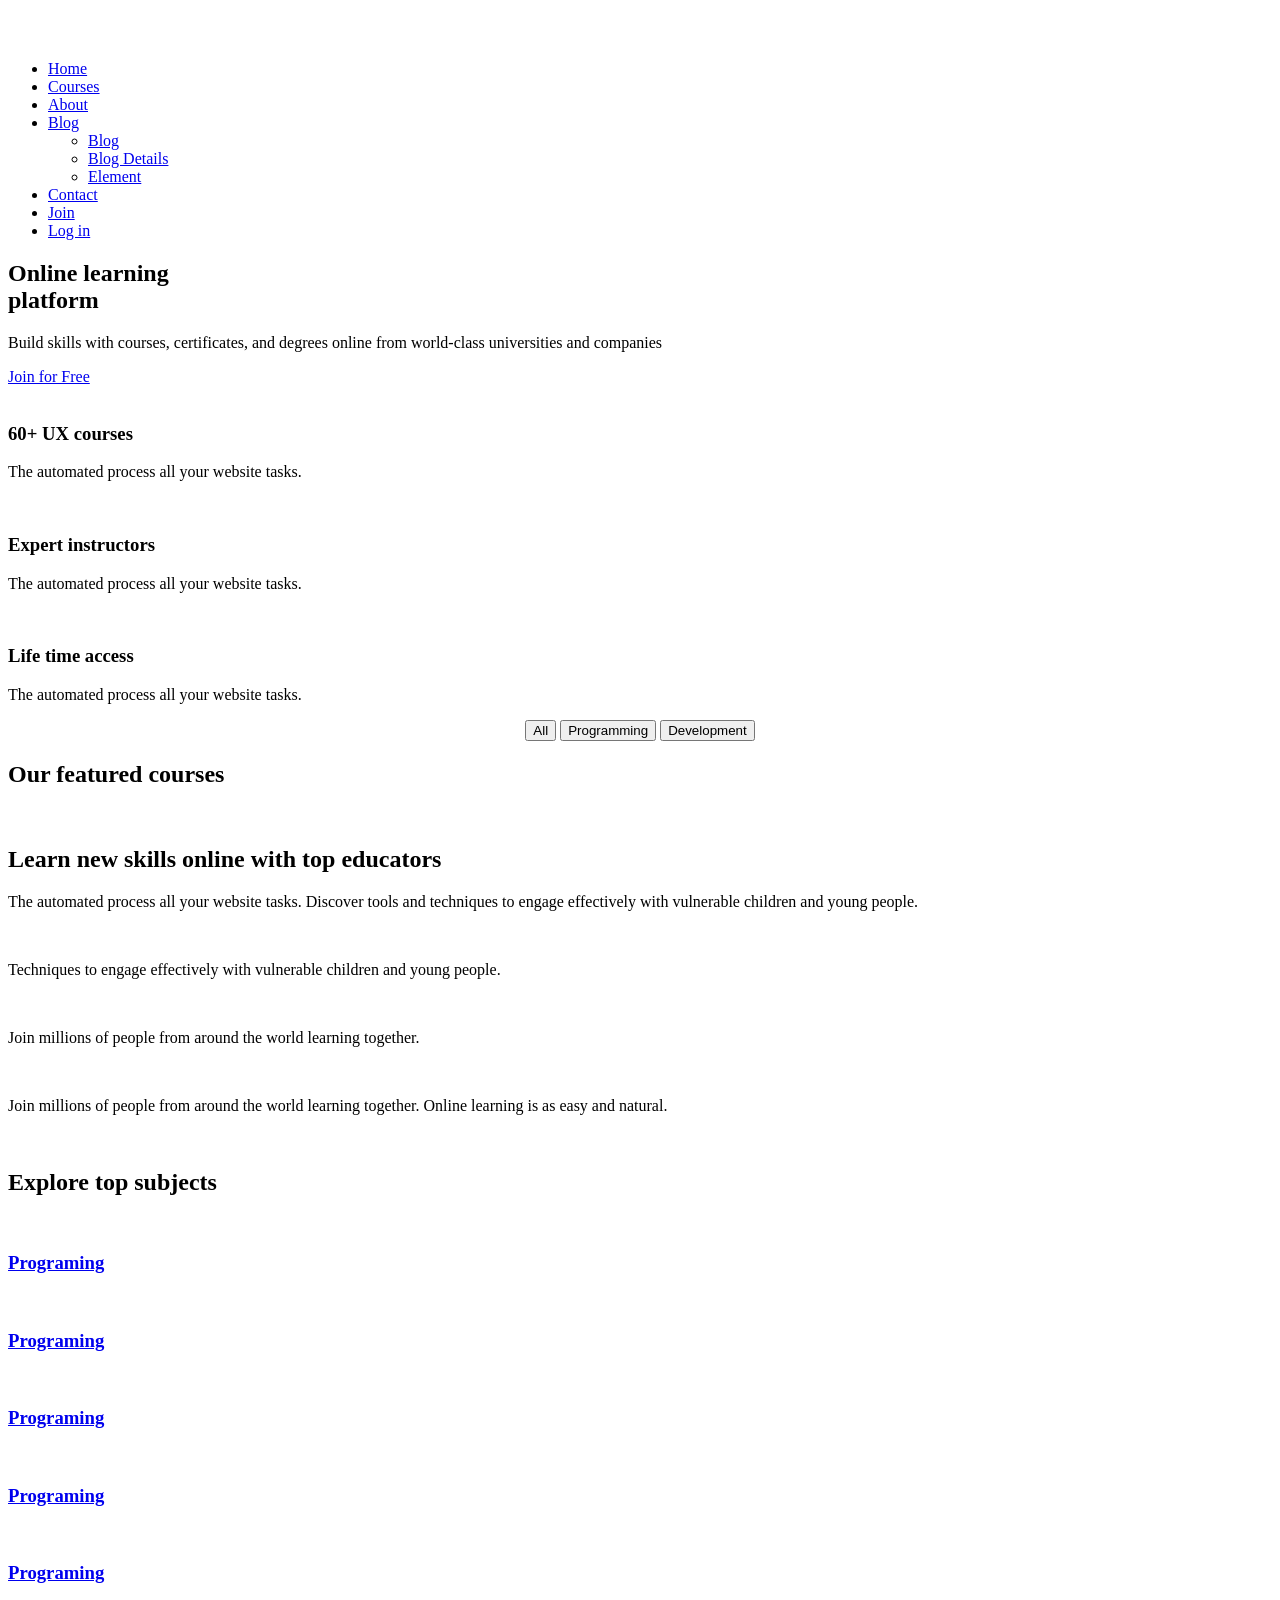
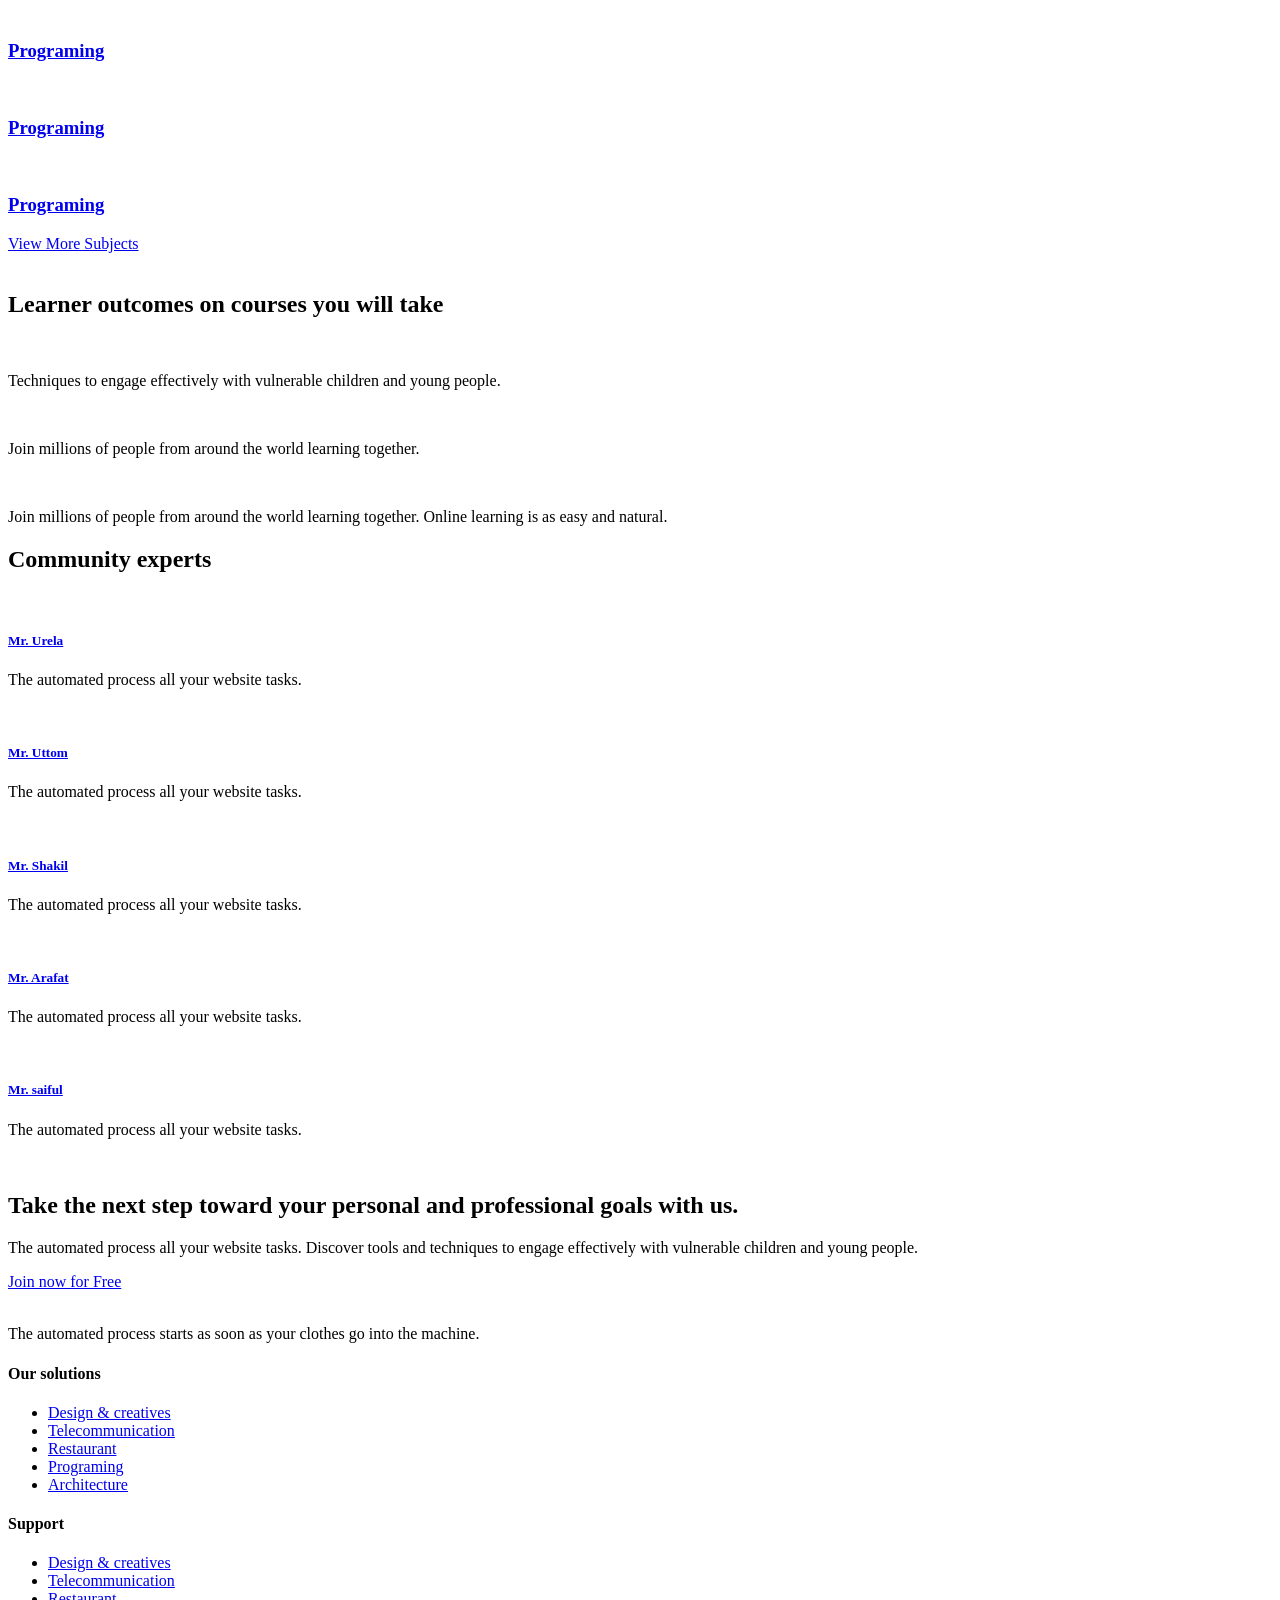
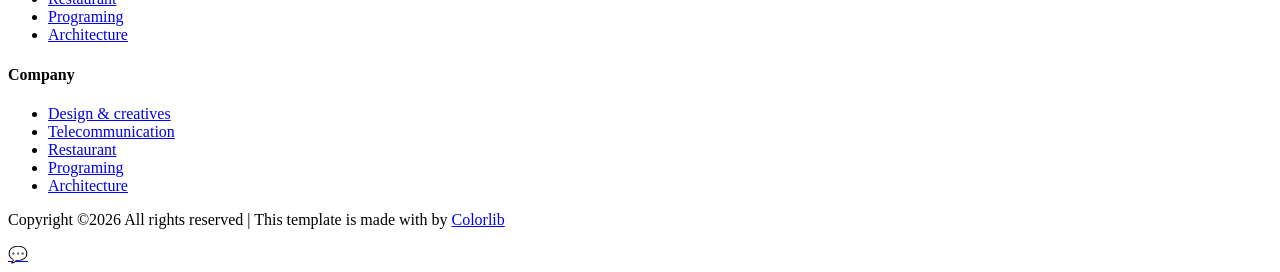
==== index.html @ de1d9ab1 "Add files via upload" ====
<!doctype html>
<html class="no-js" lang="zxx">
<head>
    <meta charset="utf-8">
    <meta http-equiv="x-ua-compatible" content="ie=edge">
    <title>Best Coaching Institute | Learn Skills Online</title>

    <meta name="description" content="Join our online courses with expert guidance. Learn Python, Web Development and more. Contact us on WhatsApp now!">

    <meta name="keywords" content="online courses, python course, web development, coaching institute">
    <meta name="viewport" content="width=device-width, initial-scale=1.0">
    <meta name="author" content="Institute Name">
    <meta name="description" content="">
    <meta name="viewport" content="width=device-width, initial-scale=1">
    <link rel="manifest" href="site.webmanifest">
    <link rel="shortcut icon" type="image/x-icon" href="assets/img/favicon.ico">

    <!-- CSS here -->
    <link rel="stylesheet" href="assets/css/bootstrap.min.css">
    <link rel="stylesheet" href="assets/css/owl.carousel.min.css">
    <link rel="stylesheet" href="assets/css/slicknav.css">
    <link rel="stylesheet" href="assets/css/flaticon.css">
    <link rel="stylesheet" href="assets/css/progressbar_barfiller.css">
    <link rel="stylesheet" href="assets/css/gijgo.css">
    <link rel="stylesheet" href="assets/css/animate.min.css">
    <link rel="stylesheet" href="assets/css/animated-headline.css">
    <link rel="stylesheet" href="assets/css/magnific-popup.css">
    <link rel="stylesheet" href="assets/css/fontawesome-all.min.css">
    <link rel="stylesheet" href="assets/css/themify-icons.css">
    <link rel="stylesheet" href="assets/css/slick.css">
    <link rel="stylesheet" href="assets/css/nice-select.css">
    <link rel="stylesheet" href="assets/css/style.css">
    <link rel="preload" href="assets/css/style.css" as="style">
    <script async src="https://www.googletagmanager.com/gtag/js?id=G-XXXX"></script>
</head>

<body>
    <!-- ? Preloader Start -->
    <div id="preloader-active">
        <div class="preloader d-flex align-items-center justify-content-center">
            <div class="preloader-inner position-relative">
                <div class="preloader-circle"></div>
                <div class="preloader-img pere-text">
                    <img src="assets/img/logo/loder.png" alt="">
                </div>
            </div>
        </div>
    </div>
    <!-- Preloader Start -->
    <header>
        <!-- Header Start -->
        <div class="header-area header-transparent">
            <div class="main-header ">
                <div class="header-bottom  header-sticky">
                    <div class="container-fluid">
                        <div class="row align-items-center">
                            <!-- Logo -->
                            <div class="col-xl-2 col-lg-2">
                                <div class="logo">
                                    <a href="index.html"><img src="assets/img/logo/logo.png" alt=""></a>
                                </div>
                            </div>
                            <div class="col-xl-10 col-lg-10">
                                <div class="menu-wrapper d-flex align-items-center justify-content-end">
                                    <!-- Main-menu -->
                                    <div class="main-menu d-none d-lg-block">
                                        <nav>
                                            <ul id="navigation">                                                                                          
                                                <li class="active" ><a href="index.html">Home</a></li>
                                                <li><a href="courses.html">Courses</a></li>
                                                <li><a href="about.html">About</a></li>
                                                <li><a href="#">Blog</a>
                                                    <ul class="submenu">
                                                        <li><a href="blog.html">Blog</a></li>
                                                        <li><a href="blog_details.html">Blog Details</a></li>
                                                        <li><a href="elements.html">Element</a></li>
                                                    </ul>
                                                </li>
                                                <li><a href="contact.html">Contact</a></li>
                                                <!-- Button -->
                                                <li class="button-header margin-left "><a href="#" class="btn">Join</a></li>
                                                <li class="button-header"><a href="login.html" class="btn btn3">Log in</a></li>
                                            </ul>
                                        </nav>
                                    </div>
                                </div>
                            </div> 
                            <!-- Mobile Menu -->
                            <div class="col-12">
                                <div class="mobile_menu d-block d-lg-none"></div>
                            </div>
                        </div>
                    </div>
                </div>
            </div>
        </div>
        <!-- Header End -->
    </header>
    <main>
        <!--? slider Area Start-->
        <section class="slider-area ">
            <div class="slider-active">
                <!-- Single Slider -->
                <div class="single-slider slider-height d-flex align-items-center">
                    <div class="container">
                        <div class="row">
                            <div class="col-xl-6 col-lg-7 col-md-12">
                                <div class="hero__caption">
                                    <h1 data-animation="fadeInLeft" data-delay="0.2s">Online learning<br> platform</h1>
                                    <p data-animation="fadeInLeft" data-delay="0.4s">Build skills with courses, certificates, and degrees online from world-class universities and companies</p>
                                    <a href="#" class="btn hero-btn" data-animation="fadeInLeft" data-delay="0.7s">Join for Free</a>
                                </div>
                            </div>
                        </div>
                    </div>          
                </div>
            </div>
        </section>
        <!-- ? services-area -->
        <div class="services-area">
            <div class="container">
                <div class="row justify-content-sm-center">
                    <div class="col-lg-4 col-md-6 col-sm-8">
                        <div class="single-services mb-30">
                            <div class="features-icon">
                                <img src="assets/img/icon/icon1.svg" alt="">
                            </div>
                            <div class="features-caption">
                                <h3>60+ UX courses</h3>
                                <p>The automated process all your website tasks.</p>
                            </div>
                        </div>
                    </div>
                    <div class="col-lg-4 col-md-6 col-sm-8">
                        <div class="single-services mb-30">
                            <div class="features-icon">
                                <img src="assets/img/icon/icon2.svg" alt="">
                            </div>
                            <div class="features-caption">
                                <h3>Expert instructors</h3>
                                <p>The automated process all your website tasks.</p>
                            </div>
                        </div>
                    </div>
                    <div class="col-lg-4 col-md-6 col-sm-8">
                        <div class="single-services mb-30">
                            <div class="features-icon">
                                <img src="assets/img/icon/icon3.svg" alt="">
                            </div>
                            <div class="features-caption">
                                <h3>Life time access</h3>
                                <p>The automated process all your website tasks.</p>
                            </div>
                        </div>
                    </div>
                </div>
            </div>
        </div>
        <div style="text-align:center; margin-bottom:20px;">
            <button onclick="filterCourses('all')">All</button>
            <button onclick="filterCourses('Programming')">Programming</button>
            <button onclick="filterCourses('Development')">Development</button>
        </div>
        <!-- Courses area start -->
        <div class="courses-area section-padding40 fix">
            <div class="container">
                <div class="row justify-content-center">
                    <div class="col-xl-7 col-lg-8">
                        <div class="section-tittle text-center mb-55">
                            <h2>Our featured courses</h2>
                        </div>
                    </div>
                </div>
                <div class="courses-actives" id="courses-container">
                    <!-- Dynamic courses will load here -->
                </div>
            </div>
        </div>
        <!-- Courses area End -->
        <!--? About Area-1 Start -->
        <section class="about-area1 fix pt-10">
            <div class="support-wrapper align-items-center">
                <div class="left-content1">
                    <div class="about-icon">
                        <img src="assets/img/icon/about.svg" alt="">
                    </div>
                    <!-- section tittle -->
                    <div class="section-tittle section-tittle2 mb-55">
                        <div class="front-text">
                            <h2 class="">Learn new skills online with top educators</h2>
                            <p>The automated process all your website tasks. Discover tools and 
                                techniques to engage effectively with vulnerable children and young 
                            people.</p>
                        </div>
                    </div>
                    <div class="single-features">
                        <div class="features-icon">
                            <img src="assets/img/icon/right-icon.svg" alt="">
                        </div>
                        <div class="features-caption">
                            <p>Techniques to engage effectively with vulnerable children and young people.</p>
                        </div>
                    </div>
                    <div class="single-features">
                        <div class="features-icon">
                            <img src="assets/img/icon/right-icon.svg" alt="">
                        </div>
                        <div class="features-caption">
                            <p>Join millions of people from around the world  learning together.</p>
                        </div>
                    </div>

                    <div class="single-features">
                        <div class="features-icon">
                            <img src="assets/img/icon/right-icon.svg" alt="">
                        </div>
                        <div class="features-caption">
                            <p>Join millions of people from around the world learning together. Online learning is as easy and natural.</p>
                        </div>
                    </div>
                </div>
                <div class="right-content1">
                    <!-- img -->
                    <div class="right-img">
                        <img src="assets/img/gallery/about.png" alt="">

                        <div class="video-icon" >
                            <a class="popup-video btn-icon" href="https://www.youtube.com/watch?v=up68UAfH0d0"><i class="fas fa-play"></i></a>
                        </div>
                    </div>
                </div>
            </div>
        </section>
        <!-- About Area End -->
        <!--? top subjects Area Start -->
        <div class="topic-area section-padding40">
            <div class="container">
                <div class="row justify-content-center">
                    <div class="col-xl-7 col-lg-8">
                        <div class="section-tittle text-center mb-55">
                            <h2>Explore top subjects</h2>
                        </div>
                    </div>
                </div>
                <div class="row">
                    <div class="col-lg-3 col-md-4 col-sm-6">
                        <div class="single-topic text-center mb-30">
                            <div class="topic-img">
                                <img src="assets/img/gallery/topic1.png" alt="">
                                <div class="topic-content-box">
                                    <div class="topic-content">
                                        <h3><a href="#">Programing</a></h3>
                                    </div>
                                </div>
                            </div>
                        </div>
                    </div>
                    <div class="col-lg-3 col-md-4 col-sm-6">
                        <div class="single-topic text-center mb-30">
                            <div class="topic-img">
                                <img src="assets/img/gallery/topic2.png" alt="">
                                <div class="topic-content-box">
                                    <div class="topic-content">
                                        <h3><a href="#">Programing</a></h3>
                                    </div>
                                </div>
                            </div>
                        </div>
                    </div>
                    <div class="col-lg-3 col-md-4 col-sm-6">
                        <div class="single-topic text-center mb-30">
                            <div class="topic-img">
                                <img src="assets/img/gallery/topic3.png" alt="">
                                <div class="topic-content-box">
                                    <div class="topic-content">
                                        <h3><a href="#">Programing</a></h3>
                                    </div>
                                </div>
                            </div>
                        </div>
                    </div>
                    <div class="col-lg-3 col-md-4 col-sm-6">
                        <div class="single-topic text-center mb-30">
                            <div class="topic-img">
                                <img src="assets/img/gallery/topic4.png" alt="">
                                <div class="topic-content-box">
                                    <div class="topic-content">
                                        <h3><a href="#">Programing</a></h3>
                                    </div>
                                </div>
                            </div>
                        </div>
                    </div>
                    <div class="col-lg-3 col-md-4 col-sm-6">
                        <div class="single-topic text-center mb-30">
                            <div class="topic-img">
                                <img src="assets/img/gallery/topic5.png" alt="">
                                <div class="topic-content-box">
                                    <div class="topic-content">
                                        <h3><a href="#">Programing</a></h3>
                                    </div>
                                </div>
                            </div>
                        </div>
                    </div>
                    <div class="col-lg-3 col-md-4 col-sm-6">
                        <div class="single-topic text-center mb-30">
                            <div class="topic-img">
                                <img src="assets/img/gallery/topic6.png" alt="">
                                <div class="topic-content-box">
                                    <div class="topic-content">
                                        <h3><a href="#">Programing</a></h3>
                                    </div>
                                </div>
                            </div>
                        </div>
                    </div>
                    <div class="col-lg-3 col-md-4 col-sm-6">
                        <div class="single-topic text-center mb-30">
                            <div class="topic-img">
                                <img src="assets/img/gallery/topic7.png" alt="">
                                <div class="topic-content-box">
                                    <div class="topic-content">
                                        <h3><a href="#">Programing</a></h3>
                                    </div>
                                </div>
                            </div>
                        </div>
                    </div>
                    <div class="col-lg-3 col-md-4 col-sm-6">
                        <div class="single-topic text-center mb-30">
                            <div class="topic-img">
                                <img src="assets/img/gallery/topic8.png" alt="">
                                <div class="topic-content-box">
                                    <div class="topic-content">
                                        <h3><a href="#">Programing</a></h3>
                                    </div>
                                </div>
                            </div>
                        </div>
                    </div>
                </div>
                <div class="row justify-content-center">
                    <div class="col-xl-12">
                        <div class="section-tittle text-center mt-20">
                            <a href="courses.html" class="border-btn">View More Subjects</a>
                        </div>
                    </div>
                </div>
            </div>
        </div>
        <!-- top subjects End -->
        <!--? About Area-3 Start -->
        <section class="about-area3 fix">
            <div class="support-wrapper align-items-center">
                <div class="right-content3">
                    <!-- img -->
                    <div class="right-img">
                        <img src="assets/img/gallery/about3.png" alt="">
                    </div>
                </div>
                <div class="left-content3">
                    <!-- section tittle -->
                    <div class="section-tittle section-tittle2 mb-20">
                        <div class="front-text">
                            <h2 class="">Learner outcomes on courses you will take</h2>
                        </div>
                    </div>
                    <div class="single-features">
                        <div class="features-icon">
                            <img src="assets/img/icon/right-icon.svg" alt="">
                        </div>
                        <div class="features-caption">
                            <p>Techniques to engage effectively with vulnerable children and young people.</p>
                        </div>
                    </div>
                    <div class="single-features">
                        <div class="features-icon">
                            <img src="assets/img/icon/right-icon.svg" alt="">
                        </div>
                        <div class="features-caption">
                            <p>Join millions of people from around the world
                            learning together.</p>
                        </div>
                    </div>
                    <div class="single-features">
                        <div class="features-icon">
                            <img src="assets/img/icon/right-icon.svg" alt="">
                        </div>
                        <div class="features-caption">
                            <p>Join millions of people from around the world learning together.
                            Online learning is as easy and natural.</p>
                        </div>
                    </div>
                </div>
            </div>
        </section>
        <!-- About Area End -->
        <!--? Team -->
        <section class="team-area section-padding40 fix">
            <div class="container">
                <div class="row justify-content-center">
                    <div class="col-xl-7 col-lg-8">
                        <div class="section-tittle text-center mb-55">
                            <h2>Community experts</h2>
                        </div>
                    </div>
                </div>
                <div class="team-active">
                    <div class="single-cat text-center">
                        <div class="cat-icon">
                            <img src="assets/img/gallery/team1.png" alt="">
                        </div>
                        <div class="cat-cap">
                            <h5><a href="services.html">Mr. Urela</a></h5>
                            <p>The automated process all your website tasks.</p>
                        </div>
                    </div>
                    <div class="single-cat text-center">
                        <div class="cat-icon">
                            <img src="assets/img/gallery/team2.png" alt="">
                        </div>
                        <div class="cat-cap">
                            <h5><a href="services.html">Mr. Uttom</a></h5>
                            <p>The automated process all your website tasks.</p>
                        </div>
                    </div>
                    <div class="single-cat text-center">
                        <div class="cat-icon">
                            <img src="assets/img/gallery/team3.png" alt="">
                        </div>
                        <div class="cat-cap">
                            <h5><a href="services.html">Mr. Shakil</a></h5>
                            <p>The automated process all your website tasks.</p>
                        </div>
                    </div>
                    <div class="single-cat text-center">
                        <div class="cat-icon">
                            <img src="assets/img/gallery/team4.png" alt="">
                        </div>
                        <div class="cat-cap">
                            <h5><a href="services.html">Mr. Arafat</a></h5>
                            <p>The automated process all your website tasks.</p>
                        </div>
                    </div>
                    <div class="single-cat text-center">
                        <div class="cat-icon">
                            <img src="assets/img/gallery/team3.png" alt="">
                        </div>
                        <div class="cat-cap">
                            <h5><a href="services.html">Mr. saiful</a></h5>
                            <p>The automated process all your website tasks.</p>
                        </div>
                    </div>
                </div>
            </div>
        </section>
        <!-- Services End -->
        <!--? About Area-2 Start -->
        <section class="about-area2 fix pb-padding">
            <div class="support-wrapper align-items-center">
                <div class="right-content2">
                    <!-- img -->
                    <div class="right-img">
                        <img src="assets/img/gallery/about2.png" alt="">
                    </div>
                </div>
                <div class="left-content2">
                    <!-- section tittle -->
                    <div class="section-tittle section-tittle2 mb-20">
                        <div class="front-text">
                            <h2 class="">Take the next step
                                toward your personal
                                and professional goals
                            with us.</h2>
                            <p>The automated process all your website tasks. Discover tools and techniques to engage effectively with vulnerable children and young people.</p>
                            <a href="#" class="btn">Join now for Free</a>
                        </div>
                    </div>
                </div>
            </div>
        </section>
        <!-- About Area End -->
    </main>
    <footer>
     <div class="footer-wrappper footer-bg">
        <!-- Footer Start-->
        <div class="footer-area footer-padding">
            <div class="container">
                <div class="row justify-content-between">
                    <div class="col-xl-4 col-lg-5 col-md-4 col-sm-6">
                        <div class="single-footer-caption mb-50">
                            <div class="single-footer-caption mb-30">
                                <!-- logo -->
                                <div class="footer-logo mb-25">
                                    <a href="index.html"><img src="assets/img/logo/logo2_footer.png" alt=""></a>
                                </div>
                                <div class="footer-tittle">
                                    <div class="footer-pera">
                                        <p>The automated process starts as soon as your clothes go into the machine.</p>
                                    </div>
                                </div>
                                <!-- social -->
                                <div class="footer-social">
                                    <a href="#"><i class="fab fa-twitter"></i></a>
                                    <a href="https://bit.ly/sai4ull"><i class="fab fa-facebook-f"></i></a>
                                    <a href="#"><i class="fab fa-pinterest-p"></i></a>
                                </div>
                            </div>
                        </div>
                    </div>
                    <div class="col-xl-2 col-lg-3 col-md-4 col-sm-5">
                        <div class="single-footer-caption mb-50">
                            <div class="footer-tittle">
                                <h4>Our solutions</h4>
                                <ul>
                                    <li><a href="#">Design & creatives</a></li>
                                    <li><a href="#">Telecommunication</a></li>
                                    <li><a href="#">Restaurant</a></li>
                                    <li><a href="#">Programing</a></li>
                                    <li><a href="#">Architecture</a></li>
                                </ul>
                            </div>
                        </div>
                    </div>
                    <div class="col-xl-2 col-lg-4 col-md-4 col-sm-6">
                        <div class="single-footer-caption mb-50">
                            <div class="footer-tittle">
                                <h4>Support</h4>
                                <ul>
                                    <li><a href="#">Design & creatives</a></li>
                                    <li><a href="#">Telecommunication</a></li>
                                    <li><a href="#">Restaurant</a></li>
                                    <li><a href="#">Programing</a></li>
                                    <li><a href="#">Architecture</a></li>
                                </ul>
                            </div>
                        </div>
                    </div>
                    <div class="col-xl-2 col-lg-3 col-md-4 col-sm-6">
                        <div class="single-footer-caption mb-50">
                            <div class="footer-tittle">
                                <h4>Company</h4>
                                <ul>
                                    <li><a href="#">Design & creatives</a></li>
                                    <li><a href="#">Telecommunication</a></li>
                                    <li><a href="#">Restaurant</a></li>
                                    <li><a href="#">Programing</a></li>
                                    <li><a href="#">Architecture</a></li>
                                </ul>
                            </div>
                        </div>
                    </div>
                </div>
            </div>
        </div>
        <!-- footer-bottom area -->
        <div class="footer-bottom-area">
            <div class="container">
                <div class="footer-border">
                    <div class="row d-flex align-items-center">
                        <div class="col-xl-12 ">
                            <div class="footer-copy-right text-center">
                                <p><!-- Link back to Colorlib can't be removed. Template is licensed under CC BY 3.0. -->
                                  Copyright &copy;<script>document.write(new Date().getFullYear());</script> All rights reserved | This template is made with <i class="fa fa-heart" aria-hidden="true"></i> by <a href="https://colorlib.com" target="_blank">Colorlib</a>
                                  <!-- Link back to Colorlib can't be removed. Template is licensed under CC BY 3.0. --></p>
                              </div>
                          </div>
                      </div>
                  </div>
              </div>
          </div>
          <!-- Footer End-->
      </div>
  </footer> 
  <!-- Scroll Up -->
  <div id="back-top" >
    <a title="Go to Top" href="#"> <i class="fas fa-level-up-alt"></i></a>
</div>

<a href="https://wa.me/91XXXXXXXXXX" class="whatsapp-float" target="_blank">
    💬
</a>

<!-- JS here -->
<script src="./assets/js/vendor/modernizr-3.5.0.min.js"></script>
<!-- Jquery, Popper, Bootstrap -->
<script src="./assets/js/vendor/jquery-1.12.4.min.js"></script>
<script src="./assets/js/popper.min.js"></script>
<script src="./assets/js/bootstrap.min.js"></script>
<!-- Jquery Mobile Menu -->
<script src="./assets/js/jquery.slicknav.min.js"></script>

<!-- Jquery Slick , Owl-Carousel Plugins -->
<script src="./assets/js/owl.carousel.min.js"></script>
<script src="./assets/js/slick.min.js"></script>
<!-- One Page, Animated-HeadLin -->
<script src="./assets/js/wow.min.js"></script>
<script src="./assets/js/animated.headline.js"></script>
<script src="./assets/js/jquery.magnific-popup.js"></script>

<!-- Date Picker -->
<script src="./assets/js/gijgo.min.js"></script>
<!-- Nice-select, sticky -->
<script src="./assets/js/jquery.nice-select.min.js"></script>
<script src="./assets/js/jquery.sticky.js"></script>
<!-- Progress -->
<script src="./assets/js/jquery.barfiller.js"></script>

<!-- counter , waypoint,Hover Direction -->
<script src="./assets/js/jquery.counterup.min.js"></script>
<script src="./assets/js/waypoints.min.js"></script>
<script src="./assets/js/jquery.countdown.min.js"></script>
<script src="./assets/js/hover-direction-snake.min.js"></script>

<!-- contact js -->
<script src="./assets/js/contact.js"></script>
<script src="./assets/js/jquery.form.js"></script>
<script src="./assets/js/jquery.validate.min.js"></script>
<script src="./assets/js/mail-script.js"></script>
<script src="./assets/js/jquery.ajaxchimp.min.js"></script>

<!-- Jquery Plugins, main Jquery -->	
<script src="./assets/js/plugins.js"></script>
<script src="./assets/js/main.js"></script>
<script src="assets/js/custom-courses.js"></script>

</body>
</html>
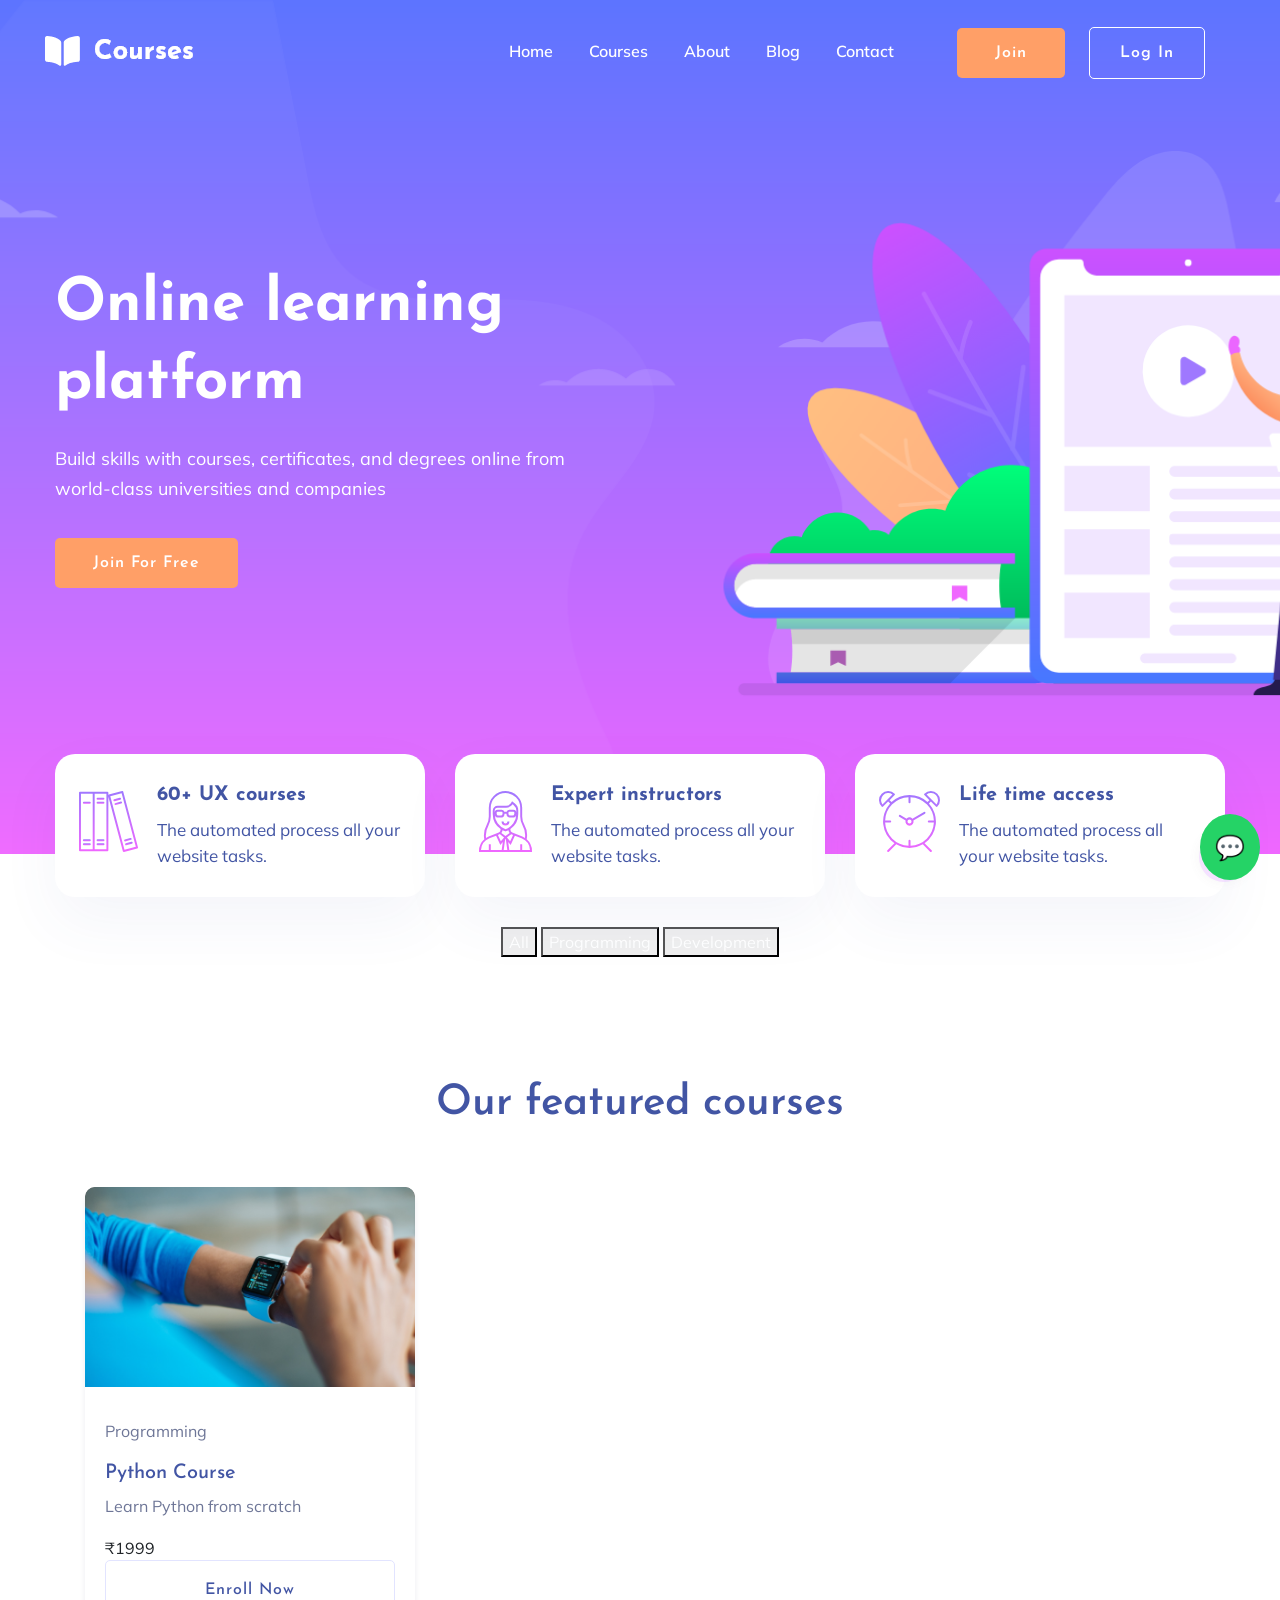
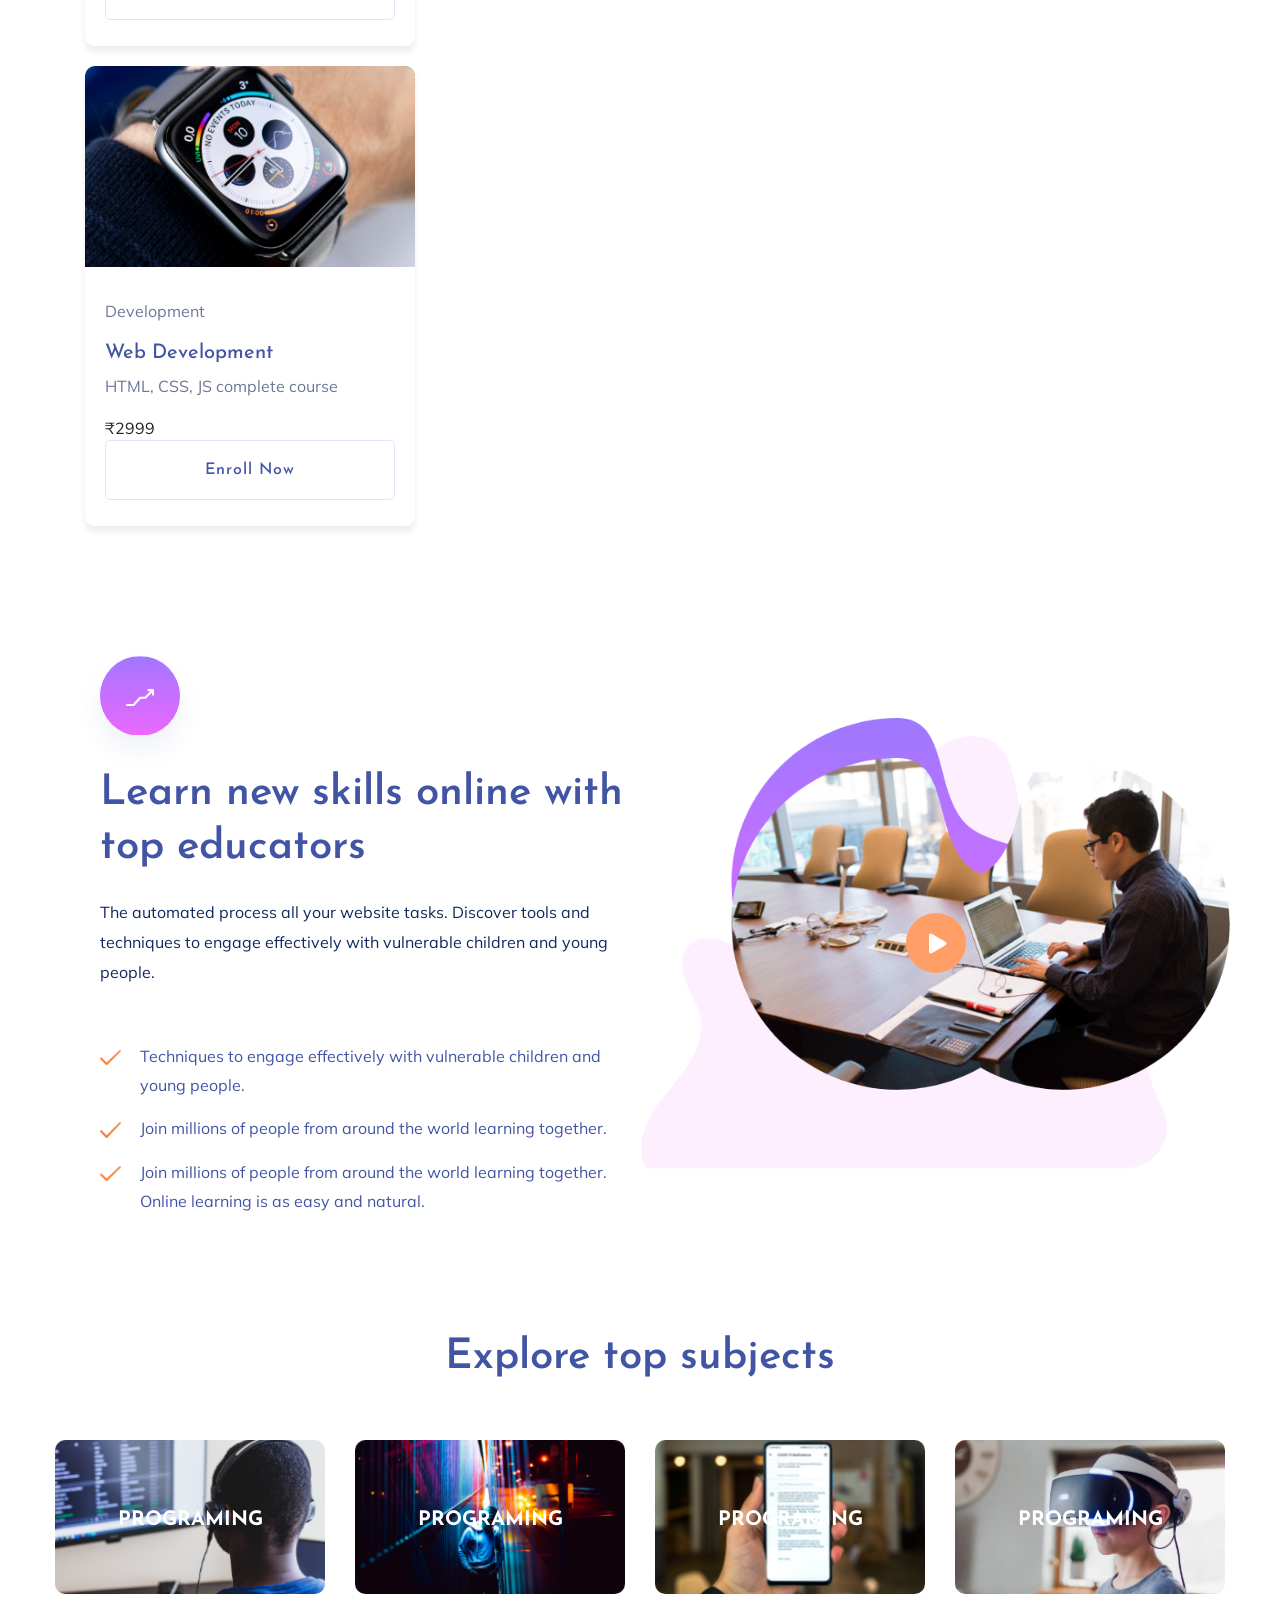
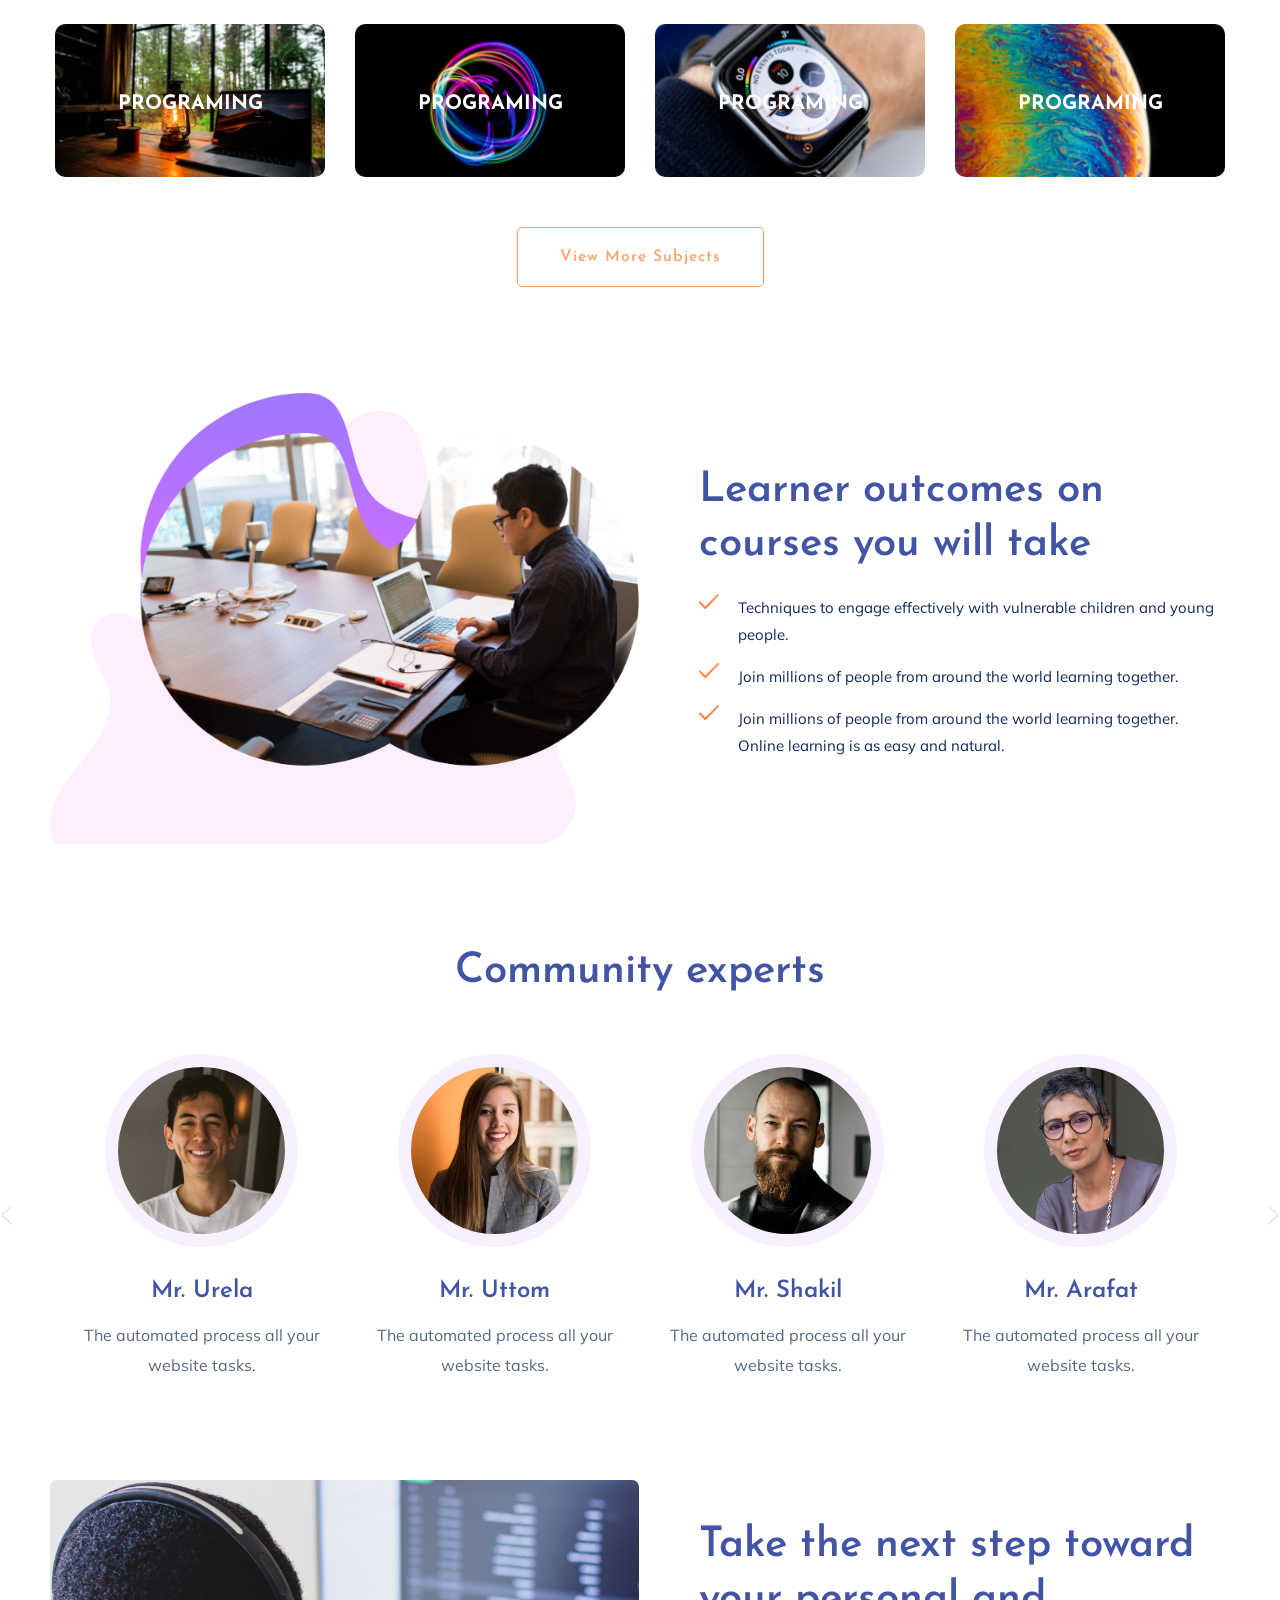
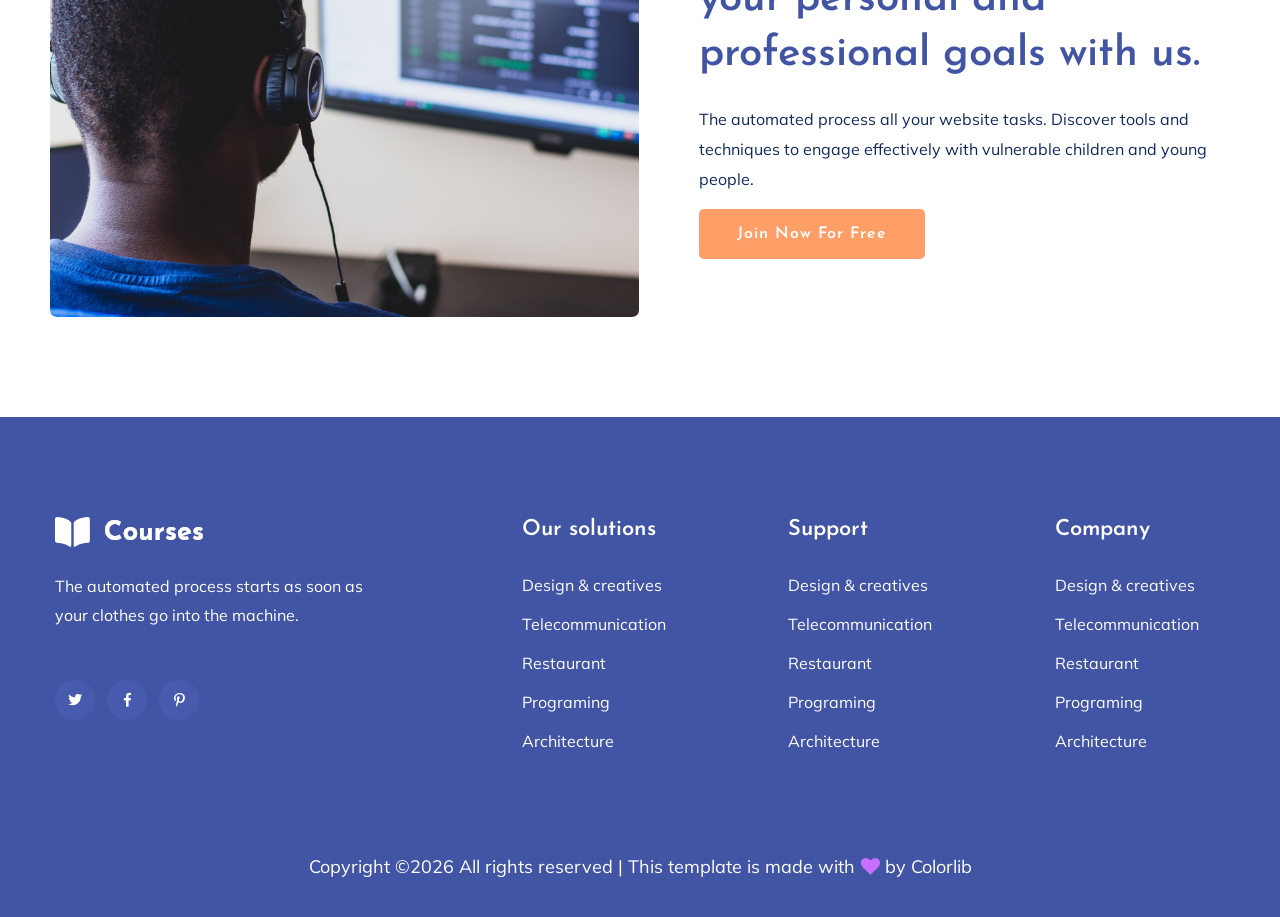
==== commit cf599c44: "updates" ====
--- a/index.html
+++ b/index.html
@@ -222,7 +222,7 @@
                 <div class="right-content1">
                     <!-- img -->
                     <div class="right-img">
-                        <img src="assets/img/gallery/about.png" alt="">
+                        <img src="assets/img/gallery/about3.png" alt="">
 
                         <div class="video-icon" >
                             <a class="popup-video btn-icon" href="https://www.youtube.com/watch?v=up68UAfH0d0"><i class="fas fa-play"></i></a>
--- a/assets/css/progressbar_barfiller.css
+++ b/assets/css/progressbar_barfiller.css
@@ -0,0 +1,98 @@
+
+
+/* Custom Code skills */
+.single-skill{
+  display: flex;
+}
+
+.single-skill span {
+	color: #79838b;
+	font-size: 13px;
+	font-weight: 300;
+	letter-spacing: 0;
+	margin-bottom: 14px;
+	display: block;
+}
+.single-skill .bar-progress {
+	width: 100%;
+}
+.single-skill .bar-title {
+  width: 20%;
+  margin-bottom: 19px;
+}
+
+.skills-content {
+  padding-top: 200px;
+  padding-left: 70px;
+}
+
+.skills-shape-bg {
+  height: 651px;
+  width: 868px;
+  position: absolute;
+  content: "";
+  border: 2px solid #4d4d4d;
+  left: 40%;
+  top: 255px;
+}
+
+.skills-shape-bg::before {
+  position: absolute;
+  content: "";
+  height: 465px;
+  width: 300px;
+  border: 2px solid #4d4d4d;
+  left: -35%;
+  top: 50%;
+  transform: translateY(-50%);
+  border-right: 0;
+}
+
+
+
+/* Default */
+.barfiller {
+	width: 100%;
+	height: 10px;
+	background: #f6f9fc;
+  position: relative;
+  border-radius: 5px;
+}
+
+.barfiller .fill {
+  display: block;
+  position: relative;
+  width: 0px;
+  height: 100%;
+  background: #333;
+  z-index: 1;
+  border-radius: 5px;
+}
+
+.barfiller .tipWrap { display: none; }
+
+.barfiller .tip {
+  margin-top: -28px;
+  padding: 2px 4px;
+  font-size: 16px;
+  color: #09cc7f;
+  left: 0px;
+  position: absolute;
+  z-index: 2;
+  background: transparent;
+  font-weight: 800;
+}
+
+.barfiller .tip:after {
+  border: solid;
+  border-color: rgba(0,0,0,.8) transparent;
+  border-width: 6px 6px 0 6px;
+  content: "";
+  display: block;
+  position: absolute;
+  left: 9px;
+  top: 100%;
+  z-index: 9;
+  display: none;
+  
+}
--- a/assets/css/gijgo.css
+++ b/assets/css/gijgo.css
@@ -0,0 +1,2698 @@
+.gj-button {
+    background-color: #f5f5f5;
+    border: 1px solid #ddd;
+    color: #000;
+    border-radius: 3px;
+    padding: 6px 10px;
+    cursor: pointer;
+}
+
+.gj-unselectable {
+    -webkit-touch-callout: none;
+    -webkit-user-select: none;
+    -khtml-user-select: none;
+    -moz-user-select: none;
+    -ms-user-select: none;
+    user-select: none;
+}
+
+.gj-row {
+    display: -webkit-box;
+    display: -ms-flexbox;
+    display: flex;
+    -ms-flex-wrap: wrap;
+    flex-wrap: wrap;
+}
+
+.gj-margin-left-5 {
+    margin-left: 5px;
+}
+
+.gj-margin-left-10 {
+    margin-left: 10px;
+}
+
+.gj-width-full {
+    width: 100%;
+}
+
+.gj-cursor-pointer {
+    cursor: pointer;
+}
+
+.gj-text-align-center {
+    text-align: center;
+}
+
+.gj-font-size-16 {
+    font-size: 16px;
+}
+
+.gj-hidden {
+    display: none;
+}
+
+/** Material Design */
+.gj-button-md {
+    background: 0 0;
+    border: none;
+    border-radius: 2px;
+    color: rgba(0, 0, 0, 0.87);
+    position: relative;
+    height: 36px;
+    margin: 0;
+    min-width: 64px;
+    padding: 0 16px;
+    display: inline-block;
+    font-family: "Roboto","Helvetica","Arial",sans-serif;
+    font-size: 1rem;
+    font-weight: 500;
+    text-transform: uppercase;
+    letter-spacing: 0;
+    overflow: hidden;
+    will-change: box-shadow;
+    transition: box-shadow .2s cubic-bezier(.4,0,1,1),background-color .2s cubic-bezier(.4,0,.2,1),color .2s cubic-bezier(.4,0,.2,1);
+    outline: none;
+    cursor: pointer;
+    text-decoration: none;
+    text-align: center;
+    line-height: 36px;
+    vertical-align: middle;
+    overflow: hidden;
+    -webkit-user-select: none;
+    -moz-user-select: none;
+    -ms-user-select: none;
+    user-select: none;
+}
+
+.gj-button-md:hover {
+    background-color: rgba(158,158,158,.2);
+}
+
+.gj-button-md:disabled {
+    color: rgba(0,0,0,.26);
+    background: 0 0;
+}
+
+.gj-button-md .material-icons,
+.gj-button-md .gj-icon {
+    vertical-align: middle;
+    /*font-size: 1.3rem;
+    margin-right: 4px;*/
+}
+
+.gj-button-md.gj-button-md-icon {
+    width: 24px;
+    height: 31px;
+    min-width: 24px;
+    padding: 0px;
+    display: table;
+}
+
+.gj-button-md.gj-button-md-icon .material-icons,
+.gj-button-md.gj-button-md-icon .gj-icon {
+    display: table-cell;
+    margin-right: 0px;
+    width: 24px;
+    height: 24px;
+}
+
+.gj-button-md.active {
+    background-color: rgba(158,158,158,.4);
+}
+
+.gj-button-md-group {
+    position: relative;
+    display: inline-block;
+    vertical-align: middle;
+}
+.gj-textbox-md {
+	/* border: none; */
+	/* border-bottom: 1px solid rgba(0,0,0,.42); */
+	display: block;
+	font-family: "Helvetica","Arial",sans-serif;
+	font-size: 16px;
+	line-height: 16px;
+	/* padding: 4px 0px; */
+	margin: 0;
+	/* width: 100%; */
+	background: 0 0;
+	/* text-align: ; */
+	color: rgba(0,0,0,.87);
+	padding-left: 44px;
+	border: 1px solid #dca73a;
+	/* padding: 15px 15px; */
+	/* text-align: center; */
+	width: 177px;
+	height: 55px;
+	border-radius: 5px;
+}
+.gj-textbox-md:focus,
+.gj-textbox-md:active {
+    /* border-bottom: 2px solid rgba(0,0,0,.42); */
+    outline: none;
+}
+
+.gj-textbox-md::placeholder {
+    color: #8e8e8e;
+}
+
+.gj-textbox-md:-ms-input-placeholder {
+    color: #8e8e8e;
+}
+
+.gj-textbox-md::-ms-input-placeholder {
+    color: #8e8e8e;
+}
+
+.gj-md-spacer-24 {
+    min-width: 24px;
+    width: 24px;
+    display: inline-block;
+}
+
+.gj-md-spacer-32 {
+    min-width: 32px;
+    width: 32px;
+    display: inline-block;
+}
+
+.gj-modal {
+    position: fixed;
+    top: 0;
+    right: 0;
+    bottom: 0;
+    left: 0;
+    z-index: 1203;
+    display: none;
+    overflow: hidden;
+    -webkit-overflow-scrolling: touch;
+    outline: 0;
+    background-color: rgba(0, 0, 0, 0.54118);
+    transition: 200ms ease opacity;
+    will-change: opacity;
+}
+
+/* List */
+ul.gj-list li [data-role="wrapper"] {
+    display: table;
+    width: 100%;
+}
+
+ul.gj-list li [data-role="checkbox"] {
+    display: table-cell;
+    vertical-align:middle;
+    text-align:center;
+}
+
+ul.gj-list li [data-role="image"] {
+    display: table-cell;
+    vertical-align:middle;
+    text-align:center;
+}
+
+ul.gj-list li [data-role="display"] {
+    display: table-cell;
+    vertical-align:middle;
+    cursor: pointer;
+}
+
+ul.gj-list li [data-role="display"]:empty:before {
+  content: "\200b"; /* unicode zero width space character */
+}
+
+/* List - Bootstrap */
+ul.gj-list-bootstrap {
+    padding-left: 0px;
+    margin-bottom: 0px;
+}
+
+ul.gj-list-bootstrap li {
+    padding: 0px;
+}
+
+ul.gj-list-bootstrap li [data-role="wrapper"] {
+    padding: 0px 10px;
+}
+
+ul.gj-list-bootstrap li [data-role="checkbox"] {
+    width: 24px;
+    padding: 3px;
+}
+
+ul.gj-list-bootstrap li [data-role="image"] {
+    width: 24px;
+    height: 24px;
+}
+
+ul.gj-list-bootstrap li [data-role="display"] {
+    padding: 8px 0px 8px 4px;
+}
+
+.list-group-item.active ul li, .list-group-item.active:focus ul li, .list-group-item.active:hover ul li {
+    text-shadow: none;
+    color:initial;
+}
+
+/* List - Material Design */
+ul.gj-list-md {
+    padding: 0px;
+    list-style: none;
+    list-style-type: none;
+    line-height: 24px;
+    letter-spacing: 0;
+    color: #616161; /* Gray 700 */
+}
+
+ul.gj-list-md li {
+    display: list-item;
+    list-style-type: none;
+    padding: 0px;
+    min-height: unset;
+    box-sizing: border-box;
+    align-items: center;
+    cursor: default;
+    overflow: hidden;
+
+    font-family: "Roboto","Helvetica","Arial",sans-serif;
+    font-size: 16px;
+    font-weight: 400;
+    letter-spacing: .04em;
+    line-height: 1;
+    
+    -webkit-flex-direction: row;
+    -ms-flex-direction: row;
+    flex-direction: row;
+    -webkit-flex-wrap: nowrap;
+    -ms-flex-wrap: nowrap;
+    flex-wrap: nowrap;
+}
+
+ul.gj-list-md li [data-role="checkbox"] {
+    height: 24px;
+    width: 24px;
+}
+
+ul.gj-list-md li [data-role="image"] {
+    height: 24px;
+    width: 24px;
+}
+
+ul.gj-list-md li [data-role="display"] {
+    padding: 8px 0px 8px 5px;
+    order: 0;
+    flex-grow: 2;
+    text-decoration: none;
+    box-sizing: border-box;
+    align-items: center;
+    text-align: left;
+    color: rgba(0,0,0,.87);
+}
+
+ul.gj-list-md li.disabled>[data-role="wrapper"]>[data-role="display"] {
+    color: #9E9E9E; /* Gray 500 */
+}
+
+.gj-list-md-active {
+    background: #e0e0e0;
+    color: #3f51b5;
+}
+
+
+/* Picker */
+.gj-picker {
+    position: absolute;
+    z-index: 1203;
+    background-color: #fff;
+}
+
+.gj-picker .selected {
+    color: #fff;
+}
+
+/* Material Design */
+.gj-picker-md {
+    font-family: "Roboto","Helvetica","Arial",sans-serif;
+    font-size: 16px;
+    font-weight: 400;
+    letter-spacing: .04em;
+    line-height: 1;
+    color: rgba(0,0,0,.87);
+    border: 1px solid #E0E0E0;
+}
+
+.gj-modal .gj-picker-md {
+    border: 0px;
+}
+
+.gj-picker-md [role="header"] {
+    color: rgba(255, 255, 255, 0.54);
+    display: flex;
+    background: #2196f3;
+    align-items: baseline;
+    user-select: none;
+    justify-content: center;
+}
+
+.gj-picker-md [role="footer"] {
+    float: right;
+    padding: 10px;
+}
+
+.gj-picker-md [role="footer"] button.gj-button-md {
+    color: #2196f3;
+    font-weight: bold;
+    font-size: 13px;
+}
+
+/* Bootstrap */
+.gj-picker-bootstrap {
+    border-radius: 4px;
+    border: 1px solid #E0E0E0;
+}
+
+.gj-picker-bootstrap .selected {
+    color: #888;
+}
+
+.gj-picker-bootstrap [role="header"] {
+    background: #eee;
+    color: #AAA;
+}
+@font-face {
+    font-family: 'gijgo-material';
+    src: url('../fonts/gijgo-material.eot?235541');
+    src: url('../fonts/gijgo-material.eot?235541#iefix') format('embedded-opentype'), url('../fonts/gijgo-material.ttf?235541') format('truetype'), url('../fonts/gijgo-material.woff?235541') format('woff'), url('../fonts/gijgo-material.svg?235541#gijgo-material') format('svg');
+    font-weight: normal;
+    font-style: normal;
+}
+
+.gj-icon {
+    /* use !important to prevent issues with browser extensions that change fonts */
+    font-family: 'gijgo-material' !important;
+    font-size: 24px;
+    speak: none;
+    font-style: normal;
+    font-weight: normal;
+    font-variant: normal;
+    text-transform: none;
+    line-height: 1;
+    /* Enable Ligatures ================ */
+    letter-spacing: 0;
+    -webkit-font-feature-settings: "liga";
+    -moz-font-feature-settings: "liga=1";
+    -moz-font-feature-settings: "liga";
+    -ms-font-feature-settings: "liga" 1;
+    font-feature-settings: "liga";
+    -webkit-font-variant-ligatures: discretionary-ligatures;
+    font-variant-ligatures: discretionary-ligatures;
+    /* Better Font Rendering =========== */
+    -webkit-font-smoothing: antialiased;
+    -moz-osx-font-smoothing: grayscale;
+}
+
+.gj-icon.undo:before {
+    content: "\e900";
+}
+
+.gj-icon.vertical-align-top:before {
+    content: "\e901";
+}
+
+.gj-icon.vertical-align-center:before {
+    content: "\e902";
+}
+
+.gj-icon.vertical-align-bottom:before {
+    content: "\e903";
+}
+
+.gj-icon.arrow-dropup:before {
+    content: "\e904";
+}
+
+.gj-icon.clock:before {
+    content: "\e905";
+}
+
+.gj-icon.refresh:before {
+    content: "\e906";
+}
+
+.gj-icon.last-page:before {
+    content: "\e907";
+}
+
+.gj-icon.first-page:before {
+    content: "\e908";
+}
+
+.gj-icon.cancel:before {
+    content: "\e909";
+}
+
+.gj-icon.clear:before {
+    content: "\e90a";
+}
+
+.gj-icon.check-circle:before {
+    content: "\e90b";
+}
+
+.gj-icon.delete:before {
+    content: "\e90c";
+}
+
+.gj-icon.arrow-upward:before {
+    content: "\e90d";
+}
+
+.gj-icon.arrow-forward:before {
+    content: "\e90e";
+}
+
+.gj-icon.arrow-downward:before {
+    content: "\e90f";
+}
+
+.gj-icon.arrow-back:before {
+    content: "\e910";
+}
+
+.gj-icon.list-numbered:before {
+    content: "\e911";
+}
+
+.gj-icon.list-bulleted:before {
+    content: "\e912";
+}
+
+.gj-icon.indent-increase:before {
+    content: "\e913";
+}
+
+.gj-icon.indent-decrease:before {
+    content: "\e914";
+}
+
+.gj-icon.redo:before {
+    content: "\e915";
+}
+
+.gj-icon.align-right:before {
+    content: "\e916";
+}
+
+.gj-icon.align-left:before {
+    content: "\e917";
+}
+
+.gj-icon.align-justify:before {
+    content: "\e918";
+}
+
+.gj-icon.align-center:before {
+    content: "\e919";
+}
+
+.gj-icon.strikethrough:before {
+    content: "\e91a";
+}
+
+.gj-icon.italic:before {
+    content: "\e91b";
+}
+
+.gj-icon.underlined:before {
+    content: "\e91c";
+}
+
+.gj-icon.bold:before {
+    content: "\e91d";
+}
+
+.gj-icon.arrow-dropdown:before {
+    content: "\e91e";
+}
+
+.gj-icon.done:before {
+    content: "\e91f";
+}
+
+.gj-icon.pencil:before {
+    content: "\e920";
+}
+
+.gj-icon.minus:before {
+    content: "\e921";
+}
+
+.gj-icon.plus:before {
+    content: "\e922";
+}
+
+.gj-icon.chevron-up:before {
+    content: "\e923";
+}
+
+.gj-icon.chevron-right:before {
+    content: "\e924";
+}
+
+.gj-icon.chevron-down:before {
+    content: "\e925";
+}
+
+.gj-icon.chevron-left:before {
+    content: "\e926";
+}
+
+.gj-icon.event:before {
+    content: "\e927";
+}
+.gj-draggable {
+    cursor: move;
+}
+.gj-resizable-handle {
+    position: absolute;
+    font-size: 0.1px;
+    display: block;
+    -ms-touch-action: none;
+    touch-action: none;
+    z-index: 1203;
+}
+
+.gj-resizable-n {
+    cursor: n-resize;
+    height: 7px;
+    width: 100%;
+    top: -5px;
+    left: 0;
+}
+.gj-resizable-e {
+    cursor: e-resize;
+    width: 7px;
+    right: -5px;
+    top: 0;
+    height: 100%;
+}
+.gj-resizable-s {
+    cursor: s-resize;
+    height: 7px;
+    width: 100%;
+    bottom: -5px;
+    left: 0;
+}
+.gj-resizable-w {
+	cursor: w-resize;
+	width: 7px;
+	left: -5px;
+	top: 0;
+	height: 100%;
+}
+.gj-resizable-se {
+	cursor: se-resize;
+	width: 12px;
+	height: 12px;
+	right: 1px;
+	bottom: 1px;
+}
+.gj-resizable-sw {
+	cursor: sw-resize;
+	width: 9px;
+	height: 9px;
+	left: -5px;
+	bottom: -5px;
+}
+.gj-resizable-nw {
+	cursor: nw-resize;
+	width: 9px;
+	height: 9px;
+	left: -5px;
+	top: -5px;
+}
+.gj-resizable-ne {
+	cursor: ne-resize;
+	width: 9px;
+	height: 9px;
+	right: -5px;
+	top: -5px;
+}
+
+.gj-dialog-footer {
+    position: absolute;
+    bottom: 0px;
+    width: 100%;
+    margin-top: 0px;
+}
+
+.gj-dialog-scrollable [data-role="body"] {
+    overflow-x: hidden;
+    overflow-y: scroll;
+}
+
+/** Bootstrap 3 **/
+.gj-dialog-bootstrap {
+    overflow: hidden;
+    z-index: 1202;
+}
+
+.gj-dialog-bootstrap [data-role="title"] {
+    display: inline;
+}
+.gj-dialog-bootstrap [data-role="close"] {
+    line-height: 1.42857143;
+}
+
+/** Bootstrap 4 **/
+.gj-dialog-bootstrap4 {
+    overflow: hidden;
+    z-index: 1202;
+}
+
+.gj-dialog-bootstrap4 [data-role="title"] {
+    display: inline;
+}
+.gj-dialog-bootstrap4 [data-role="close"] {
+    line-height: 1.5;
+}
+
+/** Material Design **/
+.gj-dialog-md {
+    background-color: #FFF;
+    overflow: hidden;
+    border: none;
+    box-shadow: 0 11px 15px -7px rgba(0,0,0,.2), 0 24px 38px 3px rgba(0,0,0,.14), 0 9px 46px 8px rgba(0,0,0,.12);
+    box-sizing: border-box;
+    position: relative;
+    display: -webkit-box;
+    display: -webkit-flex;
+    display: -ms-flexbox;
+    display: flex;
+    -webkit-box-orient: vertical;
+    -webkit-box-direction: normal;
+    -webkit-flex-direction: column;
+    -ms-flex-direction: column;
+    flex-direction: column;
+    -webkit-background-clip: padding-box;
+    background-clip: padding-box;
+    outline: 0;
+    z-index: 1202;
+}
+
+.gj-dialog-md-header {
+    padding: 24px 24px 0px 24px;
+    font-family: "Roboto","Helvetica","Arial",sans-serif;
+}
+
+.gj-dialog-md-title {
+    margin: 0;
+    font-weight: 400;
+    display: inline;
+    line-height: 28px;
+    font-size: 20px;
+}
+
+.gj-dialog-md-close {
+    -webkit-appearance: none;
+    padding: 0;
+    cursor: pointer;
+    background: 0 0;
+    border: 0;
+    float: right;
+    line-height: 28px;
+    font-size: 28px;
+}
+
+.gj-dialog-md-body {
+    padding: 20px 24px 24px 24px;
+    color: rgba(0,0,0,.54);
+    font-family: "Helvetica","Arial",sans-serif;
+    font-size: 14px;
+    font-weight: 400;
+    line-height: 20px;
+}
+
+.gj-dialog-md-footer {
+    padding: 8px 8px 8px 24px;
+    display: -webkit-flex;
+    display: -ms-flexbox;
+    display: flex;
+    -webkit-flex-direction: row-reverse;
+    -ms-flex-direction: row-reverse;
+    flex-direction: row-reverse;
+    -webkit-flex-wrap: wrap;
+    -ms-flex-wrap: wrap;
+    flex-wrap: wrap;
+
+    box-sizing: border-box;
+}
+
+.gj-dialog-md-footer>*:first-child {
+    margin-right: 0;
+}
+
+.gj-dialog-md-footer>* {
+    margin-right: 8px;
+    height: 36px;
+}
+DIV.gj-grid-wrapper {
+    margin: auto;
+    position: relative;
+    clear:both;
+    z-index: 1;
+}
+
+TABLE.gj-grid {
+    margin: auto;    
+    border-collapse: collapse;
+    width: 100%;
+    table-layout: fixed;
+}
+
+TABLE.gj-grid THEAD TH [data-role="selectAll"] {
+    margin: auto;
+}
+
+TABLE.gj-grid THEAD TH [data-role="title"] {
+    display: inline-block;
+}
+
+TABLE.gj-grid THEAD TH [data-role="sorticon"] {
+    display: inline-block;
+}
+
+TABLE.gj-grid THEAD TH {
+    overflow: hidden;
+    text-overflow: ellipsis;
+}
+
+TABLE.gj-grid.autogrow-header-row THEAD TH {
+    overflow: auto;
+    text-overflow: initial;
+    white-space: pre-wrap;
+    -ms-word-break: break-word;
+    word-break: break-word;
+}
+
+TABLE.gj-grid > tbody > tr > td {
+    overflow: hidden;
+    position: relative;
+}
+
+table.gj-grid tbody div[data-role="display"] {
+    vertical-align: middle;
+    text-indent: 0;
+    white-space: pre-wrap;
+    -ms-word-break: break-word;
+    word-break: break-word;
+}
+
+table.gj-grid.fixed-body-rows tbody div[data-role="display"] {
+    overflow: hidden;
+    text-overflow: ellipsis;
+    white-space: nowrap;
+    -ms-word-break: initial;
+    word-break: initial;
+}
+
+table.gj-grid tfoot DIV[data-role="display"] {
+    vertical-align: middle;
+    text-indent: 0;
+    display: flex;
+}
+
+TABLE.gj-grid .fa {
+    padding: 2px;
+}
+
+TABLE.gj-grid > tbody > tr > td > div {
+    padding: 2px;
+    overflow: hidden;
+}
+
+DIV.gj-grid-wrapper DIV.gj-grid-loading-cover
+{
+    background: #BBBBBB;
+    opacity: 0.5;
+    position: absolute;
+    vertical-align: middle;
+}
+
+DIV.gj-grid-wrapper DIV.gj-grid-loading-text
+{
+    position: absolute;
+    font-weight: bold;
+}
+
+/* Bootstrap Theme */
+table.gj-grid-bootstrap thead th {
+    background-color: #f5f5f5;
+    vertical-align:middle;
+}
+
+table.gj-grid-bootstrap thead th [data-role="sorticon"] {
+    margin-left: 5px;
+}
+
+table.gj-grid-bootstrap thead th [data-role="sorticon"] i.gj-icon,
+table.gj-grid-bootstrap thead th [data-role="sorticon"] i.material-icons {
+    position: absolute;
+    font-size: 20px;
+    top: 15px;
+}
+
+table.gj-grid-bootstrap tbody tr td div[data-role="display"] {
+    padding: 0px;
+}
+
+.gj-grid-bootstrap-4 .gj-checkbox-bootstrap {
+    display: inline-block;
+    padding-top: 2px;
+}
+
+.gj-grid-bootstrap-4 tbody tr.active {
+    background-color: rgba(0,0,0,.075);
+}
+
+/* Material Design Theme */
+.gj-grid-md {
+    position: relative;
+    border: 1px solid #e0e0e0;
+    border-collapse: collapse;
+    white-space: nowrap;
+    font-size: 13px;
+    font-family: "Roboto","Helvetica","Arial",sans-serif;
+    background-color: #fff;
+}
+
+.gj-grid-md td:first-of-type, .gj-grid-md th:first-of-type {
+    padding-left: 24px;
+}
+
+.gj-grid-md th {
+    position: relative;
+    vertical-align: bottom;
+    font-weight: 700;
+    line-height: 31px;
+    letter-spacing: 0;
+    height: 56px;
+    font-size: 12px;
+    color: rgba(0,0,0,.54);
+    padding-bottom: 8px;
+    box-sizing: border-box;
+    padding: 12px 18px;
+    text-align: right;
+}
+
+.gj-grid-md td {
+    position: relative;
+    height: 48px;
+    border-top: 1px solid #e0e0e0;
+    border-bottom: 1px solid #e0e0e0;
+    padding: 12px 18px;
+    box-sizing: border-box;
+    text-align: left;
+    color: rgba(0,0,0,.87);
+}
+
+.gj-grid-md tbody tr {
+    position: relative;
+    height: 48px;
+    transition-duration: .28s;
+    transition-timing-function: cubic-bezier(.4,0,.2,1);
+    transition-property: background-color;
+}
+
+.gj-grid-md tbody tr:hover {
+    background-color: #EEEEEE; /* Gray 200 */
+}
+
+.gj-grid-md tbody tr.gj-grid-md-select {
+    background-color: #F5F5F5; /* Grey 100 */
+}
+
+
+table.gj-grid-md thead th [data-role="sorticon"] {
+    margin-left: 5px;
+}
+
+table.gj-grid-md thead th [data-role="sorticon"] i.gj-icon,
+table.gj-grid-md thead th [data-role="sorticon"] i.material-icons {
+    position: absolute;
+    font-size: 16px;
+    top: 19px;
+}
+
+table.gj-grid-md thead th.gj-grid-select-all {
+    padding-bottom: 3px;
+}
+/* Hide all prioritized columns by default */
+@media only all {
+	th.display-1120,
+	td.display-1120,
+	th.display-960,
+	td.display-960,
+	th.display-800,
+	td.display-800,
+	th.display-640,
+	td.display-640,
+	th.display-480,
+	td.display-480,
+	th.display-320,
+	td.display-320 {
+		display: none;
+	}
+}
+
+/* Show at 320px (20em x 16px) */
+@media screen and (min-width: 20em) {
+	TABLE.gj-grid-bootstrap th.display-320,
+	TABLE.gj-grid-bootstrap td.display-320 {
+		display: table-cell;
+	}
+}
+/* Show at 480px (30em x 16px) */
+@media screen and (min-width: 30em) {
+	TABLE.gj-grid-bootstrap th.display-480,
+	TABLE.gj-grid-bootstrap td.display-480 {
+		display: table-cell;
+	}
+}
+/* Show at 640px (40em x 16px) */
+@media screen and (min-width: 40em) {
+	TABLE.gj-grid-bootstrap th.display-640,
+	TABLE.gj-grid-bootstrap td.display-640 {
+		display: table-cell;
+	}
+}
+/* Show at 800px (50em x 16px) */
+@media screen and (min-width: 50em) {
+	TABLE.gj-grid-bootstrap th.display-800,
+	TABLE.gj-grid-bootstrap td.display-800 {
+		display: table-cell;
+	}
+}
+/* Show at 960px (60em x 16px) */
+@media screen and (min-width: 60em) {
+	TABLE.gj-grid-bootstrap th.display-960,
+	TABLE.gj-grid-bootstrap td.display-960 {
+		display: table-cell;
+	}
+}
+/* Show at 1,120px (70em x 16px) */
+@media screen and (min-width: 70em) {
+	TABLE.gj-grid-bootstrap th.display-1120,
+	TABLE.gj-grid-bootstrap td.display-1120 {
+		display: table-cell;
+	}
+}
+
+/* Material Design Theme */
+.gj-grid-md tfoot tr th {
+    padding-right: 14px;
+}
+
+.gj-grid-md tfoot tr[data-role="pager"] .gj-grid-mdl-pager-label {
+    padding-left: 5px;
+    padding-right: 5px;
+}
+
+.gj-grid-md tfoot tr[data-role="pager"] .gj-dropdown-md {
+    margin-left: 12px;
+}
+
+.gj-grid-md tfoot tr[data-role="pager"] .gj-dropdown-md [role="presenter"] {
+    font-size: 12px;
+    font-weight: bold;
+    color: rgba(0,0,0,.54);
+}
+
+.gj-grid-md tfoot tr[data-role="pager"] .gj-dropdown-md [role="presenter"] [role="display"] {
+    text-align: right;
+}
+
+.gj-grid-md tfoot tr[data-role="pager"] .gj-grid-md-limit-select {
+    margin-left: 10px;
+    font-size: 12px;
+    font-weight: bold;
+    color: rgba(0,0,0,.54);
+}
+
+/* Bootstrap */
+.gj-grid-bootstrap tfoot tr[data-role="pager"] th {
+    line-height: 30px;
+    background-color: #f5f5f5;
+}
+
+.gj-grid-bootstrap tfoot tr[data-role="pager"] th > div > div {
+    margin-right: 5px;
+}
+
+.gj-grid-bootstrap tfoot tr[data-role="pager"] th > div > button {
+    margin-right: 5px;
+}
+
+.gj-grid-bootstrap-4 tfoot tr[data-role="pager"] th > div button {
+    height: 34px;
+}
+
+.gj-grid-bootstrap-4 tfoot tr[data-role="pager"] th div .gj-dropdown-bootstrap-4 .gj-dropdown-expander-mi .gj-icon {
+    top: 5px;
+}
+
+.gj-grid-bootstrap-3 tfoot tr[data-role="pager"] th > div > input {
+    margin-right: 5px;
+    width: 40px;
+    text-align: right;
+    display: inline-block;
+    font-weight: bold;
+}
+
+.gj-grid-bootstrap-4 tfoot tr[data-role="pager"] th > div > div.input-group {
+    width: 40px;
+}
+
+.gj-grid-bootstrap-4 tfoot tr[data-role="pager"] th > div > div.input-group input {
+    text-align: right;
+    font-weight: bold;
+    height: 34px;
+    padding-top: 2px;
+    padding-bottom: 6px;
+}
+
+.gj-grid-bootstrap tfoot tr[data-role="pager"] th > div > select {
+    display: inline-block;
+    margin-right: 5px;
+    width: 60px;
+}
+
+.gj-grid-bootstrap tfoot tr[data-role="pager"] th .gj-dropdown-bootstrap .gj-list-bootstrap [data-role="display"] {
+    line-height: 14px;
+}
+
+.gj-grid-bootstrap tfoot tr[data-role="pager"] th .gj-dropdown-bootstrap [role="presenter"] [role="display"] {
+    font-weight: bold;
+}
+
+.gj-grid-bootstrap tfoot tr[data-role="pager"] th .gj-dropdown-bootstrap-3 [role="presenter"] {
+    padding: 2px 8px;
+}
+
+.gj-grid-bootstrap tfoot tr[data-role="pager"] th .gj-dropdown-bootstrap-4 [role="presenter"] {
+    padding: 1px 8px;
+}
+.gj-grid thead tr th div.gj-grid-column-resizer-wrapper {
+    position: relative;
+    width: 100%;
+    height: 0px; 
+    top: 0px; 
+    left: 0px; 
+    padding: 0px;
+}
+
+span.gj-grid-column-resizer {
+    position: absolute;
+    right: 0px;
+    width: 10px;
+    top: -100px;
+    height: 300px;
+    z-index: 1203;
+    cursor: e-resize;
+}
+
+.gj-grid-resize-cursor {
+    cursor: e-resize;
+}
+.gj-grid-md tbody tr.gj-grid-top-border td {
+  border-top: 2px solid #777;
+}
+.gj-grid-md tbody tr.gj-grid-bottom-border td {
+  border-bottom: 2px solid #777;
+}
+
+.gj-grid-bootstrap tbody tr.gj-grid-top-border td {
+  border-top: 2px solid #777;
+}
+.gj-grid-bootstrap tbody tr.gj-grid-bottom-border td {
+  border-bottom: 2px solid #777;
+}
+.gj-grid-md thead tr th.gj-grid-left-border,
+.gj-grid-md tbody tr td.gj-grid-left-border
+{
+    border-left: 3px solid #777;
+}
+.gj-grid-md thead tr th.gj-grid-right-border,
+.gj-grid-md tbody tr td.gj-grid-right-border
+{
+    border-right: 3px solid #777;
+}
+
+.gj-grid-bootstrap thead tr th.gj-grid-left-border,
+.gj-grid-bootstrap tbody tr td.gj-grid-left-border
+{
+    border-left: 5px solid #ddd;
+}
+.gj-grid-bootstrap thead tr th.gj-grid-right-border,
+.gj-grid-bootstrap tbody tr td.gj-grid-right-border
+{
+    border-right: 5px solid #ddd;
+}
+.gj-dirty {
+    position: absolute;
+    top: 0px;
+    left: 0px;
+    border-style: solid;
+    border-width: 3px;
+    border-color: #f00 transparent transparent #f00;
+    padding: 0;
+    overflow: hidden;
+    vertical-align: top;
+}
+
+/* Material Design */
+.gj-grid-md tbody tr td.gj-grid-management-column {
+    padding: 3px;
+}
+
+.gj-grid-md tbody tr td[data-mode="edit"] {
+    padding: 0px 18px;
+}
+
+.gj-grid-md tbody .gj-dropdown-md [role="presenter"] [role="display"] {
+    padding: 0px;
+}
+
+/* Bootstrap */
+.gj-grid-bootstrap tbody tr td[data-mode="edit"] {
+    padding: 0px;
+}
+
+.gj-grid-bootstrap tbody tr td[data-mode="edit"] [data-role="edit"] {
+    padding: 0px;
+}
+
+/* Bootstrap 3 */
+.gj-grid-bootstrap-3 tbody tr td.gj-grid-management-column {
+    padding: 3px;
+}
+
+.gj-grid-bootstrap-3 tbody tr td[data-mode="edit"] {
+    height: 38px;
+}
+
+.gj-grid-bootstrap-3 tbody tr td[data-mode="edit"] [data-role="edit"] input[type="text"] {
+    height: 37px;
+    padding: 8px;
+}
+
+.gj-grid-bootstrap-3 tbody tr td[data-mode="edit"] .gj-dropdown-bootstrap [role="presenter"] {
+    border: 0px;
+    border-radius: 0px;
+    height: 37px;
+    padding-left: 8px;
+}
+
+.gj-grid-bootstrap-3 tbody tr td[data-mode="edit"] .gj-datepicker-bootstrap {
+    height: 37px;
+}
+
+.gj-grid-bootstrap-3 tbody tr td[data-mode="edit"] .gj-datepicker-bootstrap [role="input"] {
+    height: 37px;
+    border:0px;
+    border-radius: 0px;
+}
+
+.gj-grid-bootstrap-3 tbody tr td[data-mode="edit"] .gj-datepicker-bootstrap [role="right-icon"] {
+    border:0px;
+    border-radius: 0px;
+}
+
+.gj-grid-bootstrap-3 tbody tr td[data-mode="edit"] .gj-checkbox-bootstrap {
+    display: inline-block;
+    padding-top: 10px;
+    height: 32px;
+}
+
+/* Bootstrap 4 */
+.gj-grid-bootstrap-4 tbody tr td.gj-grid-management-column {
+    padding: 6px;
+}
+
+.gj-grid-bootstrap-4 tbody tr td[data-mode="edit"] [data-role="edit"] input[type="text"] {
+    height: 48px;
+    padding-left: 12px;
+}
+
+.gj-grid-bootstrap-4 tbody tr td[data-mode="edit"] .gj-dropdown-bootstrap [role="presenter"] {
+    border: 0px;
+    border-radius: 0px;
+    height: 48px;
+    padding-left: 12px;
+    font-family: -apple-system,system-ui,BlinkMacSystemFont,"Segoe UI",Roboto,"Helvetica Neue",Arial,sans-serif;
+}
+
+.gj-grid-bootstrap-4 tbody tr td[data-mode="edit"] .gj-dropdown-bootstrap-4 [role="expander"].gj-dropdown-expander-mi .gj-icon,
+.gj-grid-bootstrap-4 tbody tr td[data-mode="edit"] .gj-dropdown-bootstrap-4 [role="expander"].gj-dropdown-expander-mi .material-icons {
+    top: 13px;
+}
+
+.gj-grid-bootstrap-4 tbody tr td[data-mode="edit"] .gj-datepicker-bootstrap {
+    height: 48px;
+}
+
+.gj-grid-bootstrap-4 tbody tr td[data-mode="edit"] .gj-datepicker-bootstrap [role="input"] {
+    height: 48px;
+    border:0px;
+    border-radius: 0px;
+}
+
+.gj-grid-bootstrap-4 tbody tr td[data-mode="edit"] .gj-datepicker-bootstrap [role="right-icon"] {
+    background-color: #fff;
+}
+
+.gj-grid-bootstrap-4 tbody tr td[data-mode="edit"] .gj-datepicker-bootstrap [role="right-icon"] button {
+    border: 0px;
+    border-radius: 0px;
+    width: 43px;
+    position: relative;
+}
+
+.gj-grid-bootstrap-4 tbody tr td[data-mode="edit"] .gj-datepicker-bootstrap [role="right-icon"] .gj-icon,
+.gj-grid-bootstrap-4 tbody tr td[data-mode="edit"] .gj-datepicker-bootstrap [role="right-icon"] .material-icons {
+    top: 13px;
+    left: 10px;
+    font-size: 24px;
+}
+
+.gj-grid-bootstrap-4 tbody tr td[data-mode="edit"] .gj-checkbox-bootstrap {
+    display: inline-block;
+    padding-top: 15px;
+    height: 42px;
+}
+.gj-grid-md thead tr[data-role="filter"] th {
+    border-top: 1px solid #e0e0e0;
+}
+
+div.gj-grid-wrapper div.gj-grid-bootstrap-toolbar {
+    background-color: #f5f5f5;
+    padding: 8px;
+    font-weight: bold;
+    border: 1px solid #ddd;
+}
+
+div.gj-grid-wrapper div.gj-grid-bootstrap-4-toolbar {
+    background-color: #f5f5f5;
+    padding: 12px;
+    font-weight: bold;
+    border: 1px solid #ddd;
+}
+
+div.gj-grid-wrapper div.gj-grid-md-toolbar {
+    font-weight: bold;
+    font-size: 24px;
+    font-family: "Helvetica","Arial",sans-serif;
+    background-color: rgb(255, 255, 255);
+    
+    border-top: 1px solid #e0e0e0;
+    border-left: 1px solid #e0e0e0;
+    border-right: 1px solid #e0e0e0;
+    border-bottom: 0px;
+    border-collapse: collapse;
+
+    padding: 0 18px 0px 18px;
+    line-height: 56px;
+}
+table.gj-grid-scrollable tbody {
+    overflow-y: auto;
+    overflow-x: hidden;
+    display: block;
+}
+
+/* Material Design */
+table.gj-grid-md.gj-grid-scrollable {
+    border-bottom: 0px;
+}
+
+table.gj-grid-md.gj-grid-scrollable tbody {
+    border-right: 1px solid #e0e0e0;
+    border-bottom: 1px solid #e0e0e0;
+}
+
+table.gj-grid-md.gj-grid-scrollable tfoot {
+    border-bottom: 1px solid #e0e0e0;
+}
+
+/* Bootstrap 3 */
+table.gj-grid-bootstrap.gj-grid-scrollable {
+    border-bottom: 0px;
+}
+
+table.gj-grid-bootstrap.gj-grid-scrollable tbody {
+    border-right: 1px solid #ddd;
+    border-bottom: 1px solid #ddd;
+}
+
+table.gj-grid-bootstrap.gj-grid-scrollable tbody tr[data-role="row"]:first-child td {
+    border-top: 0px;
+}
+
+table.gj-grid-bootstrap.gj-grid-scrollable tbody tr[data-role="row"] td:first-child {
+    border-left: 0px;
+}
+
+table.gj-grid-bootstrap.gj-grid-scrollable tbody tr[data-role="row"] td:last-child {
+    border-right: 0px;
+}
+
+table.gj-grid-bootstrap.gj-grid-scrollable tfoot {
+    border-bottom: 1px solid #ddd;
+}
+
+ul.gj-list li [data-role="spacer"] {
+    display: table-cell;
+}
+
+ul.gj-list li [data-role="expander"] {
+    display: table-cell;
+    vertical-align:middle;
+    text-align:center;
+    cursor: pointer;
+}
+
+[data-type="tree"] ul li [data-role="expander"].gj-tree-material-icons-expander {
+    width: 24px;
+}
+
+[data-type="tree"] ul li [data-role="expander"].gj-tree-font-awesome-expander {
+    width: 24px;
+}
+
+[data-type="tree"] ul li [data-role="expander"].gj-tree-glyphicons-expander {
+    width: 24px;
+}
+
+[data-type="tree"] ul li [data-role="expander"].gj-tree-glyphicons-expander .glyphicon {
+    top: 4px;
+    height: 24px;
+}
+
+/* Bootstrap Theme */
+.gj-tree-bootstrap-3 ul.gj-list-bootstrap li {
+    border: 0px;
+    border-radius: 0px;
+    color: #333;
+}
+
+.gj-tree-bootstrap-3 ul.gj-list-bootstrap li.active {
+    color: #fff;
+}
+
+.gj-tree-bootstrap-3 ul.gj-list-bootstrap li.disabled {
+    color: #777;
+    background-color: #eee;
+}
+
+.gj-tree-bootstrap-4 ul.gj-list-bootstrap li {
+    border: 0px;
+    border-radius: 0px;
+    color: #212529;
+}
+
+.gj-tree-bootstrap-4 ul.gj-list-bootstrap li.active {
+    color: #fff;
+}
+
+.gj-tree-bootstrap-4 ul.gj-list-bootstrap li.disabled {
+    color: #868e96;
+}
+
+.gj-tree-bootstrap-4 ul.gj-list-bootstrap li ul.gj-list-bootstrap {
+    width: 100%;
+}
+
+.gj-tree-bootstrap-border ul.gj-list-bootstrap li {
+    border: 1px solid #ddd;
+}
+
+.gj-tree-bootstrap-border ul.gj-list-bootstrap li ul.gj-list-bootstrap li {
+    border-left: 0px;
+    border-right: 0px;
+}
+
+.gj-tree-bootstrap-border ul.gj-list-bootstrap li:first-child {
+    border-top-left-radius: 4px;
+    border-top-right-radius: 4px;
+}
+
+.gj-tree-bootstrap-border ul.gj-list-bootstrap li:last-child {
+    border-bottom-left-radius: 4px;
+    border-bottom-right-radius: 4px;
+}
+
+.gj-tree-bootstrap-border ul.gj-list-bootstrap li ul.gj-list-bootstrap li:first-child {
+    border-top-left-radius: 0px;
+    border-top-right-radius: 0px;
+}
+
+.gj-tree-bootstrap-border ul.gj-list-bootstrap li ul.gj-list-bootstrap li:last-child {
+    border-bottom: 0px;
+    border-bottom-left-radius: 0px;
+    border-bottom-right-radius: 0px;
+}
+
+ul.gj-list-bootstrap li [data-role="expander"].gj-tree-material-icons-expander {
+    padding-top: 8px;
+    padding-bottom: 4px;
+}
+
+ul.gj-list-bootstrap li [data-role="expander"].gj-tree-material-icons-expander .gj-icon {
+    width: 24px;
+    height: 24px;
+}
+
+/* Material Design Theme */
+ul.gj-list-md li.disabled > [data-role="wrapper"] > [data-role="expander"] {
+    color: #9E9E9E; /* Gray 500 */
+}
+
+.gj-tree-md-border ul.gj-list-md li {
+    border: 1px solid #616161; /* Gray 700 */
+    margin-bottom: -1px;
+}
+
+.gj-tree-md-border ul.gj-list-md li ul.gj-list-md li {
+    border-left: 0px;
+    border-right: 0px;
+}
+
+.gj-tree-md-border ul.gj-list-md li ul.gj-list-md li:last-child {
+    border-bottom: 0px;
+}
+.gj-tree-drop-above {    
+    border-top: 1px solid #000;
+}
+
+.gj-tree-drop-below {
+    border-bottom: 1px solid #000;
+}
+
+.gj-tree-bootstrap-3 ul.gj-list-bootstrap li [data-role="wrapper"].drop-above {
+    border-top: 2px solid #000;
+}
+
+.gj-tree-bootstrap-3 ul.gj-list-bootstrap li [data-role="wrapper"].drop-below {
+    border-bottom: 2px solid #000;
+}
+
+.gj-tree-bootstrap-4 ul.gj-list-bootstrap li [data-role="wrapper"].drop-above {
+    border-top: 2px solid #000;
+}
+
+.gj-tree-bootstrap-4 ul.gj-list-bootstrap li [data-role="wrapper"].drop-below {
+    border-bottom: 2px solid #000;
+}
+
+.gj-tree-drag-el {
+    padding: 0px;
+    margin: 0px;
+    z-index: 1203;
+}
+
+.gj-tree-drag-el li {
+    padding: 0px;
+    margin: 0px;
+}
+
+.gj-tree-drag-el [data-role="wrapper"] {
+    cursor: move;
+    display: table;
+}
+
+.gj-tree-drag-el [data-role="indicator"] {
+    width: 14px;
+    padding: 0px 3px;
+    display: table-cell;
+    vertical-align: middle;
+    text-align: center;
+}
+
+.gj-tree-bootstrap-drag-el li.list-group-item {
+    border: 0px;
+    background: unset;
+}
+
+.gj-tree-bootstrap-drag-el [data-role="indicator"] {
+    width: 24px;
+    height: 24px;
+    padding: 0px;
+}
+
+.gj-tree-md-drag-el [data-role="indicator"] {
+    width: 24px;
+    height: 24px;
+    padding: 0px;
+}
+/* Bootstrap */
+.gj-checkbox-bootstrap {
+    min-width: 0;
+    font-size: 0;
+    font-weight: normal;
+    margin: 0px;
+    text-align: center;
+    width: 18px;
+    height: 18px;
+    position: relative;
+    display: inline;
+}
+
+.gj-checkbox-bootstrap input[type="checkbox"] {
+    display: none;
+    margin-bottom: -12px;
+}
+
+.gj-checkbox-bootstrap span {
+    background: #fff;
+    display: block;
+    content: " ";
+    width: 18px;
+    height: 18px;
+    line-height: 11px;
+    font-size: 11px;
+    padding: 2px;
+    color: #555555;
+    border: 1px solid #CCCCCC;
+    border-radius: 3px;
+    transition: box-shadow 0.2s linear, border-color 0.2s linear;
+    cursor: pointer;
+    margin: auto;
+}
+
+.gj-checkbox-bootstrap input[type="checkbox"]:focus + span:before {
+    outline: 0;
+    box-shadow: 0 0 0 0 #66afe9, 0 0 6px rgba(102, 175, 233, .6);
+    border-color: #66afe9;
+}
+
+.gj-checkbox-bootstrap input[type="checkbox"][disabled] + span {
+    opacity: 0.6;
+    cursor: not-allowed;
+}
+
+/* Bootstrap 4 */
+.gj-checkbox-bootstrap.gj-checkbox-bootstrap-4 span {
+    line-height: 16px;
+    padding: 0px;
+}
+
+.gj-checkbox-bootstrap-4.gj-checkbox-material-icons input[type="checkbox"]:checked + span:after {
+    font-size: 16px;
+}
+
+.gj-checkbox-bootstrap-4.gj-checkbox-material-icons input[type="checkbox"]:indeterminate + span:after {
+    font-size: 16px;
+}
+
+/* Material Design */
+.gj-checkbox-md {
+    min-width: 0;
+    font-size: 0;
+    font-weight: normal;
+    margin: 0px;
+    text-align: center;
+    width: 16px;
+    height: 16px;
+    position: relative;
+}
+
+.gj-checkbox-md input[type="checkbox"] {
+    display: none;
+    margin-bottom: -12px;
+}
+
+.gj-checkbox-md span {
+    display: inline-block;
+    box-sizing: border-box;
+    width: 16px;
+    height: 16px;
+    margin: 0;
+    cursor: pointer;
+    overflow: hidden;
+    border: 2px solid #616161; /* Gray 700 */
+    border-radius: 2px;
+    z-index: 2;
+}
+
+.gj-checkbox-md input[type="checkbox"]:checked + span {
+    border: 2px solid #536DFE; /* Indigo A200 */
+}
+
+.gj-checkbox-md input[type="checkbox"]:checked + span:after {
+    color: #FFF;
+    background-color: #536DFE; /* Indigo A200 */
+    position: absolute;
+    left: 1px;
+    top: -15px;
+}
+
+.gj-checkbox-md input[type="checkbox"]:indeterminate + span {
+    border: 2px solid #616161; /* Gray 700 */
+}
+
+.gj-checkbox-md input[type="checkbox"]:indeterminate + span:after {    
+    color: #616161;/*color: rgba(0, 0, 0, 1);*/
+    position: absolute;
+    left: 1px;
+    top: -15px;
+}
+
+.gj-checkbox-md input[type="checkbox"][disabled] + span {
+    border: 2px solid #9E9E9E;
+}
+
+.gj-checkbox-md input[type="checkbox"][disabled] + span:after {
+    background-color: #9E9E9E;
+}
+
+.gj-checkbox-md input[type="checkbox"][disabled]:indeterminate + span:after {
+    color: #FFFFFF;
+}
+
+/* Material Icons */
+.gj-checkbox-material-icons input[type="checkbox"]:checked + span:after {
+    content: "\e91f";
+    font-size: 14px;
+    font-weight: bold;
+    white-space: pre;
+}
+
+.gj-checkbox-material-icons input[type="checkbox"]:indeterminate + span:after {
+    content: "\e921";
+    font-size: 14px;
+    font-weight: bold;
+    white-space: pre;
+}
+
+/* Glyphicons */
+.gj-checkbox-glyphicons input[type="checkbox"]:checked + span:after {
+    display: inline-block;
+    font-family: 'Glyphicons Halflings';
+    content: "\e013 ";
+}
+
+.gj-checkbox-glyphicons input[type="checkbox"]:indeterminate + span:after {
+    display: inline-block;
+    font-family: 'Glyphicons Halflings';
+    content: "\2212 ";
+    padding-right: 1px;
+}
+
+/* fontawesome */
+.gj-checkbox-fontawesome .fa {
+    font-size: 14px;
+}
+.gj-checkbox-bootstrap.gj-checkbox-fontawesome .fa {
+    line-height: 18px;
+}
+
+.gj-checkbox-fontawesome input[type="checkbox"]:checked + span:before {
+    content: "\f00c ";
+}
+
+.gj-checkbox-fontawesome input[type="checkbox"]:indeterminate + span:before {
+    content: "\f068 ";
+}
+.gj-editor [role="body"] {
+    overflow: auto;
+    outline: 0px solid transparent;
+    box-sizing: border-box;
+}
+
+/* Material Design */
+.gj-editor-md {
+    padding: 7px;
+    font-family: "Roboto","Helvetica","Arial",sans-serif;
+    font-size: 14px;
+    font-weight: 500;
+    letter-spacing: 0;
+    border: 1px solid rgba(158,158,158,.2);
+}
+
+.gj-editor-md [role="toolbar"] {
+    margin-bottom: 7px;
+}
+
+.gj-editor-md [role="toolbar"] .gj-button-md {
+    min-width: 54px;
+    margin-right: 5px;
+}
+
+.gj-editor-md [role="toolbar"] .gj-button-md .gj-icon {
+    width: 24px;
+    height: 24px;
+}
+
+.gj-editor-md [role="body"] {
+    border: 1px solid rgba(158,158,158,.2);
+}
+
+.gj-editor-md p {
+    margin: 0;
+    padding: 0;
+}
+
+.gj-editor-md blockquote {
+    font-size: 14px;
+}
+
+/* Bootstrap */
+.gj-editor-bootstrap {
+    padding: 7px;
+    border: 1px solid #eceeef;
+}
+
+.gj-editor-bootstrap [role="toolbar"] {
+    margin-bottom: 7px;
+}
+
+.gj-editor-bootstrap [role="toolbar"] .btn-group {
+    margin-right: 10px;
+}
+
+.gj-editor-bootstrap [role="toolbar"] button {
+    height: 36px;
+}
+
+.gj-editor-bootstrap [role="body"] {
+    border: 1px solid #eceeef;
+}
+
+.gj-editor-bootstrap p {
+    margin: 0;
+    padding: 0;
+}
+
+.gj-editor-bootstrap blockquote {
+    font-size: 14px;
+}
+.gj-dropdown {
+    position: relative;
+    border-collapse: separate;
+}
+
+.gj-dropdown [role="presenter"] {
+    display: table;
+    cursor: pointer;
+    outline: none;
+    position: relative;
+}
+
+.gj-dropdown [role="presenter"] [role="display"] {
+    display: table-cell;
+    text-align: left;
+    width: 100%;
+}
+
+.gj-dropdown [role="presenter"] [role="expander"] {
+    display: table-cell;
+    vertical-align:middle;
+    text-align:center;
+    width: 24px;
+    height: 24px;
+}
+
+/* Material Design */
+.gj-dropdown-md [role="presenter"] {
+    font-family: "Roboto","Helvetica","Arial",sans-serif;
+    font-size: 16px;
+    font-weight: 400;
+    letter-spacing: .04em;
+    line-height: 1;
+    color: rgba(0,0,0,.87);
+    padding: 0px;
+    border: 0px;
+    border-bottom: 1px solid rgba(0,0,0,.42);
+    background: transparent;
+}
+
+.gj-dropdown-md [role="presenter"]:focus,
+.gj-dropdown-md [role="presenter"]:active {
+    border-bottom: 2px solid rgba(0,0,0,.42);
+}
+
+.gj-dropdown-md [role="presenter"] [role="display"] {
+    padding: 4px 0px;
+    line-height: 18px;
+}
+
+.gj-dropdown-md [role="presenter"] [role="display"] .placeholder {
+    color: #8e8e8e;
+}
+
+.gj-dropdown-list-md {
+    position: absolute;
+    top: 0px;
+    left: 0px;
+    background-color: #f5f5f5;
+    color: #000;
+    margin: 0px;
+    z-index: 1203;
+}
+
+.gj-dropdown-list-md li:hover, .gj-dropdown-list-md li.active {
+    background-color: #eee;
+}
+
+/* Bootstrap */
+.gj-dropdown-bootstrap [role="presenter"] [role="display"] {
+    padding-right: 5px;
+}
+
+.gj-dropdown-bootstrap [role="presenter"] [role="expander"] {
+    padding-left: 5px;
+}
+
+.gj-dropdown-bootstrap [role="presenter"] [role="expander"].gj-dropdown-expander-mi {
+    width: 24px;
+}
+
+.gj-dropdown-bootstrap-3 [role="presenter"] [role="display"] {
+    line-height: 20px;
+}
+
+.gj-dropdown-bootstrap-3 [role="presenter"] [role="display"] .placeholder {
+    color: #9999b3;
+}
+
+.gj-dropdown-bootstrap-3 [role="presenter"] [role="expander"] {
+    width: 20px;
+    height: 20px;
+}
+
+.gj-dropdown-bootstrap-3 [role="presenter"] [role="expander"].gj-dropdown-expander-mi .gj-icon,
+.gj-dropdown-bootstrap-3 [role="presenter"] [role="expander"].gj-dropdown-expander-mi .material-icons {
+    top: 5px;
+    right: 10px;
+    position: absolute;
+}
+
+.gj-dropdown-bootstrap-4 [role="presenter"] {
+    border: 1px solid #ced4da;
+}
+
+.gj-dropdown-bootstrap-4 [role="presenter"] [role="display"] {
+    line-height: 24px;
+}
+
+.gj-dropdown-bootstrap-4 [role="presenter"] [role="expander"].gj-dropdown-expander-mi .gj-icon,
+.gj-dropdown-bootstrap-4 [role="presenter"] [role="expander"].gj-dropdown-expander-mi .material-icons {
+    top: 7px;
+    right: 10px;
+    position: absolute;
+}
+
+.gj-dropdown-list-bootstrap {
+    position: absolute;
+    top: 32px;
+    left: 0px;
+    margin: 0px;
+    z-index: 1203;
+}
+.gj-datepicker [role="input"]::-ms-clear {
+    display: none;
+}
+
+.gj-datepicker [role="right-icon"] {
+    cursor: pointer;
+}
+
+.gj-picker div[role="navigator"] {
+    display: -webkit-box;
+    display: -ms-flexbox;
+    display: flex;
+    -ms-flex-wrap: wrap;
+    flex-wrap: wrap;
+}
+
+.gj-picker div[role="navigator"] div {
+    cursor: pointer;
+    position: relative;
+    flex-basis: 0;
+    -webkit-box-flex: 1;
+    -ms-flex-positive: 1;
+    flex-grow: 1;
+    max-width: 100%;
+}
+
+.gj-picker div[role="navigator"] div[role="period"] {
+    width: 100%;
+    text-align: center;
+}
+
+/* Material Design */
+.gj-datepicker-md {
+	font-family: "Roboto","Helvetica","Arial",sans-serif;
+	font-size: 16px;
+	font-weight: 400;
+	letter-spacing: .04em;
+	line-height: 1;
+	color: #9d9d9d;
+    position: relative;
+    /* background-image: url(../img/logo/date-picker-icon.png); */
+}
+.gj-datepicker-md [role="right-icon"] {
+	position: absolute;
+	left: 13px;
+	top: 16px;
+	font-size: 24px;
+}
+
+.gj-datepicker-md.small .gj-textbox-md {
+    font-size: 14px;
+}
+
+.gj-datepicker-md.small .gj-icon {
+    font-size: 22px;
+}
+
+.gj-datepicker-md.large .gj-textbox-md {
+    font-size: 18px;
+}
+
+.gj-datepicker-md.large .gj-icon {
+    font-size: 28px;
+}
+
+.gj-picker-md.datepicker [role="header"] {
+    padding: 20px 20px;
+    display: block;
+}
+
+.gj-picker-md.datepicker [role="header"] [role="year"] {
+    font-size: 17px;
+    padding-bottom: 5px;
+    cursor: pointer;
+}
+
+.gj-picker-md.datepicker [role="header"] [role="date"] {
+    font-size: 36px;
+    cursor: pointer;
+}
+
+.gj-picker-md div[role="navigator"] {
+    height: 42px;
+    line-height: 42px;
+}
+
+.gj-picker div[role="navigator"] div[role="period"] {
+    font-weight: bold;
+    font-size: 15px;
+}
+
+.gj-picker-md div[role="navigator"] div:first-child {
+    max-width: 42px;
+}
+
+.gj-picker-md div[role="navigator"] div:last-child {
+    max-width: 42px;
+}
+
+.gj-picker-md div[role="navigator"] div i.gj-icon,
+.gj-picker-md div[role="navigator"] div i.material-icons {
+    position: absolute;
+    top: 8px;
+}
+
+.gj-picker-md div[role="navigator"] div:first-child i.gj-icon,
+.gj-picker-md div[role="navigator"] div:first-child i.material-icons {
+    left: 10px;
+}
+
+.gj-picker-md div[role="navigator"] div:last-child i.gj-icon,
+.gj-picker-md div[role="navigator"] div:last-child i.material-icons {
+    right: 11px;
+}
+
+.gj-picker-md table thead {
+    color: #9E9E9E; /* Gray 500 */
+}
+
+.gj-picker-md table tr th div,
+.gj-picker-md table tr td div {
+    display: block;
+    width: 40px;
+    height: 40px;
+    line-height: 40px;
+    font-size: 13px;
+    text-align: center;
+    vertical-align: middle;
+}
+
+[type="year"].gj-picker-md table tr td div,
+[type="decade"].gj-picker-md table tr td div,
+[type="century"].gj-picker-md table tr td div {
+    width: 73px;
+    height: 73px;
+    line-height: 73px;
+    cursor: pointer;
+}
+
+.gj-picker-md table tr td.gj-cursor-pointer div:hover {
+    background: #EEEEEE;
+    border-radius: 50%;
+    color: rgba(0,0,0,.87);
+}
+
+.gj-picker-md table tr td.other-month div,
+.gj-picker-md table tr td.disabled div {
+    color: #BDBDBD; /* Gray 400 */
+}
+
+.gj-picker-md table tr td.focused div {
+    background: #E0E0E0; /* Gray 300 */
+    border-radius: 50%;
+}
+
+.gj-picker-md table tr td.today div {
+    color: #1976D2;
+}
+
+.gj-picker-md table tr td.selected.gj-cursor-pointer div {
+    color: #FFFFFF;
+    background: #1976D2; /* Blue 700 */
+    border-radius: 50%;
+}
+
+.gj-picker-md table tr td.calendar-week div {
+    font-weight: bold;
+}
+
+/* Bootstrap */
+.gj-datepicker-bootstrap :focus,
+.gj-datepicker-bootstrap :active {
+    box-shadow: none;
+}
+
+.gj-picker-bootstrap {
+    border: 1px solid rgba(0,0,0,0.15);
+    border-radius: 4px;
+    padding: 4px;
+}
+
+.gj-modal .gj-picker-bootstrap {
+    padding: 0px;
+}
+
+.gj-picker-bootstrap.datepicker [role="header"] {
+    padding: 10px 20px;
+    display: block;
+}
+
+.gj-picker-bootstrap.datepicker [role="header"] [role="year"] {
+    font-size: 15px;
+    cursor: pointer;
+}
+
+.gj-picker-bootstrap [role="header"] [role="date"] {
+    font-size: 24px;
+    cursor: pointer;
+}
+
+.gj-modal .gj-picker-bootstrap.datepicker [role="body"] {
+    padding: 15px;
+}
+
+.gj-picker-bootstrap div[role="navigator"] {
+    height: 30px;
+    line-height: 30px;
+    text-align: center;
+}
+
+.gj-picker-bootstrap div[role="navigator"] div:first-child {
+    max-width: 30px;
+}
+
+.gj-picker-bootstrap div[role="navigator"] div:last-child {
+    max-width: 30px;
+}
+
+.gj-picker-bootstrap table tr td div,
+.gj-picker-bootstrap table tr th div {
+    display: block;
+    width: 30px;
+    height: 30px;
+    line-height: 30px;
+    text-align: center;
+    vertical-align: middle;
+}
+
+[type="year"].gj-picker-bootstrap table tr td div,
+[type="decade"].gj-picker-bootstrap table tr td div,
+[type="century"].gj-picker-bootstrap table tr td div {
+    width: 53px;
+    height: 53px;
+    line-height: 53px;
+    cursor: pointer;
+}
+
+.gj-picker-bootstrap table tr th div i,
+.gj-picker-bootstrap table tr th div span {
+    line-height: 30px;
+}
+
+.gj-picker-bootstrap div[role="navigator"] .gj-icon,
+.gj-picker-bootstrap div[role="navigator"] .material-icons {
+    margin: 3px;
+}
+
+.gj-picker-bootstrap table tr td.focused div,
+.gj-picker-bootstrap table tr td.gj-cursor-pointer div:hover {
+    background: #EEEEEE;
+    border-radius: 4px;
+    color: #212529;
+}
+
+.gj-picker-bootstrap table tr td.today div {
+    color: #204d74;
+    font-weight: bold;
+}
+
+.gj-picker-bootstrap table tr td.selected.gj-cursor-pointer div {
+    color: #fff;
+    background-color: #204d74;
+    border-color: #122b40;
+    border-radius: 4px;
+}
+
+.gj-picker-bootstrap table tr td.other-month div,
+.gj-picker-bootstrap table tr td.disabled div {
+    color: #777;
+}
+
+/* Bootstrap 3 */
+.gj-datepicker-bootstrap span[role="right-icon"].input-group-addon {
+    border-top-left-radius: 0px;
+    border-bottom-left-radius: 0px;
+    border-top-right-radius: 4px;
+    border-bottom-right-radius: 4px;
+    border-left: 0px;
+    position: relative;
+    /*width: 38px;*/
+}
+
+.gj-datepicker-bootstrap span[role="right-icon"].input-group-addon .gj-icon,
+.gj-datepicker-bootstrap span[role="right-icon"].input-group-addon .material-icons {
+    position: absolute;
+    top: 7px;
+    left: 7px;
+}
+
+/* Bootstrap 4 */
+.gj-datepicker-bootstrap [role="right-icon"] button {
+    width: 38px;
+    position: relative;
+    border: 1px solid #ced4da;
+}
+
+.gj-datepicker-bootstrap [role="right-icon"] button:hover {
+    color: #6c757d;
+    background-color: transparent;
+}
+
+.gj-datepicker-bootstrap.input-group-sm [role="right-icon"] button {
+    width: 30px;
+}
+
+.gj-datepicker-bootstrap.input-group-lg [role="right-icon"] button {
+    width: 48px;
+}
+
+.gj-datepicker-bootstrap [role="right-icon"] button .gj-icon,
+.gj-datepicker-bootstrap [role="right-icon"] button .material-icons {
+    position: absolute;
+    font-size: 21px;
+    top: 9px;
+    left: 9px;
+}
+
+.gj-datepicker-bootstrap.input-group-sm [role="right-icon"] button .gj-icon,
+.gj-datepicker-bootstrap.input-group-sm [role="right-icon"] button .material-icons {
+    top: 6px;
+    left: 6px;
+    font-size: 19px;
+}
+
+.gj-datepicker-bootstrap.input-group-lg [role="right-icon"] button .gj-icon,
+.gj-datepicker-bootstrap.input-group-lg [role="right-icon"] button .material-icons {
+    font-size: 27px;
+    top: 10px;
+    left: 10px;
+}
+.gj-timepicker [role="input"]::-ms-clear {
+    display: none;
+}
+
+.gj-timepicker [role="right-icon"] {
+    cursor: pointer;
+}
+
+.gj-picker.timepicker [role="header"] {
+    font-size: 58px;
+    padding: 20px 0;
+    line-height: 58px;
+
+    display: flex;
+    align-items: baseline;
+    user-select: none;
+    justify-content: center;
+}
+
+.gj-picker.timepicker [role="header"] div {
+    cursor: pointer;
+    width: 66px;
+    text-align: right;
+}
+
+.gj-picker [role="header"] [role="mode"] {
+    position: relative;
+    width: 0px;
+}
+
+.gj-picker [role="header"] [role="mode"] span {
+    position: absolute;
+    left: 7px;
+    line-height: 18px;
+    font-size: 18px;
+}
+
+.gj-picker [role="header"] [role="mode"] span[role="am"] {
+    top: 7px;
+}
+
+.gj-picker [role="header"] [role="mode"] span[role="pm"] {
+    bottom: 7px;
+}
+
+.gj-picker [role="body"] [role="dial"] {
+    width: 256px;
+    color: rgba(0, 0, 0, 0.87);
+    height: 256px;
+    position: relative;
+    background: #eeeeee;
+    border-radius: 50%;
+    margin: 10px;
+}
+
+.gj-picker [role="body"] [role="hour"] {
+    top: calc(50% - 16px);
+    left: calc(50% - 16px);
+    width: 32px;
+    height: 32px;
+    cursor: pointer;
+    position: absolute;
+    font-size: 14px;
+    text-align: center;
+    line-height: 32px;
+    user-select: none;
+    pointer-events: none;
+}
+
+.gj-picker [role="body"] [role="hour"].selected {
+    color: rgba(255, 255, 255, 1);
+}
+
+.gj-picker [role="body"] [role="arrow"] {
+    top: calc(50% - 1px);
+    left: 50%;
+    width: calc(50% - 20px);
+    height: 2px;
+    position: absolute;
+    pointer-events: none;
+    transform-origin: left center;
+    transition: all 250ms cubic-bezier(0.4, 0, 0.2, 1);
+    width: calc(50% - 52px);
+}
+
+.gj-picker .arrow-begin {
+    top: -3px;
+    left: -4px;
+    width: 8px;
+    height: 8px;
+    position: absolute;
+    border-radius: 50%;
+}
+
+.gj-picker .arrow-end {
+    top: -15px;
+    right: -16px;
+    width: 0;
+    height: 0;
+    position: absolute;
+    box-sizing: content-box;
+    border-width: 16px;
+    border-radius: 50%;
+}
+
+/* Material Design */
+.gj-timepicker-md {
+    font-family: "Roboto","Helvetica","Arial",sans-serif;
+    font-size: 16px;
+    font-weight: 400;
+    letter-spacing: .04em;
+    line-height: 1;
+    color: rgba(0,0,0,.87);
+    position: relative;
+}
+
+.gj-timepicker-md.small .gj-textbox-md {
+    font-size: 14px;
+}
+
+.gj-timepicker-md.small .gj-icon {
+    font-size: 22px;
+}
+
+.gj-timepicker-md.large .gj-textbox-md {
+    font-size: 18px;
+}
+
+.gj-timepicker-md.large .gj-icon {
+    font-size: 28px;
+}
+
+.gj-timepicker-md [role="right-icon"] {
+    cursor: pointer;
+    position: absolute;
+    right: 0px;
+    top: 0px;
+    font-size: 24px;
+}
+
+.gj-picker-md .arrow-begin {
+    background-color: #2196f3;
+}
+.gj-picker-md .arrow-end {
+    border: 16px solid #2196f3;
+}
+
+.gj-picker-md [role="body"] [role="arrow"] {
+    background-color: #2196f3;
+}
+
+/* Bootstrap */
+.gj-timepicker-bootstrap :focus,
+.gj-timepicker-bootstrap :active {
+    box-shadow: none;
+}
+
+.gj-picker-bootstrap [role="body"] [role="arrow"] {
+    background-color: #888;
+}
+
+.gj-picker-bootstrap .arrow-begin {
+    background-color: #888;
+}
+
+.gj-picker-bootstrap .arrow-end {
+    border: 16px solid #888;
+}
+
+/* Bootstrap 3 */
+.gj-timepicker-bootstrap .input-group-addon {
+    border-top-left-radius: 0px;
+    border-bottom-left-radius: 0px;
+    border-top-right-radius: 4px;
+    border-bottom-right-radius: 4px;
+    border-left: 0px;
+    position: relative;
+    width: 38px;
+}
+
+.gj-timepicker-bootstrap.input-group-sm .input-group-addon {
+    width: 30px;
+}
+
+.gj-timepicker-bootstrap.input-group-lg .input-group-addon {
+    width: 46px;
+}
+
+.gj-timepicker-bootstrap .input-group-addon .gj-icon,
+.gj-timepicker-bootstrap .input-group-addon .material-icons {
+    position: absolute;
+    font-size: 21px;
+    top: 6px;
+    left: 8px;
+}
+
+.gj-timepicker-bootstrap.input-group-sm .input-group-addon .gj-icon,
+.gj-timepicker-bootstrap.input-group-sm .input-group-addon .material-icons {
+    font-size: 19px;
+    top: 5px;
+    left: 5px;
+}
+
+.gj-timepicker-bootstrap.input-group-lg .input-group-addon .gj-icon,
+.gj-timepicker-bootstrap.input-group-lg .input-group-addon .material-icons {
+    font-size: 27px;
+    top: 10px;
+    left: 10px;
+}
+
+/* Bootstrap 4 */
+.gj-timepicker-bootstrap [role="right-icon"] button {
+    width: 38px;
+    position: relative;
+}
+
+.gj-timepicker-bootstrap.input-group-sm [role="right-icon"] button {
+    width: 30px;
+}
+
+.gj-timepicker-bootstrap.input-group-lg [role="right-icon"] button {
+    width: 48px;
+}
+
+.gj-timepicker-bootstrap [role="right-icon"] button .gj-icon,
+.gj-timepicker-bootstrap [role="right-icon"] button .material-icons {
+    position: absolute;
+    font-size: 21px;
+    top: 7px;
+    left: 9px;
+}
+
+.gj-timepicker-bootstrap.input-group-sm [role="right-icon"] button .gj-icon,
+.gj-timepicker-bootstrap.input-group-sm [role="right-icon"] button .material-icons {
+    top: 4px;
+    left: 6px;
+    font-size: 19px;
+}
+
+.gj-timepicker-bootstrap.input-group-lg [role="right-icon"] button .gj-icon,
+.gj-timepicker-bootstrap.input-group-lg [role="right-icon"] button .material-icons {
+    font-size: 27px;
+    top: 8px;
+    left: 10px;
+}
+.gj-picker.datetimepicker [role="header"] [role="date"] {
+    padding-bottom: 5px;
+    text-align: center;
+    cursor: pointer;
+}
+
+.gj-picker [role="switch"] {
+    align-items: baseline;
+    user-select: none;
+    position: relative;
+}
+
+.gj-picker [role="switch"] [role="calendarMode"] {
+    cursor: pointer;
+    position: absolute;
+    bottom: 2px;
+    left: 0px;
+}
+
+.gj-picker [role="switch"] [role="time"] {
+    width: 100%;
+    text-align: center;
+}
+
+.gj-picker [role="switch"] [role="time"] div {
+    display: inline;
+    cursor: pointer;
+}
+
+.gj-picker [role="switch"] [role="calendarMode"] {
+    cursor: pointer;
+}
+
+.gj-picker [role="switch"] [role="clockMode"] {
+    position: absolute;
+    right: 0px;
+    bottom: 3px;
+    cursor: pointer;
+}
+
+/* Material Design */
+.gj-picker-md.datetimepicker [role="header"] {
+    font-size: 36px;
+    padding: 10px 20px;
+    display: block;
+}
+
+.gj-picker-md [role="switch"] {
+    color: rgba(255, 255, 255, 0.54);
+    background: #2196f3;
+    font-size: 32px;
+}
+
+/* Bootstrap */
+.gj-picker-bootstrap.datetimepicker [role="header"] {
+    font-size: 36px;
+    padding: 10px 20px;
+    display: block;
+}
+
+.gj-picker-bootstrap.datetimepicker [role="header"] [role="time"] {
+    font-size: 22px;
+}
+
+.gj-slider {
+    position: relative;
+    padding: 8px 6px;
+}
+
+.gj-slider [role="track"] {
+    width: 100%;
+}
+
+.gj-slider [role="progress"] {
+    position: absolute;
+    z-index: 1203;
+}
+
+.gj-slider [role="handle"] {
+    position: absolute;
+}
+
+.gj-slider-md [role="track"] {
+    display: -webkit-box;
+    display: -ms-flexbox;
+    display: flex;
+    -webkit-box-orient: vertical;
+    -webkit-box-direction: normal;
+    -ms-flex-direction: column;
+    flex-direction: column;
+    -webkit-box-pack: center;
+    -ms-flex-pack: center;
+    justify-content: center;
+    color: #fff;
+    text-align: center;
+    background-color: #e9ecef;
+    height: 2px;
+    background-color: rgba(0,0,0,.26);
+}
+
+.gj-slider-md [role="progress"] {
+    display: -webkit-box;
+    display: -ms-flexbox;
+    display: flex;
+    -webkit-box-orient: vertical;
+    -webkit-box-direction: normal;
+    -ms-flex-direction: column;
+    flex-direction: column;
+    -webkit-box-pack: center;
+    -ms-flex-pack: center;
+    justify-content: center;
+    color: #fff;
+    text-align: center;
+    height: 2px;
+    background-color: #536DFE; /* Indigo A200 */
+    top: 8px;
+    left: 6px;
+}
+
+.gj-slider-md [role="handle"] {
+    top: 3px;
+    left: 0px;
+    width: 12px;
+    height: 12px;
+    background-color: #536DFE; /* Indigo A200 */
+    filter: progid:DXImageTransform.Microsoft.gradient(startColorstr='#ff337ab7', endColorstr='#ff2e6da4', GradientType=0);
+    filter: none;
+    -webkit-box-shadow: inset 0 1px 0 rgba(255,255,255,.2), 0 1px 2px rgba(0,0,0,.05);
+    box-shadow: inset 0 1px 0 rgba(255,255,255,.2), 0 1px 2px rgba(0,0,0,.05);
+    border: 0px solid transparent;
+    border-radius: 50%;
+    cursor: pointer;
+    z-index: 1204;
+}
+
+/* Bootstrap */
+.gj-slider-bootstrap [role="track"] {
+    border-radius: 4px;
+    height: 10px;
+}
+
+.gj-slider-bootstrap [role="progress"] {
+    height: 10px;
+    border-radius: 4px;
+    top: 8px;
+    left: 6px;
+    transition: none;
+}
+
+.gj-slider-bootstrap [role="handle"] {
+    top: 2px;
+    left: 0px;
+    width: 20px;
+    height: 20px;
+    filter: progid:DXImageTransform.Microsoft.gradient(startColorstr='#ff337ab7', endColorstr='#ff2e6da4', GradientType=0);
+    filter: none;
+    -webkit-box-shadow: inset 0 1px 0 rgba(255,255,255,.2), 0 1px 2px rgba(0,0,0,.05);
+    box-shadow: inset 0 1px 0 rgba(255,255,255,.2), 0 1px 2px rgba(0,0,0,.05);
+    border: 0px solid transparent;
+    border-radius: 50%;
+    cursor: pointer;
+    z-index: 1204;
+}
+
+.gj-slider-bootstrap-3 [role="handle"] {
+    background-color: #337ab7;
+    background-image: -webkit-linear-gradient(top, #337ab7 0%, #2e6da4 100%);
+    background-image: -o-linear-gradient(top, #337ab7 0%, #2e6da4 100%);
+    background-image: linear-gradient(to bottom, #337ab7 0%, #2e6da4 100%);
+    background-repeat: repeat-x;
+}
+
+.gj-slider-bootstrap-4 [role="handle"] {
+    background-color: #007bff;
+    background-image: -webkit-linear-gradient(top, #007bff 0%, #2e6da4 100%);
+    background-image: -o-linear-gradient(top, #007bff 0%, #2e6da4 100%);
+    background-image: linear-gradient(to bottom, #007bff 0%, #2e6da4 100%);
+    background-repeat: repeat-x;
+}
+
+
+.gj-colorpicker [role="right-icon"] {
+    cursor: pointer;
+}
+
+
+/* Material Design */
+.gj-colorpicker-md {
+    font-family: "Roboto","Helvetica","Arial",sans-serif;
+    font-size: 16px;
+    font-weight: 400;
+    letter-spacing: .04em;
+    line-height: 1;
+    color: rgba(0,0,0,.87);
+    position: relative;
+}
+
+.gj-colorpicker-md [role="right-icon"] {
+    position: absolute;
+    right: 0px;
+    top: 0px;
+    font-size: 24px;
+}
--- a/assets/css/animated-headline.css
+++ b/assets/css/animated-headline.css
@@ -0,0 +1,1264 @@
+/* -------------------------------- 
+
+Primary style
+
+-------------------------------- */
+*, *::after, *::before {
+  -webkit-box-sizing: border-box;
+  -moz-box-sizing: border-box;
+  box-sizing: border-box;
+}
+
+html * {
+  -webkit-font-smoothing: antialiased;
+  -moz-osx-font-smoothing: grayscale;
+}
+
+html {
+  font-size: 62.5%;
+}
+
+
+a {
+  text-decoration: none;
+}
+
+.cd-title {
+  position: relative;
+  height: 160px;
+  line-height: 230px;
+  text-align: center;
+}
+.cd-title h1 {
+  font-size: 2.4rem;
+  font-weight: 700;
+}
+@media only screen and (min-width: 768px) {
+  .cd-title {
+    line-height: 250px;
+  }
+}
+@media only screen and (min-width: 1170px) {
+  .cd-title {
+    height: 200px;
+    line-height: 300px;
+  }
+  .cd-title h1 {
+    font-size: 3rem;
+  }
+}
+
+.cd-intro {
+  width: 90%;
+  max-width: 768px;
+  text-align: center;
+}
+
+.cd-intro {
+  margin: 4em auto;
+}
+@media only screen and (min-width: 768px) {
+  .cd-intro {
+    margin: 5em auto;
+  }
+}
+@media only screen and (min-width: 1170px) {
+  .cd-intro {
+    margin: 6em auto;
+  }
+}
+
+.cd-headline {
+  font-size: 3rem;
+  line-height: 1.2;
+}
+@media only screen and (min-width: 768px) {
+  .cd-headline {
+    font-size: 4.4rem;
+    font-weight: 300;
+  }
+}
+@media only screen and (min-width: 1170px) {
+  .cd-headline {
+    font-size: 6rem;
+  }
+}
+
+.cd-words-wrapper {
+  display: inline-block;
+  position: relative;
+  text-align: left;
+}
+.cd-words-wrapper b {
+  display: inline-block;
+  position: absolute;
+  white-space: nowrap;
+  left: 0;
+  top: 0;
+}
+.cd-words-wrapper b.is-visible {
+  position: relative;
+}
+.no-js .cd-words-wrapper b {
+  opacity: 0;
+}
+.no-js .cd-words-wrapper b.is-visible {
+  opacity: 1;
+}
+
+/* -------------------------------- 
+
+xrotate-1 
+
+-------------------------------- */
+.cd-headline.rotate-1 .cd-words-wrapper {
+  -webkit-perspective: 300px;
+  -moz-perspective: 300px;
+  perspective: 300px;
+}
+.cd-headline.rotate-1 b {
+  opacity: 0;
+  -webkit-transform-origin: 50% 100%;
+  -moz-transform-origin: 50% 100%;
+  -ms-transform-origin: 50% 100%;
+  -o-transform-origin: 50% 100%;
+  transform-origin: 50% 100%;
+  -webkit-transform: rotateX(180deg);
+  -moz-transform: rotateX(180deg);
+  -ms-transform: rotateX(180deg);
+  -o-transform: rotateX(180deg);
+  transform: rotateX(180deg);
+}
+.cd-headline.rotate-1 b.is-visible {
+  opacity: 1;
+  -webkit-transform: rotateX(0deg);
+  -moz-transform: rotateX(0deg);
+  -ms-transform: rotateX(0deg);
+  -o-transform: rotateX(0deg);
+  transform: rotateX(0deg);
+  -webkit-animation: cd-rotate-1-in 1.2s;
+  -moz-animation: cd-rotate-1-in 1.2s;
+  animation: cd-rotate-1-in 1.2s;
+}
+.cd-headline.rotate-1 b.is-hidden {
+  -webkit-transform: rotateX(180deg);
+  -moz-transform: rotateX(180deg);
+  -ms-transform: rotateX(180deg);
+  -o-transform: rotateX(180deg);
+  transform: rotateX(180deg);
+  -webkit-animation: cd-rotate-1-out 1.2s;
+  -moz-animation: cd-rotate-1-out 1.2s;
+  animation: cd-rotate-1-out 1.2s;
+}
+
+@-webkit-keyframes cd-rotate-1-in {
+  0% {
+    -webkit-transform: rotateX(180deg);
+    opacity: 0;
+  }
+  35% {
+    -webkit-transform: rotateX(120deg);
+    opacity: 0;
+  }
+  65% {
+    opacity: 0;
+  }
+  100% {
+    -webkit-transform: rotateX(360deg);
+    opacity: 1;
+  }
+}
+@-moz-keyframes cd-rotate-1-in {
+  0% {
+    -moz-transform: rotateX(180deg);
+    opacity: 0;
+  }
+  35% {
+    -moz-transform: rotateX(120deg);
+    opacity: 0;
+  }
+  65% {
+    opacity: 0;
+  }
+  100% {
+    -moz-transform: rotateX(360deg);
+    opacity: 1;
+  }
+}
+@keyframes cd-rotate-1-in {
+  0% {
+    -webkit-transform: rotateX(180deg);
+    -moz-transform: rotateX(180deg);
+    -ms-transform: rotateX(180deg);
+    -o-transform: rotateX(180deg);
+    transform: rotateX(180deg);
+    opacity: 0;
+  }
+  35% {
+    -webkit-transform: rotateX(120deg);
+    -moz-transform: rotateX(120deg);
+    -ms-transform: rotateX(120deg);
+    -o-transform: rotateX(120deg);
+    transform: rotateX(120deg);
+    opacity: 0;
+  }
+  65% {
+    opacity: 0;
+  }
+  100% {
+    -webkit-transform: rotateX(360deg);
+    -moz-transform: rotateX(360deg);
+    -ms-transform: rotateX(360deg);
+    -o-transform: rotateX(360deg);
+    transform: rotateX(360deg);
+    opacity: 1;
+  }
+}
+@-webkit-keyframes cd-rotate-1-out {
+  0% {
+    -webkit-transform: rotateX(0deg);
+    opacity: 1;
+  }
+  35% {
+    -webkit-transform: rotateX(-40deg);
+    opacity: 1;
+  }
+  65% {
+    opacity: 0;
+  }
+  100% {
+    -webkit-transform: rotateX(180deg);
+    opacity: 0;
+  }
+}
+@-moz-keyframes cd-rotate-1-out {
+  0% {
+    -moz-transform: rotateX(0deg);
+    opacity: 1;
+  }
+  35% {
+    -moz-transform: rotateX(-40deg);
+    opacity: 1;
+  }
+  65% {
+    opacity: 0;
+  }
+  100% {
+    -moz-transform: rotateX(180deg);
+    opacity: 0;
+  }
+}
+@keyframes cd-rotate-1-out {
+  0% {
+    -webkit-transform: rotateX(0deg);
+    -moz-transform: rotateX(0deg);
+    -ms-transform: rotateX(0deg);
+    -o-transform: rotateX(0deg);
+    transform: rotateX(0deg);
+    opacity: 1;
+  }
+  35% {
+    -webkit-transform: rotateX(-40deg);
+    -moz-transform: rotateX(-40deg);
+    -ms-transform: rotateX(-40deg);
+    -o-transform: rotateX(-40deg);
+    transform: rotateX(-40deg);
+    opacity: 1;
+  }
+  65% {
+    opacity: 0;
+  }
+  100% {
+    -webkit-transform: rotateX(180deg);
+    -moz-transform: rotateX(180deg);
+    -ms-transform: rotateX(180deg);
+    -o-transform: rotateX(180deg);
+    transform: rotateX(180deg);
+    opacity: 0;
+  }
+}
+/* -------------------------------- 
+
+xtype 
+
+-------------------------------- */
+.cd-headline.type .cd-words-wrapper {
+  vertical-align: top;
+  overflow: hidden;
+}
+.cd-headline.type .cd-words-wrapper::after {
+  /* vertical bar */
+  content: '';
+  position: absolute;
+  right: 0;
+  top: 50%;
+  bottom: auto;
+  -webkit-transform: translateY(-50%);
+  -moz-transform: translateY(-50%);
+  -ms-transform: translateY(-50%);
+  -o-transform: translateY(-50%);
+  transform: translateY(-50%);
+  height: 90%;
+  width: 1px;
+  background-color: #aebcb9;
+}
+.cd-headline.type .cd-words-wrapper.waiting::after {
+  -webkit-animation: cd-pulse 1s infinite;
+  -moz-animation: cd-pulse 1s infinite;
+  animation: cd-pulse 1s infinite;
+}
+.cd-headline.type .cd-words-wrapper.selected {
+  background-color: #aebcb9;
+}
+.cd-headline.type .cd-words-wrapper.selected::after {
+  visibility: hidden;
+}
+.cd-headline.type .cd-words-wrapper.selected b {
+  color: #0d0d0d;
+}
+.cd-headline.type b {
+  visibility: hidden;
+}
+.cd-headline.type b.is-visible {
+  visibility: visible;
+}
+.cd-headline.type i {
+  position: absolute;
+  visibility: hidden;
+}
+.cd-headline.type i.in {
+  position: relative;
+  visibility: visible;
+}
+
+@-webkit-keyframes cd-pulse {
+  0% {
+    -webkit-transform: translateY(-50%) scale(1);
+    opacity: 1;
+  }
+  40% {
+    -webkit-transform: translateY(-50%) scale(0.9);
+    opacity: 0;
+  }
+  100% {
+    -webkit-transform: translateY(-50%) scale(0);
+    opacity: 0;
+  }
+}
+@-moz-keyframes cd-pulse {
+  0% {
+    -moz-transform: translateY(-50%) scale(1);
+    opacity: 1;
+  }
+  40% {
+    -moz-transform: translateY(-50%) scale(0.9);
+    opacity: 0;
+  }
+  100% {
+    -moz-transform: translateY(-50%) scale(0);
+    opacity: 0;
+  }
+}
+@keyframes cd-pulse {
+  0% {
+    -webkit-transform: translateY(-50%) scale(1);
+    -moz-transform: translateY(-50%) scale(1);
+    -ms-transform: translateY(-50%) scale(1);
+    -o-transform: translateY(-50%) scale(1);
+    transform: translateY(-50%) scale(1);
+    opacity: 1;
+  }
+  40% {
+    -webkit-transform: translateY(-50%) scale(0.9);
+    -moz-transform: translateY(-50%) scale(0.9);
+    -ms-transform: translateY(-50%) scale(0.9);
+    -o-transform: translateY(-50%) scale(0.9);
+    transform: translateY(-50%) scale(0.9);
+    opacity: 0;
+  }
+  100% {
+    -webkit-transform: translateY(-50%) scale(0);
+    -moz-transform: translateY(-50%) scale(0);
+    -ms-transform: translateY(-50%) scale(0);
+    -o-transform: translateY(-50%) scale(0);
+    transform: translateY(-50%) scale(0);
+    opacity: 0;
+  }
+}
+/* -------------------------------- 
+
+xrotate-2 
+
+-------------------------------- */
+.cd-headline.rotate-2 .cd-words-wrapper {
+  -webkit-perspective: 300px;
+  -moz-perspective: 300px;
+  perspective: 300px;
+}
+.cd-headline.rotate-2 i, .cd-headline.rotate-2 em {
+  display: inline-block;
+  -webkit-backface-visibility: hidden;
+  backface-visibility: hidden;
+}
+.cd-headline.rotate-2 b {
+  opacity: 0;
+}
+.cd-headline.rotate-2 i {
+  -webkit-transform-style: preserve-3d;
+  -moz-transform-style: preserve-3d;
+  -ms-transform-style: preserve-3d;
+  -o-transform-style: preserve-3d;
+  transform-style: preserve-3d;
+  -webkit-transform: translateZ(-20px) rotateX(90deg);
+  -moz-transform: translateZ(-20px) rotateX(90deg);
+  -ms-transform: translateZ(-20px) rotateX(90deg);
+  -o-transform: translateZ(-20px) rotateX(90deg);
+  transform: translateZ(-20px) rotateX(90deg);
+  opacity: 0;
+}
+.is-visible .cd-headline.rotate-2 i {
+  opacity: 1;
+}
+.cd-headline.rotate-2 i.in {
+  -webkit-animation: cd-rotate-2-in 0.4s forwards;
+  -moz-animation: cd-rotate-2-in 0.4s forwards;
+  animation: cd-rotate-2-in 0.4s forwards;
+}
+.cd-headline.rotate-2 i.out {
+  -webkit-animation: cd-rotate-2-out 0.4s forwards;
+  -moz-animation: cd-rotate-2-out 0.4s forwards;
+  animation: cd-rotate-2-out 0.4s forwards;
+}
+.cd-headline.rotate-2 em {
+  -webkit-transform: translateZ(20px);
+  -moz-transform: translateZ(20px);
+  -ms-transform: translateZ(20px);
+  -o-transform: translateZ(20px);
+  transform: translateZ(20px);
+}
+
+.no-csstransitions .cd-headline.rotate-2 i {
+  -webkit-transform: rotateX(0deg);
+  -moz-transform: rotateX(0deg);
+  -ms-transform: rotateX(0deg);
+  -o-transform: rotateX(0deg);
+  transform: rotateX(0deg);
+  opacity: 0;
+}
+.no-csstransitions .cd-headline.rotate-2 i em {
+  -webkit-transform: scale(1);
+  -moz-transform: scale(1);
+  -ms-transform: scale(1);
+  -o-transform: scale(1);
+  transform: scale(1);
+}
+
+.no-csstransitions .cd-headline.rotate-2 .is-visible i {
+  opacity: 1;
+}
+
+@-webkit-keyframes cd-rotate-2-in {
+  0% {
+    opacity: 0;
+    -webkit-transform: translateZ(-20px) rotateX(90deg);
+  }
+  60% {
+    opacity: 1;
+    -webkit-transform: translateZ(-20px) rotateX(-10deg);
+  }
+  100% {
+    opacity: 1;
+    -webkit-transform: translateZ(-20px) rotateX(0deg);
+  }
+}
+@-moz-keyframes cd-rotate-2-in {
+  0% {
+    opacity: 0;
+    -moz-transform: translateZ(-20px) rotateX(90deg);
+  }
+  60% {
+    opacity: 1;
+    -moz-transform: translateZ(-20px) rotateX(-10deg);
+  }
+  100% {
+    opacity: 1;
+    -moz-transform: translateZ(-20px) rotateX(0deg);
+  }
+}
+@keyframes cd-rotate-2-in {
+  0% {
+    opacity: 0;
+    -webkit-transform: translateZ(-20px) rotateX(90deg);
+    -moz-transform: translateZ(-20px) rotateX(90deg);
+    -ms-transform: translateZ(-20px) rotateX(90deg);
+    -o-transform: translateZ(-20px) rotateX(90deg);
+    transform: translateZ(-20px) rotateX(90deg);
+  }
+  60% {
+    opacity: 1;
+    -webkit-transform: translateZ(-20px) rotateX(-10deg);
+    -moz-transform: translateZ(-20px) rotateX(-10deg);
+    -ms-transform: translateZ(-20px) rotateX(-10deg);
+    -o-transform: translateZ(-20px) rotateX(-10deg);
+    transform: translateZ(-20px) rotateX(-10deg);
+  }
+  100% {
+    opacity: 1;
+    -webkit-transform: translateZ(-20px) rotateX(0deg);
+    -moz-transform: translateZ(-20px) rotateX(0deg);
+    -ms-transform: translateZ(-20px) rotateX(0deg);
+    -o-transform: translateZ(-20px) rotateX(0deg);
+    transform: translateZ(-20px) rotateX(0deg);
+  }
+}
+@-webkit-keyframes cd-rotate-2-out {
+  0% {
+    opacity: 1;
+    -webkit-transform: translateZ(-20px) rotateX(0);
+  }
+  60% {
+    opacity: 0;
+    -webkit-transform: translateZ(-20px) rotateX(-100deg);
+  }
+  100% {
+    opacity: 0;
+    -webkit-transform: translateZ(-20px) rotateX(-90deg);
+  }
+}
+@-moz-keyframes cd-rotate-2-out {
+  0% {
+    opacity: 1;
+    -moz-transform: translateZ(-20px) rotateX(0);
+  }
+  60% {
+    opacity: 0;
+    -moz-transform: translateZ(-20px) rotateX(-100deg);
+  }
+  100% {
+    opacity: 0;
+    -moz-transform: translateZ(-20px) rotateX(-90deg);
+  }
+}
+@keyframes cd-rotate-2-out {
+  0% {
+    opacity: 1;
+    -webkit-transform: translateZ(-20px) rotateX(0);
+    -moz-transform: translateZ(-20px) rotateX(0);
+    -ms-transform: translateZ(-20px) rotateX(0);
+    -o-transform: translateZ(-20px) rotateX(0);
+    transform: translateZ(-20px) rotateX(0);
+  }
+  60% {
+    opacity: 0;
+    -webkit-transform: translateZ(-20px) rotateX(-100deg);
+    -moz-transform: translateZ(-20px) rotateX(-100deg);
+    -ms-transform: translateZ(-20px) rotateX(-100deg);
+    -o-transform: translateZ(-20px) rotateX(-100deg);
+    transform: translateZ(-20px) rotateX(-100deg);
+  }
+  100% {
+    opacity: 0;
+    -webkit-transform: translateZ(-20px) rotateX(-90deg);
+    -moz-transform: translateZ(-20px) rotateX(-90deg);
+    -ms-transform: translateZ(-20px) rotateX(-90deg);
+    -o-transform: translateZ(-20px) rotateX(-90deg);
+    transform: translateZ(-20px) rotateX(-90deg);
+  }
+}
+/* -------------------------------- 
+
+xloading-bar 
+
+-------------------------------- */
+.cd-headline.loading-bar span {
+  display: inline-block;
+  padding: .2em 0;
+}
+.cd-headline.loading-bar .cd-words-wrapper {
+  overflow: hidden;
+  vertical-align: top;
+}
+.cd-headline.loading-bar .cd-words-wrapper::after {
+  /* loading bar */
+  content: '';
+  position: absolute;
+  left: 0;
+  bottom: 0;
+  height: 3px;
+  width: 0;
+  background: #0096a7;
+  z-index: 2;
+  -webkit-transition: width 0.3s -0.1s;
+  -moz-transition: width 0.3s -0.1s;
+  transition: width 0.3s -0.1s;
+}
+.cd-headline.loading-bar .cd-words-wrapper.is-loading::after {
+  width: 100%;
+  -webkit-transition: width 3s;
+  -moz-transition: width 3s;
+  transition: width 3s;
+}
+.cd-headline.loading-bar b {
+  top: .2em;
+  opacity: 0;
+  -webkit-transition: opacity 0.3s;
+  -moz-transition: opacity 0.3s;
+  transition: opacity 0.3s;
+}
+.cd-headline.loading-bar b.is-visible {
+  opacity: 1;
+  top: 0;
+}
+
+/* -------------------------------- 
+
+xslide 
+
+-------------------------------- */
+.cd-headline.slide span {
+  display: inline-block;
+  padding: .2em 0;
+}
+.cd-headline.slide .cd-words-wrapper {
+  overflow: hidden;
+  vertical-align: top;
+}
+.cd-headline.slide b {
+  opacity: 0;
+  top: .2em;
+}
+.cd-headline.slide b.is-visible {
+  top: 0;
+  opacity: 1;
+  -webkit-animation: slide-in 0.6s;
+  -moz-animation: slide-in 0.6s;
+  animation: slide-in 0.6s;
+}
+.cd-headline.slide b.is-hidden {
+  -webkit-animation: slide-out 0.6s;
+  -moz-animation: slide-out 0.6s;
+  animation: slide-out 0.6s;
+}
+
+@-webkit-keyframes slide-in {
+  0% {
+    opacity: 0;
+    -webkit-transform: translateY(-100%);
+  }
+  60% {
+    opacity: 1;
+    -webkit-transform: translateY(20%);
+  }
+  100% {
+    opacity: 1;
+    -webkit-transform: translateY(0);
+  }
+}
+@-moz-keyframes slide-in {
+  0% {
+    opacity: 0;
+    -moz-transform: translateY(-100%);
+  }
+  60% {
+    opacity: 1;
+    -moz-transform: translateY(20%);
+  }
+  100% {
+    opacity: 1;
+    -moz-transform: translateY(0);
+  }
+}
+@keyframes slide-in {
+  0% {
+    opacity: 0;
+    -webkit-transform: translateY(-100%);
+    -moz-transform: translateY(-100%);
+    -ms-transform: translateY(-100%);
+    -o-transform: translateY(-100%);
+    transform: translateY(-100%);
+  }
+  60% {
+    opacity: 1;
+    -webkit-transform: translateY(20%);
+    -moz-transform: translateY(20%);
+    -ms-transform: translateY(20%);
+    -o-transform: translateY(20%);
+    transform: translateY(20%);
+  }
+  100% {
+    opacity: 1;
+    -webkit-transform: translateY(0);
+    -moz-transform: translateY(0);
+    -ms-transform: translateY(0);
+    -o-transform: translateY(0);
+    transform: translateY(0);
+  }
+}
+@-webkit-keyframes slide-out {
+  0% {
+    opacity: 1;
+    -webkit-transform: translateY(0);
+  }
+  60% {
+    opacity: 0;
+    -webkit-transform: translateY(120%);
+  }
+  100% {
+    opacity: 0;
+    -webkit-transform: translateY(100%);
+  }
+}
+@-moz-keyframes slide-out {
+  0% {
+    opacity: 1;
+    -moz-transform: translateY(0);
+  }
+  60% {
+    opacity: 0;
+    -moz-transform: translateY(120%);
+  }
+  100% {
+    opacity: 0;
+    -moz-transform: translateY(100%);
+  }
+}
+@keyframes slide-out {
+  0% {
+    opacity: 1;
+    -webkit-transform: translateY(0);
+    -moz-transform: translateY(0);
+    -ms-transform: translateY(0);
+    -o-transform: translateY(0);
+    transform: translateY(0);
+  }
+  60% {
+    opacity: 0;
+    -webkit-transform: translateY(120%);
+    -moz-transform: translateY(120%);
+    -ms-transform: translateY(120%);
+    -o-transform: translateY(120%);
+    transform: translateY(120%);
+  }
+  100% {
+    opacity: 0;
+    -webkit-transform: translateY(100%);
+    -moz-transform: translateY(100%);
+    -ms-transform: translateY(100%);
+    -o-transform: translateY(100%);
+    transform: translateY(100%);
+  }
+}
+/* -------------------------------- 
+
+xclip 
+
+-------------------------------- */
+.cd-headline.clip span {
+  display: inline-block;
+  padding: .2em 0;
+}
+.cd-headline.clip .cd-words-wrapper {
+  overflow: hidden;
+  vertical-align: top;
+}
+.cd-headline.clip .cd-words-wrapper::after {
+  /* line */
+  content: '';
+  position: absolute;
+  top: 0;
+  right: 0;
+  width: 2px;
+  height: 100%;
+  background-color: #aebcb9;
+}
+.cd-headline.clip b {
+  opacity: 0;
+}
+.cd-headline.clip b.is-visible {
+  opacity: 1;
+}
+
+/* -------------------------------- 
+
+xzoom 
+
+-------------------------------- */
+.cd-headline.zoom .cd-words-wrapper {
+  -webkit-perspective: 300px;
+  -moz-perspective: 300px;
+  perspective: 300px;
+}
+.cd-headline.zoom b {
+  opacity: 0;
+}
+.cd-headline.zoom b.is-visible {
+  opacity: 1;
+  -webkit-animation: zoom-in 0.8s;
+  -moz-animation: zoom-in 0.8s;
+  animation: zoom-in 0.8s;
+}
+.cd-headline.zoom b.is-hidden {
+  -webkit-animation: zoom-out 0.8s;
+  -moz-animation: zoom-out 0.8s;
+  animation: zoom-out 0.8s;
+}
+
+@-webkit-keyframes zoom-in {
+  0% {
+    opacity: 0;
+    -webkit-transform: translateZ(100px);
+  }
+  100% {
+    opacity: 1;
+    -webkit-transform: translateZ(0);
+  }
+}
+@-moz-keyframes zoom-in {
+  0% {
+    opacity: 0;
+    -moz-transform: translateZ(100px);
+  }
+  100% {
+    opacity: 1;
+    -moz-transform: translateZ(0);
+  }
+}
+@keyframes zoom-in {
+  0% {
+    opacity: 0;
+    -webkit-transform: translateZ(100px);
+    -moz-transform: translateZ(100px);
+    -ms-transform: translateZ(100px);
+    -o-transform: translateZ(100px);
+    transform: translateZ(100px);
+  }
+  100% {
+    opacity: 1;
+    -webkit-transform: translateZ(0);
+    -moz-transform: translateZ(0);
+    -ms-transform: translateZ(0);
+    -o-transform: translateZ(0);
+    transform: translateZ(0);
+  }
+}
+@-webkit-keyframes zoom-out {
+  0% {
+    opacity: 1;
+    -webkit-transform: translateZ(0);
+  }
+  100% {
+    opacity: 0;
+    -webkit-transform: translateZ(-100px);
+  }
+}
+@-moz-keyframes zoom-out {
+  0% {
+    opacity: 1;
+    -moz-transform: translateZ(0);
+  }
+  100% {
+    opacity: 0;
+    -moz-transform: translateZ(-100px);
+  }
+}
+@keyframes zoom-out {
+  0% {
+    opacity: 1;
+    -webkit-transform: translateZ(0);
+    -moz-transform: translateZ(0);
+    -ms-transform: translateZ(0);
+    -o-transform: translateZ(0);
+    transform: translateZ(0);
+  }
+  100% {
+    opacity: 0;
+    -webkit-transform: translateZ(-100px);
+    -moz-transform: translateZ(-100px);
+    -ms-transform: translateZ(-100px);
+    -o-transform: translateZ(-100px);
+    transform: translateZ(-100px);
+  }
+}
+/* -------------------------------- 
+
+xrotate-3 
+
+-------------------------------- */
+.cd-headline.rotate-3 .cd-words-wrapper {
+  -webkit-perspective: 300px;
+  -moz-perspective: 300px;
+  perspective: 300px;
+}
+.cd-headline.rotate-3 b {
+  opacity: 0;
+}
+.cd-headline.rotate-3 i {
+  display: inline-block;
+  -webkit-transform: rotateY(180deg);
+  -moz-transform: rotateY(180deg);
+  -ms-transform: rotateY(180deg);
+  -o-transform: rotateY(180deg);
+  transform: rotateY(180deg);
+  -webkit-backface-visibility: hidden;
+  backface-visibility: hidden;
+}
+.is-visible .cd-headline.rotate-3 i {
+  -webkit-transform: rotateY(0deg);
+  -moz-transform: rotateY(0deg);
+  -ms-transform: rotateY(0deg);
+  -o-transform: rotateY(0deg);
+  transform: rotateY(0deg);
+}
+.cd-headline.rotate-3 i.in {
+  -webkit-animation: cd-rotate-3-in 0.6s forwards;
+  -moz-animation: cd-rotate-3-in 0.6s forwards;
+  animation: cd-rotate-3-in 0.6s forwards;
+}
+.cd-headline.rotate-3 i.out {
+  -webkit-animation: cd-rotate-3-out 0.6s forwards;
+  -moz-animation: cd-rotate-3-out 0.6s forwards;
+  animation: cd-rotate-3-out 0.6s forwards;
+}
+
+.no-csstransitions .cd-headline.rotate-3 i {
+  -webkit-transform: rotateY(0deg);
+  -moz-transform: rotateY(0deg);
+  -ms-transform: rotateY(0deg);
+  -o-transform: rotateY(0deg);
+  transform: rotateY(0deg);
+  opacity: 0;
+}
+
+.no-csstransitions .cd-headline.rotate-3 .is-visible i {
+  opacity: 1;
+}
+
+@-webkit-keyframes cd-rotate-3-in {
+  0% {
+    -webkit-transform: rotateY(180deg);
+  }
+  100% {
+    -webkit-transform: rotateY(0deg);
+  }
+}
+@-moz-keyframes cd-rotate-3-in {
+  0% {
+    -moz-transform: rotateY(180deg);
+  }
+  100% {
+    -moz-transform: rotateY(0deg);
+  }
+}
+@keyframes cd-rotate-3-in {
+  0% {
+    -webkit-transform: rotateY(180deg);
+    -moz-transform: rotateY(180deg);
+    -ms-transform: rotateY(180deg);
+    -o-transform: rotateY(180deg);
+    transform: rotateY(180deg);
+  }
+  100% {
+    -webkit-transform: rotateY(0deg);
+    -moz-transform: rotateY(0deg);
+    -ms-transform: rotateY(0deg);
+    -o-transform: rotateY(0deg);
+    transform: rotateY(0deg);
+  }
+}
+@-webkit-keyframes cd-rotate-3-out {
+  0% {
+    -webkit-transform: rotateY(0);
+  }
+  100% {
+    -webkit-transform: rotateY(-180deg);
+  }
+}
+@-moz-keyframes cd-rotate-3-out {
+  0% {
+    -moz-transform: rotateY(0);
+  }
+  100% {
+    -moz-transform: rotateY(-180deg);
+  }
+}
+@keyframes cd-rotate-3-out {
+  0% {
+    -webkit-transform: rotateY(0);
+    -moz-transform: rotateY(0);
+    -ms-transform: rotateY(0);
+    -o-transform: rotateY(0);
+    transform: rotateY(0);
+  }
+  100% {
+    -webkit-transform: rotateY(-180deg);
+    -moz-transform: rotateY(-180deg);
+    -ms-transform: rotateY(-180deg);
+    -o-transform: rotateY(-180deg);
+    transform: rotateY(-180deg);
+  }
+}
+/* -------------------------------- 
+
+xscale 
+
+-------------------------------- */
+.cd-headline.scale b {
+  opacity: 0;
+}
+.cd-headline.scale i {
+  display: inline-block;
+  opacity: 0;
+  -webkit-transform: scale(0);
+  -moz-transform: scale(0);
+  -ms-transform: scale(0);
+  -o-transform: scale(0);
+  transform: scale(0);
+  font-style: normal;
+}
+.is-visible .cd-headline.scale i {
+  opacity: 1;
+}
+.cd-headline.scale i.in {
+  -webkit-animation: scale-up 0.6s forwards;
+  -moz-animation: scale-up 0.6s forwards;
+  animation: scale-up 0.6s forwards;
+}
+.cd-headline.scale i.out {
+  -webkit-animation: scale-down 0.6s forwards;
+  -moz-animation: scale-down 0.6s forwards;
+  animation: scale-down 0.6s forwards;
+}
+
+.no-csstransitions .cd-headline.scale i {
+  -webkit-transform: scale(1);
+  -moz-transform: scale(1);
+  -ms-transform: scale(1);
+  -o-transform: scale(1);
+  transform: scale(1);
+  opacity: 0;
+}
+
+.no-csstransitions .cd-headline.scale .is-visible i {
+  opacity: 1;
+}
+
+@-webkit-keyframes scale-up {
+  0% {
+    -webkit-transform: scale(0);
+    opacity: 0;
+  }
+  60% {
+    -webkit-transform: scale(1.2);
+    opacity: 1;
+  }
+  100% {
+    -webkit-transform: scale(1);
+    opacity: 1;
+  }
+}
+@-moz-keyframes scale-up {
+  0% {
+    -moz-transform: scale(0);
+    opacity: 0;
+  }
+  60% {
+    -moz-transform: scale(1.2);
+    opacity: 1;
+  }
+  100% {
+    -moz-transform: scale(1);
+    opacity: 1;
+  }
+}
+@keyframes scale-up {
+  0% {
+    -webkit-transform: scale(0);
+    -moz-transform: scale(0);
+    -ms-transform: scale(0);
+    -o-transform: scale(0);
+    transform: scale(0);
+    opacity: 0;
+  }
+  60% {
+    -webkit-transform: scale(1.2);
+    -moz-transform: scale(1.2);
+    -ms-transform: scale(1.2);
+    -o-transform: scale(1.2);
+    transform: scale(1.2);
+    opacity: 1;
+  }
+  100% {
+    -webkit-transform: scale(1);
+    -moz-transform: scale(1);
+    -ms-transform: scale(1);
+    -o-transform: scale(1);
+    transform: scale(1);
+    opacity: 1;
+  }
+}
+@-webkit-keyframes scale-down {
+  0% {
+    -webkit-transform: scale(1);
+    opacity: 1;
+  }
+  60% {
+    -webkit-transform: scale(0);
+    opacity: 0;
+  }
+}
+@-moz-keyframes scale-down {
+  0% {
+    -moz-transform: scale(1);
+    opacity: 1;
+  }
+  60% {
+    -moz-transform: scale(0);
+    opacity: 0;
+  }
+}
+@keyframes scale-down {
+  0% {
+    -webkit-transform: scale(1);
+    -moz-transform: scale(1);
+    -ms-transform: scale(1);
+    -o-transform: scale(1);
+    transform: scale(1);
+    opacity: 1;
+  }
+  60% {
+    -webkit-transform: scale(0);
+    -moz-transform: scale(0);
+    -ms-transform: scale(0);
+    -o-transform: scale(0);
+    transform: scale(0);
+    opacity: 0;
+  }
+}
+/* -------------------------------- 
+
+xpush 
+
+-------------------------------- */
+.cd-headline.push b {
+  opacity: 0;
+}
+.cd-headline.push b.is-visible {
+  opacity: 1;
+  -webkit-animation: push-in 0.6s;
+  -moz-animation: push-in 0.6s;
+  animation: push-in 0.6s;
+}
+.cd-headline.push b.is-hidden {
+  -webkit-animation: push-out 0.6s;
+  -moz-animation: push-out 0.6s;
+  animation: push-out 0.6s;
+}
+
+@-webkit-keyframes push-in {
+  0% {
+    opacity: 0;
+    -webkit-transform: translateX(-100%);
+  }
+  60% {
+    opacity: 1;
+    -webkit-transform: translateX(10%);
+  }
+  100% {
+    opacity: 1;
+    -webkit-transform: translateX(0);
+  }
+}
+@-moz-keyframes push-in {
+  0% {
+    opacity: 0;
+    -moz-transform: translateX(-100%);
+  }
+  60% {
+    opacity: 1;
+    -moz-transform: translateX(10%);
+  }
+  100% {
+    opacity: 1;
+    -moz-transform: translateX(0);
+  }
+}
+@keyframes push-in {
+  0% {
+    opacity: 0;
+    -webkit-transform: translateX(-100%);
+    -moz-transform: translateX(-100%);
+    -ms-transform: translateX(-100%);
+    -o-transform: translateX(-100%);
+    transform: translateX(-100%);
+  }
+  60% {
+    opacity: 1;
+    -webkit-transform: translateX(10%);
+    -moz-transform: translateX(10%);
+    -ms-transform: translateX(10%);
+    -o-transform: translateX(10%);
+    transform: translateX(10%);
+  }
+  100% {
+    opacity: 1;
+    -webkit-transform: translateX(0);
+    -moz-transform: translateX(0);
+    -ms-transform: translateX(0);
+    -o-transform: translateX(0);
+    transform: translateX(0);
+  }
+}
+@-webkit-keyframes push-out {
+  0% {
+    opacity: 1;
+    -webkit-transform: translateX(0);
+  }
+  60% {
+    opacity: 0;
+    -webkit-transform: translateX(110%);
+  }
+  100% {
+    opacity: 0;
+    -webkit-transform: translateX(100%);
+  }
+}
+@-moz-keyframes push-out {
+  0% {
+    opacity: 1;
+    -moz-transform: translateX(0);
+  }
+  60% {
+    opacity: 0;
+    -moz-transform: translateX(110%);
+  }
+  100% {
+    opacity: 0;
+    -moz-transform: translateX(100%);
+  }
+}
+@keyframes push-out {
+  0% {
+    opacity: 1;
+    -webkit-transform: translateX(0);
+    -moz-transform: translateX(0);
+    -ms-transform: translateX(0);
+    -o-transform: translateX(0);
+    transform: translateX(0);
+  }
+  60% {
+    opacity: 0;
+    -webkit-transform: translateX(110%);
+    -moz-transform: translateX(110%);
+    -ms-transform: translateX(110%);
+    -o-transform: translateX(110%);
+    transform: translateX(110%);
+  }
+  100% {
+    opacity: 0;
+    -webkit-transform: translateX(100%);
+    -moz-transform: translateX(100%);
+    -ms-transform: translateX(100%);
+    -o-transform: translateX(100%);
+    transform: translateX(100%);
+  }
+}
--- a/assets/css/style.css
+++ b/assets/css/style.css
@@ -0,0 +1,29 @@
+@import url("https://fonts.googleapis.com/css2?family=Josefin+Sans:wght@300;400;500;600;700&family=Mulish:wght@400;500;600;700&display=swap");.white-bg{background:#ffffff}.gray-bg{background:#f5f5f5}.gray-bg{background:#f7f7fd}.white-bg{background:#fff}.black-bg{background:#16161a}.theme-bg{background:#C86FFF}.brand-bg{background:#f1f4fa}.testimonial-bg{background:#f9fafc}.white-color{color:#fff}.black-color{color:#16161a}.theme-color{color:#C86FFF}.boxed-btn{background:#fff;color:#C86FFF !important;display:inline-block;padding:18px 44px;font-family:"Josefin Sans",sans-serif;font-size:14px;font-weight:400;border:0;border:1px solid #C86FFF;letter-spacing:3px;text-align:center;color:#C86FFF;text-transform:uppercase;cursor:pointer}.boxed-btn:hover{background:#C86FFF;color:#fff !important;border:1px solid #C86FFF}.boxed-btn:focus{outline:none}.boxed-btn.large-width{width:220px}[data-overlay]{position:relative;background-size:cover;background-repeat:no-repeat;background-position:center center}[data-overlay]::before{position:absolute;left:0;top:0;right:0;bottom:0;content:""}[data-opacity="1"]::before{opacity:0.1}[data-opacity="2"]::before{opacity:0.2}[data-opacity="3"]::before{opacity:0.3}[data-opacity="4"]::before{opacity:0.4}[data-opacity="5"]::before{opacity:0.5}[data-opacity="6"]::before{opacity:0.6}[data-opacity="7"]::before{opacity:0.7}[data-opacity="8"]::before{opacity:0.8}[data-opacity="9"]::before{opacity:0.9}body{font-family:"Mulish",sans-serif;font-weight:normal;font-style:normal;font-size:16px}h1,h2,h3,h4,h5,h6{font-family:"Josefin Sans",sans-serif;color:#4255A4;margin-top:0px;font-style:normal;font-weight:400;text-transform:normal}p{font-family:"Mulish",sans-serif;color:#10285d;font-size:16px;line-height:30px;margin-bottom:15px;font-weight:normal}.bg-img-1{background-image:url(../img/slider/slider-img-1.jpg)}.bg-img-2{background-image:url(../img/background-img/bg-img-2.jpg)}.cta-bg-1{background-image:url(../img/background-img/bg-img-3.jpg)}.img{max-width:100%;-webkit-transition:.3s;-moz-transition:.3s;-o-transition:.3s;transition:.3s}.f-left{float:left}.f-right{float:right}.fix{overflow:hidden}.clear{clear:both}a,.button{-webkit-transition:.3s;-moz-transition:.3s;-o-transition:.3s;transition:.3s}a:focus,.button:focus{text-decoration:none;outline:none}a{color:#635c5c}a:hover{color:#fff}a:focus,a:hover,.portfolio-cat a:hover,.footer -menu li a:hover{text-decoration:none}a,button{color:#fff;outline:medium none}button:focus,input:focus,input:focus,textarea,textarea:focus{outline:0}.uppercase{text-transform:uppercase}input:focus::-moz-placeholder{opacity:0;-webkit-transition:.4s;-o-transition:.4s;transition:.4s}.capitalize{text-transform:capitalize}h1 a,h2 a,h3 a,h4 a,h5 a,h6 a{color:inherit}ul{margin:0px;padding:0px}li{list-style:none}hr{border-bottom:1px solid #eceff8;border-top:0 none;margin:30px 0;padding:0}.overlay1{position:relative;z-index:1}.overlay1::before{position:absolute;content:"";background-color:rgba(0,1,2,0.5);width:100%;height:100%;left:0;top:0;bottom:0;right:0;z-index:0;background-repeat:no-repeat;border-radius:10px 10px 0 0}.section-padding{padding-top:120px;padding-bottom:120px}.separator{border-top:1px solid #f2f2f2}.mb-90{margin-bottom:90px}@media (max-width: 767px){.mb-90{margin-bottom:30px}}@media (min-width: 768px) and (max-width: 991px){.mb-90{margin-bottom:45px}}.owl-carousel .owl-nav div{background:rgba(255,255,255,0.8) none repeat scroll 0 0;height:40px;left:20px;line-height:40px;font-size:22px;color:#646464;opacity:1;visibility:visible;position:absolute;text-align:center;top:50%;transform:translateY(-50%);transition:all 0.3s ease 0s;width:40px}.owl-carousel .owl-nav div.owl-next{left:auto;right:-30px}.owl-carousel .owl-nav div.owl-next i{position:relative;right:0;top:1px}.owl-carousel .owl-nav div.owl-prev i{position:relative;right:1px;top:0px}.owl-carousel:hover .owl-nav div{opacity:1;visibility:visible}.owl-carousel:hover .owl-nav div:hover{color:#fff;background:#ff3500}.btn{background:#FF9F67;font-family:"Josefin Sans",sans-serif;text-transform:capitalize;padding:25px 38px !important;color:#fff;cursor:pointer;display:inline-blockc !important;font-size:16px;font-weight:600;border-radius:5px;line-height:1;-moz-user-select:none;letter-spacing:1px;line-height:0;margin-bottom:0;cursor:pointer;transition:color 0.4s linear;position:relative;z-index:1;border:0;overflow:hidden;margin:0;display:inline-block !important}.btn::before{content:"";position:absolute;left:0;top:0;width:101%;height:101%;background:#AE59FF;z-index:1;border-radius:5px;transition:transform 0.5s;transition-timing-function:ease;transform-origin:0 0;transition-timing-function:cubic-bezier(0.5, 1.6, 0.4, 0.7);transform:scaleX(0);border-radius:0px}.btn:hover{background-position:right}.btn:hover::before{transform:scaleX(1);color:#fff !important;z-index:-1}.btn:hover.btn3{background-position:right;border:1px solid transparent}.btn.btn3{background:none;border:1px solid #fff;margin-left:20px;color:#fff;padding:25px 30px !important}.btn.btn3::before{border:1px solid transparent;background:transparent}.btn.btn3:hover::before{background:#FF9F67;border:1px solid transparent}@media only screen and (min-width: 768px) and (max-width: 991px){.btn.btn3{margin-left:0px !important}}@media only screen and (min-width: 576px) and (max-width: 767px){.btn.btn3{margin-left:0px !important}}@media (max-width: 575px){.btn.btn3{margin-left:0px !important}}.btn.focus,.btn:focus{outline:0;box-shadow:none}.about-btn{padding:19px 97px 19px 20px}.header-btn{padding:30px 57px}.hero-btn{padding:30px 29px}.white-btn{padding:30px 39px;background:#fff;color:#072366 !important}.white-btn::before{background:#C86FFF;color:#fff !important}.black-btn{padding:14px 35px;background:#000}.black-btn::before{background:#331391}.cal-btn i{color:#09cc7f !important;font-size:31px;font-weight:300;margin-right:10px}.cal-btn>p{color:#072366 !important;font-weight:700;font-size:16px;display:inline-block;margin:0 !important;position:relative;top:-7px}.submit-btn2{background:#FF9F67;width:100%;height:60px;padding:10px 20px;border:0;color:#fff;text-transform:capitalize;cursor:pointer;font-size:16px;border-radius:0px}.btn2{padding:15px 65px 20px 31px;text-transform:capitalize;border-radius:0px;cursor:pointer;color:#FF3514;display:inline-block;font-size:16px;box-shadow:0px 7px 21px 0px rgba(0,0,0,0.12);border:1px solid #FF3514;background:none}.border-btn{border:1px solid #FF9F67;color:#FF9F67;font-family:"Josefin Sans",sans-serif;background:none;border-radius:5px;text-transform:capitalize;padding:17px 42px;-moz-user-select:none;cursor:pointer;display:inline-block;font-size:16px;font-weight:500;letter-spacing:1px;margin-bottom:0;position:relative;transition:color 0.4s linear;position:relative;overflow:hidden;margin:0}.border-btn i{font-size:16px;margin-right:10px;color:#C86FFF;-webkit-transition:.3s;-moz-transition:.3s;-o-transition:.3s;transition:.3s}.border-btn::before{border:1px solid transparent;content:"";position:absolute;left:0;top:0;width:101%;height:101%;background:#FF9F67;z-index:-1;transition:transform 0.5s;transition-timing-function:ease;transform-origin:0 0;transition-timing-function:cubic-bezier(0.5, 1.6, 0.4, 0.7);transform:scaleY(0);border-radius:0}.border-btn:hover::before{transform:scaleY(1);border:1px solid transparent;color:#fff}.border-btn.border-btn2{width:100%;text-align:center;border:1px solid #E2E4FF;color:#4255A4}.border-btn.border-btn2:hover{color:#fff}.border-btn2{width:100%}.section-over1{position:relative;z-index:1}.section-over1::before{position:absolute;content:"";background-color:rgba(6,7,6,0.6);width:100%;height:100%;left:0;top:0;bottom:0;right:0;z-index:-1;background-repeat:no-repeat}.breadcrumb>.active{color:#888}#scrollUp,#back-top{background:#C86FFF;height:50px;width:50px;right:31px;bottom:18px;position:fixed;color:#fff;font-size:20px;text-align:center;border-radius:50%;line-height:48px;border:2px solid transparent;box-shadow:0 0 10px 3px rgba(108,98,98,0.2)}@media (max-width: 575px){#scrollUp,#back-top{right:16px}}#scrollUp a i,#back-top a i{display:block;line-height:50px}#scrollUp:hover{color:#fff}.all-btn{color:#C86FFF;text-decoration:underline;font-size:16px}.all-btn:hover{color:#C86FFF;text-decoration:underline;letter-spacing:1px}.sticky-bar{left:0;margin:auto;position:fixed;top:0;width:100%;-webkit-box-shadow:0 10px 15px rgba(25,25,25,0.1);box-shadow:0 10px 15px rgba(25,25,25,0.1);z-index:9999;-webkit-animation:300ms ease-in-out 0s normal none 1 running fadeInDown;animation:300ms ease-in-out 0s normal none 1 running fadeInDown;-webkit-box-shadow:0 10px 15px rgba(25,25,25,0.1);background:#fff}.mt-5{margin-top:5px}.mt-10{margin-top:10px}.mt-15{margin-top:15px}.mt-20{margin-top:20px}.mt-25{margin-top:25px}.mt-30{margin-top:30px}.mt-35{margin-top:35px}.mt-40{margin-top:40px}.mt-45{margin-top:45px}.mt-50{margin-top:50px}.mt-55{margin-top:55px}.mt-60{margin-top:60px}.mt-65{margin-top:65px}.mt-70{margin-top:70px}.mt-75{margin-top:75px}.mt-80{margin-top:80px}.mt-85{margin-top:85px}.mt-90{margin-top:90px}.mt-95{margin-top:95px}.mt-100{margin-top:100px}.mt-105{margin-top:105px}.mt-110{margin-top:110px}.mt-115{margin-top:115px}.mt-120{margin-top:120px}.mt-125{margin-top:125px}.mt-130{margin-top:130px}.mt-135{margin-top:135px}.mt-140{margin-top:140px}.mt-145{margin-top:145px}.mt-150{margin-top:150px}.mt-155{margin-top:155px}.mt-160{margin-top:160px}.mt-165{margin-top:165px}.mt-170{margin-top:170px}.mt-175{margin-top:175px}.mt-180{margin-top:180px}.mt-185{margin-top:185px}.mt-190{margin-top:190px}.mt-195{margin-top:195px}.mt-200{margin-top:200px}.mb-5{margin-bottom:5px}.mb-10{margin-bottom:10px}.mb-15{margin-bottom:15px}.mb-20{margin-bottom:20px}.mb-25{margin-bottom:25px}.mb-30{margin-bottom:30px}.mb-35{margin-bottom:35px}.mb-40{margin-bottom:40px}.mb-45{margin-bottom:45px}.mb-50{margin-bottom:50px}.mb-55{margin-bottom:55px}.mb-60{margin-bottom:60px}.mb-65{margin-bottom:65px}.mb-70{margin-bottom:70px}.mb-75{margin-bottom:75px}.mb-80{margin-bottom:80px}.mb-85{margin-bottom:85px}.mb-90{margin-bottom:90px}.mb-95{margin-bottom:95px}.mb-100{margin-bottom:100px}.mb-105{margin-bottom:105px}.mb-110{margin-bottom:110px}.mb-115{margin-bottom:115px}.mb-120{margin-bottom:120px}.mb-125{margin-bottom:125px}.mb-130{margin-bottom:130px}.mb-135{margin-bottom:135px}.mb-140{margin-bottom:140px}.mb-145{margin-bottom:145px}.mb-150{margin-bottom:150px}.mb-155{margin-bottom:155px}.mb-160{margin-bottom:160px}.mb-165{margin-bottom:165px}.mb-170{margin-bottom:170px}.mb-175{margin-bottom:175px}.mb-180{margin-bottom:180px}.mb-185{margin-bottom:185px}.mb-190{margin-bottom:190px}.mb-195{margin-bottom:195px}.mb-200{margin-bottom:200px}.ml-5{margin-left:5px}.ml-10{margin-left:10px}.ml-15{margin-left:15px}.ml-20{margin-left:20px}.ml-25{margin-left:25px}.ml-30{margin-left:30px}.ml-35{margin-left:35px}.ml-40{margin-left:40px}.ml-45{margin-left:45px}.ml-50{margin-left:50px}.ml-55{margin-left:55px}.ml-60{margin-left:60px}.ml-65{margin-left:65px}.ml-70{margin-left:70px}.ml-75{margin-left:75px}.ml-80{margin-left:80px}.ml-85{margin-left:85px}.ml-90{margin-left:90px}.ml-95{margin-left:95px}.ml-100{margin-left:100px}.ml-105{margin-left:105px}.ml-110{margin-left:110px}.ml-115{margin-left:115px}.ml-120{margin-left:120px}.ml-125{margin-left:125px}.ml-130{margin-left:130px}.ml-135{margin-left:135px}.ml-140{margin-left:140px}.ml-145{margin-left:145px}.ml-150{margin-left:150px}.ml-155{margin-left:155px}.ml-160{margin-left:160px}.ml-165{margin-left:165px}.ml-170{margin-left:170px}.ml-175{margin-left:175px}.ml-180{margin-left:180px}.ml-185{margin-left:185px}.ml-190{margin-left:190px}.ml-195{margin-left:195px}.ml-200{margin-left:200px}.mr-5{margin-right:5px}.mr-10{margin-right:10px}.mr-15{margin-right:15px}.mr-20{margin-right:20px}.mr-25{margin-right:25px}.mr-30{margin-right:30px}.mr-35{margin-right:35px}.mr-40{margin-right:40px}.mr-45{margin-right:45px}.mr-50{margin-right:50px}.mr-55{margin-right:55px}.mr-60{margin-right:60px}.mr-65{margin-right:65px}.mr-70{margin-right:70px}.mr-75{margin-right:75px}.mr-80{margin-right:80px}.mr-85{margin-right:85px}.mr-90{margin-right:90px}.mr-95{margin-right:95px}.mr-100{margin-right:100px}.mr-105{margin-right:105px}.mr-110{margin-right:110px}.mr-115{margin-right:115px}.mr-120{margin-right:120px}.mr-125{margin-right:125px}.mr-130{margin-right:130px}.mr-135{margin-right:135px}.mr-140{margin-right:140px}.mr-145{margin-right:145px}.mr-150{margin-right:150px}.mr-155{margin-right:155px}.mr-160{margin-right:160px}.mr-165{margin-right:165px}.mr-170{margin-right:170px}.mr-175{margin-right:175px}.mr-180{margin-right:180px}.mr-185{margin-right:185px}.mr-190{margin-right:190px}.mr-195{margin-right:195px}.mr-200{margin-right:200px}.pt-5{padding-top:5px}.pt-10{padding-top:10px}.pt-15{padding-top:15px}.pt-20{padding-top:20px}.pt-25{padding-top:25px}.pt-30{padding-top:30px}.pt-35{padding-top:35px}.pt-40{padding-top:40px}.pt-45{padding-top:45px}.pt-50{padding-top:50px}.pt-55{padding-top:55px}.pt-60{padding-top:60px}.pt-65{padding-top:65px}.pt-70{padding-top:70px}.pt-75{padding-top:75px}.pt-80{padding-top:80px}.pt-85{padding-top:85px}.pt-90{padding-top:90px}.pt-95{padding-top:95px}.pt-100{padding-top:100px}.pt-105{padding-top:105px}.pt-110{padding-top:110px}.pt-115{padding-top:115px}.pt-120{padding-top:120px}.pt-125{padding-top:125px}.pt-130{padding-top:130px}.pt-135{padding-top:135px}.pt-140{padding-top:140px}.pt-145{padding-top:145px}.pt-150{padding-top:150px}.pt-155{padding-top:155px}.pt-160{padding-top:160px}.pt-165{padding-top:165px}.pt-170{padding-top:170px}.pt-175{padding-top:175px}.pt-180{padding-top:180px}.pt-185{padding-top:185px}.pt-190{padding-top:190px}.pt-195{padding-top:195px}.pt-200{padding-top:200px}.pt-260{padding-top:260px}.pb-5{padding-bottom:5px}.pb-10{padding-bottom:10px}.pb-15{padding-bottom:15px}.pb-20{padding-bottom:20px}.pb-25{padding-bottom:25px}.pb-30{padding-bottom:30px}.pb-35{padding-bottom:35px}.pb-40{padding-bottom:40px}.pb-45{padding-bottom:45px}.pb-50{padding-bottom:50px}.pb-55{padding-bottom:55px}.pb-60{padding-bottom:60px}.pb-65{padding-bottom:65px}.pb-70{padding-bottom:70px}.pb-75{padding-bottom:75px}.pb-80{padding-bottom:80px}.pb-85{padding-bottom:85px}.pb-90{padding-bottom:90px}.pb-95{padding-bottom:95px}.pb-100{padding-bottom:100px}.pb-105{padding-bottom:105px}.pb-110{padding-bottom:110px}.pb-115{padding-bottom:115px}.pb-120{padding-bottom:120px}.pb-125{padding-bottom:125px}.pb-130{padding-bottom:130px}.pb-135{padding-bottom:135px}.pb-140{padding-bottom:140px}.pb-145{padding-bottom:145px}.pb-150{padding-bottom:150px}.pb-155{padding-bottom:155px}.pb-160{padding-bottom:160px}.pb-165{padding-bottom:165px}.pb-170{padding-bottom:170px}.pb-175{padding-bottom:175px}.pb-180{padding-bottom:180px}.pb-185{padding-bottom:185px}.pb-190{padding-bottom:190px}.pb-195{padding-bottom:195px}.pb-200{padding-bottom:200px}.pl-5{padding-left:5px}.pl-10{padding-left:10px}.pl-15{padding-left:15px}.pl-20{padding-left:20px}.pl-25{padding-left:25px}.pl-30{padding-left:30px}.pl-35{padding-left:35px}.pl-40{padding-left:40px}.pl-45{padding-left:45px}.pl-50{padding-left:50px}.pl-55{padding-left:55px}.pl-60{padding-left:60px}.pl-65{padding-left:65px}.pl-70{padding-left:70px}.pl-75{padding-left:75px}.pl-80{padding-left:80px}.pl-85{padding-left:85px}.pl-90{padding-left:90px}.pl-95{padding-left:95px}.pl-100{padding-left:100px}.pl-105{padding-left:105px}.pl-110{padding-left:110px}.pl-115{padding-left:115px}.pl-120{padding-left:120px}.pl-125{padding-left:125px}.pl-130{padding-left:130px}.pl-135{padding-left:135px}.pl-140{padding-left:140px}.pl-145{padding-left:145px}.pl-150{padding-left:150px}.pl-155{padding-left:155px}.pl-160{padding-left:160px}.pl-165{padding-left:165px}.pl-170{padding-left:170px}.pl-175{padding-left:175px}.pl-180{padding-left:180px}.pl-185{padding-left:185px}.pl-190{padding-left:190px}.pl-195{padding-left:195px}.pl-200{padding-left:200px}.pr-5{padding-right:5px}.pr-10{padding-right:10px}.pr-15{padding-right:15px}.pr-20{padding-right:20px}.pr-25{padding-right:25px}.pr-30{padding-right:30px}.pr-35{padding-right:35px}.pr-40{padding-right:40px}.pr-45{padding-right:45px}.pr-50{padding-right:50px}.pr-55{padding-right:55px}.pr-60{padding-right:60px}.pr-65{padding-right:65px}.pr-70{padding-right:70px}.pr-75{padding-right:75px}.pr-80{padding-right:80px}.pr-85{padding-right:85px}.pr-90{padding-right:90px}.pr-95{padding-right:95px}.pr-100{padding-right:100px}.pr-105{padding-right:105px}.pr-110{padding-right:110px}.pr-115{padding-right:115px}.pr-120{padding-right:120px}.pr-125{padding-right:125px}.pr-130{padding-right:130px}.pr-135{padding-right:135px}.pr-140{padding-right:140px}.pr-145{padding-right:145px}.pr-150{padding-right:150px}.pr-155{padding-right:155px}.pr-160{padding-right:160px}.pr-165{padding-right:165px}.pr-170{padding-right:170px}.pr-175{padding-right:175px}.pr-180{padding-right:180px}.pr-185{padding-right:185px}.pr-190{padding-right:190px}.pr-195{padding-right:195px}.pr-200{padding-right:200px}.bounce-animate{animation-name:float-bob;animation-duration:2s;animation-iteration-count:infinite;-moz-animation-name:float-bob;-moz-animation-duration:2s;-moz-animation-iteration-count:infinite;-moz-animation-timing-function:linear;-ms-animation-name:float-bob;-ms-animation-duration:2s;-ms-animation-iteration-count:infinite;-ms-animation-timing-function:linear;-o-animation-name:float-bob;-o-animation-duration:2s;-o-animation-iteration-count:infinite;-o-animation-timing-function:linear}@-webkit-keyframes float-bob{0%{-webkit-transform:translateY(-20px);transform:translateY(-20px)}50%{-webkit-transform:translateY(-10px);transform:translateY(-10px)}100%{-webkit-transform:translateY(-20px);transform:translateY(-20px)}}.heartbeat{animation:heartbeat 1s infinite alternate}@-webkit-keyframes heartbeat{to{-webkit-transform:scale(1.03);transform:scale(1.03)}}.rotateme{-webkit-animation-name:rotateme;animation-name:rotateme;-webkit-animation-duration:30s;animation-duration:30s;-webkit-animation-iteration-count:infinite;animation-iteration-count:infinite;-webkit-animation-timing-function:linear;animation-timing-function:linear}@keyframes rotateme{from{-webkit-transform:rotate(0deg);transform:rotate(0deg)}to{-webkit-transform:rotate(360deg);transform:rotate(360deg)}}@-webkit-keyframes rotateme{from{-webkit-transform:rotate(0deg)}to{-webkit-transform:rotate(360deg)}}.preloader{background-color:#f7f7f7;width:100%;height:100%;position:fixed;top:0;left:0;right:0;bottom:0;z-index:999999;-webkit-transition:.6s;-o-transition:.6s;transition:.6s;margin:0 auto}.preloader .preloader-circle{width:100px;height:100px;position:relative;border-style:solid;border-width:1px;border-top-color:#C86FFF;border-bottom-color:transparent;border-left-color:transparent;border-right-color:transparent;z-index:10;border-radius:50%;-webkit-box-shadow:0 1px 5px 0 rgba(35,181,185,0.15);box-shadow:0 1px 5px 0 rgba(35,181,185,0.15);background-color:#fff;-webkit-animation:zoom 2000ms infinite ease;animation:zoom 2000ms infinite ease;-webkit-transition:.6s;-o-transition:.6s;transition:.6s}.preloader .preloader-circle2{border-top-color:#0078ff}.preloader .preloader-img{position:absolute;top:50%;z-index:200;left:0;right:0;margin:0 auto;text-align:center;display:inline-block;-webkit-transform:translateY(-50%);-ms-transform:translateY(-50%);transform:translateY(-50%);padding-top:6px;-webkit-transition:.6s;-o-transition:.6s;transition:.6s}.preloader .preloader-img img{max-width:55px}.preloader .pere-text strong{font-weight:800;color:#dca73a;text-transform:uppercase}@-webkit-keyframes zoom{0%{-webkit-transform:rotate(0deg);transform:rotate(0deg);-webkit-transition:.6s;-o-transition:.6s;transition:.6s}100%{-webkit-transform:rotate(360deg);transform:rotate(360deg);-webkit-transition:.6s;-o-transition:.6s;transition:.6s}}@keyframes zoom{0%{-webkit-transform:rotate(0deg);transform:rotate(0deg);-webkit-transition:.6s;-o-transition:.6s;transition:.6s}100%{-webkit-transform:rotate(360deg);transform:rotate(360deg);-webkit-transition:.6s;-o-transition:.6s;transition:.6s}}.slick-initialized .slick-slide{outline:0}.section-padding2{padding-top:200px;padding-bottom:200px}@media only screen and (min-width: 1200px) and (max-width: 1600px){.section-padding2{padding-top:200px;padding-bottom:200px}}@media only screen and (min-width: 992px) and (max-width: 1199px){.section-padding2{padding-top:200px;padding-bottom:200px}}@media only screen and (min-width: 768px) and (max-width: 991px){.section-padding2{padding-top:100px;padding-bottom:100px}}@media only screen and (min-width: 576px) and (max-width: 767px){.section-padding2{padding-top:70px;padding-bottom:70px}}@media (max-width: 575px){.section-padding2{padding-top:70px;padding-bottom:70px}}.pb-bottom{padding-bottom:100px}@media only screen and (min-width: 768px) and (max-width: 991px){.pb-bottom{padding-bottom:50px}}@media only screen and (min-width: 576px) and (max-width: 767px){.pb-bottom{padding-bottom:10px}}@media (max-width: 575px){.pb-bottom{padding-bottom:10px}}.pb-top{padding-top:100px}@media only screen and (min-width: 768px) and (max-width: 991px){.pb-top{padding-top:70px}}@media only screen and (min-width: 576px) and (max-width: 767px){.pb-top{padding-top:70px}}@media (max-width: 575px){.pb-top{padding-top:70px}}.w-padding2{padding:51px 33px;box-shadow:0 20px 40px rgba(29,37,71,0.04)}@media (max-width: 575px){.w-padding2{padding:31px 13px}}.testimonial-padding{padding-top:190px;padding-bottom:170px}@media only screen and (min-width: 992px) and (max-width: 1199px){.testimonial-padding{padding-top:190px;padding-bottom:170px}}@media only screen and (min-width: 768px) and (max-width: 991px){.testimonial-padding{padding-top:70px;padding-bottom:60px}}@media only screen and (min-width: 576px) and (max-width: 767px){.testimonial-padding{padding-top:60px;padding-bottom:40px}}@media (max-width: 575px){.testimonial-padding{padding-top:60px;padding-bottom:40px}}.w-padding{padding-top:100px;padding-bottom:95px}@media only screen and (min-width: 576px) and (max-width: 767px){.w-padding{padding-top:70px;padding-bottom:70px}}@media (max-width: 575px){.w-padding{padding-top:70px;padding-bottom:70px}}.section-padding30{padding-top:195px;padding-bottom:180px}@media only screen and (min-width: 992px) and (max-width: 1199px){.section-padding30{padding-top:150px;padding-bottom:140px}}@media only screen and (min-width: 768px) and (max-width: 991px){.section-padding30{padding-top:100px;padding-bottom:70px}}@media only screen and (min-width: 576px) and (max-width: 767px){.section-padding30{padding-top:65px;padding-bottom:70px}}@media (max-width: 575px){.section-padding30{padding-top:65px;padding-bottom:70px}}.section-padding40{padding-top:100px;padding-bottom:100px}@media only screen and (min-width: 768px) and (max-width: 991px){.section-padding40{padding-top:70px;padding-bottom:70px}}@media only screen and (min-width: 576px) and (max-width: 767px){.section-padding40{padding-top:60px;padding-bottom:60px}}@media (max-width: 575px){.section-padding40{padding-top:60px;padding-bottom:60px}}.pb-padding{padding-bottom:100px}@media only screen and (min-width: 768px) and (max-width: 991px){.pb-padding{padding-bottom:100px}}@media only screen and (min-width: 576px) and (max-width: 767px){.pb-padding{padding-bottom:60px}}@media (max-width: 575px){.pb-padding{padding-bottom:60px}}.pt-padding{padding-top:140px}@media only screen and (min-width: 768px) and (max-width: 991px){.pt-padding{padding-top:140px}}@media only screen and (min-width: 576px) and (max-width: 767px){.pt-padding{padding-top:70px}}@media (max-width: 575px){.pt-padding{padding-top:70px}}.services-padding{padding-top:145px;padding-bottom:170px}@media only screen and (min-width: 992px) and (max-width: 1199px){.services-padding{padding-top:145px;padding-bottom:170px}}@media only screen and (min-width: 768px) and (max-width: 991px){.services-padding{padding-top:100px;padding-bottom:70px}}@media only screen and (min-width: 576px) and (max-width: 767px){.services-padding{padding-top:65px;padding-bottom:70px}}@media (max-width: 575px){.services-padding{padding-top:65px;padding-bottom:70px}}.section-paddingt30{padding-top:195px;padding-bottom:90px}@media only screen and (min-width: 992px) and (max-width: 1199px){.section-paddingt30{padding-top:150px;padding-bottom:90px}}@media only screen and (min-width: 768px) and (max-width: 991px){.section-paddingt30{padding-top:100px;padding-bottom:40px}}@media only screen and (min-width: 576px) and (max-width: 767px){.section-paddingt30{padding-top:65px;padding-bottom:10px}}@media (max-width: 575px){.section-paddingt30{padding-top:65px;padding-bottom:10px}}.section-padding3{padding-top:150px;padding-bottom:0}@media only screen and (min-width: 992px) and (max-width: 1199px){.section-padding3{padding-top:150px;padding-bottom:0}}@media only screen and (min-width: 768px) and (max-width: 991px){.section-padding3{padding-top:60px;padding-bottom:0}}@media only screen and (min-width: 576px) and (max-width: 767px){.section-padding3{padding-top:60px;padding-bottom:0}}@media (max-width: 575px){.section-padding3{padding-top:60px;padding-bottom:0}}.footer-padding{padding-top:100px;padding-bottom:13px}@media only screen and (min-width: 576px) and (max-width: 767px){.footer-padding{padding-top:70px;padding-bottom:0}}@media (max-width: 575px){.footer-padding{padding-top:70px;padding-bottom:0}}@media (max-width: 575px){.section-tittle{margin-bottom:50px}}@media only screen and (min-width: 576px) and (max-width: 767px){.section-tittle{margin-bottom:50px}}.section-tittle h2{font-size:42px;display:block;font-weight:600;line-height:1.3;margin-bottom:21px}@media only screen and (min-width: 992px) and (max-width: 1199px){.section-tittle h2{font-size:41px}}@media only screen and (min-width: 576px) and (max-width: 767px){.section-tittle h2{font-size:31px}}@media (max-width: 575px){.section-tittle h2{font-size:27px}}@media (max-width: 575px){.small-section-tittle{margin-bottom:50px;text-align:left !important}}@media only screen and (min-width: 576px) and (max-width: 767px){.small-section-tittle{margin-bottom:50px}}.small-section-tittle span{font-size:18px;font-weight:700;margin-bottom:22px;color:#C86FFF;text-transform:capitalize;display:inline-block;letter-spacing:0.05em}@media (max-width: 575px){.small-section-tittle span{font-size:14px;padding-left:0px;text-align:left}}.small-section-tittle h4{color:#28395a;font-size:18px;font-weight:600;line-height:1.2;margin-bottom:20px}.section-bg{background-size:cover;background-repeat:no-repeat;background-position:center center;background-attachment:fixed}.section-bg2{background-size:cover;background-repeat:no-repeat;background-position:center center}.border-bottom{border-bottom:1px solid #ECEBF0}.white-bg{background:#ffffff}.gray-bg{background:#f5f5f5}.gray-bg{background:#f7f7fd}.white-bg{background:#fff}.black-bg{background:#16161a}.theme-bg{background:#C86FFF}.brand-bg{background:#f1f4fa}.testimonial-bg{background:#f9fafc}.white-color{color:#fff}.black-color{color:#16161a}.theme-color{color:#C86FFF}@media only screen and (min-width: 768px) and (max-width: 991px){.header-area{box-shadow:0 10px 15px rgba(25,25,25,0.1)}}@media only screen and (min-width: 576px) and (max-width: 767px){.header-area{box-shadow:0 10px 15px rgba(25,25,25,0.1)}}@media (max-width: 575px){.header-area{box-shadow:0 10px 15px rgba(25,25,25,0.1)}}.header-area .header-top{padding:9px 130px;border-bottom:1px solid #f0f1f2}@media only screen and (min-width: 1200px) and (max-width: 1600px){.header-area .header-top{padding:9px 30px}}@media only screen and (min-width: 992px) and (max-width: 1199px){.header-area .header-top{padding:9px 15px}}@media only screen and (min-width: 768px) and (max-width: 991px){.header-area .header-top{padding:9px 50px}}@media only screen and (min-width: 576px) and (max-width: 767px){.header-area .header-top{padding:9px 20px}}@media (max-width: 575px){.header-area .header-top{padding:9px 0px}}.header-area .header-bottom{padding:0px 130px}@media only screen and (min-width: 1200px) and (max-width: 1600px){.header-area .header-bottom{padding:0px 30px}}@media only screen and (min-width: 992px) and (max-width: 1199px){.header-area .header-bottom{padding:0px 15px}}@media only screen and (min-width: 768px) and (max-width: 991px){.header-area .header-bottom{padding:15px 50px}}@media only screen and (min-width: 576px) and (max-width: 767px){.header-area .header-bottom{padding:15px 20px}}@media (max-width: 575px){.header-area .header-bottom{padding:15px 20px}}@media only screen and (min-width: 768px) and (max-width: 991px){.header-area .header-bottom.header-sticky.sticky-bar .header-right-btn{display:none !important}}@media only screen and (min-width: 576px) and (max-width: 767px){.header-area .header-bottom.header-sticky.sticky-bar .header-right-btn{display:none !important}}@media (max-width: 575px){.header-area .header-bottom.header-sticky.sticky-bar .header-right-btn{display:none !important}}.main-header{position:relative;z-index:3}@media only screen and (min-width: 1200px) and (max-width: 1600px){.main-header .main-menu{margin-right:30px}}.main-header .main-menu ul li{display:inline-block;position:relative;z-index:1;margin:0 27px}@media only screen and (min-width: 1200px) and (max-width: 1600px){.main-header .main-menu ul li{margin:0 14px}}@media only screen and (min-width: 992px) and (max-width: 1199px){.main-header .main-menu ul li{margin:0 8px}}.main-header .main-menu ul li a{color:#fff;font-weight:600;padding:39px 2px;display:block;font-size:16px;-webkit-transition:.3s;-moz-transition:.3s;-o-transition:.3s;transition:.3s;text-transform:capitalize}.main-header .main-menu ul li:hover>a{color:#fff}.main-header .main-menu ul ul.submenu{position:absolute;width:170px;background:#fff;left:0;top:90%;visibility:hidden;opacity:0;box-shadow:0 0 10px 3px rgba(0,0,0,0.05);padding:17px 0;-webkit-transition:.3s;-moz-transition:.3s;-o-transition:.3s;transition:.3s}.main-header .main-menu ul ul.submenu>li{margin-left:7px;display:block}.main-header .main-menu ul ul.submenu>li>a{padding:6px 10px !important;font-size:16px;color:#367FFF}.main-header .main-menu ul ul.submenu>li>a:hover{color:#C86FFF;background:none;padding-left:13px !important}.button-header.margin-left{margin-left:43px !important}@media only screen and (min-width: 768px) and (max-width: 991px){.button-header.margin-left{margin-left:0px !important;margin-bottom:8px !important}}@media only screen and (min-width: 576px) and (max-width: 767px){.button-header.margin-left{margin-left:0px !important;margin-bottom:8px !important}}@media (max-width: 575px){.button-header.margin-left{margin-left:0px !important;margin-bottom:8px !important}}.button-header{margin:0 !important}.main-header ul>li:hover>ul.submenu{visibility:visible;opacity:1;top:100%}@media only screen and (min-width: 768px) and (max-width: 991px){.header-right-btn{position:absolute;bottom:-82px;right:11px}}@media only screen and (min-width: 576px) and (max-width: 767px){.header-right-btn{position:absolute;bottom:-82px;right:11px}}@media (max-width: 575px){.header-right-btn{position:absolute;bottom:-82px;right:11px;margin:0}}.header-transparent{position:absolute;top:0;right:0;left:0;z-index:9}.header-sticky.sticky-bar.sticky .main-menu ul li a{padding:20px 20px !important}@media only screen and (min-width: 768px) and (max-width: 991px){.header-sticky.sticky-bar.sticky{padding:15px 0px}}@media only screen and (min-width: 576px) and (max-width: 767px){.header-sticky.sticky-bar.sticky{padding:15px 0px}}@media (max-width: 575px){.header-sticky.sticky-bar.sticky{padding:15px 0px}}.mobile_menu{position:absolute;right:0px;width:100%;z-index:99}.mobile_menu .slicknav_menu{background:transparent;margin-top:0px !important}.mobile_menu .slicknav_menu .slicknav_btn{top:-27px}.mobile_menu .slicknav_menu .slicknav_btn .slicknav_icon-bar{background-color:#fff !important}.mobile_menu .slicknav_menu .slicknav_nav{margin-top:9px !important;background:#C86FFF}.mobile_menu .slicknav_menu .slicknav_nav a:hover{background:transparent;color:#C86FFF}.mobile_menu .slicknav_menu .slicknav_nav a{font-size:15px;padding:7px 10px}.mobile_menu .slicknav_menu .slicknav_nav .slicknav_item a{padding:0 !important}.slider-height{min-height:854px;background-repeat:no-repeat;background-position:center center;background-size:cover}@media only screen and (min-width: 992px) and (max-width: 1199px){.slider-height{min-height:700px}}@media only screen and (min-width: 768px) and (max-width: 991px){.slider-height{min-height:650px}}@media only screen and (min-width: 576px) and (max-width: 767px){.slider-height{min-height:650px}}@media (max-width: 575px){.slider-height{min-height:600px}}.slider-height2{min-height:400px;background-repeat:no-repeat;background-position:center center;background-size:cover}@media only screen and (min-width: 576px) and (max-width: 767px){.slider-height2{min-height:320px}}@media (max-width: 575px){.slider-height2{min-height:320px}}.slider-height3{min-height:588px;background-repeat:no-repeat;background-position:center center;background-size:cover}@media only screen and (min-width: 992px) and (max-width: 1199px){.slider-height3{min-height:400px}}@media only screen and (min-width: 768px) and (max-width: 991px){.slider-height3{min-height:500px}}@media only screen and (min-width: 576px) and (max-width: 767px){.slider-height3{min-height:308px}}@media (max-width: 575px){.slider-height3{min-height:308px}}.slider-area,.slider-area2{background-image:url(../img/hero/h1_hero.png);background-size:cover;background-repeat:no-repeat;background-position:center center}.slider-area.slider-area2,.slider-area2.slider-area2{background-image:url(../img/hero/hero2.png)}.slider-area .hero__caption,.slider-area2 .hero__caption{overflow:hidden}.slider-area .hero__caption span,.slider-area2 .hero__caption span{color:#31ff7a;font-size:60px;line-height:1.2;font-weight:400;margin-bottom:30px;display:block}@media (max-width: 575px){.slider-area .hero__caption span,.slider-area2 .hero__caption span{margin-bottom:30px;font-size:56px}}.slider-area .hero__caption h1,.slider-area2 .hero__caption h1{font-size:60px;font-weight:700;color:#fff;line-height:1.3;margin-bottom:22px}@media only screen and (min-width: 992px) and (max-width: 1199px){.slider-area .hero__caption h1,.slider-area2 .hero__caption h1{font-size:60px;line-height:1.2}}@media only screen and (min-width: 768px) and (max-width: 991px){.slider-area .hero__caption h1,.slider-area2 .hero__caption h1{font-size:50px;line-height:1.2}}@media only screen and (min-width: 576px) and (max-width: 767px){.slider-area .hero__caption h1,.slider-area2 .hero__caption h1{font-size:38px;line-height:1.2;margin-bottom:20px}}@media (max-width: 575px){.slider-area .hero__caption h1,.slider-area2 .hero__caption h1{font-size:28px;line-height:1.2;margin-bottom:20px}}.slider-area .hero__caption p,.slider-area2 .hero__caption p{color:#fff;font-size:18px;margin-bottom:34px}@media (max-width: 575px){.slider-area .hero__caption p,.slider-area2 .hero__caption p{font-size:16px;padding:0 0px}}.slider-area .hero__caption.hero__caption2,.slider-area2 .hero__caption.hero__caption2{padding-top:218px}@media (max-width: 575px){.slider-area .hero__caption.hero__caption2,.slider-area2 .hero__caption.hero__caption2{padding-top:184px}}@media only screen and (min-width: 576px) and (max-width: 767px){.slider-area .hero__caption.hero__caption2,.slider-area2 .hero__caption.hero__caption2{padding-top:184px}}.project-screen{margin-top:-500px}@media only screen and (min-width: 992px) and (max-width: 1199px){.project-screen{margin-top:-416px}}@media only screen and (min-width: 768px) and (max-width: 991px){.project-screen{margin-top:-361px}}@media only screen and (min-width: 576px) and (max-width: 767px){.project-screen{margin-top:-331px}}@media (max-width: 575px){.project-screen{margin-top:-140px}}.hero-overly{position:relative;z-index:1}.hero-overly::before{position:absolute;content:"";background-color:rgba(0,1,2,0.4);width:100%;height:100%;left:0;top:0;bottom:0;right:0;z-index:0;background-repeat:no-repeat}.hero-overly2{position:relative;z-index:1}.hero-overly2::before{position:absolute;content:"";background-color:rgba(0,0,50,0.7);width:100%;height:100%;left:0;top:0;bottom:0;right:0;z-index:0;background-repeat:no-repeat}.header-transparent{position:absolute;top:0;right:0;left:0;z-index:9}.about-area1 .support-wrapper{display:flex;justify-content:space-between;flex-wrap:wrap}@media only screen and (min-width: 992px) and (max-width: 1199px){.about-area1 .support-wrapper{display:block}}.about-area1 .support-wrapper .left-content1{width:49%;padding-left:366px}@media only screen and (min-width: 1200px) and (max-width: 1600px){.about-area1 .support-wrapper .left-content1{width:45%;padding-left:100px}}@media only screen and (min-width: 1601px) and (max-width: 1800px){.about-area1 .support-wrapper .left-content1{width:42%;padding-left:120px}}@media only screen and (min-width: 1200px) and (max-width: 1440px){.about-area1 .support-wrapper .left-content1{padding-left:30px;width:48%}}@media only screen and (min-width: 1200px) and (max-width: 1300px){.about-area1 .support-wrapper .left-content1{padding-left:100px;width:49%}}@media only screen and (min-width: 992px) and (max-width: 1199px){.about-area1 .support-wrapper .left-content1{width:67%;padding-left:120px}}@media only screen and (min-width: 768px) and (max-width: 991px){.about-area1 .support-wrapper .left-content1{width:82%;padding-left:30px;padding-left:50px}}@media only screen and (min-width: 576px) and (max-width: 767px){.about-area1 .support-wrapper .left-content1{width:100%;padding-left:30px}}@media (max-width: 575px){.about-area1 .support-wrapper .left-content1{width:100%;padding-left:30px}}.about-area1 .support-wrapper .left-content1 .about-icon{width:80px;height:80px;border-radius:50px;display:inline-block;position:relative;margin-bottom:31px;line-height:80px;text-align:center;box-shadow:0px 15px 25px rgba(66,85,164,0.08)}.about-area1 .support-wrapper .left-content1 .single-features{display:flex}.about-area1 .support-wrapper .left-content1 .single-features .features-icon{position:relative;top:8px}.about-area1 .support-wrapper .left-content1 .single-features .features-icon img{display:block}.about-area1 .support-wrapper .left-content1 .single-features .features-caption{padding-left:19px}.about-area1 .support-wrapper .left-content1 .single-features .features-caption h3{font-size:25px;line-height:1.2;margin-bottom:16px;font-weight:400}.about-area1 .support-wrapper .left-content1 .single-features .features-caption p{font-size:16px;line-height:1.8;color:#4255A4}.about-area1 .support-wrapper .right-content1{width:40%;margin-right:100px;position:relative}@media only screen and (min-width: 1200px) and (max-width: 1600px){.about-area1 .support-wrapper .right-content1{width:46%;margin-right:50px}}@media only screen and (min-width: 992px) and (max-width: 1199px){.about-area1 .support-wrapper .right-content1{width:78%;margin-left:119px;padding-top:50px}}@media only screen and (min-width: 768px) and (max-width: 991px){.about-area1 .support-wrapper .right-content1{width:80%;padding-top:50px;margin-right:50px;padding-left:50px}}@media only screen and (min-width: 768px) and (max-width: 991px){.about-area1 .support-wrapper .right-content1{width:100%;padding-top:50px;margin-right:30px}}@media only screen and (min-width: 576px) and (max-width: 767px){.about-area1 .support-wrapper .right-content1{width:100%;padding-top:50px;padding-left:30px;margin-right:30px}}@media (max-width: 575px){.about-area1 .support-wrapper .right-content1{width:100%;padding-top:50px;padding-left:20px;margin-right:20px}}.about-area1 .support-wrapper .right-content1 .right-img img{width:100%}.about-area2 .support-wrapper{display:flex;justify-content:start;flex-wrap:wrap}@media only screen and (min-width: 992px) and (max-width: 1199px){.about-area2 .support-wrapper{display:block}}.about-area2 .support-wrapper .left-content2{width:28%;padding-left:60px}@media only screen and (min-width: 1200px) and (max-width: 1440px){.about-area2 .support-wrapper .left-content2{width:46%;padding-left:60px}}@media (min-width: 1401px) and (max-width: 1600px){.about-area2 .support-wrapper .left-content2{width:35%;padding-left:60px}}@media only screen and (min-width: 1601px) and (max-width: 1800px){.about-area2 .support-wrapper .left-content2{width:40%;padding-left:60px}}@media only screen and (min-width: 992px) and (max-width: 1199px){.about-area2 .support-wrapper .left-content2{width:60%;padding-left:60px;padding-right:60px;padding-top:50px}}@media only screen and (min-width: 768px) and (max-width: 991px){.about-area2 .support-wrapper .left-content2{width:82%;padding-left:50px;padding-right:60px;padding-top:50px}}@media only screen and (min-width: 576px) and (max-width: 767px){.about-area2 .support-wrapper .left-content2{width:100%;padding-left:30px;padding-right:60px;padding-top:50px}}@media (max-width: 575px){.about-area2 .support-wrapper .left-content2{width:100%;padding-left:30px;padding-right:60px;padding-top:50px}}.about-area2 .support-wrapper .right-content2{width:40%;margin-left:100px;position:relative}@media only screen and (min-width: 1200px) and (max-width: 1600px){.about-area2 .support-wrapper .right-content2{width:46%;margin-left:50px}}@media only screen and (min-width: 992px) and (max-width: 1199px){.about-area2 .support-wrapper .right-content2{width:78%;margin-left:119px;padding-top:50px}}@media only screen and (min-width: 768px) and (max-width: 991px){.about-area2 .support-wrapper .right-content2{width:80%;padding-top:50px;margin-left:50px;margin-right:50px}}@media only screen and (min-width: 768px) and (max-width: 991px){.about-area2 .support-wrapper .right-content2{width:100%;padding-top:50px;margin-left:30px;margin-right:30px}}@media only screen and (min-width: 576px) and (max-width: 767px){.about-area2 .support-wrapper .right-content2{width:100%;padding-top:50px;margin-left:30px;margin-right:30px}}@media (max-width: 575px){.about-area2 .support-wrapper .right-content2{width:100%;padding-top:50px;margin-left:20px;margin-right:20px}}.about-area2 .support-wrapper .right-content2 .right-img img{width:100%}.about-area2 .support-wrapper{display:flex;justify-content:start;flex-wrap:wrap}@media only screen and (min-width: 992px) and (max-width: 1199px){.about-area2 .support-wrapper{display:block}}.about-area2 .support-wrapper .left-content2{width:28%;padding-left:60px}@media only screen and (min-width: 1200px) and (max-width: 1440px){.about-area2 .support-wrapper .left-content2{width:46%;padding-left:60px}}@media (min-width: 1401px) and (max-width: 1600px){.about-area2 .support-wrapper .left-content2{width:35%;padding-left:60px}}@media only screen and (min-width: 1601px) and (max-width: 1800px){.about-area2 .support-wrapper .left-content2{width:40%;padding-left:60px}}@media only screen and (min-width: 992px) and (max-width: 1199px){.about-area2 .support-wrapper .left-content2{width:60%;padding-left:60px;padding-right:60px;padding-top:50px}}@media only screen and (min-width: 768px) and (max-width: 991px){.about-area2 .support-wrapper .left-content2{width:82%;padding-left:50px;padding-right:60px;padding-top:50px}}@media only screen and (min-width: 576px) and (max-width: 767px){.about-area2 .support-wrapper .left-content2{width:100%;padding-left:30px;padding-right:60px;padding-top:50px}}@media (max-width: 575px){.about-area2 .support-wrapper .left-content2{width:100%;padding-left:30px;padding-right:60px;padding-top:50px}}.about-area2 .support-wrapper .right-content2{width:40%;margin-left:100px;position:relative}@media only screen and (min-width: 1200px) and (max-width: 1600px){.about-area2 .support-wrapper .right-content2{width:46%;margin-left:50px}}@media only screen and (min-width: 992px) and (max-width: 1199px){.about-area2 .support-wrapper .right-content2{width:78%;margin-left:119px;padding-top:50px}}@media only screen and (min-width: 768px) and (max-width: 991px){.about-area2 .support-wrapper .right-content2{width:80%;padding-top:50px;margin-left:50px;margin-right:50px}}@media only screen and (min-width: 768px) and (max-width: 991px){.about-area2 .support-wrapper .right-content2{width:100%;padding-top:50px;margin-left:30px;margin-right:30px}}@media only screen and (min-width: 576px) and (max-width: 767px){.about-area2 .support-wrapper .right-content2{width:100%;padding-top:50px;margin-left:30px;margin-right:30px}}@media (max-width: 575px){.about-area2 .support-wrapper .right-content2{width:100%;padding-top:50px;margin-left:20px;margin-right:20px}}.about-area2 .support-wrapper .right-content2 .right-img img{width:100%}.about-area3 .support-wrapper{display:flex;justify-content:start;flex-wrap:wrap}.about-area3 .support-wrapper .left-content3{width:28%;padding-left:60px}@media only screen and (min-width: 1200px) and (max-width: 1440px){.about-area3 .support-wrapper .left-content3{width:46%;padding-left:60px}}@media (min-width: 1401px) and (max-width: 1600px){.about-area3 .support-wrapper .left-content3{width:35%;padding-left:60px}}@media only screen and (min-width: 1601px) and (max-width: 1800px){.about-area3 .support-wrapper .left-content3{width:40%;padding-left:60px}}@media only screen and (min-width: 992px) and (max-width: 1199px){.about-area3 .support-wrapper .left-content3{width:57%;padding-left:60px;padding-right:60px;padding-top:0}}@media only screen and (min-width: 768px) and (max-width: 991px){.about-area3 .support-wrapper .left-content3{width:82%;padding-left:50px;padding-right:60px;padding-top:50px}}@media only screen and (min-width: 576px) and (max-width: 767px){.about-area3 .support-wrapper .left-content3{width:100%;padding-left:30px;padding-right:60px;padding-top:50px}}@media (max-width: 575px){.about-area3 .support-wrapper .left-content3{width:100%;padding-left:30px;padding-right:60px;padding-top:50px}}.about-area3 .support-wrapper .right-content3{width:40%;margin-left:100px;position:relative}@media only screen and (min-width: 1200px) and (max-width: 1600px){.about-area3 .support-wrapper .right-content3{width:46%;margin-left:50px}}@media only screen and (min-width: 992px) and (max-width: 1199px){.about-area3 .support-wrapper .right-content3{width:41%;margin-left:19px;padding-top:0px}}@media only screen and (min-width: 768px) and (max-width: 991px){.about-area3 .support-wrapper .right-content3{width:80%;padding-top:50px;margin-left:50px;margin-right:50px}}@media only screen and (min-width: 768px) and (max-width: 991px){.about-area3 .support-wrapper .right-content3{width:100%;padding-top:50px;margin-left:30px;margin-right:30px}}@media only screen and (min-width: 576px) and (max-width: 767px){.about-area3 .support-wrapper .right-content3{width:100%;padding-top:50px;margin-left:30px;margin-right:30px}}@media (max-width: 575px){.about-area3 .support-wrapper .right-content3{width:100%;padding-top:50px;margin-left:20px;margin-right:20px}}.about-area3 .support-wrapper .right-content3 .right-img img{width:100%}.video-icon{position:absolute;right:0;top:50%;transform:translateY(-50%);left:0;margin:0 auto;text-align:center}.video-icon a{background:#FF9F67;color:#ffff;width:60px;height:60px;display:inline-block;text-align:center;line-height:60px;border-radius:50%}.video-icon a::after{position:absolute;content:"";border-radius:50%;left:-39px;top:-38px;right:0;z-index:0;background:#0000}@media only screen and (min-width: 576px) and (max-width: 767px){.video-icon a::after{border:50px solid rgba(241,65,5,0.1);left:-19px;top:-19px;right:0}}@media (max-width: 575px){.video-icon a::after{border:50px solid rgba(241,65,5,0.1);left:-19px;top:-19px;right:0}}@media only screen and (min-width: 576px) and (max-width: 767px){.video-icon a{width:60px;height:60px;line-height:60px}}@media (max-width: 575px){.video-icon a{width:60px;height:60px;line-height:60px}}.video-icon a i{font-size:20px;font-size:20px;line-height:1;position:relative;right:-2px;top:2px}.video-icon a.btn-icon{position:relative}.video-icon a.btn-icon::before{content:'';display:inline-block;position:absolute;top:-2px;left:-2px;bottom:-2px;right:-2px;border-radius:inherit;border:1px solid #FFF;-webkit-animation:btnIconRipple 2s cubic-bezier(0.23, 1, 0.32, 1) both infinite;animation:btnIconRipple 2s cubic-bezier(0.23, 1, 0.32, 1) both infinite}@-webkit-keyframes btnIconRipple{0%{border-width:4px;-webkit-transform:scale(1);transform:scale(1)}50%{border-width:1px;-webkit-transform:scale(1.5);transform:scale(1.5)}80%{border-width:1px;-webkit-transform:scale(1.9);transform:scale(1.9)}100%{opacity:0}}.team-area .single-cat{margin:0 15px;-webkit-transition:.4s;-moz-transition:.4s;-o-transition:.4s;transition:.4s;z-index:1}.team-area .single-cat .cat-icon img{margin:0 auto;margin-bottom:30px}.team-area .single-cat .cat-cap span{color:#6785FF;font-size:46px;font-weight:600;margin-bottom:10px;display:block}.team-area .single-cat .cat-cap h5>a{font-size:24px;font-weight:600;margin-bottom:14px;display:block;-webkit-transition:.2s;-moz-transition:.2s;-o-transition:.2s;transition:.2s;text-transform:capitalize;color:#4255A4}@media only screen and (min-width: 576px) and (max-width: 767px){.team-area .single-cat .cat-cap h5>a{font-size:21px}}@media (max-width: 575px){.team-area .single-cat .cat-cap h5>a{font-size:23px}}.team-area .single-cat .cat-cap p{color:#57667e;font-size:16px;-webkit-transition:.2s;-moz-transition:.2s;-o-transition:.2s;transition:.2s;margin:0}@media only screen and (min-width: 576px) and (max-width: 767px){.team-area .single-cat .cat-cap p{font-size:15px}}.team-area .single-cat .cat-cap a{color:#1c165c;font-size:16px;font-weight:600;-webkit-transition:.2s;-moz-transition:.2s;-o-transition:.2s;transition:.2s}.team-area .single-cat:hover .cat-cap h5{color:#000}.team-active button.slick-arrow{position:absolute;border:0;padding:0;z-index:2;cursor:pointer;top:50%;transform:translateY(-50%);left:auto;background:none}.team-active button.slick-arrow i{font-size:20px;color:#C86FFF;-webkit-transition:.2s;-moz-transition:.2s;-o-transition:.2s;transition:.2s}.team-active button.slick-arrow i:hover{color:#4255A4}.team-active button.slick-prev{left:-58px}.team-active button.slick-prev i{color:#ddd}.team-active button.slick-next{right:-58px}.team-active button.slick-next i{color:#ddd}.courses-area .properties{margin:0 15px}.courses-area .properties.properties2{margin-bottom:30px}.courses-area .properties__card{box-shadow:0px 6px 6px 0px rgba(2,25,65,0.08);border-radius:10px;-webkit-transition:.4s;-moz-transition:.4s;-o-transition:.4s;transition:.4s}.courses-area .properties__card:hover{box-shadow:0px 8px 8px 0px rgba(2,25,65,0.08)}.courses-area .properties__img img{width:100%;border-radius:10px 10px 0 0;position:relative}.courses-area .properties__caption{padding:29px 20px 20px 20px}.courses-area .properties__caption h3{font-size:20px;font-weight:500;margin-bottom:6px}@media only screen and (min-width: 992px) and (max-width: 1199px){.courses-area .properties__caption h3{font-size:16px}}.courses-area .properties__caption h3 a{text-decoration:underline transparent}.courses-area .properties__caption h3 a:hover{text-decoration:underline;color:#4255A4}.courses-area .properties__caption P{color:#6E7697}.courses-area .properties__caption P span{color:#C86FFF;font-size:16px}@media only screen and (min-width: 768px) and (max-width: 991px){.courses-area .properties__caption P span{font-size:12px}}.courses-area .properties__footer{margin-bottom:22px;-webkit-transition:.4s;-moz-transition:.4s;-o-transition:.4s;transition:.4s}@media (max-width: 575px){.courses-area .properties__footer{padding:19px 10px 20px 12px}}.courses-area .properties__footer .restaurant-name p{display:inline-block;color:#6E7697}.courses-area .properties__footer .restaurant-name p span{color:#FF7B2E;font-size:12px}.courses-area .properties__footer .price span{cursor:pointer;font-weight:700;color:#4255A4;font-size:23px}.courses-area .properties:hover .border-btn2{color:#fff;background:#FF9F67;-webkit-transition:.4s;-moz-transition:.4s;-o-transition:.4s;transition:.4s}.rating i{font-size:14px;color:#FF7B2E}.courses-actives button.slick-arrow{position:absolute;border:0;padding:0;z-index:2;cursor:pointer;top:50%;transform:translateY(-50%);left:auto;background:none}.courses-actives button.slick-arrow i{font-size:20px;color:#C86FFF;-webkit-transition:.2s;-moz-transition:.2s;-o-transition:.2s;transition:.2s}.courses-actives button.slick-arrow i:hover{color:#4255A4}.courses-actives button.slick-prev{left:-58px}.courses-actives button.slick-prev i{color:#ddd}.courses-actives button.slick-next{right:-58px}.courses-actives button.slick-next i{color:#ddd}.single-features{display:flex}.single-features .features-icon img{display:block}.single-features .features-caption{padding-left:19px}.single-features .features-caption h3{font-size:25px;line-height:1.2;margin-bottom:16px;font-weight:400}.single-features .features-caption p{font-size:15px;line-height:1.8}.topic-area .single-topic{position:relative}.topic-area .single-topic::before{position:absolute;top:0;left:0;right:0;height:100%;width:100%;content:"";background-color:rgba(66,85,164,0.7);opacity:0;z-index:1;-webkit-transition:.4s;-moz-transition:.4s;-o-transition:.4s;transition:.4s;border-radius:12px}.topic-area .single-topic:hover::before{opacity:1;visibility:visible}.topic-area .single-topic .topic-img{border-radius:12px}.topic-area .single-topic .topic-img img{width:100%}.topic-area .single-topic .topic-content-box{position:absolute;top:50%;left:0;right:0;margin:0 auto;transform:translateY(-50%);height:100%;width:100%;transition:.4s;z-index:2}.topic-area .single-topic .topic-content-box .topic-content{position:absolute;top:53%;transform:translateY(-47%);left:0;right:0;text-align:center}.topic-area .single-topic .topic-content-box .topic-content h3 a{color:#ffffff;font-weight:700;font-size:20px;margin-bottom:0px;text-transform:uppercase;text-decoration:underline #fff transparent;-webkit-transition:.4s;-moz-transition:.4s;-o-transition:.4s;transition:.4s}.topic-area .single-topic .topic-content-box .topic-content h3 a:hover{text-decoration:underline}.topic-area .single-topic .topic-content-box .topic-content p{font-size:16px;color:#ffff;padding:0 82px;line-height:1.6}@media (max-width: 575px){.topic-area .single-topic .topic-content-box .topic-content p{padding:0 18px}}.services-area{margin-top:-100px}.services-area.services-area2{margin-top:0}.services-area .single-services{display:flex;box-shadow:0px 25px 60px rgba(66,85,164,0.06);padding:29px 24px;border-radius:20px;background:#fff}@media only screen and (min-width: 992px) and (max-width: 1199px){.services-area .single-services{padding:18px 14px}}@media (max-width: 575px){.services-area .single-services{padding:18px 14px}}.services-area .single-services .features-icon{position:relative;top:8px}.services-area .single-services .features-icon img{display:block}.services-area .single-services .features-caption{padding-left:19px}.services-area .single-services .features-caption h3{font-size:20px;line-height:1.2;margin-bottom:10px;font-weight:700}.services-area .single-services .features-caption p{font-size:17px;line-height:1.5;color:#4255A4;margin-bottom:0}@media only screen and (min-width: 992px) and (max-width: 1199px){.services-area .single-services .features-caption p{font-size:15px}}@media (max-width: 575px){.services-area .single-services .features-caption p{font-size:15px}}.footer-area .footer-pera p{color:#fff;padding-right:52px;font-size:16px;margin-bottom:50px;line-height:1.8}@media only screen and (min-width: 768px) and (max-width: 991px){.footer-area .footer-pera p{padding-right:0px}}.footer-area .footer-pera.footer-pera2 p{padding:0}.footer-area .footer-tittle h4{color:#fff;font-size:22px;margin-bottom:29px;font-weight:600}.footer-area .footer-tittle ul li{margin-bottom:15px}.footer-area .footer-tittle ul li a{color:#fff;font-weight:400;font-size:16px;text-decoration:underline transparent;-webkit-transition:.2s;-moz-transition:.2s;-o-transition:.2s;transition:.2s}.footer-area .footer-tittle ul li a:hover{color:#fff;text-decoration:underline}.footer-area .footer-tittle p{color:#fff}.footer-area .footer-form{margin-top:40px}.footer-area .footer-form form{position:relative}.footer-area .footer-form form input{width:100%;height:43px;padding:10px 20px;border:1px solid #fff;border-radius:30px}.footer-area .footer-form form .form-icon button{position:absolute;top:0;right:0;background:none;border:0;cursor:pointer;padding:13px 22px;line-height:1;border-radius:0 3px 3px 0}.footer-area .info.error{color:#C86FFF}.footer-bottom-area .footer-border{padding:33px 0px 20px}.footer-bottom-area .footer-copy-right p{color:#fff;font-weight:400;font-size:18px;line-height:2;margin-bottom:12px}.footer-bottom-area .footer-copy-right p i{color:#C86FFF}.footer-social a{background:rgba(128,136,255,0.1);color:#fff;width:40px;height:40px;border-radius:50%;font-size:14px;line-height:40px;display:inline-block;text-align:center;margin-right:8px}.footer-social a:hover{color:#fff;background:#C86FFF}.footer-social a i{display:inline-block}.footer-bg{background:#4255A4}.login-body{margin:0;padding:0;width:100%;height:100vh}.login-form{position:absolute;top:50%;left:50%;width:480px;padding:90px 45px 60px 45px;transform:translate(-50%, -50%);background:rgba(0,0,0,0.4);box-shadow:0 15px 20px rgba(0,0,0,0.2);border-radius:5px}@media (max-width: 575px){.login-form{width:282px;padding:90px 15px 15px 15px}}.login-form .logo-login img{width:99px;height:95px;position:absolute;top:-57px;left:0;right:0;margin:0 auto;border:15px solid rgba(255,255,255,0.1);box-shadow:0 15px 20px rgba(0,0,0,0.7);border-radius:50%}.login-form h2{color:#fff;font-size:30px;margin:0;text-align:center;font-weight:600;margin-bottom:40px}.login-form .form-input{position:relative;margin:20px 0}.login-form .form-input label{font-size:18px;font-weight:600;color:#fff}.login-form .form-input input{outline:none;height:40px;padding:10px;box-sizing:border-box;width:100%;border:1px solid rgba(0,0,0,0.5);background:transparent;font-size:18px;border:none;color:#fff;border-bottom:1px solid #fff}.login-form .form-input input::placeholder{color:#fff}.login-form .form-input input[type="submit"]{background:#fff;color:#000;border:none;cursor:pointer;text-transform:capitalize;line-height:1;font-size:18px;font-weight:700;border-radius:20px;transition:.4s}.login-form .form-input input[type="submit"]:hover{background:#000;background:#fff}.login-form .forget{display:block;margin-top:30px;color:#fff;font-weight:600;text-decoration:underline;margin-bottom:5px}.login-form .forget:hover{color:#fff}.login-form .registration{display:block;color:#fff;font-weight:600;text-decoration:underline;margin-bottom:5px}.login-form .registration:hover{color:#fff}.home-blog-area{background:#f8fcff}.home-blog-area .home-blog-single{-webkit-transition:.4s;-moz-transition:.4s;-o-transition:.4s;transition:.4s}.home-blog-area .home-blog-single .blog-img-cap .blog-img{overflow:hidden;position:relative}.home-blog-area .home-blog-single .blog-img-cap .blog-img img{width:100%;-webkit-transform:scale 1;-ms-transform:scale 1;transform:scale 1;transition:all 0.3s ease-out 0s}.home-blog-area .home-blog-single .blog-img-cap .blog-img .blog-date{background:#09cc7f;padding:15px 34px;display:inline-block;position:absolute;bottom:0;left:0;-webkit-transition:.4s;-moz-transition:.4s;-o-transition:.4s;transition:.4s}@media only screen and (min-width: 768px) and (max-width: 991px){.home-blog-area .home-blog-single .blog-img-cap .blog-img .blog-date{padding:8px 20px}}@media only screen and (min-width: 576px) and (max-width: 767px){.home-blog-area .home-blog-single .blog-img-cap .blog-img .blog-date{padding:8px 20px}}@media (max-width: 575px){.home-blog-area .home-blog-single .blog-img-cap .blog-img .blog-date{padding:8px 20px}}.home-blog-area .home-blog-single .blog-img-cap .blog-img .blog-date span{color:#fff;font-size:25px;font-weight:600;line-height:1;margin:0}@media only screen and (min-width: 768px) and (max-width: 991px){.home-blog-area .home-blog-single .blog-img-cap .blog-img .blog-date span{font-size:22px}}@media only screen and (min-width: 576px) and (max-width: 767px){.home-blog-area .home-blog-single .blog-img-cap .blog-img .blog-date span{font-size:22px}}@media (max-width: 575px){.home-blog-area .home-blog-single .blog-img-cap .blog-img .blog-date span{font-size:22px}}.home-blog-area .home-blog-single .blog-img-cap .blog-img .blog-date p{color:#fff;margin:0}.home-blog-area .home-blog-single .blog-img-cap .blog-cap{background:#fff;padding:37px 129px 37px 50px;border:1px solid #f7f7f7;border-top:0;-webkit-transition:.4s;-moz-transition:.4s;-o-transition:.4s;transition:.4s}@media only screen and (min-width: 992px) and (max-width: 1199px){.home-blog-area .home-blog-single .blog-img-cap .blog-cap{padding:37px 23px 37px 45px}}@media only screen and (min-width: 576px) and (max-width: 767px){.home-blog-area .home-blog-single .blog-img-cap .blog-cap{padding:19px 8px 17px 18px}}@media only screen and (min-width: 768px) and (max-width: 991px){.home-blog-area .home-blog-single .blog-img-cap .blog-cap{padding:19px 8px 17px 18px}}@media (max-width: 575px){.home-blog-area .home-blog-single .blog-img-cap .blog-cap{padding:19px 8px 17px 18px}}.home-blog-area .home-blog-single .blog-img-cap .blog-cap p{color:#707b8e}.home-blog-area .home-blog-single .blog-img-cap .blog-cap h3 a{color:#191d34;font-size:24px;font-weight:700;line-height:1.4;margin-bottom:19px;display:block;text-transform:capitalize}.home-blog-area .home-blog-single .blog-img-cap .blog-cap h3 a:hover{color:#C86FFF}@media only screen and (min-width: 768px) and (max-width: 991px){.home-blog-area .home-blog-single .blog-img-cap .blog-cap h3 a{font-size:19px}}@media only screen and (min-width: 576px) and (max-width: 767px){.home-blog-area .home-blog-single .blog-img-cap .blog-cap h3 a{font-size:19px}}@media (max-width: 575px){.home-blog-area .home-blog-single .blog-img-cap .blog-cap h3 a{font-size:19px}}.home-blog-area .home-blog-single .blog-img-cap .blog-cap .more-btn{color:#3a3a3a;text-transform:uppercase;font-size:14px;font-family:"Josefin Sans",sans-serif;color:#3a3a3a}.home-blog-area .home-blog-single .blog-img-cap .blog-cap .more-btn:hover{color:#014b85}.home-blog-single:hover .blog-img-cap .blog-img .blog-date{background:#C86FFF}.home-blog-single:hover .blog-img-cap .blog-img img{-webkit-transform:scale(1.04);-ms-transform:scale(1.04);transform:scale(1.04)}.home-blog-single:hover .blog-img-cap .blog-cap{border-top:0}.latest-blog-area .area-heading{margin-bottom:70px}.blog_area a{color:"Josefin Sans",sans-serif !important;text-decoration:none;transition:.4s}.blog_area a:hover,.blog_area a :hover{background:-webkit-linear-gradient(131deg, #C86FFF 0%, #C86FFF 99%);-webkit-background-clip:text;-webkit-text-fill-color:transparent;text-decoration:none;transition:.4s}.single-blog{overflow:hidden;margin-bottom:30px}.single-blog:hover{box-shadow:0px 10px 20px 0px rgba(42,34,123,0.1)}.single-blog .thumb{overflow:hidden;position:relative}.single-blog .thumb:after{content:'';position:absolute;left:0;top:0;width:100%;height:100%;background:#000;opacity:0;-webkit-transition:.3s;-moz-transition:.3s;-o-transition:.3s;transition:.3s}.single-blog h4{border-bottom:1px solid #dfdfdf;padding-bottom:34px;margin-bottom:25px}.single-blog a{font-size:20px;font-weight:600}.single-blog .date{color:#666666;text-align:left;display:inline-block;font-size:13px;font-weight:300}.single-blog .tag{text-align:left;display:inline-block;float:left;font-size:13px;font-weight:300;margin-right:22px;position:relative}.single-blog .tag:after{content:'';position:absolute;width:1px;height:10px;background:#acacac;right:-12px;top:7px}@media (max-width: 1199px){.single-blog .tag{margin-right:8px}.single-blog .tag:after{display:none}}.single-blog .likes{margin-right:16px}@media (max-width: 800px){.single-blog{margin-bottom:30px}}.single-blog .single-blog-content{padding:30px}.single-blog .single-blog-content .meta-bottom p{font-size:13px;font-weight:300}.single-blog .single-blog-content .meta-bottom i{color:#fdcb9e;font-size:13px;margin-right:7px}@media (max-width: 1199px){.single-blog .single-blog-content{padding:15px}}.single-blog:hover .thumb:after{opacity:.7;-webkit-transition:.3s;-moz-transition:.3s;-o-transition:.3s;transition:.3s}@media (max-width: 1199px){.single-blog h4{transition:all 300ms linear 0s;border-bottom:1px solid #dfdfdf;padding-bottom:14px;margin-bottom:12px}.single-blog h4 a{font-size:18px}}.full_image.single-blog{position:relative}.full_image.single-blog .single-blog-content{position:absolute;left:35px;bottom:0;opacity:0;visibility:hidden;-webkit-transition:.3s;-moz-transition:.3s;-o-transition:.3s;transition:.3s}@media (min-width: 992px){.full_image.single-blog .single-blog-content{bottom:100px}}.full_image.single-blog h4{-webkit-transition:.3s;-moz-transition:.3s;-o-transition:.3s;transition:.3s;border-bottom:none;padding-bottom:5px}.full_image.single-blog a{font-size:20px;font-weight:600}.full_image.single-blog .date{color:#fff}.full_image.single-blog:hover .single-blog-content{opacity:1;visibility:visible;-webkit-transition:.3s;-moz-transition:.3s;-o-transition:.3s;transition:.3s}.l_blog_item .l_blog_text .date{margin-top:24px;margin-bottom:15px}.l_blog_item .l_blog_text .date a{font-size:12px}.l_blog_item .l_blog_text h4{font-size:18px;border-bottom:1px solid #eeeeee;margin-bottom:0px;padding-bottom:20px;-webkit-transition:.3s;-moz-transition:.3s;-o-transition:.3s;transition:.3s}.l_blog_item .l_blog_text p{margin-bottom:0px;padding-top:20px}.causes_slider .owl-dots{text-align:center;margin-top:80px}.causes_slider .owl-dots .owl-dot{height:14px;width:14px;background:#eeeeee;display:inline-block;margin-right:7px}.causes_slider .owl-dots .owl-dot:last-child{margin-right:0px}.causes_item{background:#fff}.causes_item .causes_img{position:relative}.causes_item .causes_img .c_parcent{position:absolute;bottom:0px;width:100%;left:0px;height:3px;background:rgba(255,255,255,0.5)}.causes_item .causes_img .c_parcent span{width:70%;height:3px;position:absolute;left:0px;bottom:0px}.causes_item .causes_img .c_parcent span:before{content:"75%";position:absolute;right:-10px;bottom:0px;color:#fff;padding:0px 5px}.causes_item .causes_text{padding:30px 35px 40px 30px}.causes_item .causes_text h4{font-size:18px;font-weight:600;margin-bottom:15px;cursor:pointer}.causes_item .causes_text p{font-size:14px;line-height:24px;font-weight:300;margin-bottom:0px}.causes_item .causes_bottom a{width:50%;border:1px solid;text-align:center;float:left;line-height:50px;color:#fff;font-size:14px;font-weight:500}.causes_item .causes_bottom a+a{border-color:#eeeeee;background:#fff;font-size:14px}.latest_blog_area{background:#f9f9ff}.single-recent-blog-post{margin-bottom:30px}.single-recent-blog-post .thumb{overflow:hidden}.single-recent-blog-post .thumb img{transition:all 0.7s linear}.single-recent-blog-post .details{padding-top:30px}.single-recent-blog-post .details .sec_h4{line-height:24px;padding:10px 0px 13px;transition:all 0.3s linear}.single-recent-blog-post .date{font-size:14px;line-height:24px;font-weight:400}.single-recent-blog-post:hover img{transform:scale(1.23) rotate(10deg)}.tags .tag_btn{font-size:12px;font-weight:500;line-height:20px;border:1px solid #eeeeee;display:inline-block;padding:1px 18px;text-align:center}.tags .tag_btn+.tag_btn{margin-left:2px}.blog_categorie_area{padding-top:30px;padding-bottom:30px}@media (min-width: 900px){.blog_categorie_area{padding-top:80px;padding-bottom:80px}}@media (min-width: 1100px){.blog_categorie_area{padding-top:120px;padding-bottom:120px}}.categories_post{position:relative;text-align:center;cursor:pointer}.categories_post img{max-width:100%}.categories_post .categories_details{position:absolute;top:20px;left:20px;right:20px;bottom:20px;background:rgba(34,34,34,0.75);color:#fff;transition:all 0.3s linear;display:flex;align-items:center;justify-content:center}.categories_post .categories_details h5{margin-bottom:0px;font-size:18px;line-height:26px;text-transform:uppercase;color:#fff;position:relative}.categories_post .categories_details p{font-weight:300;font-size:14px;line-height:26px;margin-bottom:0px}.categories_post .categories_details .border_line{margin:10px 0px;background:#fff;width:100%;height:1px}.categories_post:hover .categories_details{background:rgba(222,99,32,0.85)}.blog_item{margin-bottom:50px}.blog_details{padding:30px 0 20px 10px;box-shadow:0px 10px 20px 0px rgba(221,221,221,0.3)}@media (min-width: 768px){.blog_details{padding:60px 30px 35px 35px}}.blog_details p{margin-bottom:30px}.blog_details a{color:#080808}.blog_details a:hover{color:#FF9F67}.blog_details h2{font-size:18px;font-weight:600;margin-bottom:8px}@media (min-width: 768px){.blog_details h2{font-size:24px;margin-bottom:15px}}.blog-info-link li{float:left;font-size:14px}.blog-info-link li a{color:#999999}.blog-info-link li i,.blog-info-link li span{font-size:13px;margin-right:5px}.blog-info-link li::after{content:"|";padding-left:10px;padding-right:10px}.blog-info-link li:last-child::after{display:none}.blog-info-link::after{content:"";display:block;clear:both;display:table}.blog_item_img{position:relative}.blog_item_img .blog_item_date{position:absolute;bottom:-10px;left:10px;display:block;color:#fff;background-color:#C86FFF;padding:8px 15px;border-radius:5px}@media (min-width: 768px){.blog_item_img .blog_item_date{bottom:-20px;left:40px;padding:13px 30px}}.blog_item_img .blog_item_date h3{font-size:22px;font-weight:600;color:#fff;margin-bottom:0;line-height:1.2}@media (min-width: 768px){.blog_item_img .blog_item_date h3{font-size:30px}}.blog_item_img .blog_item_date p{font-size:18px;margin-bottom:0;color:#fff}@media (min-width: 768px){.blog_item_img .blog_item_date p{font-size:18px}}.blog_right_sidebar .widget_title{font-size:20px;margin-bottom:40px}.blog_right_sidebar .widget_title::after{content:"";display:block;padding-top:15px;border-bottom:1px solid #f0e9ff}.blog_right_sidebar .single_sidebar_widget{background:#fbf9ff;padding:30px;margin-bottom:30px}.blog_right_sidebar .single_sidebar_widget .btn_1{margin-top:0px}.blog_right_sidebar .search_widget .form-control{height:50px;border-color:#f0e9ff;font-size:13px;color:#999999;padding-left:20px;border-radius:0;border-right:0}.blog_right_sidebar .search_widget .form-control::placeholder{color:#999999}.blog_right_sidebar .search_widget .form-control:focus{border-color:#f0e9ff;outline:0;box-shadow:none}.blog_right_sidebar .search_widget .input-group button{background:#C86FFF;border-left:0;border:1px solid #f0e9ff;padding:4px 15px;border-left:0;cursor:pointer}.blog_right_sidebar .search_widget .input-group button i{color:#fff}.blog_right_sidebar .search_widget .input-group button span{font-size:14px;color:#999999}.blog_right_sidebar .newsletter_widget .form-control{height:50px;border-color:#f0e9ff;font-size:13px;color:#999999;padding-left:20px;border-radius:0}.blog_right_sidebar .newsletter_widget .form-control::placeholder{color:#999999}.blog_right_sidebar .newsletter_widget .form-control:focus{border-color:#f0e9ff;outline:0;box-shadow:none}.blog_right_sidebar .newsletter_widget .input-group button{background:#fff;border-left:0;border:1px solid #f0e9ff;padding:4px 15px;border-left:0}.blog_right_sidebar .newsletter_widget .input-group button i,.blog_right_sidebar .newsletter_widget .input-group button span{font-size:14px;color:#fff}.blog_right_sidebar .post_category_widget .cat-list li{border-bottom:1px solid #f0e9ff;transition:all 0.3s ease 0s;padding-bottom:12px}.blog_right_sidebar .post_category_widget .cat-list li:last-child{border-bottom:0}.blog_right_sidebar .post_category_widget .cat-list li a{font-size:14px;line-height:20px;color:#888888}.blog_right_sidebar .post_category_widget .cat-list li a p{margin-bottom:0px}.blog_right_sidebar .post_category_widget .cat-list li+li{padding-top:15px}.blog_right_sidebar .popular_post_widget .post_item .media-body{justify-content:center;align-self:center;padding-left:20px}.blog_right_sidebar .popular_post_widget .post_item .media-body h3{font-size:16px;line-height:20px;margin-bottom:6px;transition:all 0.3s linear}.blog_right_sidebar .popular_post_widget .post_item .media-body a:hover{color:#fff}.blog_right_sidebar .popular_post_widget .post_item .media-body p{font-size:14px;line-height:21px;margin-bottom:0px}.blog_right_sidebar .popular_post_widget .post_item+.post_item{margin-top:20px}.blog_right_sidebar .tag_cloud_widget ul li{display:inline-block}.blog_right_sidebar .tag_cloud_widget ul li a{display:inline-block;border:1px solid #eeeeee;background:#fff;padding:4px 20px;margin-bottom:8px;margin-right:3px;transition:all 0.3s ease 0s;color:#888888;font-size:13px}.blog_right_sidebar .tag_cloud_widget ul li a:hover{background:#C86FFF;color:#fff !important;-webkit-text-fill-color:#fff;text-decoration:none;-webkit-transition:0.5s;transition:0.5s}.blog_right_sidebar .instagram_feeds .instagram_row{display:flex;margin-right:-6px;margin-left:-6px}.blog_right_sidebar .instagram_feeds .instagram_row li{width:33.33%;float:left;padding-right:6px;padding-left:6px;margin-bottom:15px}.blog_right_sidebar .br{width:100%;height:1px;background:#eee;margin:30px 0px}.blog-pagination{margin-top:80px}.blog-pagination .page-link{font-size:14px;position:relative;display:block;padding:0;text-align:center;margin-left:-1px;line-height:45px;width:45px;height:45px;border-radius:0 !important;color:#8a8a8a;border:1px solid #f0e9ff;margin-right:10px}.blog-pagination .page-link i,.blog-pagination .page-link span{font-size:13px}.blog-pagination .page-item.active .page-link{background-color:#fbf9ff;border-color:#f0e9ff;color:#888888}.blog-pagination .page-item:last-child .page-link{margin-right:0}.single-post-area .blog_details{box-shadow:none;padding:0}.single-post-area .social-links{padding-top:10px}.single-post-area .social-links li{display:inline-block;margin-bottom:10px}.single-post-area .social-links li a{color:#cccccc;padding:7px;font-size:14px;transition:all 0.2s linear}.single-post-area .blog_details{padding-top:26px}.single-post-area .blog_details p{margin-bottom:20px;font-size:15px}.single-post-area .quote-wrapper{background:rgba(130,139,178,0.1);padding:15px;line-height:1.733;color:#888888;font-style:italic;margin-top:25px;margin-bottom:25px}@media (min-width: 768px){.single-post-area .quote-wrapper{padding:30px}}.single-post-area .quotes{background:#fff;padding:15px 15px 15px 20px;border-left:2px solid}@media (min-width: 768px){.single-post-area .quotes{padding:25px 25px 25px 30px}}.single-post-area .arrow{position:absolute}.single-post-area .arrow .lnr{font-size:20px;font-weight:600}.single-post-area .thumb .overlay-bg{background:rgba(0,0,0,0.8)}.single-post-area .navigation-top{padding-top:15px;border-top:1px solid #f0e9ff}.single-post-area .navigation-top p{margin-bottom:0}.single-post-area .navigation-top .like-info{font-size:14px}.single-post-area .navigation-top .like-info i,.single-post-area .navigation-top .like-info span{font-size:16px;margin-right:5px}.single-post-area .navigation-top .comment-count{font-size:14px}.single-post-area .navigation-top .comment-count i,.single-post-area .navigation-top .comment-count span{font-size:16px;margin-right:5px}.single-post-area .navigation-top .social-icons li{display:inline-block;margin-right:15px}.single-post-area .navigation-top .social-icons li:last-child{margin:0}.single-post-area .navigation-top .social-icons li i,.single-post-area .navigation-top .social-icons li span{font-size:14px;color:#999999}.single-post-area .blog-author{padding:40px 30px;background:#fbf9ff;margin-top:50px}@media (max-width: 600px){.single-post-area .blog-author{padding:20px 8px}}.single-post-area .blog-author img{width:90px;height:90px;border-radius:50%;margin-right:30px}@media (max-width: 600px){.single-post-area .blog-author img{margin-right:15px;width:45px;height:45px}}.single-post-area .blog-author a{display:inline-block}.single-post-area .blog-author a:hover{color:#FF9F67}.single-post-area .blog-author p{margin-bottom:0;font-size:15px}.single-post-area .blog-author h4{font-size:16px}.single-post-area .navigation-area{border-bottom:1px solid #eee;padding-bottom:30px;margin-top:55px}.single-post-area .navigation-area p{margin-bottom:0px}.single-post-area .navigation-area h4{font-size:18px;line-height:25px}.single-post-area .navigation-area .nav-left{text-align:left}.single-post-area .navigation-area .nav-left .thumb{margin-right:20px;background:#000}.single-post-area .navigation-area .nav-left .thumb img{-webkit-transition:.3s;-moz-transition:.3s;-o-transition:.3s;transition:.3s}.single-post-area .navigation-area .nav-left .lnr{margin-left:20px;opacity:0;-webkit-transition:.3s;-moz-transition:.3s;-o-transition:.3s;transition:.3s}.single-post-area .navigation-area .nav-left:hover .lnr{opacity:1}.single-post-area .navigation-area .nav-left:hover .thumb img{opacity:.5}@media (max-width: 767px){.single-post-area .navigation-area .nav-left{margin-bottom:30px}}.single-post-area .navigation-area .nav-right{text-align:right}.single-post-area .navigation-area .nav-right .thumb{margin-left:20px;background:#000}.single-post-area .navigation-area .nav-right .thumb img{-webkit-transition:.3s;-moz-transition:.3s;-o-transition:.3s;transition:.3s}.single-post-area .navigation-area .nav-right .lnr{margin-right:20px;opacity:0;-webkit-transition:.3s;-moz-transition:.3s;-o-transition:.3s;transition:.3s}.single-post-area .navigation-area .nav-right:hover .lnr{opacity:1}.single-post-area .navigation-area .nav-right:hover .thumb img{opacity:.5}@media (max-width: 991px){.single-post-area .sidebar-widgets{padding-bottom:0px}}.comments-area{background:transparent;border-top:1px solid #eee;padding:45px 0;margin-top:50px}@media (max-width: 414px){.comments-area{padding:50px 8px}}.comments-area h4{margin-bottom:35px;font-size:18px}.comments-area h5{font-size:16px;margin-bottom:0px}.comments-area .comment-list{padding-bottom:48px}.comments-area .comment-list:last-child{padding-bottom:0px}.comments-area .comment-list.left-padding{padding-left:25px}@media (max-width: 413px){.comments-area .comment-list .single-comment h5{font-size:12px}.comments-area .comment-list .single-comment .date{font-size:11px}.comments-area .comment-list .single-comment .comment{font-size:10px}}.comments-area .thumb{margin-right:20px}.comments-area .thumb img{width:70px;border-radius:50%}.comments-area .date{font-size:14px;color:#999999;margin-bottom:0;margin-left:20px}.comments-area .comment{margin-bottom:10px;color:#777777;font-size:15px}.comments-area .btn-reply{background-color:transparent;color:#888888;padding:5px 18px;font-size:14px;display:block;font-weight:400}.comment-form{border-top:1px solid #eee;padding-top:45px;margin-top:50px;margin-bottom:20px}.comment-form .form-group{margin-bottom:30px}.comment-form h4{margin-bottom:40px;font-size:18px;line-height:22px}.comment-form .name{padding-left:0px}@media (max-width: 767px){.comment-form .name{padding-right:0px;margin-bottom:1rem}}.comment-form .email{padding-right:0px}@media (max-width: 991px){.comment-form .email{padding-left:0px}}.comment-form .form-control{border:1px solid #f0e9ff;border-radius:5px;height:48px;padding-left:18px;font-size:13px;background:transparent}.comment-form .form-control:focus{outline:0;box-shadow:none}.comment-form .form-control::placeholder{font-weight:300;color:#999999}.comment-form .form-control::placeholder{color:#777777}.comment-form textarea{padding-top:18px;border-radius:12px;height:100% !important}.comment-form ::-webkit-input-placeholder{font-size:13px;color:#777}.comment-form ::-moz-placeholder{font-size:13px;color:#777}.comment-form :-ms-input-placeholder{font-size:13px;color:#777}.comment-form :-moz-placeholder{font-size:13px;color:#777}.dropdown .dropdown-menu{-webkit-transition:all 0.3s;-moz-transition:all 0.3s;-ms-transition:all 0.3s;-o-transition:all 0.3s;transition:all 0.3s}.contact-info{margin-bottom:25px}.contact-info__icon{margin-right:20px}.contact-info__icon i,.contact-info__icon span{color:#8f9195;font-size:27px}.contact-info .media-body h3{font-size:16px;margin-bottom:0;font-size:16px;color:#2a2a2a}.contact-info .media-body h3 a:hover{color:#1f2b7b}.contact-info .media-body p{color:#8a8a8a}.contact-title{font-size:27px;font-weight:600;margin-bottom:20px}.form-contact label{font-size:14px}.form-contact .form-group{margin-bottom:30px}.form-contact .form-control{border:1px solid #e5e6e9;border-radius:0px;height:48px;padding-left:18px;font-size:13px;background:transparent}.form-contact .form-control:focus{outline:0;box-shadow:none}.form-contact .form-control::placeholder{font-weight:300;color:#999999}.form-contact textarea{border-radius:0px;height:100% !important}.modal-message .modal-dialog{position:absolute;top:36%;left:50%;transform:translateX(-50%) translateY(-50%) !important;margin:0px;max-width:500px;width:100%}.modal-message .modal-dialog .modal-content .modal-header{text-align:center;display:block;border-bottom:none;padding-top:50px;padding-bottom:50px}.modal-message .modal-dialog .modal-content .modal-header .close{position:absolute;right:-15px;top:-15px;padding:0px;color:#fff;opacity:1;cursor:pointer}.modal-message .modal-dialog .modal-content .modal-header h2{display:block;text-align:center;padding-bottom:10px}.modal-message .modal-dialog .modal-content .modal-header p{display:block}.contact-section{padding:130px 0 100px}@media (max-width: 991px){.contact-section{padding:70px 0 40px}}@media only screen and (min-width: 992px) and (max-width: 1200px){.contact-section{padding:80px 0 50px}}.contact-section .btn_2{background-color:#191d34;padding:18px 60px;border-radius:50px;margin-top:0}.contact-section .btn_2:hover{background-color:#1f2b7b}.page-notification{background:#fff;padding:13px 0;margin-bottom:45px}.breadcrumb{background:none;padding:0;margin:0}.breadcrumb a{color:#fff;font-size:15px;text-transform:capitalize;line-height:1;font-weight:400}.breadcrumb-item+.breadcrumb-item::before{display:inline-block;color:#fff;content:"|";font-size:17px;line-height:1;padding:0 4px;padding-right:8px}.flex-center-start{display:-webkit-box;display:-ms-flexbox;display:flex;-webkit-box-align:center;-ms-flex-align:center;align-items:center;-webkit-box-pack:start;-ms-flex-pack:start;justify-content:start}.theme-colors,.header-sticky.sticky-bar{background:#c054ff;background:-moz-linear-gradient(top, #c054ff 0%, #5274ff 100%);background:-webkit-linear-gradient(top, #c054ff 0%, #5274ff 100%);background:linear-gradient(to bottom, #c054ff 0%, #5274ff 100%);filter:progid:DXImageTransform.Microsoft.gradient( startColorstr='#c054ff', endColorstr='#5274ff',GradientType=0 )}.about-area1 .support-wrapper .left-content1 .about-icon{background:#eae2fe;background:-moz-linear-gradient(top, #eae2fe 0%, #a376ff 1%, #ea68ff 98%, #ec7dfe 99%, #f3f3fa 99%, #f4f5fa 100%);background:-webkit-linear-gradient(top, #eae2fe 0%, #a376ff 1%, #ea68ff 98%, #ec7dfe 99%, #f3f3fa 99%, #f4f5fa 100%);background:linear-gradient(to bottom, #eae2fe 0%, #a376ff 1%, #ea68ff 98%, #ec7dfe 99%, #f3f3fa 99%, #f4f5fa 100%);filter:progid:DXImageTransform.Microsoft.gradient( startColorstr='#eae2fe', endColorstr='#f4f5fa',GradientType=0 )}.sample-text-area{background:#fff;padding:100px 0 70px 0}.text-heading{margin-bottom:30px;font-size:24px}b,sup,sub,u,del{color:#1f2b7b}.typography h1,.typography h2,.typography h3,.typography h4,.typography h5,.typography h6{color:#828bb2}.button-area{background:#fff}.button-area .border-top-generic{padding:70px 15px;border-top:1px dotted #eee}.button-group-area .genric-btn{margin-right:10px;margin-top:10px}.button-group-area .genric-btn:last-child{margin-right:0}.genric-btn{display:inline-block;outline:none;line-height:40px;padding:0 30px;font-size:.8em;text-align:center;text-decoration:none;font-weight:500;cursor:pointer;-webkit-transition:all 0.3s ease 0s;-moz-transition:all 0.3s ease 0s;-o-transition:all 0.3s ease 0s;transition:all 0.3s ease 0s}.genric-btn:focus{outline:none}.genric-btn.e-large{padding:0 40px;line-height:50px}.genric-btn.large{line-height:45px}.genric-btn.medium{line-height:30px}.genric-btn.small{line-height:25px}.genric-btn.radius{border-radius:3px}.genric-btn.circle{border-radius:20px}.genric-btn.arrow{display:-webkit-inline-box;display:-ms-inline-flexbox;display:inline-flex;-webkit-box-align:center;-ms-flex-align:center;align-items:center}.genric-btn.arrow span{margin-left:10px}.genric-btn.default{color:#415094;background:#f9f9ff;border:1px solid transparent}.genric-btn.default:hover{border:1px solid #f9f9ff;background:#fff}.genric-btn.default-border{border:1px solid #f9f9ff;background:#fff}.genric-btn.default-border:hover{color:#415094;background:#f9f9ff;border:1px solid transparent}.genric-btn.primary{color:#fff;background:#1f2b7b;border:1px solid transparent}.genric-btn.primary:hover{color:#1f2b7b;border:1px solid #1f2b7b;background:#fff}.genric-btn.primary-border{color:#1f2b7b;border:1px solid #1f2b7b;background:#fff}.genric-btn.primary-border:hover{color:#fff;background:#1f2b7b;border:1px solid transparent}.genric-btn.success{color:#fff;background:#4cd3e3;border:1px solid transparent}.genric-btn.success:hover{color:#4cd3e3;border:1px solid #4cd3e3;background:#fff}.genric-btn.success-border{color:#4cd3e3;border:1px solid #4cd3e3;background:#fff}.genric-btn.success-border:hover{color:#fff;background:#4cd3e3;border:1px solid transparent}.genric-btn.info{color:#fff;background:#38a4ff;border:1px solid transparent}.genric-btn.info:hover{color:#38a4ff;border:1px solid #38a4ff;background:#fff}.genric-btn.info-border{color:#38a4ff;border:1px solid #38a4ff;background:#fff}.genric-btn.info-border:hover{color:#fff;background:#38a4ff;border:1px solid transparent}.genric-btn.warning{color:#fff;background:#f4e700;border:1px solid transparent}.genric-btn.warning:hover{color:#f4e700;border:1px solid #f4e700;background:#fff}.genric-btn.warning-border{color:#f4e700;border:1px solid #f4e700;background:#fff}.genric-btn.warning-border:hover{color:#fff;background:#f4e700;border:1px solid transparent}.genric-btn.danger{color:#fff;background:#f44a40;border:1px solid transparent}.genric-btn.danger:hover{color:#f44a40;border:1px solid #f44a40;background:#fff}.genric-btn.danger-border{color:#f44a40;border:1px solid #f44a40;background:#fff}.genric-btn.danger-border:hover{color:#fff;background:#f44a40;border:1px solid transparent}.genric-btn.link{color:#415094;background:#f9f9ff;text-decoration:underline;border:1px solid transparent}.genric-btn.link:hover{color:#415094;border:1px solid #f9f9ff;background:#fff}.genric-btn.link-border{color:#415094;border:1px solid #f9f9ff;background:#fff;text-decoration:underline}.genric-btn.link-border:hover{color:#415094;background:#f9f9ff;border:1px solid transparent}.genric-btn.disable{color:#222,0.3;background:#f9f9ff;border:1px solid transparent;cursor:not-allowed}.generic-blockquote{padding:30px 50px 30px 30px;background:#f9f9ff;border-left:2px solid #1f2b7b}.progress-table-wrap{overflow-x:scroll}.progress-table{background:#f9f9ff;padding:15px 0px 30px 0px;min-width:800px}.progress-table .serial{width:11.83%;padding-left:30px}.progress-table .country{width:28.07%}.progress-table .visit{width:19.74%}.progress-table .percentage{width:40.36%;padding-right:50px}.progress-table .table-head{display:flex}.progress-table .table-head .serial,.progress-table .table-head .country,.progress-table .table-head .visit,.progress-table .table-head .percentage{color:#415094;line-height:40px;text-transform:uppercase;font-weight:500}.progress-table .table-row{padding:15px 0;border-top:1px solid #edf3fd;display:flex}.progress-table .table-row .serial,.progress-table .table-row .country,.progress-table .table-row .visit,.progress-table .table-row .percentage{display:flex;align-items:center}.progress-table .table-row .country img{margin-right:15px}.progress-table .table-row .percentage .progress{width:80%;border-radius:0px;background:transparent}.progress-table .table-row .percentage .progress .progress-bar{height:5px;line-height:5px}.progress-table .table-row .percentage .progress .progress-bar.color-1{background-color:#6382e6}.progress-table .table-row .percentage .progress .progress-bar.color-2{background-color:#e66686}.progress-table .table-row .percentage .progress .progress-bar.color-3{background-color:#f09359}.progress-table .table-row .percentage .progress .progress-bar.color-4{background-color:#73fbaf}.progress-table .table-row .percentage .progress .progress-bar.color-5{background-color:#73fbaf}.progress-table .table-row .percentage .progress .progress-bar.color-6{background-color:#6382e6}.progress-table .table-row .percentage .progress .progress-bar.color-7{background-color:#a367e7}.progress-table .table-row .percentage .progress .progress-bar.color-8{background-color:#e66686}.single-gallery-image{margin-top:30px;background-repeat:no-repeat !important;background-position:center center !important;background-size:cover !important;height:200px}.list-style{width:14px;height:14px}.unordered-list li{position:relative;padding-left:30px;line-height:1.82em !important}.unordered-list li:before{content:"";position:absolute;width:14px;height:14px;border:3px solid #1f2b7b;background:#fff;top:4px;left:0;border-radius:50%}.ordered-list{margin-left:30px}.ordered-list li{list-style-type:decimal-leading-zero;color:#1f2b7b;font-weight:500;line-height:1.82em !important}.ordered-list li span{font-weight:300;color:#828bb2}.ordered-list-alpha li{margin-left:30px;list-style-type:lower-alpha;color:#1f2b7b;font-weight:500;line-height:1.82em !important}.ordered-list-alpha li span{font-weight:300;color:#828bb2}.ordered-list-roman li{margin-left:30px;list-style-type:lower-roman;color:#1f2b7b;font-weight:500;line-height:1.82em !important}.ordered-list-roman li span{font-weight:300;color:#828bb2}.single-input{display:block;width:100%;line-height:40px;border:none;outline:none;background:#f9f9ff;padding:0 20px}.single-input:focus{outline:none}.input-group-icon{position:relative}.input-group-icon .icon{position:absolute;left:20px;top:0;line-height:40px;z-index:3}.input-group-icon .icon i{color:#797979}.input-group-icon .single-input{padding-left:45px}.single-textarea{display:block;width:100%;line-height:40px;border:none;outline:none;background:#f9f9ff;padding:0 20px;height:100px;resize:none}.single-textarea:focus{outline:none}.single-input-primary{display:block;width:100%;line-height:40px;border:1px solid transparent;outline:none;background:#f9f9ff;padding:0 20px}.single-input-primary:focus{outline:none;border:1px solid #1f2b7b}.single-input-accent{display:block;width:100%;line-height:40px;border:1px solid transparent;outline:none;background:#f9f9ff;padding:0 20px}.single-input-accent:focus{outline:none;border:1px solid #eb6b55}.single-input-secondary{display:block;width:100%;line-height:40px;border:1px solid transparent;outline:none;background:#f9f9ff;padding:0 20px}.single-input-secondary:focus{outline:none;border:1px solid #f09359}.default-switch{width:35px;height:17px;border-radius:8.5px;background:#f9f9ff;position:relative;cursor:pointer}.default-switch input{position:absolute;left:0;top:0;right:0;bottom:0;width:100%;height:100%;opacity:0;cursor:pointer}.default-switch input+label{position:absolute;top:1px;left:1px;width:15px;height:15px;border-radius:50%;background:#1f2b7b;-webkit-transition:all 0.2s;-moz-transition:all 0.2s;-o-transition:all 0.2s;transition:all 0.2s;box-shadow:0px 4px 5px 0px rgba(0,0,0,0.2);cursor:pointer}.default-switch input:checked+label{left:19px}.primary-switch{width:35px;height:17px;border-radius:8.5px;background:#f9f9ff;position:relative;cursor:pointer}.primary-switch input{position:absolute;left:0;top:0;right:0;bottom:0;width:100%;height:100%;opacity:0}.primary-switch input+label{position:absolute;left:0;top:0;right:0;bottom:0;width:100%;height:100%}.primary-switch input+label:before{content:"";position:absolute;left:0;top:0;right:0;bottom:0;width:100%;height:100%;background:transparent;border-radius:8.5px;cursor:pointer;-webkit-transition:all 0.2s;-moz-transition:all 0.2s;-o-transition:all 0.2s;transition:all 0.2s}.primary-switch input+label:after{content:"";position:absolute;top:1px;left:1px;width:15px;height:15px;border-radius:50%;background:#fff;-webkit-transition:all 0.2s;-moz-transition:all 0.2s;-o-transition:all 0.2s;transition:all 0.2s;box-shadow:0px 4px 5px 0px rgba(0,0,0,0.2);cursor:pointer}.primary-switch input:checked+label:after{left:19px}.primary-switch input:checked+label:before{background:#1f2b7b}.confirm-switch{width:35px;height:17px;border-radius:8.5px;background:#f9f9ff;position:relative;cursor:pointer}.confirm-switch input{position:absolute;left:0;top:0;right:0;bottom:0;width:100%;height:100%;opacity:0}.confirm-switch input+label{position:absolute;left:0;top:0;right:0;bottom:0;width:100%;height:100%}.confirm-switch input+label:before{content:"";position:absolute;left:0;top:0;right:0;bottom:0;width:100%;height:100%;background:transparent;border-radius:8.5px;-webkit-transition:all 0.2s;-moz-transition:all 0.2s;-o-transition:all 0.2s;transition:all 0.2s;cursor:pointer}.confirm-switch input+label:after{content:"";position:absolute;top:1px;left:1px;width:15px;height:15px;border-radius:50%;background:#fff;-webkit-transition:all 0.2s;-moz-transition:all 0.2s;-o-transition:all 0.2s;transition:all 0.2s;box-shadow:0px 4px 5px 0px rgba(0,0,0,0.2);cursor:pointer}.confirm-switch input:checked+label:after{left:19px}.confirm-switch input:checked+label:before{background:#4cd3e3}.primary-checkbox{width:16px;height:16px;border-radius:3px;background:#f9f9ff;position:relative;cursor:pointer}.primary-checkbox input{position:absolute;left:0;top:0;right:0;bottom:0;width:100%;height:100%;opacity:0}.primary-checkbox input+label{position:absolute;left:0;top:0;right:0;bottom:0;width:100%;height:100%;border-radius:3px;cursor:pointer;border:1px solid #f1f1f1}.primary-checkbox input:checked+label{background:url(../img/elements/primary-check.png) no-repeat center center/cover;border:none}.confirm-checkbox{width:16px;height:16px;border-radius:3px;background:#f9f9ff;position:relative;cursor:pointer}.confirm-checkbox input{position:absolute;left:0;top:0;right:0;bottom:0;width:100%;height:100%;opacity:0}.confirm-checkbox input+label{position:absolute;left:0;top:0;right:0;bottom:0;width:100%;height:100%;border-radius:3px;cursor:pointer;border:1px solid #f1f1f1}.confirm-checkbox input:checked+label{background:url(../img/elements/success-check.png) no-repeat center center/cover;border:none}.disabled-checkbox{width:16px;height:16px;border-radius:3px;background:#f9f9ff;position:relative;cursor:pointer}.disabled-checkbox input{position:absolute;left:0;top:0;right:0;bottom:0;width:100%;height:100%;opacity:0}.disabled-checkbox input+label{position:absolute;left:0;top:0;right:0;bottom:0;width:100%;height:100%;border-radius:3px;cursor:pointer;border:1px solid #f1f1f1}.disabled-checkbox input:disabled{cursor:not-allowed;z-index:3}.disabled-checkbox input:checked+label{background:url(../img/elements/disabled-check.png) no-repeat center center/cover;border:none}.primary-radio{width:16px;height:16px;border-radius:8px;background:#f9f9ff;position:relative;cursor:pointer}.primary-radio input{position:absolute;left:0;top:0;right:0;bottom:0;width:100%;height:100%;opacity:0}.primary-radio input+label{position:absolute;left:0;top:0;right:0;bottom:0;width:100%;height:100%;border-radius:8px;cursor:pointer;border:1px solid #f1f1f1}.primary-radio input:checked+label{background:url(../img/elements/primary-radio.png) no-repeat center center/cover;border:none}.confirm-radio{width:16px;height:16px;border-radius:8px;background:#f9f9ff;position:relative;cursor:pointer}.confirm-radio input{position:absolute;left:0;top:0;right:0;bottom:0;width:100%;height:100%;opacity:0}.confirm-radio input+label{position:absolute;left:0;top:0;right:0;bottom:0;width:100%;height:100%;border-radius:8px;cursor:pointer;border:1px solid #f1f1f1}.confirm-radio input:checked+label{background:url(../img/elements/success-radio.png) no-repeat center center/cover;border:none}.disabled-radio{width:16px;height:16px;border-radius:8px;background:#f9f9ff;position:relative;cursor:pointer}.disabled-radio input{position:absolute;left:0;top:0;right:0;bottom:0;width:100%;height:100%;opacity:0}.disabled-radio input+label{position:absolute;left:0;top:0;right:0;bottom:0;width:100%;height:100%;border-radius:8px;cursor:pointer;border:1px solid #f1f1f1}.disabled-radio input:disabled{cursor:not-allowed;z-index:3}.disabled-radio input:checked+label{background:url(../img/elements/disabled-radio.png) no-repeat center center/cover;border:none}.default-select{height:40px}.default-select .nice-select{border:none;border-radius:0px;height:40px;background:#f9f9ff;padding-left:20px;padding-right:40px}.default-select .nice-select .list{margin-top:0;border:none;border-radius:0px;box-shadow:none;width:100%;padding:10px 0 10px 0px}.default-select .nice-select .list .option{font-weight:300;-webkit-transition:all 0.3s ease 0s;-moz-transition:all 0.3s ease 0s;-o-transition:all 0.3s ease 0s;transition:all 0.3s ease 0s;line-height:28px;min-height:28px;font-size:12px;padding-left:20px}.default-select .nice-select .list .option.selected{color:#1f2b7b;background:transparent}.default-select .nice-select .list .option:hover{color:#1f2b7b;background:transparent}.default-select .current{margin-right:50px;font-weight:300}.default-select .nice-select::after{right:20px}.form-select{height:40px;width:100%}.form-select .nice-select{border:none;border-radius:0px;height:40px;background:#f9f9ff;padding-left:45px;padding-right:40px;width:100%}.form-select .nice-select .list{margin-top:0;border:none;border-radius:0px;box-shadow:none;width:100%;padding:10px 0 10px 0px}.form-select .nice-select .list .option{font-weight:300;-webkit-transition:all 0.3s ease 0s;-moz-transition:all 0.3s ease 0s;-o-transition:all 0.3s ease 0s;transition:all 0.3s ease 0s;line-height:28px;min-height:28px;font-size:12px;padding-left:45px}.form-select .nice-select .list .option.selected{color:#1f2b7b;background:transparent}.form-select .nice-select .list .option:hover{color:#1f2b7b;background:transparent}.form-select .current{margin-right:50px;font-weight:300}.form-select .nice-select::after{right:20px}.mt-10{margin-top:10px}.section-top-border{padding:50px 0;border-top:1px dotted #eee}.mb-30{margin-bottom:30px}.mt-30{margin-top:30px}.switch-wrap{margin-bottom:10px}
+.course-card, .properties__card {
+    transition: transform 0.3s ease, box-shadow 0.3s ease;
+}
+
+.course-card:hover, .properties__card:hover {
+    transform: translateY(-8px);
+    box-shadow: 0 10px 25px rgba(0,0,0,0.15);
+}
+
+.btn, .border-btn {
+    transition: all 0.3s ease;
+}
+
+.btn:hover, .border-btn:hover {
+    transform: scale(1.05);
+}
+.whatsapp-float {
+    position: fixed;
+    bottom: 20px;
+    right: 20px;
+    background: #25D366;
+    color: white;
+    font-size: 24px;
+    padding: 15px;
+    border-radius: 50%;
+    text-align: center;
+    z-index: 999;
+}
--- a/assets/css/style.css
+++ b/assets/css/style.css
@@ -0,0 +1,29 @@
+@import url("https://fonts.googleapis.com/css2?family=Josefin+Sans:wght@300;400;500;600;700&family=Mulish:wght@400;500;600;700&display=swap");.white-bg{background:#ffffff}.gray-bg{background:#f5f5f5}.gray-bg{background:#f7f7fd}.white-bg{background:#fff}.black-bg{background:#16161a}.theme-bg{background:#C86FFF}.brand-bg{background:#f1f4fa}.testimonial-bg{background:#f9fafc}.white-color{color:#fff}.black-color{color:#16161a}.theme-color{color:#C86FFF}.boxed-btn{background:#fff;color:#C86FFF !important;display:inline-block;padding:18px 44px;font-family:"Josefin Sans",sans-serif;font-size:14px;font-weight:400;border:0;border:1px solid #C86FFF;letter-spacing:3px;text-align:center;color:#C86FFF;text-transform:uppercase;cursor:pointer}.boxed-btn:hover{background:#C86FFF;color:#fff !important;border:1px solid #C86FFF}.boxed-btn:focus{outline:none}.boxed-btn.large-width{width:220px}[data-overlay]{position:relative;background-size:cover;background-repeat:no-repeat;background-position:center center}[data-overlay]::before{position:absolute;left:0;top:0;right:0;bottom:0;content:""}[data-opacity="1"]::before{opacity:0.1}[data-opacity="2"]::before{opacity:0.2}[data-opacity="3"]::before{opacity:0.3}[data-opacity="4"]::before{opacity:0.4}[data-opacity="5"]::before{opacity:0.5}[data-opacity="6"]::before{opacity:0.6}[data-opacity="7"]::before{opacity:0.7}[data-opacity="8"]::before{opacity:0.8}[data-opacity="9"]::before{opacity:0.9}body{font-family:"Mulish",sans-serif;font-weight:normal;font-style:normal;font-size:16px}h1,h2,h3,h4,h5,h6{font-family:"Josefin Sans",sans-serif;color:#4255A4;margin-top:0px;font-style:normal;font-weight:400;text-transform:normal}p{font-family:"Mulish",sans-serif;color:#10285d;font-size:16px;line-height:30px;margin-bottom:15px;font-weight:normal}.bg-img-1{background-image:url(../img/slider/slider-img-1.jpg)}.bg-img-2{background-image:url(../img/background-img/bg-img-2.jpg)}.cta-bg-1{background-image:url(../img/background-img/bg-img-3.jpg)}.img{max-width:100%;-webkit-transition:.3s;-moz-transition:.3s;-o-transition:.3s;transition:.3s}.f-left{float:left}.f-right{float:right}.fix{overflow:hidden}.clear{clear:both}a,.button{-webkit-transition:.3s;-moz-transition:.3s;-o-transition:.3s;transition:.3s}a:focus,.button:focus{text-decoration:none;outline:none}a{color:#635c5c}a:hover{color:#fff}a:focus,a:hover,.portfolio-cat a:hover,.footer -menu li a:hover{text-decoration:none}a,button{color:#fff;outline:medium none}button:focus,input:focus,input:focus,textarea,textarea:focus{outline:0}.uppercase{text-transform:uppercase}input:focus::-moz-placeholder{opacity:0;-webkit-transition:.4s;-o-transition:.4s;transition:.4s}.capitalize{text-transform:capitalize}h1 a,h2 a,h3 a,h4 a,h5 a,h6 a{color:inherit}ul{margin:0px;padding:0px}li{list-style:none}hr{border-bottom:1px solid #eceff8;border-top:0 none;margin:30px 0;padding:0}.overlay1{position:relative;z-index:1}.overlay1::before{position:absolute;content:"";background-color:rgba(0,1,2,0.5);width:100%;height:100%;left:0;top:0;bottom:0;right:0;z-index:0;background-repeat:no-repeat;border-radius:10px 10px 0 0}.section-padding{padding-top:120px;padding-bottom:120px}.separator{border-top:1px solid #f2f2f2}.mb-90{margin-bottom:90px}@media (max-width: 767px){.mb-90{margin-bottom:30px}}@media (min-width: 768px) and (max-width: 991px){.mb-90{margin-bottom:45px}}.owl-carousel .owl-nav div{background:rgba(255,255,255,0.8) none repeat scroll 0 0;height:40px;left:20px;line-height:40px;font-size:22px;color:#646464;opacity:1;visibility:visible;position:absolute;text-align:center;top:50%;transform:translateY(-50%);transition:all 0.3s ease 0s;width:40px}.owl-carousel .owl-nav div.owl-next{left:auto;right:-30px}.owl-carousel .owl-nav div.owl-next i{position:relative;right:0;top:1px}.owl-carousel .owl-nav div.owl-prev i{position:relative;right:1px;top:0px}.owl-carousel:hover .owl-nav div{opacity:1;visibility:visible}.owl-carousel:hover .owl-nav div:hover{color:#fff;background:#ff3500}.btn{background:#FF9F67;font-family:"Josefin Sans",sans-serif;text-transform:capitalize;padding:25px 38px !important;color:#fff;cursor:pointer;display:inline-blockc !important;font-size:16px;font-weight:600;border-radius:5px;line-height:1;-moz-user-select:none;letter-spacing:1px;line-height:0;margin-bottom:0;cursor:pointer;transition:color 0.4s linear;position:relative;z-index:1;border:0;overflow:hidden;margin:0;display:inline-block !important}.btn::before{content:"";position:absolute;left:0;top:0;width:101%;height:101%;background:#AE59FF;z-index:1;border-radius:5px;transition:transform 0.5s;transition-timing-function:ease;transform-origin:0 0;transition-timing-function:cubic-bezier(0.5, 1.6, 0.4, 0.7);transform:scaleX(0);border-radius:0px}.btn:hover{background-position:right}.btn:hover::before{transform:scaleX(1);color:#fff !important;z-index:-1}.btn:hover.btn3{background-position:right;border:1px solid transparent}.btn.btn3{background:none;border:1px solid #fff;margin-left:20px;color:#fff;padding:25px 30px !important}.btn.btn3::before{border:1px solid transparent;background:transparent}.btn.btn3:hover::before{background:#FF9F67;border:1px solid transparent}@media only screen and (min-width: 768px) and (max-width: 991px){.btn.btn3{margin-left:0px !important}}@media only screen and (min-width: 576px) and (max-width: 767px){.btn.btn3{margin-left:0px !important}}@media (max-width: 575px){.btn.btn3{margin-left:0px !important}}.btn.focus,.btn:focus{outline:0;box-shadow:none}.about-btn{padding:19px 97px 19px 20px}.header-btn{padding:30px 57px}.hero-btn{padding:30px 29px}.white-btn{padding:30px 39px;background:#fff;color:#072366 !important}.white-btn::before{background:#C86FFF;color:#fff !important}.black-btn{padding:14px 35px;background:#000}.black-btn::before{background:#331391}.cal-btn i{color:#09cc7f !important;font-size:31px;font-weight:300;margin-right:10px}.cal-btn>p{color:#072366 !important;font-weight:700;font-size:16px;display:inline-block;margin:0 !important;position:relative;top:-7px}.submit-btn2{background:#FF9F67;width:100%;height:60px;padding:10px 20px;border:0;color:#fff;text-transform:capitalize;cursor:pointer;font-size:16px;border-radius:0px}.btn2{padding:15px 65px 20px 31px;text-transform:capitalize;border-radius:0px;cursor:pointer;color:#FF3514;display:inline-block;font-size:16px;box-shadow:0px 7px 21px 0px rgba(0,0,0,0.12);border:1px solid #FF3514;background:none}.border-btn{border:1px solid #FF9F67;color:#FF9F67;font-family:"Josefin Sans",sans-serif;background:none;border-radius:5px;text-transform:capitalize;padding:17px 42px;-moz-user-select:none;cursor:pointer;display:inline-block;font-size:16px;font-weight:500;letter-spacing:1px;margin-bottom:0;position:relative;transition:color 0.4s linear;position:relative;overflow:hidden;margin:0}.border-btn i{font-size:16px;margin-right:10px;color:#C86FFF;-webkit-transition:.3s;-moz-transition:.3s;-o-transition:.3s;transition:.3s}.border-btn::before{border:1px solid transparent;content:"";position:absolute;left:0;top:0;width:101%;height:101%;background:#FF9F67;z-index:-1;transition:transform 0.5s;transition-timing-function:ease;transform-origin:0 0;transition-timing-function:cubic-bezier(0.5, 1.6, 0.4, 0.7);transform:scaleY(0);border-radius:0}.border-btn:hover::before{transform:scaleY(1);border:1px solid transparent;color:#fff}.border-btn.border-btn2{width:100%;text-align:center;border:1px solid #E2E4FF;color:#4255A4}.border-btn.border-btn2:hover{color:#fff}.border-btn2{width:100%}.section-over1{position:relative;z-index:1}.section-over1::before{position:absolute;content:"";background-color:rgba(6,7,6,0.6);width:100%;height:100%;left:0;top:0;bottom:0;right:0;z-index:-1;background-repeat:no-repeat}.breadcrumb>.active{color:#888}#scrollUp,#back-top{background:#C86FFF;height:50px;width:50px;right:31px;bottom:18px;position:fixed;color:#fff;font-size:20px;text-align:center;border-radius:50%;line-height:48px;border:2px solid transparent;box-shadow:0 0 10px 3px rgba(108,98,98,0.2)}@media (max-width: 575px){#scrollUp,#back-top{right:16px}}#scrollUp a i,#back-top a i{display:block;line-height:50px}#scrollUp:hover{color:#fff}.all-btn{color:#C86FFF;text-decoration:underline;font-size:16px}.all-btn:hover{color:#C86FFF;text-decoration:underline;letter-spacing:1px}.sticky-bar{left:0;margin:auto;position:fixed;top:0;width:100%;-webkit-box-shadow:0 10px 15px rgba(25,25,25,0.1);box-shadow:0 10px 15px rgba(25,25,25,0.1);z-index:9999;-webkit-animation:300ms ease-in-out 0s normal none 1 running fadeInDown;animation:300ms ease-in-out 0s normal none 1 running fadeInDown;-webkit-box-shadow:0 10px 15px rgba(25,25,25,0.1);background:#fff}.mt-5{margin-top:5px}.mt-10{margin-top:10px}.mt-15{margin-top:15px}.mt-20{margin-top:20px}.mt-25{margin-top:25px}.mt-30{margin-top:30px}.mt-35{margin-top:35px}.mt-40{margin-top:40px}.mt-45{margin-top:45px}.mt-50{margin-top:50px}.mt-55{margin-top:55px}.mt-60{margin-top:60px}.mt-65{margin-top:65px}.mt-70{margin-top:70px}.mt-75{margin-top:75px}.mt-80{margin-top:80px}.mt-85{margin-top:85px}.mt-90{margin-top:90px}.mt-95{margin-top:95px}.mt-100{margin-top:100px}.mt-105{margin-top:105px}.mt-110{margin-top:110px}.mt-115{margin-top:115px}.mt-120{margin-top:120px}.mt-125{margin-top:125px}.mt-130{margin-top:130px}.mt-135{margin-top:135px}.mt-140{margin-top:140px}.mt-145{margin-top:145px}.mt-150{margin-top:150px}.mt-155{margin-top:155px}.mt-160{margin-top:160px}.mt-165{margin-top:165px}.mt-170{margin-top:170px}.mt-175{margin-top:175px}.mt-180{margin-top:180px}.mt-185{margin-top:185px}.mt-190{margin-top:190px}.mt-195{margin-top:195px}.mt-200{margin-top:200px}.mb-5{margin-bottom:5px}.mb-10{margin-bottom:10px}.mb-15{margin-bottom:15px}.mb-20{margin-bottom:20px}.mb-25{margin-bottom:25px}.mb-30{margin-bottom:30px}.mb-35{margin-bottom:35px}.mb-40{margin-bottom:40px}.mb-45{margin-bottom:45px}.mb-50{margin-bottom:50px}.mb-55{margin-bottom:55px}.mb-60{margin-bottom:60px}.mb-65{margin-bottom:65px}.mb-70{margin-bottom:70px}.mb-75{margin-bottom:75px}.mb-80{margin-bottom:80px}.mb-85{margin-bottom:85px}.mb-90{margin-bottom:90px}.mb-95{margin-bottom:95px}.mb-100{margin-bottom:100px}.mb-105{margin-bottom:105px}.mb-110{margin-bottom:110px}.mb-115{margin-bottom:115px}.mb-120{margin-bottom:120px}.mb-125{margin-bottom:125px}.mb-130{margin-bottom:130px}.mb-135{margin-bottom:135px}.mb-140{margin-bottom:140px}.mb-145{margin-bottom:145px}.mb-150{margin-bottom:150px}.mb-155{margin-bottom:155px}.mb-160{margin-bottom:160px}.mb-165{margin-bottom:165px}.mb-170{margin-bottom:170px}.mb-175{margin-bottom:175px}.mb-180{margin-bottom:180px}.mb-185{margin-bottom:185px}.mb-190{margin-bottom:190px}.mb-195{margin-bottom:195px}.mb-200{margin-bottom:200px}.ml-5{margin-left:5px}.ml-10{margin-left:10px}.ml-15{margin-left:15px}.ml-20{margin-left:20px}.ml-25{margin-left:25px}.ml-30{margin-left:30px}.ml-35{margin-left:35px}.ml-40{margin-left:40px}.ml-45{margin-left:45px}.ml-50{margin-left:50px}.ml-55{margin-left:55px}.ml-60{margin-left:60px}.ml-65{margin-left:65px}.ml-70{margin-left:70px}.ml-75{margin-left:75px}.ml-80{margin-left:80px}.ml-85{margin-left:85px}.ml-90{margin-left:90px}.ml-95{margin-left:95px}.ml-100{margin-left:100px}.ml-105{margin-left:105px}.ml-110{margin-left:110px}.ml-115{margin-left:115px}.ml-120{margin-left:120px}.ml-125{margin-left:125px}.ml-130{margin-left:130px}.ml-135{margin-left:135px}.ml-140{margin-left:140px}.ml-145{margin-left:145px}.ml-150{margin-left:150px}.ml-155{margin-left:155px}.ml-160{margin-left:160px}.ml-165{margin-left:165px}.ml-170{margin-left:170px}.ml-175{margin-left:175px}.ml-180{margin-left:180px}.ml-185{margin-left:185px}.ml-190{margin-left:190px}.ml-195{margin-left:195px}.ml-200{margin-left:200px}.mr-5{margin-right:5px}.mr-10{margin-right:10px}.mr-15{margin-right:15px}.mr-20{margin-right:20px}.mr-25{margin-right:25px}.mr-30{margin-right:30px}.mr-35{margin-right:35px}.mr-40{margin-right:40px}.mr-45{margin-right:45px}.mr-50{margin-right:50px}.mr-55{margin-right:55px}.mr-60{margin-right:60px}.mr-65{margin-right:65px}.mr-70{margin-right:70px}.mr-75{margin-right:75px}.mr-80{margin-right:80px}.mr-85{margin-right:85px}.mr-90{margin-right:90px}.mr-95{margin-right:95px}.mr-100{margin-right:100px}.mr-105{margin-right:105px}.mr-110{margin-right:110px}.mr-115{margin-right:115px}.mr-120{margin-right:120px}.mr-125{margin-right:125px}.mr-130{margin-right:130px}.mr-135{margin-right:135px}.mr-140{margin-right:140px}.mr-145{margin-right:145px}.mr-150{margin-right:150px}.mr-155{margin-right:155px}.mr-160{margin-right:160px}.mr-165{margin-right:165px}.mr-170{margin-right:170px}.mr-175{margin-right:175px}.mr-180{margin-right:180px}.mr-185{margin-right:185px}.mr-190{margin-right:190px}.mr-195{margin-right:195px}.mr-200{margin-right:200px}.pt-5{padding-top:5px}.pt-10{padding-top:10px}.pt-15{padding-top:15px}.pt-20{padding-top:20px}.pt-25{padding-top:25px}.pt-30{padding-top:30px}.pt-35{padding-top:35px}.pt-40{padding-top:40px}.pt-45{padding-top:45px}.pt-50{padding-top:50px}.pt-55{padding-top:55px}.pt-60{padding-top:60px}.pt-65{padding-top:65px}.pt-70{padding-top:70px}.pt-75{padding-top:75px}.pt-80{padding-top:80px}.pt-85{padding-top:85px}.pt-90{padding-top:90px}.pt-95{padding-top:95px}.pt-100{padding-top:100px}.pt-105{padding-top:105px}.pt-110{padding-top:110px}.pt-115{padding-top:115px}.pt-120{padding-top:120px}.pt-125{padding-top:125px}.pt-130{padding-top:130px}.pt-135{padding-top:135px}.pt-140{padding-top:140px}.pt-145{padding-top:145px}.pt-150{padding-top:150px}.pt-155{padding-top:155px}.pt-160{padding-top:160px}.pt-165{padding-top:165px}.pt-170{padding-top:170px}.pt-175{padding-top:175px}.pt-180{padding-top:180px}.pt-185{padding-top:185px}.pt-190{padding-top:190px}.pt-195{padding-top:195px}.pt-200{padding-top:200px}.pt-260{padding-top:260px}.pb-5{padding-bottom:5px}.pb-10{padding-bottom:10px}.pb-15{padding-bottom:15px}.pb-20{padding-bottom:20px}.pb-25{padding-bottom:25px}.pb-30{padding-bottom:30px}.pb-35{padding-bottom:35px}.pb-40{padding-bottom:40px}.pb-45{padding-bottom:45px}.pb-50{padding-bottom:50px}.pb-55{padding-bottom:55px}.pb-60{padding-bottom:60px}.pb-65{padding-bottom:65px}.pb-70{padding-bottom:70px}.pb-75{padding-bottom:75px}.pb-80{padding-bottom:80px}.pb-85{padding-bottom:85px}.pb-90{padding-bottom:90px}.pb-95{padding-bottom:95px}.pb-100{padding-bottom:100px}.pb-105{padding-bottom:105px}.pb-110{padding-bottom:110px}.pb-115{padding-bottom:115px}.pb-120{padding-bottom:120px}.pb-125{padding-bottom:125px}.pb-130{padding-bottom:130px}.pb-135{padding-bottom:135px}.pb-140{padding-bottom:140px}.pb-145{padding-bottom:145px}.pb-150{padding-bottom:150px}.pb-155{padding-bottom:155px}.pb-160{padding-bottom:160px}.pb-165{padding-bottom:165px}.pb-170{padding-bottom:170px}.pb-175{padding-bottom:175px}.pb-180{padding-bottom:180px}.pb-185{padding-bottom:185px}.pb-190{padding-bottom:190px}.pb-195{padding-bottom:195px}.pb-200{padding-bottom:200px}.pl-5{padding-left:5px}.pl-10{padding-left:10px}.pl-15{padding-left:15px}.pl-20{padding-left:20px}.pl-25{padding-left:25px}.pl-30{padding-left:30px}.pl-35{padding-left:35px}.pl-40{padding-left:40px}.pl-45{padding-left:45px}.pl-50{padding-left:50px}.pl-55{padding-left:55px}.pl-60{padding-left:60px}.pl-65{padding-left:65px}.pl-70{padding-left:70px}.pl-75{padding-left:75px}.pl-80{padding-left:80px}.pl-85{padding-left:85px}.pl-90{padding-left:90px}.pl-95{padding-left:95px}.pl-100{padding-left:100px}.pl-105{padding-left:105px}.pl-110{padding-left:110px}.pl-115{padding-left:115px}.pl-120{padding-left:120px}.pl-125{padding-left:125px}.pl-130{padding-left:130px}.pl-135{padding-left:135px}.pl-140{padding-left:140px}.pl-145{padding-left:145px}.pl-150{padding-left:150px}.pl-155{padding-left:155px}.pl-160{padding-left:160px}.pl-165{padding-left:165px}.pl-170{padding-left:170px}.pl-175{padding-left:175px}.pl-180{padding-left:180px}.pl-185{padding-left:185px}.pl-190{padding-left:190px}.pl-195{padding-left:195px}.pl-200{padding-left:200px}.pr-5{padding-right:5px}.pr-10{padding-right:10px}.pr-15{padding-right:15px}.pr-20{padding-right:20px}.pr-25{padding-right:25px}.pr-30{padding-right:30px}.pr-35{padding-right:35px}.pr-40{padding-right:40px}.pr-45{padding-right:45px}.pr-50{padding-right:50px}.pr-55{padding-right:55px}.pr-60{padding-right:60px}.pr-65{padding-right:65px}.pr-70{padding-right:70px}.pr-75{padding-right:75px}.pr-80{padding-right:80px}.pr-85{padding-right:85px}.pr-90{padding-right:90px}.pr-95{padding-right:95px}.pr-100{padding-right:100px}.pr-105{padding-right:105px}.pr-110{padding-right:110px}.pr-115{padding-right:115px}.pr-120{padding-right:120px}.pr-125{padding-right:125px}.pr-130{padding-right:130px}.pr-135{padding-right:135px}.pr-140{padding-right:140px}.pr-145{padding-right:145px}.pr-150{padding-right:150px}.pr-155{padding-right:155px}.pr-160{padding-right:160px}.pr-165{padding-right:165px}.pr-170{padding-right:170px}.pr-175{padding-right:175px}.pr-180{padding-right:180px}.pr-185{padding-right:185px}.pr-190{padding-right:190px}.pr-195{padding-right:195px}.pr-200{padding-right:200px}.bounce-animate{animation-name:float-bob;animation-duration:2s;animation-iteration-count:infinite;-moz-animation-name:float-bob;-moz-animation-duration:2s;-moz-animation-iteration-count:infinite;-moz-animation-timing-function:linear;-ms-animation-name:float-bob;-ms-animation-duration:2s;-ms-animation-iteration-count:infinite;-ms-animation-timing-function:linear;-o-animation-name:float-bob;-o-animation-duration:2s;-o-animation-iteration-count:infinite;-o-animation-timing-function:linear}@-webkit-keyframes float-bob{0%{-webkit-transform:translateY(-20px);transform:translateY(-20px)}50%{-webkit-transform:translateY(-10px);transform:translateY(-10px)}100%{-webkit-transform:translateY(-20px);transform:translateY(-20px)}}.heartbeat{animation:heartbeat 1s infinite alternate}@-webkit-keyframes heartbeat{to{-webkit-transform:scale(1.03);transform:scale(1.03)}}.rotateme{-webkit-animation-name:rotateme;animation-name:rotateme;-webkit-animation-duration:30s;animation-duration:30s;-webkit-animation-iteration-count:infinite;animation-iteration-count:infinite;-webkit-animation-timing-function:linear;animation-timing-function:linear}@keyframes rotateme{from{-webkit-transform:rotate(0deg);transform:rotate(0deg)}to{-webkit-transform:rotate(360deg);transform:rotate(360deg)}}@-webkit-keyframes rotateme{from{-webkit-transform:rotate(0deg)}to{-webkit-transform:rotate(360deg)}}.preloader{background-color:#f7f7f7;width:100%;height:100%;position:fixed;top:0;left:0;right:0;bottom:0;z-index:999999;-webkit-transition:.6s;-o-transition:.6s;transition:.6s;margin:0 auto}.preloader .preloader-circle{width:100px;height:100px;position:relative;border-style:solid;border-width:1px;border-top-color:#C86FFF;border-bottom-color:transparent;border-left-color:transparent;border-right-color:transparent;z-index:10;border-radius:50%;-webkit-box-shadow:0 1px 5px 0 rgba(35,181,185,0.15);box-shadow:0 1px 5px 0 rgba(35,181,185,0.15);background-color:#fff;-webkit-animation:zoom 2000ms infinite ease;animation:zoom 2000ms infinite ease;-webkit-transition:.6s;-o-transition:.6s;transition:.6s}.preloader .preloader-circle2{border-top-color:#0078ff}.preloader .preloader-img{position:absolute;top:50%;z-index:200;left:0;right:0;margin:0 auto;text-align:center;display:inline-block;-webkit-transform:translateY(-50%);-ms-transform:translateY(-50%);transform:translateY(-50%);padding-top:6px;-webkit-transition:.6s;-o-transition:.6s;transition:.6s}.preloader .preloader-img img{max-width:55px}.preloader .pere-text strong{font-weight:800;color:#dca73a;text-transform:uppercase}@-webkit-keyframes zoom{0%{-webkit-transform:rotate(0deg);transform:rotate(0deg);-webkit-transition:.6s;-o-transition:.6s;transition:.6s}100%{-webkit-transform:rotate(360deg);transform:rotate(360deg);-webkit-transition:.6s;-o-transition:.6s;transition:.6s}}@keyframes zoom{0%{-webkit-transform:rotate(0deg);transform:rotate(0deg);-webkit-transition:.6s;-o-transition:.6s;transition:.6s}100%{-webkit-transform:rotate(360deg);transform:rotate(360deg);-webkit-transition:.6s;-o-transition:.6s;transition:.6s}}.slick-initialized .slick-slide{outline:0}.section-padding2{padding-top:200px;padding-bottom:200px}@media only screen and (min-width: 1200px) and (max-width: 1600px){.section-padding2{padding-top:200px;padding-bottom:200px}}@media only screen and (min-width: 992px) and (max-width: 1199px){.section-padding2{padding-top:200px;padding-bottom:200px}}@media only screen and (min-width: 768px) and (max-width: 991px){.section-padding2{padding-top:100px;padding-bottom:100px}}@media only screen and (min-width: 576px) and (max-width: 767px){.section-padding2{padding-top:70px;padding-bottom:70px}}@media (max-width: 575px){.section-padding2{padding-top:70px;padding-bottom:70px}}.pb-bottom{padding-bottom:100px}@media only screen and (min-width: 768px) and (max-width: 991px){.pb-bottom{padding-bottom:50px}}@media only screen and (min-width: 576px) and (max-width: 767px){.pb-bottom{padding-bottom:10px}}@media (max-width: 575px){.pb-bottom{padding-bottom:10px}}.pb-top{padding-top:100px}@media only screen and (min-width: 768px) and (max-width: 991px){.pb-top{padding-top:70px}}@media only screen and (min-width: 576px) and (max-width: 767px){.pb-top{padding-top:70px}}@media (max-width: 575px){.pb-top{padding-top:70px}}.w-padding2{padding:51px 33px;box-shadow:0 20px 40px rgba(29,37,71,0.04)}@media (max-width: 575px){.w-padding2{padding:31px 13px}}.testimonial-padding{padding-top:190px;padding-bottom:170px}@media only screen and (min-width: 992px) and (max-width: 1199px){.testimonial-padding{padding-top:190px;padding-bottom:170px}}@media only screen and (min-width: 768px) and (max-width: 991px){.testimonial-padding{padding-top:70px;padding-bottom:60px}}@media only screen and (min-width: 576px) and (max-width: 767px){.testimonial-padding{padding-top:60px;padding-bottom:40px}}@media (max-width: 575px){.testimonial-padding{padding-top:60px;padding-bottom:40px}}.w-padding{padding-top:100px;padding-bottom:95px}@media only screen and (min-width: 576px) and (max-width: 767px){.w-padding{padding-top:70px;padding-bottom:70px}}@media (max-width: 575px){.w-padding{padding-top:70px;padding-bottom:70px}}.section-padding30{padding-top:195px;padding-bottom:180px}@media only screen and (min-width: 992px) and (max-width: 1199px){.section-padding30{padding-top:150px;padding-bottom:140px}}@media only screen and (min-width: 768px) and (max-width: 991px){.section-padding30{padding-top:100px;padding-bottom:70px}}@media only screen and (min-width: 576px) and (max-width: 767px){.section-padding30{padding-top:65px;padding-bottom:70px}}@media (max-width: 575px){.section-padding30{padding-top:65px;padding-bottom:70px}}.section-padding40{padding-top:100px;padding-bottom:100px}@media only screen and (min-width: 768px) and (max-width: 991px){.section-padding40{padding-top:70px;padding-bottom:70px}}@media only screen and (min-width: 576px) and (max-width: 767px){.section-padding40{padding-top:60px;padding-bottom:60px}}@media (max-width: 575px){.section-padding40{padding-top:60px;padding-bottom:60px}}.pb-padding{padding-bottom:100px}@media only screen and (min-width: 768px) and (max-width: 991px){.pb-padding{padding-bottom:100px}}@media only screen and (min-width: 576px) and (max-width: 767px){.pb-padding{padding-bottom:60px}}@media (max-width: 575px){.pb-padding{padding-bottom:60px}}.pt-padding{padding-top:140px}@media only screen and (min-width: 768px) and (max-width: 991px){.pt-padding{padding-top:140px}}@media only screen and (min-width: 576px) and (max-width: 767px){.pt-padding{padding-top:70px}}@media (max-width: 575px){.pt-padding{padding-top:70px}}.services-padding{padding-top:145px;padding-bottom:170px}@media only screen and (min-width: 992px) and (max-width: 1199px){.services-padding{padding-top:145px;padding-bottom:170px}}@media only screen and (min-width: 768px) and (max-width: 991px){.services-padding{padding-top:100px;padding-bottom:70px}}@media only screen and (min-width: 576px) and (max-width: 767px){.services-padding{padding-top:65px;padding-bottom:70px}}@media (max-width: 575px){.services-padding{padding-top:65px;padding-bottom:70px}}.section-paddingt30{padding-top:195px;padding-bottom:90px}@media only screen and (min-width: 992px) and (max-width: 1199px){.section-paddingt30{padding-top:150px;padding-bottom:90px}}@media only screen and (min-width: 768px) and (max-width: 991px){.section-paddingt30{padding-top:100px;padding-bottom:40px}}@media only screen and (min-width: 576px) and (max-width: 767px){.section-paddingt30{padding-top:65px;padding-bottom:10px}}@media (max-width: 575px){.section-paddingt30{padding-top:65px;padding-bottom:10px}}.section-padding3{padding-top:150px;padding-bottom:0}@media only screen and (min-width: 992px) and (max-width: 1199px){.section-padding3{padding-top:150px;padding-bottom:0}}@media only screen and (min-width: 768px) and (max-width: 991px){.section-padding3{padding-top:60px;padding-bottom:0}}@media only screen and (min-width: 576px) and (max-width: 767px){.section-padding3{padding-top:60px;padding-bottom:0}}@media (max-width: 575px){.section-padding3{padding-top:60px;padding-bottom:0}}.footer-padding{padding-top:100px;padding-bottom:13px}@media only screen and (min-width: 576px) and (max-width: 767px){.footer-padding{padding-top:70px;padding-bottom:0}}@media (max-width: 575px){.footer-padding{padding-top:70px;padding-bottom:0}}@media (max-width: 575px){.section-tittle{margin-bottom:50px}}@media only screen and (min-width: 576px) and (max-width: 767px){.section-tittle{margin-bottom:50px}}.section-tittle h2{font-size:42px;display:block;font-weight:600;line-height:1.3;margin-bottom:21px}@media only screen and (min-width: 992px) and (max-width: 1199px){.section-tittle h2{font-size:41px}}@media only screen and (min-width: 576px) and (max-width: 767px){.section-tittle h2{font-size:31px}}@media (max-width: 575px){.section-tittle h2{font-size:27px}}@media (max-width: 575px){.small-section-tittle{margin-bottom:50px;text-align:left !important}}@media only screen and (min-width: 576px) and (max-width: 767px){.small-section-tittle{margin-bottom:50px}}.small-section-tittle span{font-size:18px;font-weight:700;margin-bottom:22px;color:#C86FFF;text-transform:capitalize;display:inline-block;letter-spacing:0.05em}@media (max-width: 575px){.small-section-tittle span{font-size:14px;padding-left:0px;text-align:left}}.small-section-tittle h4{color:#28395a;font-size:18px;font-weight:600;line-height:1.2;margin-bottom:20px}.section-bg{background-size:cover;background-repeat:no-repeat;background-position:center center;background-attachment:fixed}.section-bg2{background-size:cover;background-repeat:no-repeat;background-position:center center}.border-bottom{border-bottom:1px solid #ECEBF0}.white-bg{background:#ffffff}.gray-bg{background:#f5f5f5}.gray-bg{background:#f7f7fd}.white-bg{background:#fff}.black-bg{background:#16161a}.theme-bg{background:#C86FFF}.brand-bg{background:#f1f4fa}.testimonial-bg{background:#f9fafc}.white-color{color:#fff}.black-color{color:#16161a}.theme-color{color:#C86FFF}@media only screen and (min-width: 768px) and (max-width: 991px){.header-area{box-shadow:0 10px 15px rgba(25,25,25,0.1)}}@media only screen and (min-width: 576px) and (max-width: 767px){.header-area{box-shadow:0 10px 15px rgba(25,25,25,0.1)}}@media (max-width: 575px){.header-area{box-shadow:0 10px 15px rgba(25,25,25,0.1)}}.header-area .header-top{padding:9px 130px;border-bottom:1px solid #f0f1f2}@media only screen and (min-width: 1200px) and (max-width: 1600px){.header-area .header-top{padding:9px 30px}}@media only screen and (min-width: 992px) and (max-width: 1199px){.header-area .header-top{padding:9px 15px}}@media only screen and (min-width: 768px) and (max-width: 991px){.header-area .header-top{padding:9px 50px}}@media only screen and (min-width: 576px) and (max-width: 767px){.header-area .header-top{padding:9px 20px}}@media (max-width: 575px){.header-area .header-top{padding:9px 0px}}.header-area .header-bottom{padding:0px 130px}@media only screen and (min-width: 1200px) and (max-width: 1600px){.header-area .header-bottom{padding:0px 30px}}@media only screen and (min-width: 992px) and (max-width: 1199px){.header-area .header-bottom{padding:0px 15px}}@media only screen and (min-width: 768px) and (max-width: 991px){.header-area .header-bottom{padding:15px 50px}}@media only screen and (min-width: 576px) and (max-width: 767px){.header-area .header-bottom{padding:15px 20px}}@media (max-width: 575px){.header-area .header-bottom{padding:15px 20px}}@media only screen and (min-width: 768px) and (max-width: 991px){.header-area .header-bottom.header-sticky.sticky-bar .header-right-btn{display:none !important}}@media only screen and (min-width: 576px) and (max-width: 767px){.header-area .header-bottom.header-sticky.sticky-bar .header-right-btn{display:none !important}}@media (max-width: 575px){.header-area .header-bottom.header-sticky.sticky-bar .header-right-btn{display:none !important}}.main-header{position:relative;z-index:3}@media only screen and (min-width: 1200px) and (max-width: 1600px){.main-header .main-menu{margin-right:30px}}.main-header .main-menu ul li{display:inline-block;position:relative;z-index:1;margin:0 27px}@media only screen and (min-width: 1200px) and (max-width: 1600px){.main-header .main-menu ul li{margin:0 14px}}@media only screen and (min-width: 992px) and (max-width: 1199px){.main-header .main-menu ul li{margin:0 8px}}.main-header .main-menu ul li a{color:#fff;font-weight:600;padding:39px 2px;display:block;font-size:16px;-webkit-transition:.3s;-moz-transition:.3s;-o-transition:.3s;transition:.3s;text-transform:capitalize}.main-header .main-menu ul li:hover>a{color:#fff}.main-header .main-menu ul ul.submenu{position:absolute;width:170px;background:#fff;left:0;top:90%;visibility:hidden;opacity:0;box-shadow:0 0 10px 3px rgba(0,0,0,0.05);padding:17px 0;-webkit-transition:.3s;-moz-transition:.3s;-o-transition:.3s;transition:.3s}.main-header .main-menu ul ul.submenu>li{margin-left:7px;display:block}.main-header .main-menu ul ul.submenu>li>a{padding:6px 10px !important;font-size:16px;color:#367FFF}.main-header .main-menu ul ul.submenu>li>a:hover{color:#C86FFF;background:none;padding-left:13px !important}.button-header.margin-left{margin-left:43px !important}@media only screen and (min-width: 768px) and (max-width: 991px){.button-header.margin-left{margin-left:0px !important;margin-bottom:8px !important}}@media only screen and (min-width: 576px) and (max-width: 767px){.button-header.margin-left{margin-left:0px !important;margin-bottom:8px !important}}@media (max-width: 575px){.button-header.margin-left{margin-left:0px !important;margin-bottom:8px !important}}.button-header{margin:0 !important}.main-header ul>li:hover>ul.submenu{visibility:visible;opacity:1;top:100%}@media only screen and (min-width: 768px) and (max-width: 991px){.header-right-btn{position:absolute;bottom:-82px;right:11px}}@media only screen and (min-width: 576px) and (max-width: 767px){.header-right-btn{position:absolute;bottom:-82px;right:11px}}@media (max-width: 575px){.header-right-btn{position:absolute;bottom:-82px;right:11px;margin:0}}.header-transparent{position:absolute;top:0;right:0;left:0;z-index:9}.header-sticky.sticky-bar.sticky .main-menu ul li a{padding:20px 20px !important}@media only screen and (min-width: 768px) and (max-width: 991px){.header-sticky.sticky-bar.sticky{padding:15px 0px}}@media only screen and (min-width: 576px) and (max-width: 767px){.header-sticky.sticky-bar.sticky{padding:15px 0px}}@media (max-width: 575px){.header-sticky.sticky-bar.sticky{padding:15px 0px}}.mobile_menu{position:absolute;right:0px;width:100%;z-index:99}.mobile_menu .slicknav_menu{background:transparent;margin-top:0px !important}.mobile_menu .slicknav_menu .slicknav_btn{top:-27px}.mobile_menu .slicknav_menu .slicknav_btn .slicknav_icon-bar{background-color:#fff !important}.mobile_menu .slicknav_menu .slicknav_nav{margin-top:9px !important;background:#C86FFF}.mobile_menu .slicknav_menu .slicknav_nav a:hover{background:transparent;color:#C86FFF}.mobile_menu .slicknav_menu .slicknav_nav a{font-size:15px;padding:7px 10px}.mobile_menu .slicknav_menu .slicknav_nav .slicknav_item a{padding:0 !important}.slider-height{min-height:854px;background-repeat:no-repeat;background-position:center center;background-size:cover}@media only screen and (min-width: 992px) and (max-width: 1199px){.slider-height{min-height:700px}}@media only screen and (min-width: 768px) and (max-width: 991px){.slider-height{min-height:650px}}@media only screen and (min-width: 576px) and (max-width: 767px){.slider-height{min-height:650px}}@media (max-width: 575px){.slider-height{min-height:600px}}.slider-height2{min-height:400px;background-repeat:no-repeat;background-position:center center;background-size:cover}@media only screen and (min-width: 576px) and (max-width: 767px){.slider-height2{min-height:320px}}@media (max-width: 575px){.slider-height2{min-height:320px}}.slider-height3{min-height:588px;background-repeat:no-repeat;background-position:center center;background-size:cover}@media only screen and (min-width: 992px) and (max-width: 1199px){.slider-height3{min-height:400px}}@media only screen and (min-width: 768px) and (max-width: 991px){.slider-height3{min-height:500px}}@media only screen and (min-width: 576px) and (max-width: 767px){.slider-height3{min-height:308px}}@media (max-width: 575px){.slider-height3{min-height:308px}}.slider-area,.slider-area2{background-image:url(../img/hero/h1_hero.png);background-size:cover;background-repeat:no-repeat;background-position:center center}.slider-area.slider-area2,.slider-area2.slider-area2{background-image:url(../img/hero/hero2.png)}.slider-area .hero__caption,.slider-area2 .hero__caption{overflow:hidden}.slider-area .hero__caption span,.slider-area2 .hero__caption span{color:#31ff7a;font-size:60px;line-height:1.2;font-weight:400;margin-bottom:30px;display:block}@media (max-width: 575px){.slider-area .hero__caption span,.slider-area2 .hero__caption span{margin-bottom:30px;font-size:56px}}.slider-area .hero__caption h1,.slider-area2 .hero__caption h1{font-size:60px;font-weight:700;color:#fff;line-height:1.3;margin-bottom:22px}@media only screen and (min-width: 992px) and (max-width: 1199px){.slider-area .hero__caption h1,.slider-area2 .hero__caption h1{font-size:60px;line-height:1.2}}@media only screen and (min-width: 768px) and (max-width: 991px){.slider-area .hero__caption h1,.slider-area2 .hero__caption h1{font-size:50px;line-height:1.2}}@media only screen and (min-width: 576px) and (max-width: 767px){.slider-area .hero__caption h1,.slider-area2 .hero__caption h1{font-size:38px;line-height:1.2;margin-bottom:20px}}@media (max-width: 575px){.slider-area .hero__caption h1,.slider-area2 .hero__caption h1{font-size:28px;line-height:1.2;margin-bottom:20px}}.slider-area .hero__caption p,.slider-area2 .hero__caption p{color:#fff;font-size:18px;margin-bottom:34px}@media (max-width: 575px){.slider-area .hero__caption p,.slider-area2 .hero__caption p{font-size:16px;padding:0 0px}}.slider-area .hero__caption.hero__caption2,.slider-area2 .hero__caption.hero__caption2{padding-top:218px}@media (max-width: 575px){.slider-area .hero__caption.hero__caption2,.slider-area2 .hero__caption.hero__caption2{padding-top:184px}}@media only screen and (min-width: 576px) and (max-width: 767px){.slider-area .hero__caption.hero__caption2,.slider-area2 .hero__caption.hero__caption2{padding-top:184px}}.project-screen{margin-top:-500px}@media only screen and (min-width: 992px) and (max-width: 1199px){.project-screen{margin-top:-416px}}@media only screen and (min-width: 768px) and (max-width: 991px){.project-screen{margin-top:-361px}}@media only screen and (min-width: 576px) and (max-width: 767px){.project-screen{margin-top:-331px}}@media (max-width: 575px){.project-screen{margin-top:-140px}}.hero-overly{position:relative;z-index:1}.hero-overly::before{position:absolute;content:"";background-color:rgba(0,1,2,0.4);width:100%;height:100%;left:0;top:0;bottom:0;right:0;z-index:0;background-repeat:no-repeat}.hero-overly2{position:relative;z-index:1}.hero-overly2::before{position:absolute;content:"";background-color:rgba(0,0,50,0.7);width:100%;height:100%;left:0;top:0;bottom:0;right:0;z-index:0;background-repeat:no-repeat}.header-transparent{position:absolute;top:0;right:0;left:0;z-index:9}.about-area1 .support-wrapper{display:flex;justify-content:space-between;flex-wrap:wrap}@media only screen and (min-width: 992px) and (max-width: 1199px){.about-area1 .support-wrapper{display:block}}.about-area1 .support-wrapper .left-content1{width:49%;padding-left:366px}@media only screen and (min-width: 1200px) and (max-width: 1600px){.about-area1 .support-wrapper .left-content1{width:45%;padding-left:100px}}@media only screen and (min-width: 1601px) and (max-width: 1800px){.about-area1 .support-wrapper .left-content1{width:42%;padding-left:120px}}@media only screen and (min-width: 1200px) and (max-width: 1440px){.about-area1 .support-wrapper .left-content1{padding-left:30px;width:48%}}@media only screen and (min-width: 1200px) and (max-width: 1300px){.about-area1 .support-wrapper .left-content1{padding-left:100px;width:49%}}@media only screen and (min-width: 992px) and (max-width: 1199px){.about-area1 .support-wrapper .left-content1{width:67%;padding-left:120px}}@media only screen and (min-width: 768px) and (max-width: 991px){.about-area1 .support-wrapper .left-content1{width:82%;padding-left:30px;padding-left:50px}}@media only screen and (min-width: 576px) and (max-width: 767px){.about-area1 .support-wrapper .left-content1{width:100%;padding-left:30px}}@media (max-width: 575px){.about-area1 .support-wrapper .left-content1{width:100%;padding-left:30px}}.about-area1 .support-wrapper .left-content1 .about-icon{width:80px;height:80px;border-radius:50px;display:inline-block;position:relative;margin-bottom:31px;line-height:80px;text-align:center;box-shadow:0px 15px 25px rgba(66,85,164,0.08)}.about-area1 .support-wrapper .left-content1 .single-features{display:flex}.about-area1 .support-wrapper .left-content1 .single-features .features-icon{position:relative;top:8px}.about-area1 .support-wrapper .left-content1 .single-features .features-icon img{display:block}.about-area1 .support-wrapper .left-content1 .single-features .features-caption{padding-left:19px}.about-area1 .support-wrapper .left-content1 .single-features .features-caption h3{font-size:25px;line-height:1.2;margin-bottom:16px;font-weight:400}.about-area1 .support-wrapper .left-content1 .single-features .features-caption p{font-size:16px;line-height:1.8;color:#4255A4}.about-area1 .support-wrapper .right-content1{width:40%;margin-right:100px;position:relative}@media only screen and (min-width: 1200px) and (max-width: 1600px){.about-area1 .support-wrapper .right-content1{width:46%;margin-right:50px}}@media only screen and (min-width: 992px) and (max-width: 1199px){.about-area1 .support-wrapper .right-content1{width:78%;margin-left:119px;padding-top:50px}}@media only screen and (min-width: 768px) and (max-width: 991px){.about-area1 .support-wrapper .right-content1{width:80%;padding-top:50px;margin-right:50px;padding-left:50px}}@media only screen and (min-width: 768px) and (max-width: 991px){.about-area1 .support-wrapper .right-content1{width:100%;padding-top:50px;margin-right:30px}}@media only screen and (min-width: 576px) and (max-width: 767px){.about-area1 .support-wrapper .right-content1{width:100%;padding-top:50px;padding-left:30px;margin-right:30px}}@media (max-width: 575px){.about-area1 .support-wrapper .right-content1{width:100%;padding-top:50px;padding-left:20px;margin-right:20px}}.about-area1 .support-wrapper .right-content1 .right-img img{width:100%}.about-area2 .support-wrapper{display:flex;justify-content:start;flex-wrap:wrap}@media only screen and (min-width: 992px) and (max-width: 1199px){.about-area2 .support-wrapper{display:block}}.about-area2 .support-wrapper .left-content2{width:28%;padding-left:60px}@media only screen and (min-width: 1200px) and (max-width: 1440px){.about-area2 .support-wrapper .left-content2{width:46%;padding-left:60px}}@media (min-width: 1401px) and (max-width: 1600px){.about-area2 .support-wrapper .left-content2{width:35%;padding-left:60px}}@media only screen and (min-width: 1601px) and (max-width: 1800px){.about-area2 .support-wrapper .left-content2{width:40%;padding-left:60px}}@media only screen and (min-width: 992px) and (max-width: 1199px){.about-area2 .support-wrapper .left-content2{width:60%;padding-left:60px;padding-right:60px;padding-top:50px}}@media only screen and (min-width: 768px) and (max-width: 991px){.about-area2 .support-wrapper .left-content2{width:82%;padding-left:50px;padding-right:60px;padding-top:50px}}@media only screen and (min-width: 576px) and (max-width: 767px){.about-area2 .support-wrapper .left-content2{width:100%;padding-left:30px;padding-right:60px;padding-top:50px}}@media (max-width: 575px){.about-area2 .support-wrapper .left-content2{width:100%;padding-left:30px;padding-right:60px;padding-top:50px}}.about-area2 .support-wrapper .right-content2{width:40%;margin-left:100px;position:relative}@media only screen and (min-width: 1200px) and (max-width: 1600px){.about-area2 .support-wrapper .right-content2{width:46%;margin-left:50px}}@media only screen and (min-width: 992px) and (max-width: 1199px){.about-area2 .support-wrapper .right-content2{width:78%;margin-left:119px;padding-top:50px}}@media only screen and (min-width: 768px) and (max-width: 991px){.about-area2 .support-wrapper .right-content2{width:80%;padding-top:50px;margin-left:50px;margin-right:50px}}@media only screen and (min-width: 768px) and (max-width: 991px){.about-area2 .support-wrapper .right-content2{width:100%;padding-top:50px;margin-left:30px;margin-right:30px}}@media only screen and (min-width: 576px) and (max-width: 767px){.about-area2 .support-wrapper .right-content2{width:100%;padding-top:50px;margin-left:30px;margin-right:30px}}@media (max-width: 575px){.about-area2 .support-wrapper .right-content2{width:100%;padding-top:50px;margin-left:20px;margin-right:20px}}.about-area2 .support-wrapper .right-content2 .right-img img{width:100%}.about-area2 .support-wrapper{display:flex;justify-content:start;flex-wrap:wrap}@media only screen and (min-width: 992px) and (max-width: 1199px){.about-area2 .support-wrapper{display:block}}.about-area2 .support-wrapper .left-content2{width:28%;padding-left:60px}@media only screen and (min-width: 1200px) and (max-width: 1440px){.about-area2 .support-wrapper .left-content2{width:46%;padding-left:60px}}@media (min-width: 1401px) and (max-width: 1600px){.about-area2 .support-wrapper .left-content2{width:35%;padding-left:60px}}@media only screen and (min-width: 1601px) and (max-width: 1800px){.about-area2 .support-wrapper .left-content2{width:40%;padding-left:60px}}@media only screen and (min-width: 992px) and (max-width: 1199px){.about-area2 .support-wrapper .left-content2{width:60%;padding-left:60px;padding-right:60px;padding-top:50px}}@media only screen and (min-width: 768px) and (max-width: 991px){.about-area2 .support-wrapper .left-content2{width:82%;padding-left:50px;padding-right:60px;padding-top:50px}}@media only screen and (min-width: 576px) and (max-width: 767px){.about-area2 .support-wrapper .left-content2{width:100%;padding-left:30px;padding-right:60px;padding-top:50px}}@media (max-width: 575px){.about-area2 .support-wrapper .left-content2{width:100%;padding-left:30px;padding-right:60px;padding-top:50px}}.about-area2 .support-wrapper .right-content2{width:40%;margin-left:100px;position:relative}@media only screen and (min-width: 1200px) and (max-width: 1600px){.about-area2 .support-wrapper .right-content2{width:46%;margin-left:50px}}@media only screen and (min-width: 992px) and (max-width: 1199px){.about-area2 .support-wrapper .right-content2{width:78%;margin-left:119px;padding-top:50px}}@media only screen and (min-width: 768px) and (max-width: 991px){.about-area2 .support-wrapper .right-content2{width:80%;padding-top:50px;margin-left:50px;margin-right:50px}}@media only screen and (min-width: 768px) and (max-width: 991px){.about-area2 .support-wrapper .right-content2{width:100%;padding-top:50px;margin-left:30px;margin-right:30px}}@media only screen and (min-width: 576px) and (max-width: 767px){.about-area2 .support-wrapper .right-content2{width:100%;padding-top:50px;margin-left:30px;margin-right:30px}}@media (max-width: 575px){.about-area2 .support-wrapper .right-content2{width:100%;padding-top:50px;margin-left:20px;margin-right:20px}}.about-area2 .support-wrapper .right-content2 .right-img img{width:100%}.about-area3 .support-wrapper{display:flex;justify-content:start;flex-wrap:wrap}.about-area3 .support-wrapper .left-content3{width:28%;padding-left:60px}@media only screen and (min-width: 1200px) and (max-width: 1440px){.about-area3 .support-wrapper .left-content3{width:46%;padding-left:60px}}@media (min-width: 1401px) and (max-width: 1600px){.about-area3 .support-wrapper .left-content3{width:35%;padding-left:60px}}@media only screen and (min-width: 1601px) and (max-width: 1800px){.about-area3 .support-wrapper .left-content3{width:40%;padding-left:60px}}@media only screen and (min-width: 992px) and (max-width: 1199px){.about-area3 .support-wrapper .left-content3{width:57%;padding-left:60px;padding-right:60px;padding-top:0}}@media only screen and (min-width: 768px) and (max-width: 991px){.about-area3 .support-wrapper .left-content3{width:82%;padding-left:50px;padding-right:60px;padding-top:50px}}@media only screen and (min-width: 576px) and (max-width: 767px){.about-area3 .support-wrapper .left-content3{width:100%;padding-left:30px;padding-right:60px;padding-top:50px}}@media (max-width: 575px){.about-area3 .support-wrapper .left-content3{width:100%;padding-left:30px;padding-right:60px;padding-top:50px}}.about-area3 .support-wrapper .right-content3{width:40%;margin-left:100px;position:relative}@media only screen and (min-width: 1200px) and (max-width: 1600px){.about-area3 .support-wrapper .right-content3{width:46%;margin-left:50px}}@media only screen and (min-width: 992px) and (max-width: 1199px){.about-area3 .support-wrapper .right-content3{width:41%;margin-left:19px;padding-top:0px}}@media only screen and (min-width: 768px) and (max-width: 991px){.about-area3 .support-wrapper .right-content3{width:80%;padding-top:50px;margin-left:50px;margin-right:50px}}@media only screen and (min-width: 768px) and (max-width: 991px){.about-area3 .support-wrapper .right-content3{width:100%;padding-top:50px;margin-left:30px;margin-right:30px}}@media only screen and (min-width: 576px) and (max-width: 767px){.about-area3 .support-wrapper .right-content3{width:100%;padding-top:50px;margin-left:30px;margin-right:30px}}@media (max-width: 575px){.about-area3 .support-wrapper .right-content3{width:100%;padding-top:50px;margin-left:20px;margin-right:20px}}.about-area3 .support-wrapper .right-content3 .right-img img{width:100%}.video-icon{position:absolute;right:0;top:50%;transform:translateY(-50%);left:0;margin:0 auto;text-align:center}.video-icon a{background:#FF9F67;color:#ffff;width:60px;height:60px;display:inline-block;text-align:center;line-height:60px;border-radius:50%}.video-icon a::after{position:absolute;content:"";border-radius:50%;left:-39px;top:-38px;right:0;z-index:0;background:#0000}@media only screen and (min-width: 576px) and (max-width: 767px){.video-icon a::after{border:50px solid rgba(241,65,5,0.1);left:-19px;top:-19px;right:0}}@media (max-width: 575px){.video-icon a::after{border:50px solid rgba(241,65,5,0.1);left:-19px;top:-19px;right:0}}@media only screen and (min-width: 576px) and (max-width: 767px){.video-icon a{width:60px;height:60px;line-height:60px}}@media (max-width: 575px){.video-icon a{width:60px;height:60px;line-height:60px}}.video-icon a i{font-size:20px;font-size:20px;line-height:1;position:relative;right:-2px;top:2px}.video-icon a.btn-icon{position:relative}.video-icon a.btn-icon::before{content:'';display:inline-block;position:absolute;top:-2px;left:-2px;bottom:-2px;right:-2px;border-radius:inherit;border:1px solid #FFF;-webkit-animation:btnIconRipple 2s cubic-bezier(0.23, 1, 0.32, 1) both infinite;animation:btnIconRipple 2s cubic-bezier(0.23, 1, 0.32, 1) both infinite}@-webkit-keyframes btnIconRipple{0%{border-width:4px;-webkit-transform:scale(1);transform:scale(1)}50%{border-width:1px;-webkit-transform:scale(1.5);transform:scale(1.5)}80%{border-width:1px;-webkit-transform:scale(1.9);transform:scale(1.9)}100%{opacity:0}}.team-area .single-cat{margin:0 15px;-webkit-transition:.4s;-moz-transition:.4s;-o-transition:.4s;transition:.4s;z-index:1}.team-area .single-cat .cat-icon img{margin:0 auto;margin-bottom:30px}.team-area .single-cat .cat-cap span{color:#6785FF;font-size:46px;font-weight:600;margin-bottom:10px;display:block}.team-area .single-cat .cat-cap h5>a{font-size:24px;font-weight:600;margin-bottom:14px;display:block;-webkit-transition:.2s;-moz-transition:.2s;-o-transition:.2s;transition:.2s;text-transform:capitalize;color:#4255A4}@media only screen and (min-width: 576px) and (max-width: 767px){.team-area .single-cat .cat-cap h5>a{font-size:21px}}@media (max-width: 575px){.team-area .single-cat .cat-cap h5>a{font-size:23px}}.team-area .single-cat .cat-cap p{color:#57667e;font-size:16px;-webkit-transition:.2s;-moz-transition:.2s;-o-transition:.2s;transition:.2s;margin:0}@media only screen and (min-width: 576px) and (max-width: 767px){.team-area .single-cat .cat-cap p{font-size:15px}}.team-area .single-cat .cat-cap a{color:#1c165c;font-size:16px;font-weight:600;-webkit-transition:.2s;-moz-transition:.2s;-o-transition:.2s;transition:.2s}.team-area .single-cat:hover .cat-cap h5{color:#000}.team-active button.slick-arrow{position:absolute;border:0;padding:0;z-index:2;cursor:pointer;top:50%;transform:translateY(-50%);left:auto;background:none}.team-active button.slick-arrow i{font-size:20px;color:#C86FFF;-webkit-transition:.2s;-moz-transition:.2s;-o-transition:.2s;transition:.2s}.team-active button.slick-arrow i:hover{color:#4255A4}.team-active button.slick-prev{left:-58px}.team-active button.slick-prev i{color:#ddd}.team-active button.slick-next{right:-58px}.team-active button.slick-next i{color:#ddd}.courses-area .properties{margin:0 15px}.courses-area .properties.properties2{margin-bottom:30px}.courses-area .properties__card{box-shadow:0px 6px 6px 0px rgba(2,25,65,0.08);border-radius:10px;-webkit-transition:.4s;-moz-transition:.4s;-o-transition:.4s;transition:.4s}.courses-area .properties__card:hover{box-shadow:0px 8px 8px 0px rgba(2,25,65,0.08)}.courses-area .properties__img img{width:100%;border-radius:10px 10px 0 0;position:relative}.courses-area .properties__caption{padding:29px 20px 20px 20px}.courses-area .properties__caption h3{font-size:20px;font-weight:500;margin-bottom:6px}@media only screen and (min-width: 992px) and (max-width: 1199px){.courses-area .properties__caption h3{font-size:16px}}.courses-area .properties__caption h3 a{text-decoration:underline transparent}.courses-area .properties__caption h3 a:hover{text-decoration:underline;color:#4255A4}.courses-area .properties__caption P{color:#6E7697}.courses-area .properties__caption P span{color:#C86FFF;font-size:16px}@media only screen and (min-width: 768px) and (max-width: 991px){.courses-area .properties__caption P span{font-size:12px}}.courses-area .properties__footer{margin-bottom:22px;-webkit-transition:.4s;-moz-transition:.4s;-o-transition:.4s;transition:.4s}@media (max-width: 575px){.courses-area .properties__footer{padding:19px 10px 20px 12px}}.courses-area .properties__footer .restaurant-name p{display:inline-block;color:#6E7697}.courses-area .properties__footer .restaurant-name p span{color:#FF7B2E;font-size:12px}.courses-area .properties__footer .price span{cursor:pointer;font-weight:700;color:#4255A4;font-size:23px}.courses-area .properties:hover .border-btn2{color:#fff;background:#FF9F67;-webkit-transition:.4s;-moz-transition:.4s;-o-transition:.4s;transition:.4s}.rating i{font-size:14px;color:#FF7B2E}.courses-actives button.slick-arrow{position:absolute;border:0;padding:0;z-index:2;cursor:pointer;top:50%;transform:translateY(-50%);left:auto;background:none}.courses-actives button.slick-arrow i{font-size:20px;color:#C86FFF;-webkit-transition:.2s;-moz-transition:.2s;-o-transition:.2s;transition:.2s}.courses-actives button.slick-arrow i:hover{color:#4255A4}.courses-actives button.slick-prev{left:-58px}.courses-actives button.slick-prev i{color:#ddd}.courses-actives button.slick-next{right:-58px}.courses-actives button.slick-next i{color:#ddd}.single-features{display:flex}.single-features .features-icon img{display:block}.single-features .features-caption{padding-left:19px}.single-features .features-caption h3{font-size:25px;line-height:1.2;margin-bottom:16px;font-weight:400}.single-features .features-caption p{font-size:15px;line-height:1.8}.topic-area .single-topic{position:relative}.topic-area .single-topic::before{position:absolute;top:0;left:0;right:0;height:100%;width:100%;content:"";background-color:rgba(66,85,164,0.7);opacity:0;z-index:1;-webkit-transition:.4s;-moz-transition:.4s;-o-transition:.4s;transition:.4s;border-radius:12px}.topic-area .single-topic:hover::before{opacity:1;visibility:visible}.topic-area .single-topic .topic-img{border-radius:12px}.topic-area .single-topic .topic-img img{width:100%}.topic-area .single-topic .topic-content-box{position:absolute;top:50%;left:0;right:0;margin:0 auto;transform:translateY(-50%);height:100%;width:100%;transition:.4s;z-index:2}.topic-area .single-topic .topic-content-box .topic-content{position:absolute;top:53%;transform:translateY(-47%);left:0;right:0;text-align:center}.topic-area .single-topic .topic-content-box .topic-content h3 a{color:#ffffff;font-weight:700;font-size:20px;margin-bottom:0px;text-transform:uppercase;text-decoration:underline #fff transparent;-webkit-transition:.4s;-moz-transition:.4s;-o-transition:.4s;transition:.4s}.topic-area .single-topic .topic-content-box .topic-content h3 a:hover{text-decoration:underline}.topic-area .single-topic .topic-content-box .topic-content p{font-size:16px;color:#ffff;padding:0 82px;line-height:1.6}@media (max-width: 575px){.topic-area .single-topic .topic-content-box .topic-content p{padding:0 18px}}.services-area{margin-top:-100px}.services-area.services-area2{margin-top:0}.services-area .single-services{display:flex;box-shadow:0px 25px 60px rgba(66,85,164,0.06);padding:29px 24px;border-radius:20px;background:#fff}@media only screen and (min-width: 992px) and (max-width: 1199px){.services-area .single-services{padding:18px 14px}}@media (max-width: 575px){.services-area .single-services{padding:18px 14px}}.services-area .single-services .features-icon{position:relative;top:8px}.services-area .single-services .features-icon img{display:block}.services-area .single-services .features-caption{padding-left:19px}.services-area .single-services .features-caption h3{font-size:20px;line-height:1.2;margin-bottom:10px;font-weight:700}.services-area .single-services .features-caption p{font-size:17px;line-height:1.5;color:#4255A4;margin-bottom:0}@media only screen and (min-width: 992px) and (max-width: 1199px){.services-area .single-services .features-caption p{font-size:15px}}@media (max-width: 575px){.services-area .single-services .features-caption p{font-size:15px}}.footer-area .footer-pera p{color:#fff;padding-right:52px;font-size:16px;margin-bottom:50px;line-height:1.8}@media only screen and (min-width: 768px) and (max-width: 991px){.footer-area .footer-pera p{padding-right:0px}}.footer-area .footer-pera.footer-pera2 p{padding:0}.footer-area .footer-tittle h4{color:#fff;font-size:22px;margin-bottom:29px;font-weight:600}.footer-area .footer-tittle ul li{margin-bottom:15px}.footer-area .footer-tittle ul li a{color:#fff;font-weight:400;font-size:16px;text-decoration:underline transparent;-webkit-transition:.2s;-moz-transition:.2s;-o-transition:.2s;transition:.2s}.footer-area .footer-tittle ul li a:hover{color:#fff;text-decoration:underline}.footer-area .footer-tittle p{color:#fff}.footer-area .footer-form{margin-top:40px}.footer-area .footer-form form{position:relative}.footer-area .footer-form form input{width:100%;height:43px;padding:10px 20px;border:1px solid #fff;border-radius:30px}.footer-area .footer-form form .form-icon button{position:absolute;top:0;right:0;background:none;border:0;cursor:pointer;padding:13px 22px;line-height:1;border-radius:0 3px 3px 0}.footer-area .info.error{color:#C86FFF}.footer-bottom-area .footer-border{padding:33px 0px 20px}.footer-bottom-area .footer-copy-right p{color:#fff;font-weight:400;font-size:18px;line-height:2;margin-bottom:12px}.footer-bottom-area .footer-copy-right p i{color:#C86FFF}.footer-social a{background:rgba(128,136,255,0.1);color:#fff;width:40px;height:40px;border-radius:50%;font-size:14px;line-height:40px;display:inline-block;text-align:center;margin-right:8px}.footer-social a:hover{color:#fff;background:#C86FFF}.footer-social a i{display:inline-block}.footer-bg{background:#4255A4}.login-body{margin:0;padding:0;width:100%;height:100vh}.login-form{position:absolute;top:50%;left:50%;width:480px;padding:90px 45px 60px 45px;transform:translate(-50%, -50%);background:rgba(0,0,0,0.4);box-shadow:0 15px 20px rgba(0,0,0,0.2);border-radius:5px}@media (max-width: 575px){.login-form{width:282px;padding:90px 15px 15px 15px}}.login-form .logo-login img{width:99px;height:95px;position:absolute;top:-57px;left:0;right:0;margin:0 auto;border:15px solid rgba(255,255,255,0.1);box-shadow:0 15px 20px rgba(0,0,0,0.7);border-radius:50%}.login-form h2{color:#fff;font-size:30px;margin:0;text-align:center;font-weight:600;margin-bottom:40px}.login-form .form-input{position:relative;margin:20px 0}.login-form .form-input label{font-size:18px;font-weight:600;color:#fff}.login-form .form-input input{outline:none;height:40px;padding:10px;box-sizing:border-box;width:100%;border:1px solid rgba(0,0,0,0.5);background:transparent;font-size:18px;border:none;color:#fff;border-bottom:1px solid #fff}.login-form .form-input input::placeholder{color:#fff}.login-form .form-input input[type="submit"]{background:#fff;color:#000;border:none;cursor:pointer;text-transform:capitalize;line-height:1;font-size:18px;font-weight:700;border-radius:20px;transition:.4s}.login-form .form-input input[type="submit"]:hover{background:#000;background:#fff}.login-form .forget{display:block;margin-top:30px;color:#fff;font-weight:600;text-decoration:underline;margin-bottom:5px}.login-form .forget:hover{color:#fff}.login-form .registration{display:block;color:#fff;font-weight:600;text-decoration:underline;margin-bottom:5px}.login-form .registration:hover{color:#fff}.home-blog-area{background:#f8fcff}.home-blog-area .home-blog-single{-webkit-transition:.4s;-moz-transition:.4s;-o-transition:.4s;transition:.4s}.home-blog-area .home-blog-single .blog-img-cap .blog-img{overflow:hidden;position:relative}.home-blog-area .home-blog-single .blog-img-cap .blog-img img{width:100%;-webkit-transform:scale 1;-ms-transform:scale 1;transform:scale 1;transition:all 0.3s ease-out 0s}.home-blog-area .home-blog-single .blog-img-cap .blog-img .blog-date{background:#09cc7f;padding:15px 34px;display:inline-block;position:absolute;bottom:0;left:0;-webkit-transition:.4s;-moz-transition:.4s;-o-transition:.4s;transition:.4s}@media only screen and (min-width: 768px) and (max-width: 991px){.home-blog-area .home-blog-single .blog-img-cap .blog-img .blog-date{padding:8px 20px}}@media only screen and (min-width: 576px) and (max-width: 767px){.home-blog-area .home-blog-single .blog-img-cap .blog-img .blog-date{padding:8px 20px}}@media (max-width: 575px){.home-blog-area .home-blog-single .blog-img-cap .blog-img .blog-date{padding:8px 20px}}.home-blog-area .home-blog-single .blog-img-cap .blog-img .blog-date span{color:#fff;font-size:25px;font-weight:600;line-height:1;margin:0}@media only screen and (min-width: 768px) and (max-width: 991px){.home-blog-area .home-blog-single .blog-img-cap .blog-img .blog-date span{font-size:22px}}@media only screen and (min-width: 576px) and (max-width: 767px){.home-blog-area .home-blog-single .blog-img-cap .blog-img .blog-date span{font-size:22px}}@media (max-width: 575px){.home-blog-area .home-blog-single .blog-img-cap .blog-img .blog-date span{font-size:22px}}.home-blog-area .home-blog-single .blog-img-cap .blog-img .blog-date p{color:#fff;margin:0}.home-blog-area .home-blog-single .blog-img-cap .blog-cap{background:#fff;padding:37px 129px 37px 50px;border:1px solid #f7f7f7;border-top:0;-webkit-transition:.4s;-moz-transition:.4s;-o-transition:.4s;transition:.4s}@media only screen and (min-width: 992px) and (max-width: 1199px){.home-blog-area .home-blog-single .blog-img-cap .blog-cap{padding:37px 23px 37px 45px}}@media only screen and (min-width: 576px) and (max-width: 767px){.home-blog-area .home-blog-single .blog-img-cap .blog-cap{padding:19px 8px 17px 18px}}@media only screen and (min-width: 768px) and (max-width: 991px){.home-blog-area .home-blog-single .blog-img-cap .blog-cap{padding:19px 8px 17px 18px}}@media (max-width: 575px){.home-blog-area .home-blog-single .blog-img-cap .blog-cap{padding:19px 8px 17px 18px}}.home-blog-area .home-blog-single .blog-img-cap .blog-cap p{color:#707b8e}.home-blog-area .home-blog-single .blog-img-cap .blog-cap h3 a{color:#191d34;font-size:24px;font-weight:700;line-height:1.4;margin-bottom:19px;display:block;text-transform:capitalize}.home-blog-area .home-blog-single .blog-img-cap .blog-cap h3 a:hover{color:#C86FFF}@media only screen and (min-width: 768px) and (max-width: 991px){.home-blog-area .home-blog-single .blog-img-cap .blog-cap h3 a{font-size:19px}}@media only screen and (min-width: 576px) and (max-width: 767px){.home-blog-area .home-blog-single .blog-img-cap .blog-cap h3 a{font-size:19px}}@media (max-width: 575px){.home-blog-area .home-blog-single .blog-img-cap .blog-cap h3 a{font-size:19px}}.home-blog-area .home-blog-single .blog-img-cap .blog-cap .more-btn{color:#3a3a3a;text-transform:uppercase;font-size:14px;font-family:"Josefin Sans",sans-serif;color:#3a3a3a}.home-blog-area .home-blog-single .blog-img-cap .blog-cap .more-btn:hover{color:#014b85}.home-blog-single:hover .blog-img-cap .blog-img .blog-date{background:#C86FFF}.home-blog-single:hover .blog-img-cap .blog-img img{-webkit-transform:scale(1.04);-ms-transform:scale(1.04);transform:scale(1.04)}.home-blog-single:hover .blog-img-cap .blog-cap{border-top:0}.latest-blog-area .area-heading{margin-bottom:70px}.blog_area a{color:"Josefin Sans",sans-serif !important;text-decoration:none;transition:.4s}.blog_area a:hover,.blog_area a :hover{background:-webkit-linear-gradient(131deg, #C86FFF 0%, #C86FFF 99%);-webkit-background-clip:text;-webkit-text-fill-color:transparent;text-decoration:none;transition:.4s}.single-blog{overflow:hidden;margin-bottom:30px}.single-blog:hover{box-shadow:0px 10px 20px 0px rgba(42,34,123,0.1)}.single-blog .thumb{overflow:hidden;position:relative}.single-blog .thumb:after{content:'';position:absolute;left:0;top:0;width:100%;height:100%;background:#000;opacity:0;-webkit-transition:.3s;-moz-transition:.3s;-o-transition:.3s;transition:.3s}.single-blog h4{border-bottom:1px solid #dfdfdf;padding-bottom:34px;margin-bottom:25px}.single-blog a{font-size:20px;font-weight:600}.single-blog .date{color:#666666;text-align:left;display:inline-block;font-size:13px;font-weight:300}.single-blog .tag{text-align:left;display:inline-block;float:left;font-size:13px;font-weight:300;margin-right:22px;position:relative}.single-blog .tag:after{content:'';position:absolute;width:1px;height:10px;background:#acacac;right:-12px;top:7px}@media (max-width: 1199px){.single-blog .tag{margin-right:8px}.single-blog .tag:after{display:none}}.single-blog .likes{margin-right:16px}@media (max-width: 800px){.single-blog{margin-bottom:30px}}.single-blog .single-blog-content{padding:30px}.single-blog .single-blog-content .meta-bottom p{font-size:13px;font-weight:300}.single-blog .single-blog-content .meta-bottom i{color:#fdcb9e;font-size:13px;margin-right:7px}@media (max-width: 1199px){.single-blog .single-blog-content{padding:15px}}.single-blog:hover .thumb:after{opacity:.7;-webkit-transition:.3s;-moz-transition:.3s;-o-transition:.3s;transition:.3s}@media (max-width: 1199px){.single-blog h4{transition:all 300ms linear 0s;border-bottom:1px solid #dfdfdf;padding-bottom:14px;margin-bottom:12px}.single-blog h4 a{font-size:18px}}.full_image.single-blog{position:relative}.full_image.single-blog .single-blog-content{position:absolute;left:35px;bottom:0;opacity:0;visibility:hidden;-webkit-transition:.3s;-moz-transition:.3s;-o-transition:.3s;transition:.3s}@media (min-width: 992px){.full_image.single-blog .single-blog-content{bottom:100px}}.full_image.single-blog h4{-webkit-transition:.3s;-moz-transition:.3s;-o-transition:.3s;transition:.3s;border-bottom:none;padding-bottom:5px}.full_image.single-blog a{font-size:20px;font-weight:600}.full_image.single-blog .date{color:#fff}.full_image.single-blog:hover .single-blog-content{opacity:1;visibility:visible;-webkit-transition:.3s;-moz-transition:.3s;-o-transition:.3s;transition:.3s}.l_blog_item .l_blog_text .date{margin-top:24px;margin-bottom:15px}.l_blog_item .l_blog_text .date a{font-size:12px}.l_blog_item .l_blog_text h4{font-size:18px;border-bottom:1px solid #eeeeee;margin-bottom:0px;padding-bottom:20px;-webkit-transition:.3s;-moz-transition:.3s;-o-transition:.3s;transition:.3s}.l_blog_item .l_blog_text p{margin-bottom:0px;padding-top:20px}.causes_slider .owl-dots{text-align:center;margin-top:80px}.causes_slider .owl-dots .owl-dot{height:14px;width:14px;background:#eeeeee;display:inline-block;margin-right:7px}.causes_slider .owl-dots .owl-dot:last-child{margin-right:0px}.causes_item{background:#fff}.causes_item .causes_img{position:relative}.causes_item .causes_img .c_parcent{position:absolute;bottom:0px;width:100%;left:0px;height:3px;background:rgba(255,255,255,0.5)}.causes_item .causes_img .c_parcent span{width:70%;height:3px;position:absolute;left:0px;bottom:0px}.causes_item .causes_img .c_parcent span:before{content:"75%";position:absolute;right:-10px;bottom:0px;color:#fff;padding:0px 5px}.causes_item .causes_text{padding:30px 35px 40px 30px}.causes_item .causes_text h4{font-size:18px;font-weight:600;margin-bottom:15px;cursor:pointer}.causes_item .causes_text p{font-size:14px;line-height:24px;font-weight:300;margin-bottom:0px}.causes_item .causes_bottom a{width:50%;border:1px solid;text-align:center;float:left;line-height:50px;color:#fff;font-size:14px;font-weight:500}.causes_item .causes_bottom a+a{border-color:#eeeeee;background:#fff;font-size:14px}.latest_blog_area{background:#f9f9ff}.single-recent-blog-post{margin-bottom:30px}.single-recent-blog-post .thumb{overflow:hidden}.single-recent-blog-post .thumb img{transition:all 0.7s linear}.single-recent-blog-post .details{padding-top:30px}.single-recent-blog-post .details .sec_h4{line-height:24px;padding:10px 0px 13px;transition:all 0.3s linear}.single-recent-blog-post .date{font-size:14px;line-height:24px;font-weight:400}.single-recent-blog-post:hover img{transform:scale(1.23) rotate(10deg)}.tags .tag_btn{font-size:12px;font-weight:500;line-height:20px;border:1px solid #eeeeee;display:inline-block;padding:1px 18px;text-align:center}.tags .tag_btn+.tag_btn{margin-left:2px}.blog_categorie_area{padding-top:30px;padding-bottom:30px}@media (min-width: 900px){.blog_categorie_area{padding-top:80px;padding-bottom:80px}}@media (min-width: 1100px){.blog_categorie_area{padding-top:120px;padding-bottom:120px}}.categories_post{position:relative;text-align:center;cursor:pointer}.categories_post img{max-width:100%}.categories_post .categories_details{position:absolute;top:20px;left:20px;right:20px;bottom:20px;background:rgba(34,34,34,0.75);color:#fff;transition:all 0.3s linear;display:flex;align-items:center;justify-content:center}.categories_post .categories_details h5{margin-bottom:0px;font-size:18px;line-height:26px;text-transform:uppercase;color:#fff;position:relative}.categories_post .categories_details p{font-weight:300;font-size:14px;line-height:26px;margin-bottom:0px}.categories_post .categories_details .border_line{margin:10px 0px;background:#fff;width:100%;height:1px}.categories_post:hover .categories_details{background:rgba(222,99,32,0.85)}.blog_item{margin-bottom:50px}.blog_details{padding:30px 0 20px 10px;box-shadow:0px 10px 20px 0px rgba(221,221,221,0.3)}@media (min-width: 768px){.blog_details{padding:60px 30px 35px 35px}}.blog_details p{margin-bottom:30px}.blog_details a{color:#080808}.blog_details a:hover{color:#FF9F67}.blog_details h2{font-size:18px;font-weight:600;margin-bottom:8px}@media (min-width: 768px){.blog_details h2{font-size:24px;margin-bottom:15px}}.blog-info-link li{float:left;font-size:14px}.blog-info-link li a{color:#999999}.blog-info-link li i,.blog-info-link li span{font-size:13px;margin-right:5px}.blog-info-link li::after{content:"|";padding-left:10px;padding-right:10px}.blog-info-link li:last-child::after{display:none}.blog-info-link::after{content:"";display:block;clear:both;display:table}.blog_item_img{position:relative}.blog_item_img .blog_item_date{position:absolute;bottom:-10px;left:10px;display:block;color:#fff;background-color:#C86FFF;padding:8px 15px;border-radius:5px}@media (min-width: 768px){.blog_item_img .blog_item_date{bottom:-20px;left:40px;padding:13px 30px}}.blog_item_img .blog_item_date h3{font-size:22px;font-weight:600;color:#fff;margin-bottom:0;line-height:1.2}@media (min-width: 768px){.blog_item_img .blog_item_date h3{font-size:30px}}.blog_item_img .blog_item_date p{font-size:18px;margin-bottom:0;color:#fff}@media (min-width: 768px){.blog_item_img .blog_item_date p{font-size:18px}}.blog_right_sidebar .widget_title{font-size:20px;margin-bottom:40px}.blog_right_sidebar .widget_title::after{content:"";display:block;padding-top:15px;border-bottom:1px solid #f0e9ff}.blog_right_sidebar .single_sidebar_widget{background:#fbf9ff;padding:30px;margin-bottom:30px}.blog_right_sidebar .single_sidebar_widget .btn_1{margin-top:0px}.blog_right_sidebar .search_widget .form-control{height:50px;border-color:#f0e9ff;font-size:13px;color:#999999;padding-left:20px;border-radius:0;border-right:0}.blog_right_sidebar .search_widget .form-control::placeholder{color:#999999}.blog_right_sidebar .search_widget .form-control:focus{border-color:#f0e9ff;outline:0;box-shadow:none}.blog_right_sidebar .search_widget .input-group button{background:#C86FFF;border-left:0;border:1px solid #f0e9ff;padding:4px 15px;border-left:0;cursor:pointer}.blog_right_sidebar .search_widget .input-group button i{color:#fff}.blog_right_sidebar .search_widget .input-group button span{font-size:14px;color:#999999}.blog_right_sidebar .newsletter_widget .form-control{height:50px;border-color:#f0e9ff;font-size:13px;color:#999999;padding-left:20px;border-radius:0}.blog_right_sidebar .newsletter_widget .form-control::placeholder{color:#999999}.blog_right_sidebar .newsletter_widget .form-control:focus{border-color:#f0e9ff;outline:0;box-shadow:none}.blog_right_sidebar .newsletter_widget .input-group button{background:#fff;border-left:0;border:1px solid #f0e9ff;padding:4px 15px;border-left:0}.blog_right_sidebar .newsletter_widget .input-group button i,.blog_right_sidebar .newsletter_widget .input-group button span{font-size:14px;color:#fff}.blog_right_sidebar .post_category_widget .cat-list li{border-bottom:1px solid #f0e9ff;transition:all 0.3s ease 0s;padding-bottom:12px}.blog_right_sidebar .post_category_widget .cat-list li:last-child{border-bottom:0}.blog_right_sidebar .post_category_widget .cat-list li a{font-size:14px;line-height:20px;color:#888888}.blog_right_sidebar .post_category_widget .cat-list li a p{margin-bottom:0px}.blog_right_sidebar .post_category_widget .cat-list li+li{padding-top:15px}.blog_right_sidebar .popular_post_widget .post_item .media-body{justify-content:center;align-self:center;padding-left:20px}.blog_right_sidebar .popular_post_widget .post_item .media-body h3{font-size:16px;line-height:20px;margin-bottom:6px;transition:all 0.3s linear}.blog_right_sidebar .popular_post_widget .post_item .media-body a:hover{color:#fff}.blog_right_sidebar .popular_post_widget .post_item .media-body p{font-size:14px;line-height:21px;margin-bottom:0px}.blog_right_sidebar .popular_post_widget .post_item+.post_item{margin-top:20px}.blog_right_sidebar .tag_cloud_widget ul li{display:inline-block}.blog_right_sidebar .tag_cloud_widget ul li a{display:inline-block;border:1px solid #eeeeee;background:#fff;padding:4px 20px;margin-bottom:8px;margin-right:3px;transition:all 0.3s ease 0s;color:#888888;font-size:13px}.blog_right_sidebar .tag_cloud_widget ul li a:hover{background:#C86FFF;color:#fff !important;-webkit-text-fill-color:#fff;text-decoration:none;-webkit-transition:0.5s;transition:0.5s}.blog_right_sidebar .instagram_feeds .instagram_row{display:flex;margin-right:-6px;margin-left:-6px}.blog_right_sidebar .instagram_feeds .instagram_row li{width:33.33%;float:left;padding-right:6px;padding-left:6px;margin-bottom:15px}.blog_right_sidebar .br{width:100%;height:1px;background:#eee;margin:30px 0px}.blog-pagination{margin-top:80px}.blog-pagination .page-link{font-size:14px;position:relative;display:block;padding:0;text-align:center;margin-left:-1px;line-height:45px;width:45px;height:45px;border-radius:0 !important;color:#8a8a8a;border:1px solid #f0e9ff;margin-right:10px}.blog-pagination .page-link i,.blog-pagination .page-link span{font-size:13px}.blog-pagination .page-item.active .page-link{background-color:#fbf9ff;border-color:#f0e9ff;color:#888888}.blog-pagination .page-item:last-child .page-link{margin-right:0}.single-post-area .blog_details{box-shadow:none;padding:0}.single-post-area .social-links{padding-top:10px}.single-post-area .social-links li{display:inline-block;margin-bottom:10px}.single-post-area .social-links li a{color:#cccccc;padding:7px;font-size:14px;transition:all 0.2s linear}.single-post-area .blog_details{padding-top:26px}.single-post-area .blog_details p{margin-bottom:20px;font-size:15px}.single-post-area .quote-wrapper{background:rgba(130,139,178,0.1);padding:15px;line-height:1.733;color:#888888;font-style:italic;margin-top:25px;margin-bottom:25px}@media (min-width: 768px){.single-post-area .quote-wrapper{padding:30px}}.single-post-area .quotes{background:#fff;padding:15px 15px 15px 20px;border-left:2px solid}@media (min-width: 768px){.single-post-area .quotes{padding:25px 25px 25px 30px}}.single-post-area .arrow{position:absolute}.single-post-area .arrow .lnr{font-size:20px;font-weight:600}.single-post-area .thumb .overlay-bg{background:rgba(0,0,0,0.8)}.single-post-area .navigation-top{padding-top:15px;border-top:1px solid #f0e9ff}.single-post-area .navigation-top p{margin-bottom:0}.single-post-area .navigation-top .like-info{font-size:14px}.single-post-area .navigation-top .like-info i,.single-post-area .navigation-top .like-info span{font-size:16px;margin-right:5px}.single-post-area .navigation-top .comment-count{font-size:14px}.single-post-area .navigation-top .comment-count i,.single-post-area .navigation-top .comment-count span{font-size:16px;margin-right:5px}.single-post-area .navigation-top .social-icons li{display:inline-block;margin-right:15px}.single-post-area .navigation-top .social-icons li:last-child{margin:0}.single-post-area .navigation-top .social-icons li i,.single-post-area .navigation-top .social-icons li span{font-size:14px;color:#999999}.single-post-area .blog-author{padding:40px 30px;background:#fbf9ff;margin-top:50px}@media (max-width: 600px){.single-post-area .blog-author{padding:20px 8px}}.single-post-area .blog-author img{width:90px;height:90px;border-radius:50%;margin-right:30px}@media (max-width: 600px){.single-post-area .blog-author img{margin-right:15px;width:45px;height:45px}}.single-post-area .blog-author a{display:inline-block}.single-post-area .blog-author a:hover{color:#FF9F67}.single-post-area .blog-author p{margin-bottom:0;font-size:15px}.single-post-area .blog-author h4{font-size:16px}.single-post-area .navigation-area{border-bottom:1px solid #eee;padding-bottom:30px;margin-top:55px}.single-post-area .navigation-area p{margin-bottom:0px}.single-post-area .navigation-area h4{font-size:18px;line-height:25px}.single-post-area .navigation-area .nav-left{text-align:left}.single-post-area .navigation-area .nav-left .thumb{margin-right:20px;background:#000}.single-post-area .navigation-area .nav-left .thumb img{-webkit-transition:.3s;-moz-transition:.3s;-o-transition:.3s;transition:.3s}.single-post-area .navigation-area .nav-left .lnr{margin-left:20px;opacity:0;-webkit-transition:.3s;-moz-transition:.3s;-o-transition:.3s;transition:.3s}.single-post-area .navigation-area .nav-left:hover .lnr{opacity:1}.single-post-area .navigation-area .nav-left:hover .thumb img{opacity:.5}@media (max-width: 767px){.single-post-area .navigation-area .nav-left{margin-bottom:30px}}.single-post-area .navigation-area .nav-right{text-align:right}.single-post-area .navigation-area .nav-right .thumb{margin-left:20px;background:#000}.single-post-area .navigation-area .nav-right .thumb img{-webkit-transition:.3s;-moz-transition:.3s;-o-transition:.3s;transition:.3s}.single-post-area .navigation-area .nav-right .lnr{margin-right:20px;opacity:0;-webkit-transition:.3s;-moz-transition:.3s;-o-transition:.3s;transition:.3s}.single-post-area .navigation-area .nav-right:hover .lnr{opacity:1}.single-post-area .navigation-area .nav-right:hover .thumb img{opacity:.5}@media (max-width: 991px){.single-post-area .sidebar-widgets{padding-bottom:0px}}.comments-area{background:transparent;border-top:1px solid #eee;padding:45px 0;margin-top:50px}@media (max-width: 414px){.comments-area{padding:50px 8px}}.comments-area h4{margin-bottom:35px;font-size:18px}.comments-area h5{font-size:16px;margin-bottom:0px}.comments-area .comment-list{padding-bottom:48px}.comments-area .comment-list:last-child{padding-bottom:0px}.comments-area .comment-list.left-padding{padding-left:25px}@media (max-width: 413px){.comments-area .comment-list .single-comment h5{font-size:12px}.comments-area .comment-list .single-comment .date{font-size:11px}.comments-area .comment-list .single-comment .comment{font-size:10px}}.comments-area .thumb{margin-right:20px}.comments-area .thumb img{width:70px;border-radius:50%}.comments-area .date{font-size:14px;color:#999999;margin-bottom:0;margin-left:20px}.comments-area .comment{margin-bottom:10px;color:#777777;font-size:15px}.comments-area .btn-reply{background-color:transparent;color:#888888;padding:5px 18px;font-size:14px;display:block;font-weight:400}.comment-form{border-top:1px solid #eee;padding-top:45px;margin-top:50px;margin-bottom:20px}.comment-form .form-group{margin-bottom:30px}.comment-form h4{margin-bottom:40px;font-size:18px;line-height:22px}.comment-form .name{padding-left:0px}@media (max-width: 767px){.comment-form .name{padding-right:0px;margin-bottom:1rem}}.comment-form .email{padding-right:0px}@media (max-width: 991px){.comment-form .email{padding-left:0px}}.comment-form .form-control{border:1px solid #f0e9ff;border-radius:5px;height:48px;padding-left:18px;font-size:13px;background:transparent}.comment-form .form-control:focus{outline:0;box-shadow:none}.comment-form .form-control::placeholder{font-weight:300;color:#999999}.comment-form .form-control::placeholder{color:#777777}.comment-form textarea{padding-top:18px;border-radius:12px;height:100% !important}.comment-form ::-webkit-input-placeholder{font-size:13px;color:#777}.comment-form ::-moz-placeholder{font-size:13px;color:#777}.comment-form :-ms-input-placeholder{font-size:13px;color:#777}.comment-form :-moz-placeholder{font-size:13px;color:#777}.dropdown .dropdown-menu{-webkit-transition:all 0.3s;-moz-transition:all 0.3s;-ms-transition:all 0.3s;-o-transition:all 0.3s;transition:all 0.3s}.contact-info{margin-bottom:25px}.contact-info__icon{margin-right:20px}.contact-info__icon i,.contact-info__icon span{color:#8f9195;font-size:27px}.contact-info .media-body h3{font-size:16px;margin-bottom:0;font-size:16px;color:#2a2a2a}.contact-info .media-body h3 a:hover{color:#1f2b7b}.contact-info .media-body p{color:#8a8a8a}.contact-title{font-size:27px;font-weight:600;margin-bottom:20px}.form-contact label{font-size:14px}.form-contact .form-group{margin-bottom:30px}.form-contact .form-control{border:1px solid #e5e6e9;border-radius:0px;height:48px;padding-left:18px;font-size:13px;background:transparent}.form-contact .form-control:focus{outline:0;box-shadow:none}.form-contact .form-control::placeholder{font-weight:300;color:#999999}.form-contact textarea{border-radius:0px;height:100% !important}.modal-message .modal-dialog{position:absolute;top:36%;left:50%;transform:translateX(-50%) translateY(-50%) !important;margin:0px;max-width:500px;width:100%}.modal-message .modal-dialog .modal-content .modal-header{text-align:center;display:block;border-bottom:none;padding-top:50px;padding-bottom:50px}.modal-message .modal-dialog .modal-content .modal-header .close{position:absolute;right:-15px;top:-15px;padding:0px;color:#fff;opacity:1;cursor:pointer}.modal-message .modal-dialog .modal-content .modal-header h2{display:block;text-align:center;padding-bottom:10px}.modal-message .modal-dialog .modal-content .modal-header p{display:block}.contact-section{padding:130px 0 100px}@media (max-width: 991px){.contact-section{padding:70px 0 40px}}@media only screen and (min-width: 992px) and (max-width: 1200px){.contact-section{padding:80px 0 50px}}.contact-section .btn_2{background-color:#191d34;padding:18px 60px;border-radius:50px;margin-top:0}.contact-section .btn_2:hover{background-color:#1f2b7b}.page-notification{background:#fff;padding:13px 0;margin-bottom:45px}.breadcrumb{background:none;padding:0;margin:0}.breadcrumb a{color:#fff;font-size:15px;text-transform:capitalize;line-height:1;font-weight:400}.breadcrumb-item+.breadcrumb-item::before{display:inline-block;color:#fff;content:"|";font-size:17px;line-height:1;padding:0 4px;padding-right:8px}.flex-center-start{display:-webkit-box;display:-ms-flexbox;display:flex;-webkit-box-align:center;-ms-flex-align:center;align-items:center;-webkit-box-pack:start;-ms-flex-pack:start;justify-content:start}.theme-colors,.header-sticky.sticky-bar{background:#c054ff;background:-moz-linear-gradient(top, #c054ff 0%, #5274ff 100%);background:-webkit-linear-gradient(top, #c054ff 0%, #5274ff 100%);background:linear-gradient(to bottom, #c054ff 0%, #5274ff 100%);filter:progid:DXImageTransform.Microsoft.gradient( startColorstr='#c054ff', endColorstr='#5274ff',GradientType=0 )}.about-area1 .support-wrapper .left-content1 .about-icon{background:#eae2fe;background:-moz-linear-gradient(top, #eae2fe 0%, #a376ff 1%, #ea68ff 98%, #ec7dfe 99%, #f3f3fa 99%, #f4f5fa 100%);background:-webkit-linear-gradient(top, #eae2fe 0%, #a376ff 1%, #ea68ff 98%, #ec7dfe 99%, #f3f3fa 99%, #f4f5fa 100%);background:linear-gradient(to bottom, #eae2fe 0%, #a376ff 1%, #ea68ff 98%, #ec7dfe 99%, #f3f3fa 99%, #f4f5fa 100%);filter:progid:DXImageTransform.Microsoft.gradient( startColorstr='#eae2fe', endColorstr='#f4f5fa',GradientType=0 )}.sample-text-area{background:#fff;padding:100px 0 70px 0}.text-heading{margin-bottom:30px;font-size:24px}b,sup,sub,u,del{color:#1f2b7b}.typography h1,.typography h2,.typography h3,.typography h4,.typography h5,.typography h6{color:#828bb2}.button-area{background:#fff}.button-area .border-top-generic{padding:70px 15px;border-top:1px dotted #eee}.button-group-area .genric-btn{margin-right:10px;margin-top:10px}.button-group-area .genric-btn:last-child{margin-right:0}.genric-btn{display:inline-block;outline:none;line-height:40px;padding:0 30px;font-size:.8em;text-align:center;text-decoration:none;font-weight:500;cursor:pointer;-webkit-transition:all 0.3s ease 0s;-moz-transition:all 0.3s ease 0s;-o-transition:all 0.3s ease 0s;transition:all 0.3s ease 0s}.genric-btn:focus{outline:none}.genric-btn.e-large{padding:0 40px;line-height:50px}.genric-btn.large{line-height:45px}.genric-btn.medium{line-height:30px}.genric-btn.small{line-height:25px}.genric-btn.radius{border-radius:3px}.genric-btn.circle{border-radius:20px}.genric-btn.arrow{display:-webkit-inline-box;display:-ms-inline-flexbox;display:inline-flex;-webkit-box-align:center;-ms-flex-align:center;align-items:center}.genric-btn.arrow span{margin-left:10px}.genric-btn.default{color:#415094;background:#f9f9ff;border:1px solid transparent}.genric-btn.default:hover{border:1px solid #f9f9ff;background:#fff}.genric-btn.default-border{border:1px solid #f9f9ff;background:#fff}.genric-btn.default-border:hover{color:#415094;background:#f9f9ff;border:1px solid transparent}.genric-btn.primary{color:#fff;background:#1f2b7b;border:1px solid transparent}.genric-btn.primary:hover{color:#1f2b7b;border:1px solid #1f2b7b;background:#fff}.genric-btn.primary-border{color:#1f2b7b;border:1px solid #1f2b7b;background:#fff}.genric-btn.primary-border:hover{color:#fff;background:#1f2b7b;border:1px solid transparent}.genric-btn.success{color:#fff;background:#4cd3e3;border:1px solid transparent}.genric-btn.success:hover{color:#4cd3e3;border:1px solid #4cd3e3;background:#fff}.genric-btn.success-border{color:#4cd3e3;border:1px solid #4cd3e3;background:#fff}.genric-btn.success-border:hover{color:#fff;background:#4cd3e3;border:1px solid transparent}.genric-btn.info{color:#fff;background:#38a4ff;border:1px solid transparent}.genric-btn.info:hover{color:#38a4ff;border:1px solid #38a4ff;background:#fff}.genric-btn.info-border{color:#38a4ff;border:1px solid #38a4ff;background:#fff}.genric-btn.info-border:hover{color:#fff;background:#38a4ff;border:1px solid transparent}.genric-btn.warning{color:#fff;background:#f4e700;border:1px solid transparent}.genric-btn.warning:hover{color:#f4e700;border:1px solid #f4e700;background:#fff}.genric-btn.warning-border{color:#f4e700;border:1px solid #f4e700;background:#fff}.genric-btn.warning-border:hover{color:#fff;background:#f4e700;border:1px solid transparent}.genric-btn.danger{color:#fff;background:#f44a40;border:1px solid transparent}.genric-btn.danger:hover{color:#f44a40;border:1px solid #f44a40;background:#fff}.genric-btn.danger-border{color:#f44a40;border:1px solid #f44a40;background:#fff}.genric-btn.danger-border:hover{color:#fff;background:#f44a40;border:1px solid transparent}.genric-btn.link{color:#415094;background:#f9f9ff;text-decoration:underline;border:1px solid transparent}.genric-btn.link:hover{color:#415094;border:1px solid #f9f9ff;background:#fff}.genric-btn.link-border{color:#415094;border:1px solid #f9f9ff;background:#fff;text-decoration:underline}.genric-btn.link-border:hover{color:#415094;background:#f9f9ff;border:1px solid transparent}.genric-btn.disable{color:#222,0.3;background:#f9f9ff;border:1px solid transparent;cursor:not-allowed}.generic-blockquote{padding:30px 50px 30px 30px;background:#f9f9ff;border-left:2px solid #1f2b7b}.progress-table-wrap{overflow-x:scroll}.progress-table{background:#f9f9ff;padding:15px 0px 30px 0px;min-width:800px}.progress-table .serial{width:11.83%;padding-left:30px}.progress-table .country{width:28.07%}.progress-table .visit{width:19.74%}.progress-table .percentage{width:40.36%;padding-right:50px}.progress-table .table-head{display:flex}.progress-table .table-head .serial,.progress-table .table-head .country,.progress-table .table-head .visit,.progress-table .table-head .percentage{color:#415094;line-height:40px;text-transform:uppercase;font-weight:500}.progress-table .table-row{padding:15px 0;border-top:1px solid #edf3fd;display:flex}.progress-table .table-row .serial,.progress-table .table-row .country,.progress-table .table-row .visit,.progress-table .table-row .percentage{display:flex;align-items:center}.progress-table .table-row .country img{margin-right:15px}.progress-table .table-row .percentage .progress{width:80%;border-radius:0px;background:transparent}.progress-table .table-row .percentage .progress .progress-bar{height:5px;line-height:5px}.progress-table .table-row .percentage .progress .progress-bar.color-1{background-color:#6382e6}.progress-table .table-row .percentage .progress .progress-bar.color-2{background-color:#e66686}.progress-table .table-row .percentage .progress .progress-bar.color-3{background-color:#f09359}.progress-table .table-row .percentage .progress .progress-bar.color-4{background-color:#73fbaf}.progress-table .table-row .percentage .progress .progress-bar.color-5{background-color:#73fbaf}.progress-table .table-row .percentage .progress .progress-bar.color-6{background-color:#6382e6}.progress-table .table-row .percentage .progress .progress-bar.color-7{background-color:#a367e7}.progress-table .table-row .percentage .progress .progress-bar.color-8{background-color:#e66686}.single-gallery-image{margin-top:30px;background-repeat:no-repeat !important;background-position:center center !important;background-size:cover !important;height:200px}.list-style{width:14px;height:14px}.unordered-list li{position:relative;padding-left:30px;line-height:1.82em !important}.unordered-list li:before{content:"";position:absolute;width:14px;height:14px;border:3px solid #1f2b7b;background:#fff;top:4px;left:0;border-radius:50%}.ordered-list{margin-left:30px}.ordered-list li{list-style-type:decimal-leading-zero;color:#1f2b7b;font-weight:500;line-height:1.82em !important}.ordered-list li span{font-weight:300;color:#828bb2}.ordered-list-alpha li{margin-left:30px;list-style-type:lower-alpha;color:#1f2b7b;font-weight:500;line-height:1.82em !important}.ordered-list-alpha li span{font-weight:300;color:#828bb2}.ordered-list-roman li{margin-left:30px;list-style-type:lower-roman;color:#1f2b7b;font-weight:500;line-height:1.82em !important}.ordered-list-roman li span{font-weight:300;color:#828bb2}.single-input{display:block;width:100%;line-height:40px;border:none;outline:none;background:#f9f9ff;padding:0 20px}.single-input:focus{outline:none}.input-group-icon{position:relative}.input-group-icon .icon{position:absolute;left:20px;top:0;line-height:40px;z-index:3}.input-group-icon .icon i{color:#797979}.input-group-icon .single-input{padding-left:45px}.single-textarea{display:block;width:100%;line-height:40px;border:none;outline:none;background:#f9f9ff;padding:0 20px;height:100px;resize:none}.single-textarea:focus{outline:none}.single-input-primary{display:block;width:100%;line-height:40px;border:1px solid transparent;outline:none;background:#f9f9ff;padding:0 20px}.single-input-primary:focus{outline:none;border:1px solid #1f2b7b}.single-input-accent{display:block;width:100%;line-height:40px;border:1px solid transparent;outline:none;background:#f9f9ff;padding:0 20px}.single-input-accent:focus{outline:none;border:1px solid #eb6b55}.single-input-secondary{display:block;width:100%;line-height:40px;border:1px solid transparent;outline:none;background:#f9f9ff;padding:0 20px}.single-input-secondary:focus{outline:none;border:1px solid #f09359}.default-switch{width:35px;height:17px;border-radius:8.5px;background:#f9f9ff;position:relative;cursor:pointer}.default-switch input{position:absolute;left:0;top:0;right:0;bottom:0;width:100%;height:100%;opacity:0;cursor:pointer}.default-switch input+label{position:absolute;top:1px;left:1px;width:15px;height:15px;border-radius:50%;background:#1f2b7b;-webkit-transition:all 0.2s;-moz-transition:all 0.2s;-o-transition:all 0.2s;transition:all 0.2s;box-shadow:0px 4px 5px 0px rgba(0,0,0,0.2);cursor:pointer}.default-switch input:checked+label{left:19px}.primary-switch{width:35px;height:17px;border-radius:8.5px;background:#f9f9ff;position:relative;cursor:pointer}.primary-switch input{position:absolute;left:0;top:0;right:0;bottom:0;width:100%;height:100%;opacity:0}.primary-switch input+label{position:absolute;left:0;top:0;right:0;bottom:0;width:100%;height:100%}.primary-switch input+label:before{content:"";position:absolute;left:0;top:0;right:0;bottom:0;width:100%;height:100%;background:transparent;border-radius:8.5px;cursor:pointer;-webkit-transition:all 0.2s;-moz-transition:all 0.2s;-o-transition:all 0.2s;transition:all 0.2s}.primary-switch input+label:after{content:"";position:absolute;top:1px;left:1px;width:15px;height:15px;border-radius:50%;background:#fff;-webkit-transition:all 0.2s;-moz-transition:all 0.2s;-o-transition:all 0.2s;transition:all 0.2s;box-shadow:0px 4px 5px 0px rgba(0,0,0,0.2);cursor:pointer}.primary-switch input:checked+label:after{left:19px}.primary-switch input:checked+label:before{background:#1f2b7b}.confirm-switch{width:35px;height:17px;border-radius:8.5px;background:#f9f9ff;position:relative;cursor:pointer}.confirm-switch input{position:absolute;left:0;top:0;right:0;bottom:0;width:100%;height:100%;opacity:0}.confirm-switch input+label{position:absolute;left:0;top:0;right:0;bottom:0;width:100%;height:100%}.confirm-switch input+label:before{content:"";position:absolute;left:0;top:0;right:0;bottom:0;width:100%;height:100%;background:transparent;border-radius:8.5px;-webkit-transition:all 0.2s;-moz-transition:all 0.2s;-o-transition:all 0.2s;transition:all 0.2s;cursor:pointer}.confirm-switch input+label:after{content:"";position:absolute;top:1px;left:1px;width:15px;height:15px;border-radius:50%;background:#fff;-webkit-transition:all 0.2s;-moz-transition:all 0.2s;-o-transition:all 0.2s;transition:all 0.2s;box-shadow:0px 4px 5px 0px rgba(0,0,0,0.2);cursor:pointer}.confirm-switch input:checked+label:after{left:19px}.confirm-switch input:checked+label:before{background:#4cd3e3}.primary-checkbox{width:16px;height:16px;border-radius:3px;background:#f9f9ff;position:relative;cursor:pointer}.primary-checkbox input{position:absolute;left:0;top:0;right:0;bottom:0;width:100%;height:100%;opacity:0}.primary-checkbox input+label{position:absolute;left:0;top:0;right:0;bottom:0;width:100%;height:100%;border-radius:3px;cursor:pointer;border:1px solid #f1f1f1}.primary-checkbox input:checked+label{background:url(../img/elements/primary-check.png) no-repeat center center/cover;border:none}.confirm-checkbox{width:16px;height:16px;border-radius:3px;background:#f9f9ff;position:relative;cursor:pointer}.confirm-checkbox input{position:absolute;left:0;top:0;right:0;bottom:0;width:100%;height:100%;opacity:0}.confirm-checkbox input+label{position:absolute;left:0;top:0;right:0;bottom:0;width:100%;height:100%;border-radius:3px;cursor:pointer;border:1px solid #f1f1f1}.confirm-checkbox input:checked+label{background:url(../img/elements/success-check.png) no-repeat center center/cover;border:none}.disabled-checkbox{width:16px;height:16px;border-radius:3px;background:#f9f9ff;position:relative;cursor:pointer}.disabled-checkbox input{position:absolute;left:0;top:0;right:0;bottom:0;width:100%;height:100%;opacity:0}.disabled-checkbox input+label{position:absolute;left:0;top:0;right:0;bottom:0;width:100%;height:100%;border-radius:3px;cursor:pointer;border:1px solid #f1f1f1}.disabled-checkbox input:disabled{cursor:not-allowed;z-index:3}.disabled-checkbox input:checked+label{background:url(../img/elements/disabled-check.png) no-repeat center center/cover;border:none}.primary-radio{width:16px;height:16px;border-radius:8px;background:#f9f9ff;position:relative;cursor:pointer}.primary-radio input{position:absolute;left:0;top:0;right:0;bottom:0;width:100%;height:100%;opacity:0}.primary-radio input+label{position:absolute;left:0;top:0;right:0;bottom:0;width:100%;height:100%;border-radius:8px;cursor:pointer;border:1px solid #f1f1f1}.primary-radio input:checked+label{background:url(../img/elements/primary-radio.png) no-repeat center center/cover;border:none}.confirm-radio{width:16px;height:16px;border-radius:8px;background:#f9f9ff;position:relative;cursor:pointer}.confirm-radio input{position:absolute;left:0;top:0;right:0;bottom:0;width:100%;height:100%;opacity:0}.confirm-radio input+label{position:absolute;left:0;top:0;right:0;bottom:0;width:100%;height:100%;border-radius:8px;cursor:pointer;border:1px solid #f1f1f1}.confirm-radio input:checked+label{background:url(../img/elements/success-radio.png) no-repeat center center/cover;border:none}.disabled-radio{width:16px;height:16px;border-radius:8px;background:#f9f9ff;position:relative;cursor:pointer}.disabled-radio input{position:absolute;left:0;top:0;right:0;bottom:0;width:100%;height:100%;opacity:0}.disabled-radio input+label{position:absolute;left:0;top:0;right:0;bottom:0;width:100%;height:100%;border-radius:8px;cursor:pointer;border:1px solid #f1f1f1}.disabled-radio input:disabled{cursor:not-allowed;z-index:3}.disabled-radio input:checked+label{background:url(../img/elements/disabled-radio.png) no-repeat center center/cover;border:none}.default-select{height:40px}.default-select .nice-select{border:none;border-radius:0px;height:40px;background:#f9f9ff;padding-left:20px;padding-right:40px}.default-select .nice-select .list{margin-top:0;border:none;border-radius:0px;box-shadow:none;width:100%;padding:10px 0 10px 0px}.default-select .nice-select .list .option{font-weight:300;-webkit-transition:all 0.3s ease 0s;-moz-transition:all 0.3s ease 0s;-o-transition:all 0.3s ease 0s;transition:all 0.3s ease 0s;line-height:28px;min-height:28px;font-size:12px;padding-left:20px}.default-select .nice-select .list .option.selected{color:#1f2b7b;background:transparent}.default-select .nice-select .list .option:hover{color:#1f2b7b;background:transparent}.default-select .current{margin-right:50px;font-weight:300}.default-select .nice-select::after{right:20px}.form-select{height:40px;width:100%}.form-select .nice-select{border:none;border-radius:0px;height:40px;background:#f9f9ff;padding-left:45px;padding-right:40px;width:100%}.form-select .nice-select .list{margin-top:0;border:none;border-radius:0px;box-shadow:none;width:100%;padding:10px 0 10px 0px}.form-select .nice-select .list .option{font-weight:300;-webkit-transition:all 0.3s ease 0s;-moz-transition:all 0.3s ease 0s;-o-transition:all 0.3s ease 0s;transition:all 0.3s ease 0s;line-height:28px;min-height:28px;font-size:12px;padding-left:45px}.form-select .nice-select .list .option.selected{color:#1f2b7b;background:transparent}.form-select .nice-select .list .option:hover{color:#1f2b7b;background:transparent}.form-select .current{margin-right:50px;font-weight:300}.form-select .nice-select::after{right:20px}.mt-10{margin-top:10px}.section-top-border{padding:50px 0;border-top:1px dotted #eee}.mb-30{margin-bottom:30px}.mt-30{margin-top:30px}.switch-wrap{margin-bottom:10px}
+.course-card, .properties__card {
+    transition: transform 0.3s ease, box-shadow 0.3s ease;
+}
+
+.course-card:hover, .properties__card:hover {
+    transform: translateY(-8px);
+    box-shadow: 0 10px 25px rgba(0,0,0,0.15);
+}
+
+.btn, .border-btn {
+    transition: all 0.3s ease;
+}
+
+.btn:hover, .border-btn:hover {
+    transform: scale(1.05);
+}
+.whatsapp-float {
+    position: fixed;
+    bottom: 20px;
+    right: 20px;
+    background: #25D366;
+    color: white;
+    font-size: 24px;
+    padding: 15px;
+    border-radius: 50%;
+    text-align: center;
+    z-index: 999;
+}
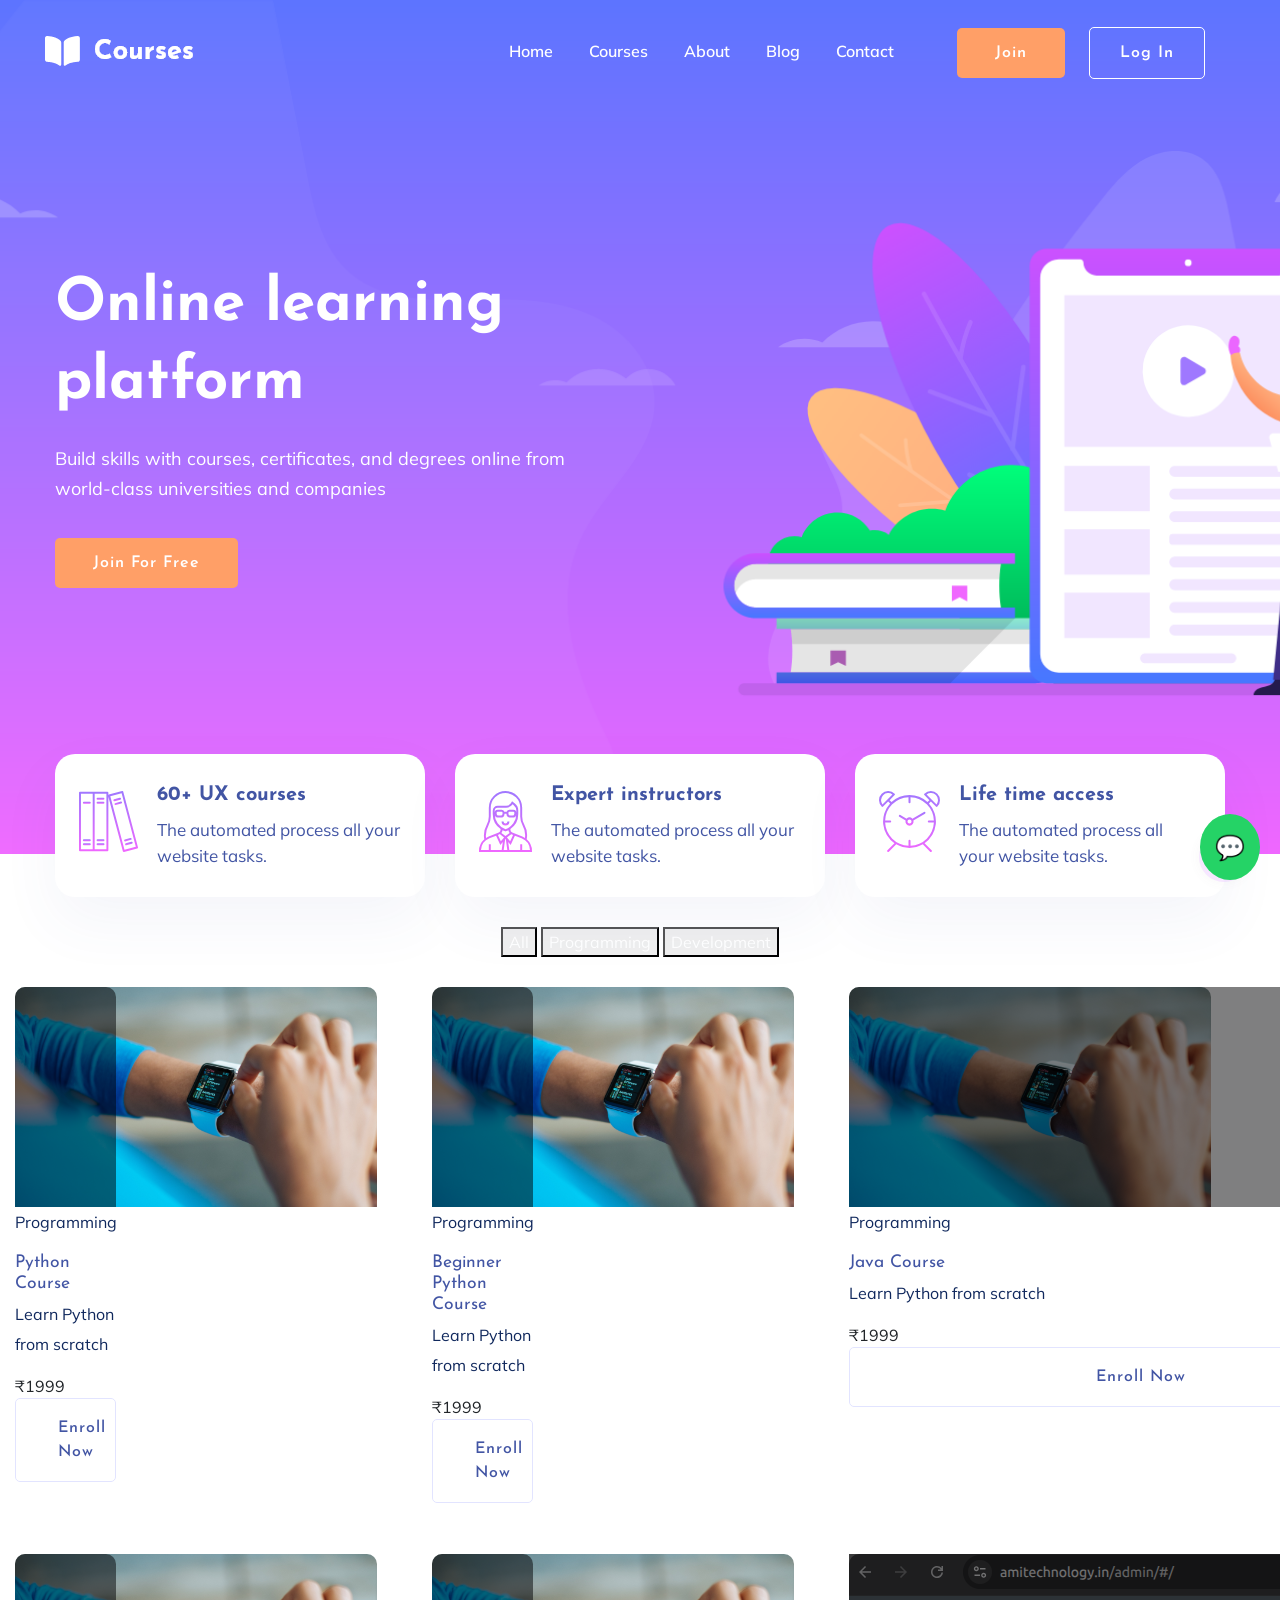
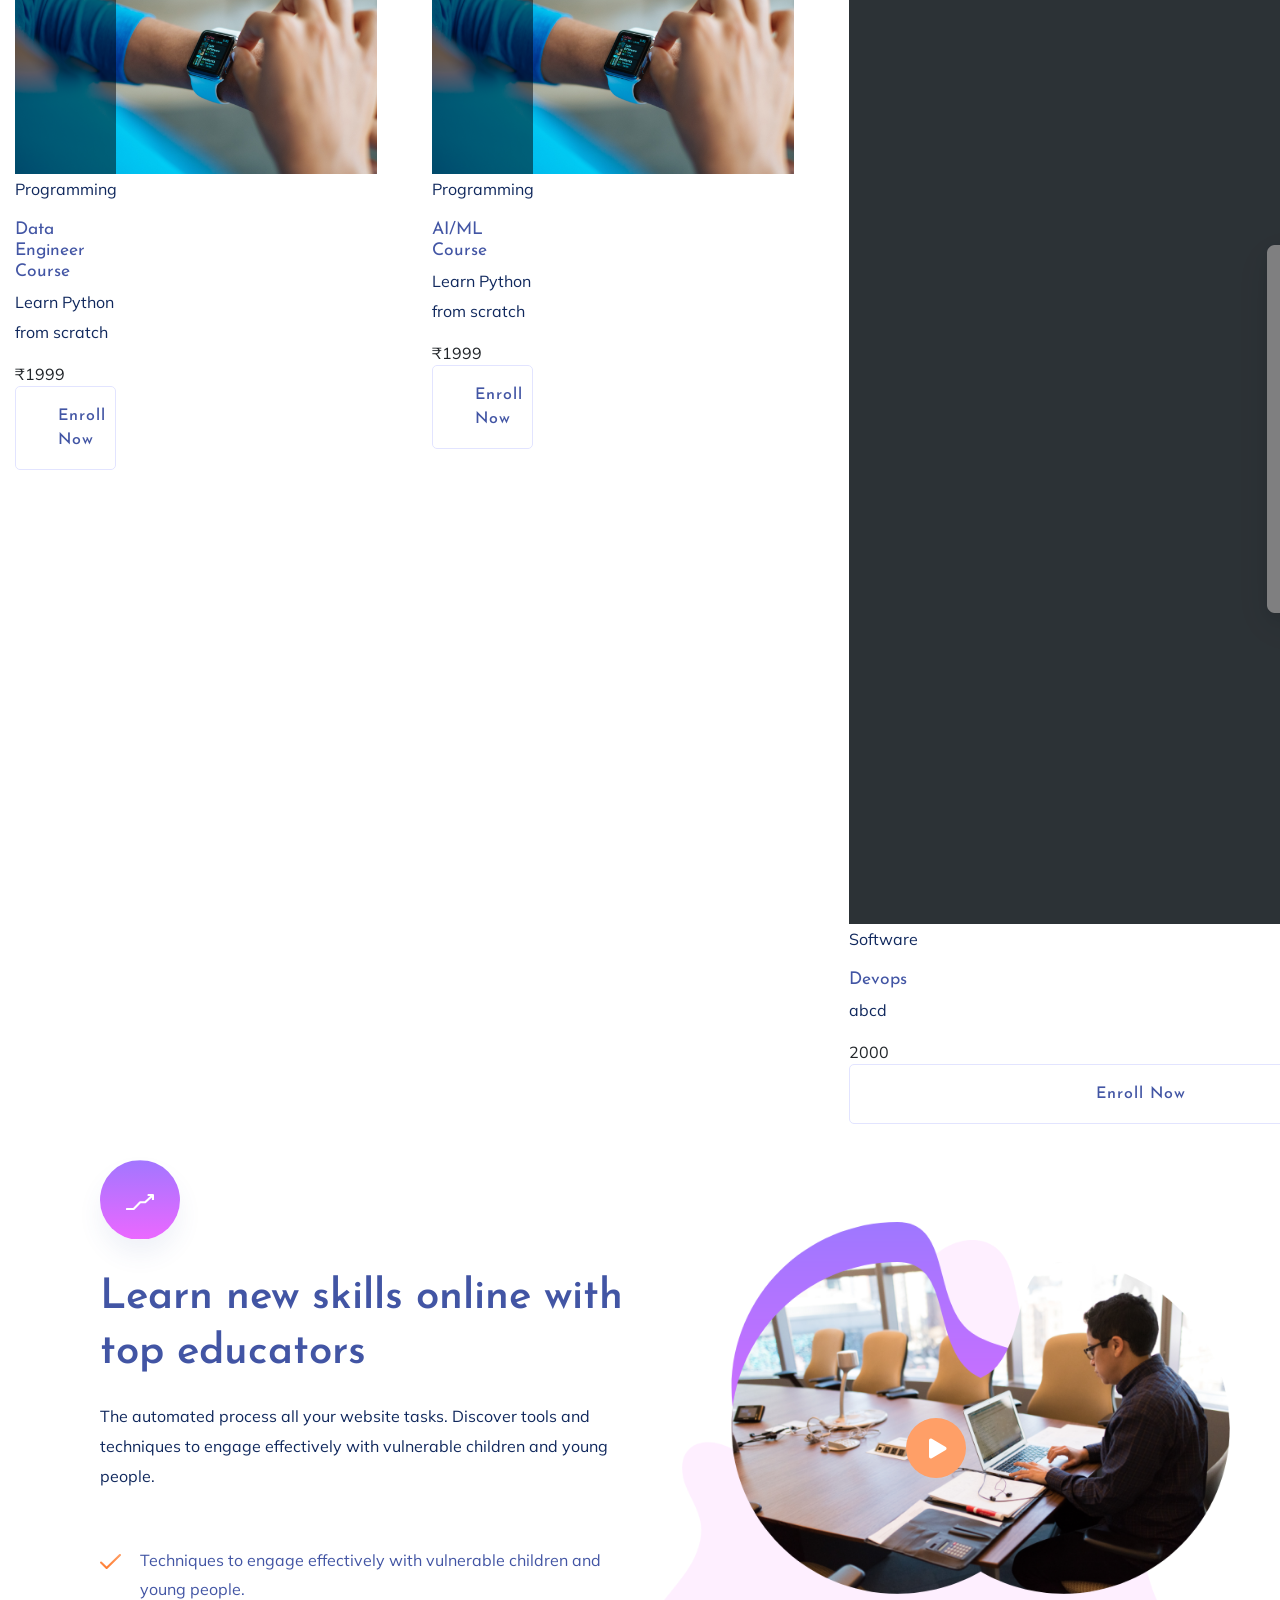
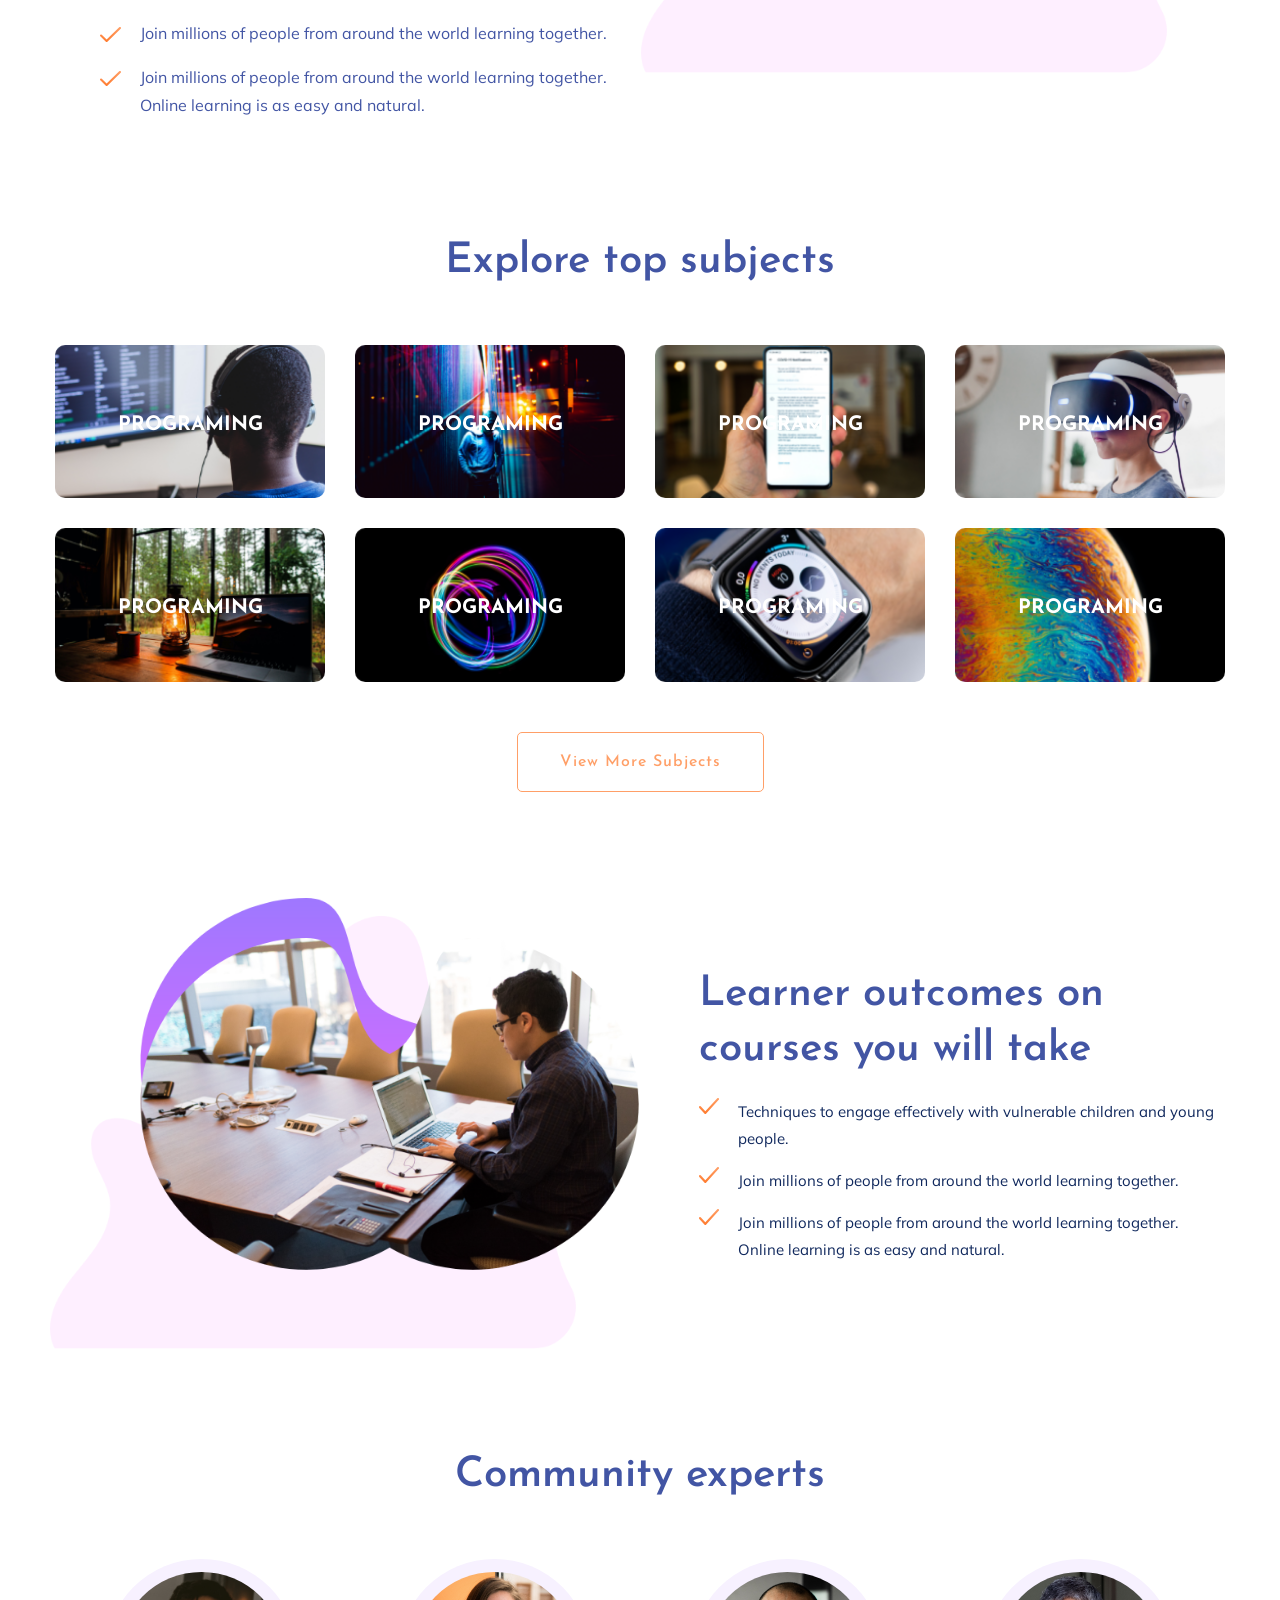
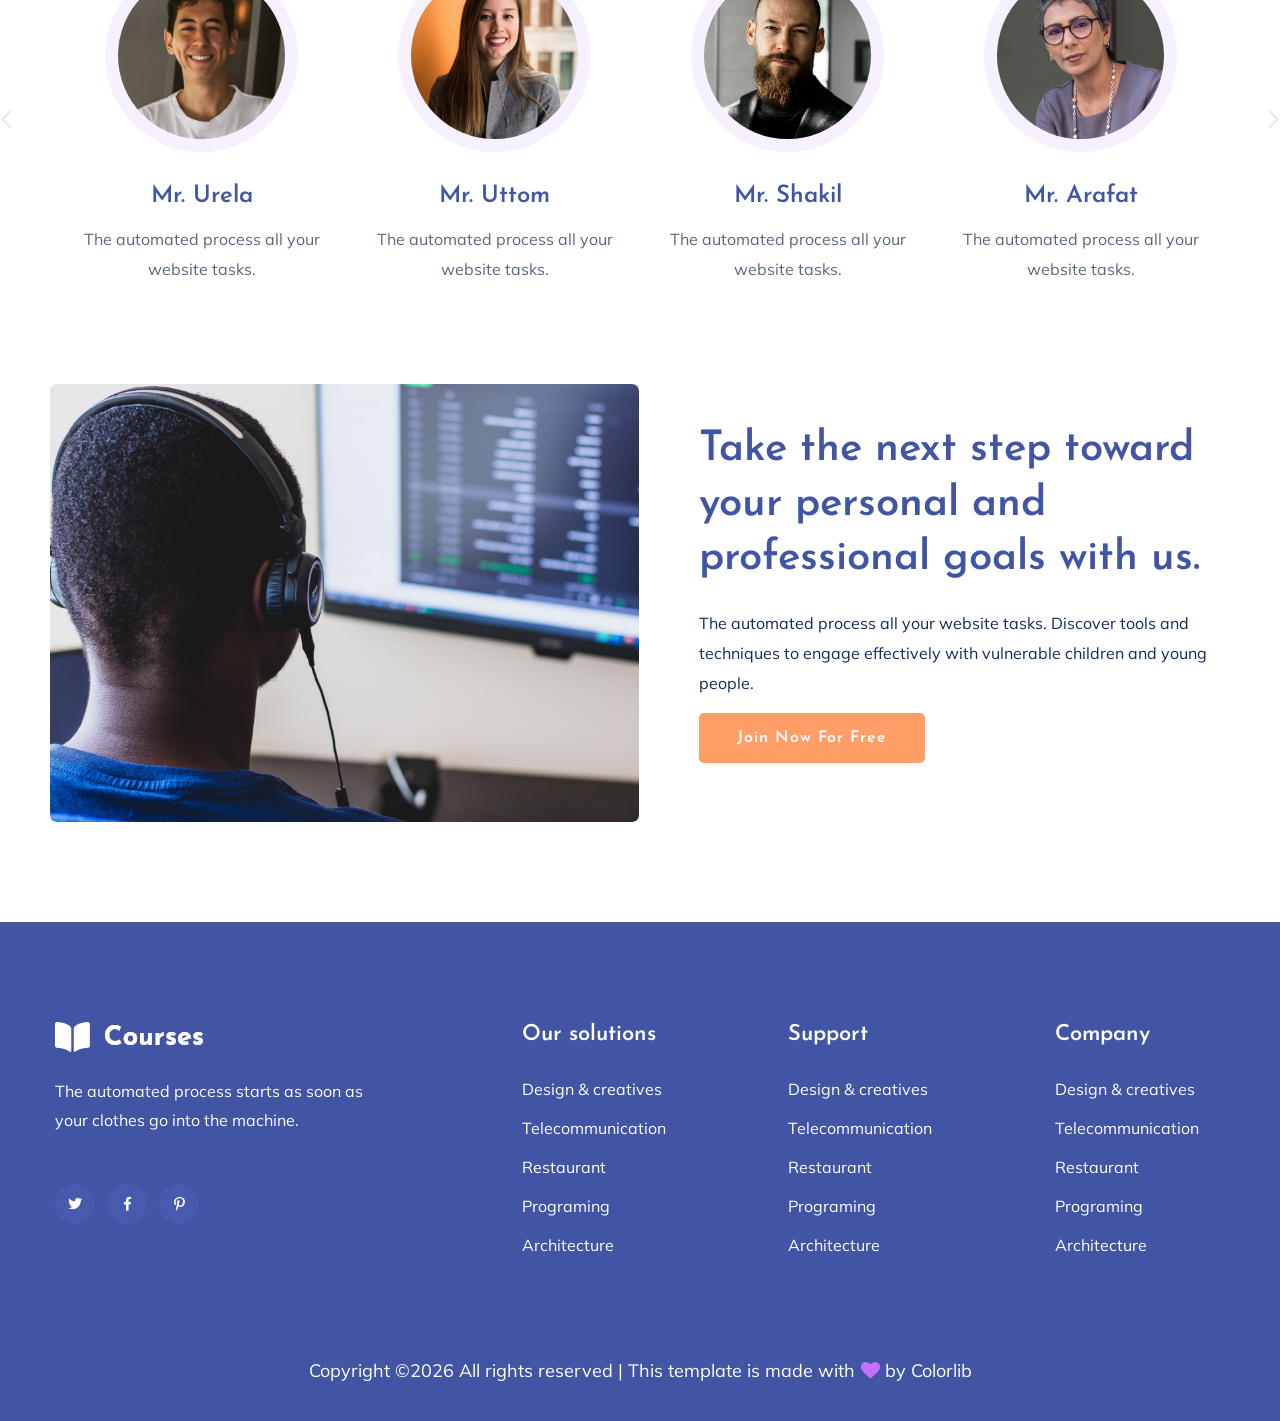
==== commit 9e1a9b77: "updates" ====
--- a/index.html
+++ b/index.html
@@ -162,7 +162,7 @@
             <button onclick="filterCourses('Development')">Development</button>
         </div>
         <!-- Courses area start -->
-        <div class="courses-area section-padding40 fix">
+        <div id="courses-container" class="courses-grid">
             <div class="container">
                 <div class="row justify-content-center">
                     <div class="col-xl-7 col-lg-8">
--- a/assets/css/style.css
+++ b/assets/css/style.css
@@ -26,4 +26,28 @@
     border-radius: 50%;
     text-align: center;
     z-index: 999;
+}
+
+.courses-grid {
+    display: grid;
+    grid-template-columns: repeat(3, 1fr);
+    gap: 25px;
+    margin-top: 30px;
+}
+/* Tablet */
+@media (max-width: 992px) {
+    .courses-grid {
+        grid-template-columns: repeat(2, 1fr);
+    }
+}
+
+/* Mobile */
+@media (max-width: 576px) {
+    .courses-grid {
+        grid-template-columns: 1fr;
+    }
+}
+
+.properties__card {
+    height: 100%;
 }
--- a/assets/css/style.css
+++ b/assets/css/style.css
@@ -26,4 +26,28 @@
     border-radius: 50%;
     text-align: center;
     z-index: 999;
+}
+
+.courses-grid {
+    display: grid;
+    grid-template-columns: repeat(3, 1fr);
+    gap: 25px;
+    margin-top: 30px;
+}
+/* Tablet */
+@media (max-width: 992px) {
+    .courses-grid {
+        grid-template-columns: repeat(2, 1fr);
+    }
+}
+
+/* Mobile */
+@media (max-width: 576px) {
+    .courses-grid {
+        grid-template-columns: 1fr;
+    }
+}
+
+.properties__card {
+    height: 100%;
 }
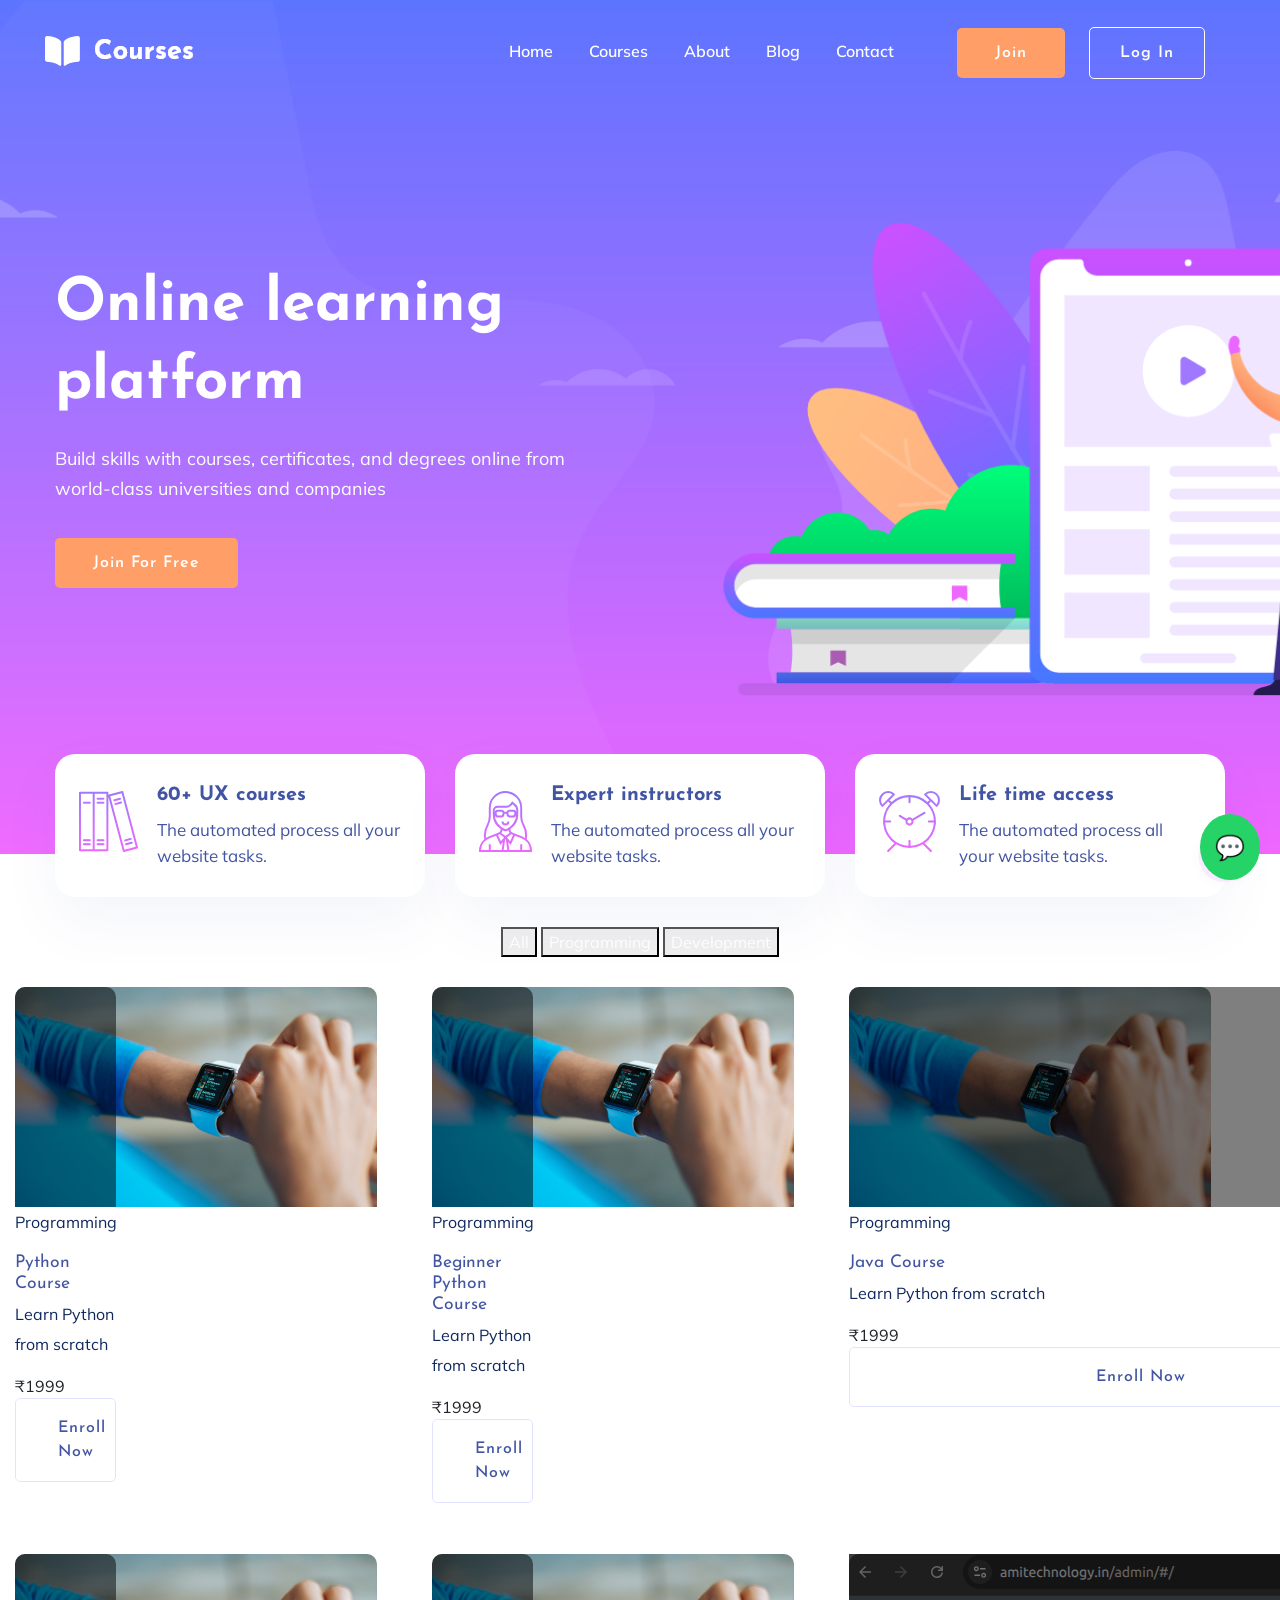
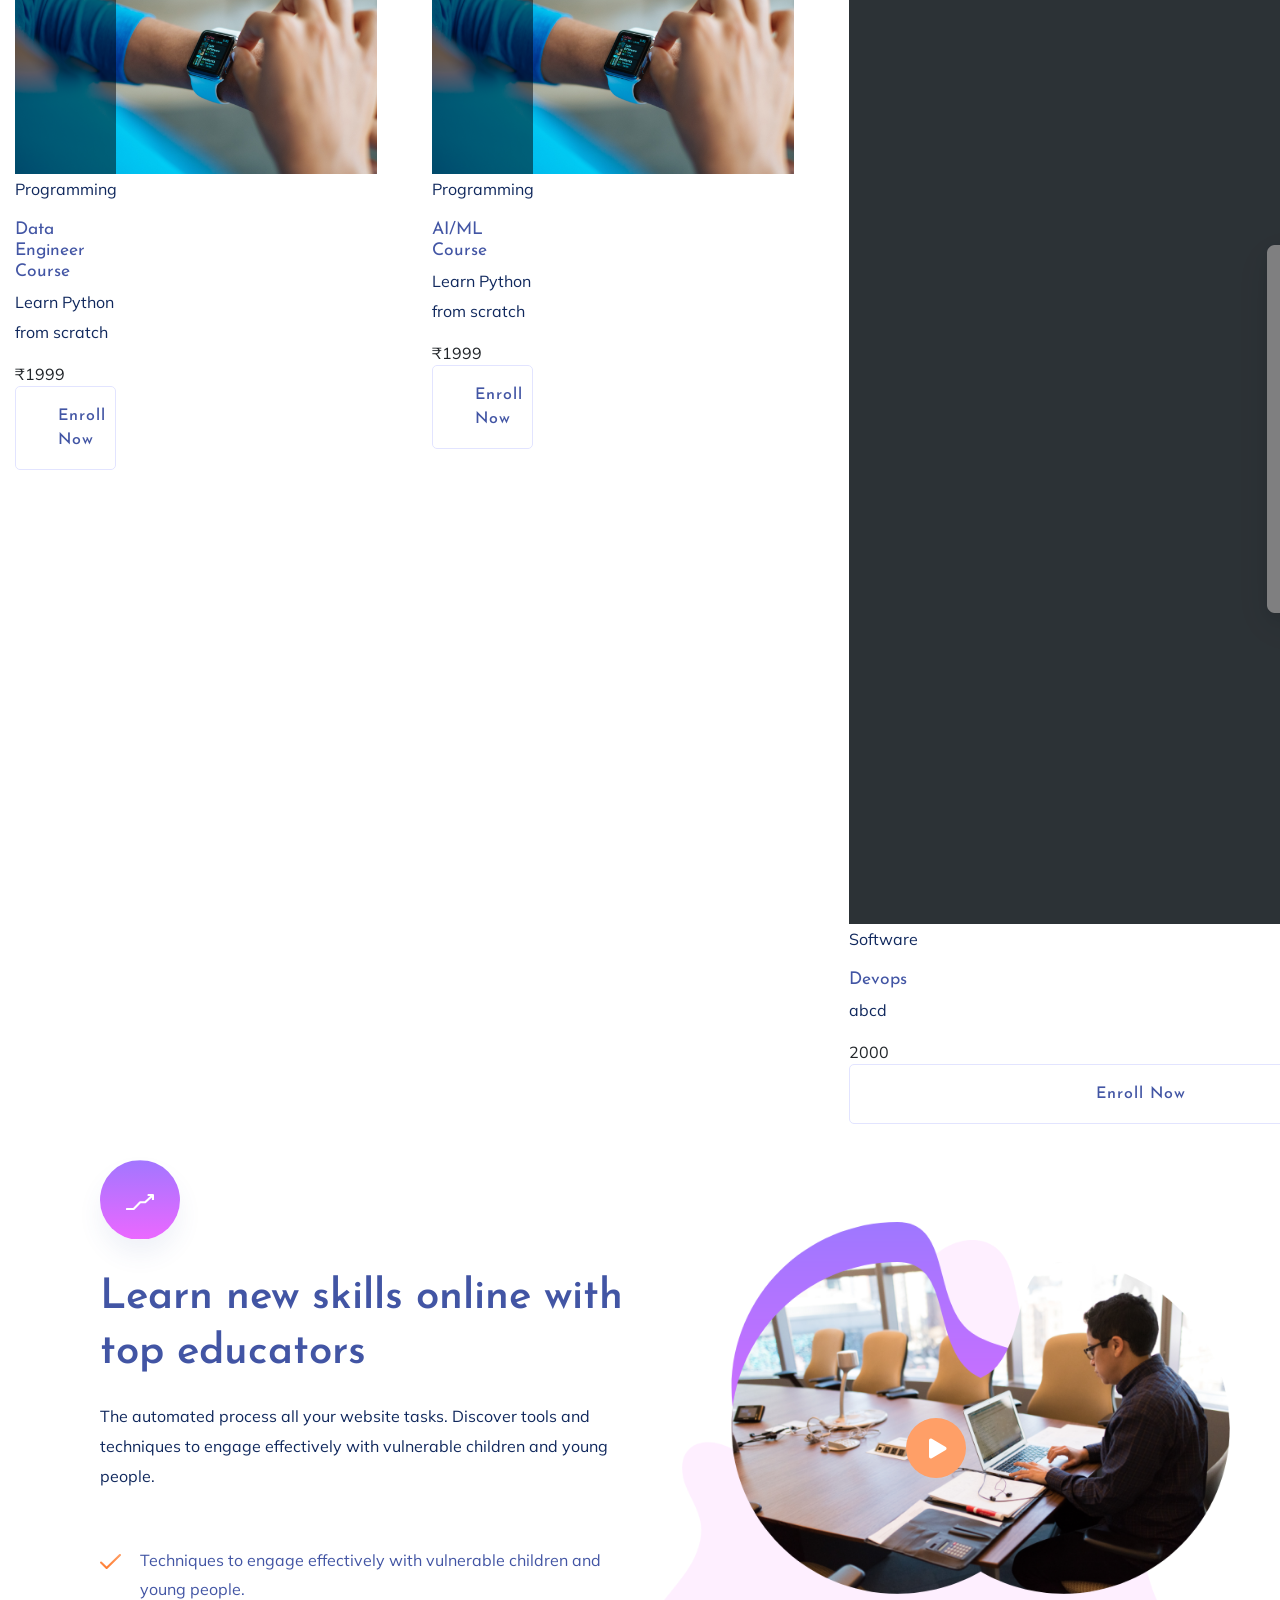
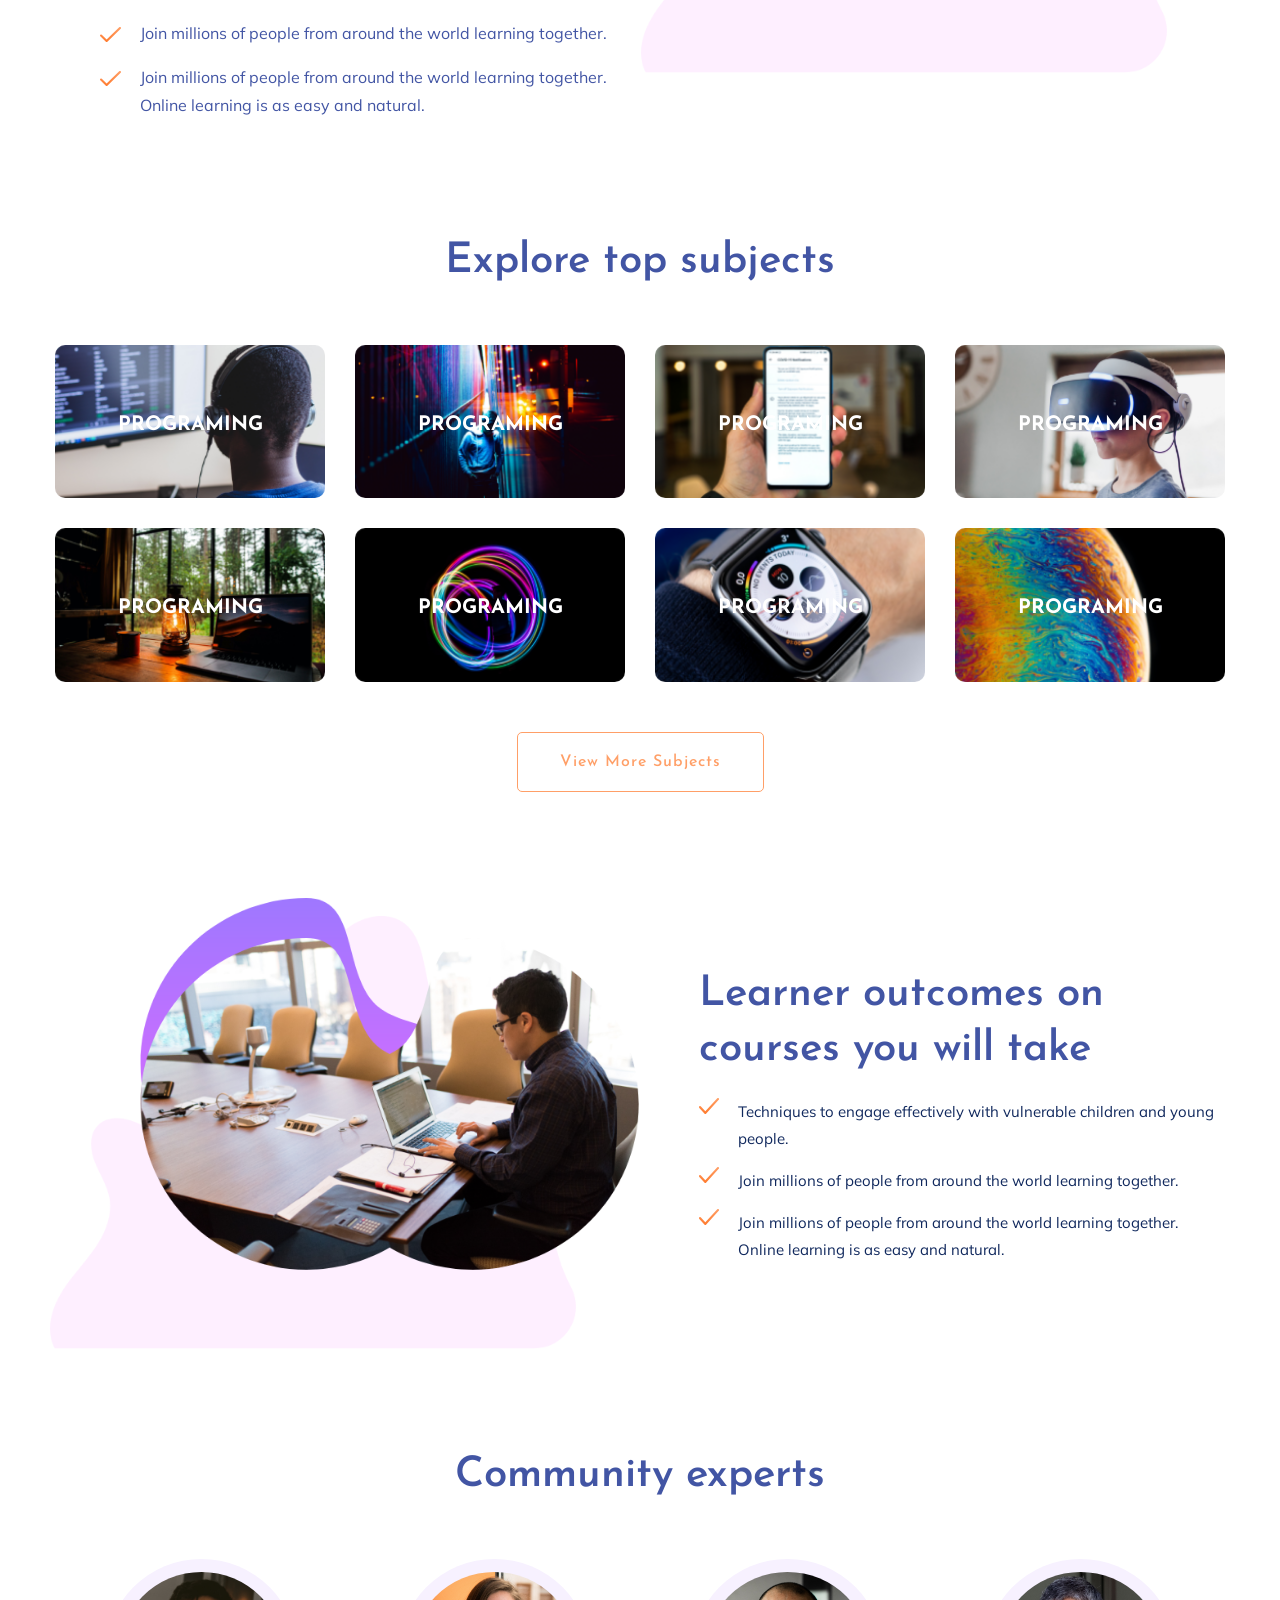
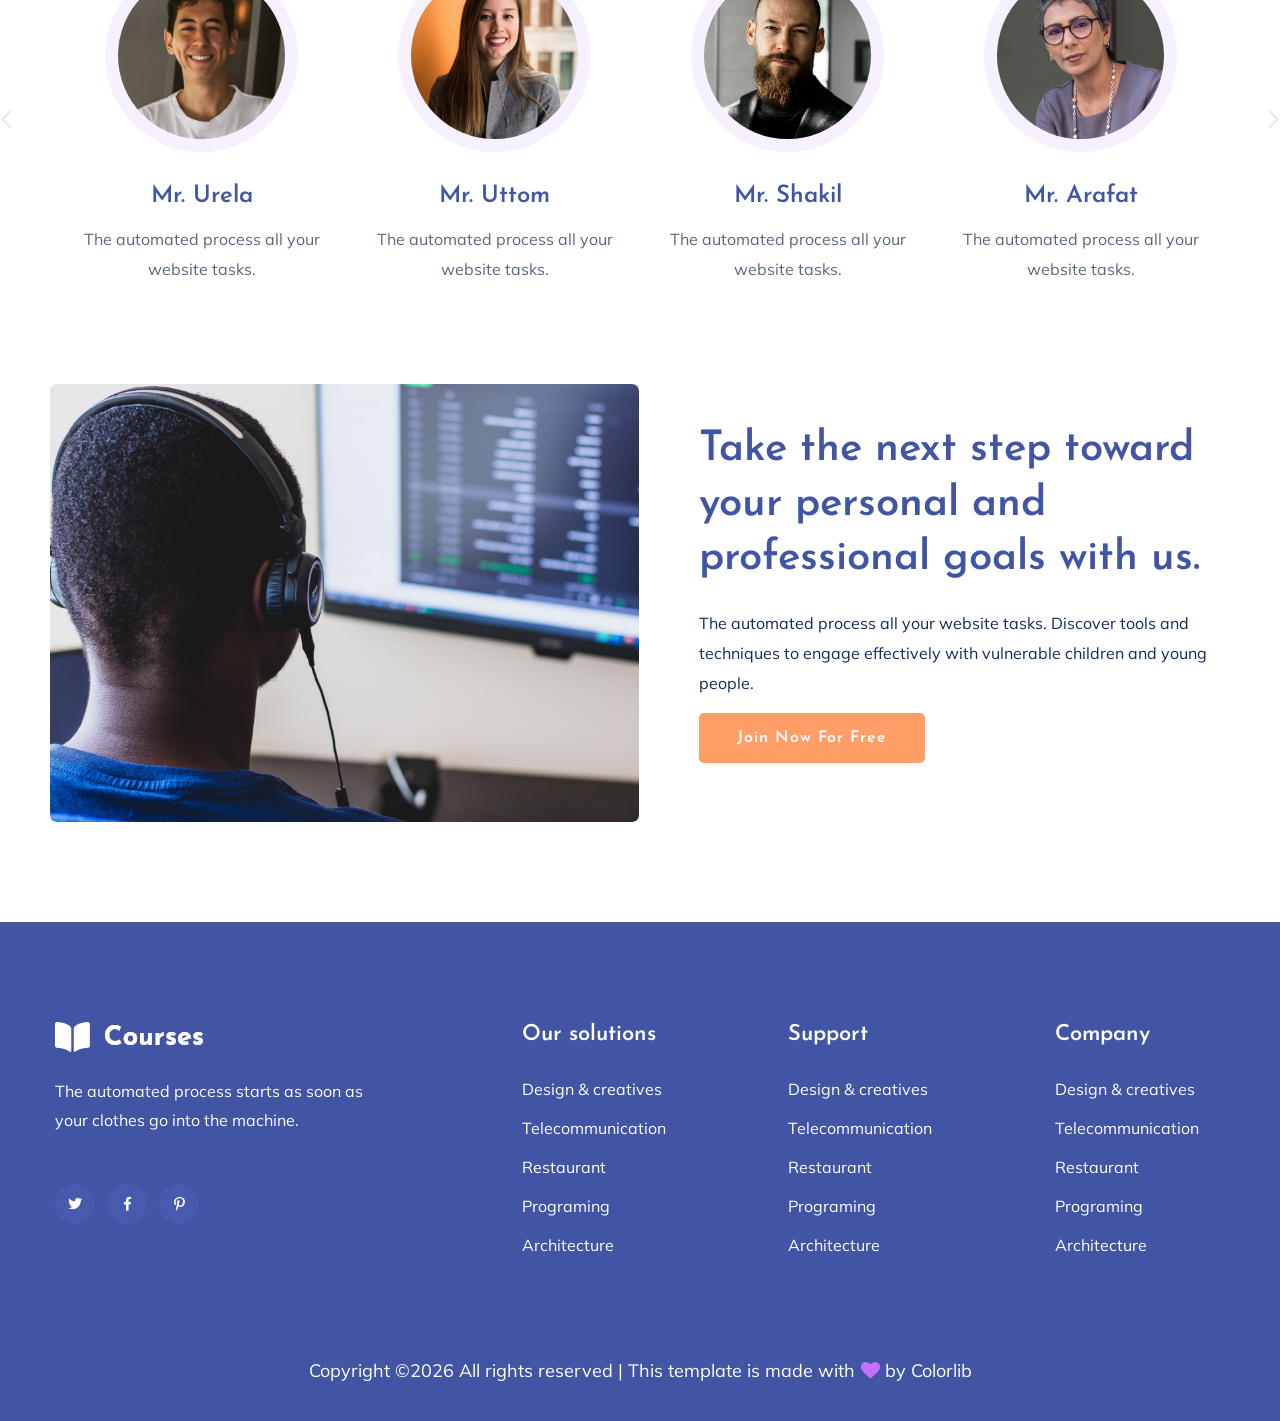
==== commit e2a85f57: "updates" ====
--- a/index.html
+++ b/index.html
@@ -13,24 +13,24 @@
     <meta name="description" content="">
     <meta name="viewport" content="width=device-width, initial-scale=1">
     <link rel="manifest" href="site.webmanifest">
-    <link rel="shortcut icon" type="image/x-icon" href="assets/img/favicon.ico">
+    <link rel="shortcut icon" type="image/x-icon" href="/assets/img/favicon.ico">
 
     <!-- CSS here -->
-    <link rel="stylesheet" href="assets/css/bootstrap.min.css">
-    <link rel="stylesheet" href="assets/css/owl.carousel.min.css">
-    <link rel="stylesheet" href="assets/css/slicknav.css">
-    <link rel="stylesheet" href="assets/css/flaticon.css">
-    <link rel="stylesheet" href="assets/css/progressbar_barfiller.css">
-    <link rel="stylesheet" href="assets/css/gijgo.css">
-    <link rel="stylesheet" href="assets/css/animate.min.css">
-    <link rel="stylesheet" href="assets/css/animated-headline.css">
-    <link rel="stylesheet" href="assets/css/magnific-popup.css">
-    <link rel="stylesheet" href="assets/css/fontawesome-all.min.css">
-    <link rel="stylesheet" href="assets/css/themify-icons.css">
-    <link rel="stylesheet" href="assets/css/slick.css">
-    <link rel="stylesheet" href="assets/css/nice-select.css">
-    <link rel="stylesheet" href="assets/css/style.css">
-    <link rel="preload" href="assets/css/style.css" as="style">
+    <link rel="stylesheet" href="/assets/css/bootstrap.min.css">
+    <link rel="stylesheet" href="/assets/css/owl.carousel.min.css">
+    <link rel="stylesheet" href="/assets/css/slicknav.css">
+    <link rel="stylesheet" href="/assets/css/flaticon.css">
+    <link rel="stylesheet" href="/assets/css/progressbar_barfiller.css">
+    <link rel="stylesheet" href="/assets/css/gijgo.css">
+    <link rel="stylesheet" href="/assets/css/animate.min.css">
+    <link rel="stylesheet" href="/assets/css/animated-headline.css">
+    <link rel="stylesheet" href="/assets/css/magnific-popup.css">
+    <link rel="stylesheet" href="/assets/css/fontawesome-all.min.css">
+    <link rel="stylesheet" href="/assets/css/themify-icons.css">
+    <link rel="stylesheet" href="/assets/css/slick.css">
+    <link rel="stylesheet" href="/assets/css/nice-select.css">
+    <link rel="stylesheet" href="/assets/css/style.css">
+    <link rel="preload" href="/assets/css/style.css" as="style">
     <script async src="https://www.googletagmanager.com/gtag/js?id=G-XXXX"></script>
 </head>
 
@@ -41,7 +41,7 @@
             <div class="preloader-inner position-relative">
                 <div class="preloader-circle"></div>
                 <div class="preloader-img pere-text">
-                    <img src="assets/img/logo/loder.png" alt="">
+                    <img src="/assets/img/logo/loder.png" alt="">
                 </div>
             </div>
         </div>
@@ -57,7 +57,7 @@
                             <!-- Logo -->
                             <div class="col-xl-2 col-lg-2">
                                 <div class="logo">
-                                    <a href="index.html"><img src="assets/img/logo/logo.png" alt=""></a>
+                                    <a href="index.html"><img src="/assets/img/logo/logo.png" alt=""></a>
                                 </div>
                             </div>
                             <div class="col-xl-10 col-lg-10">
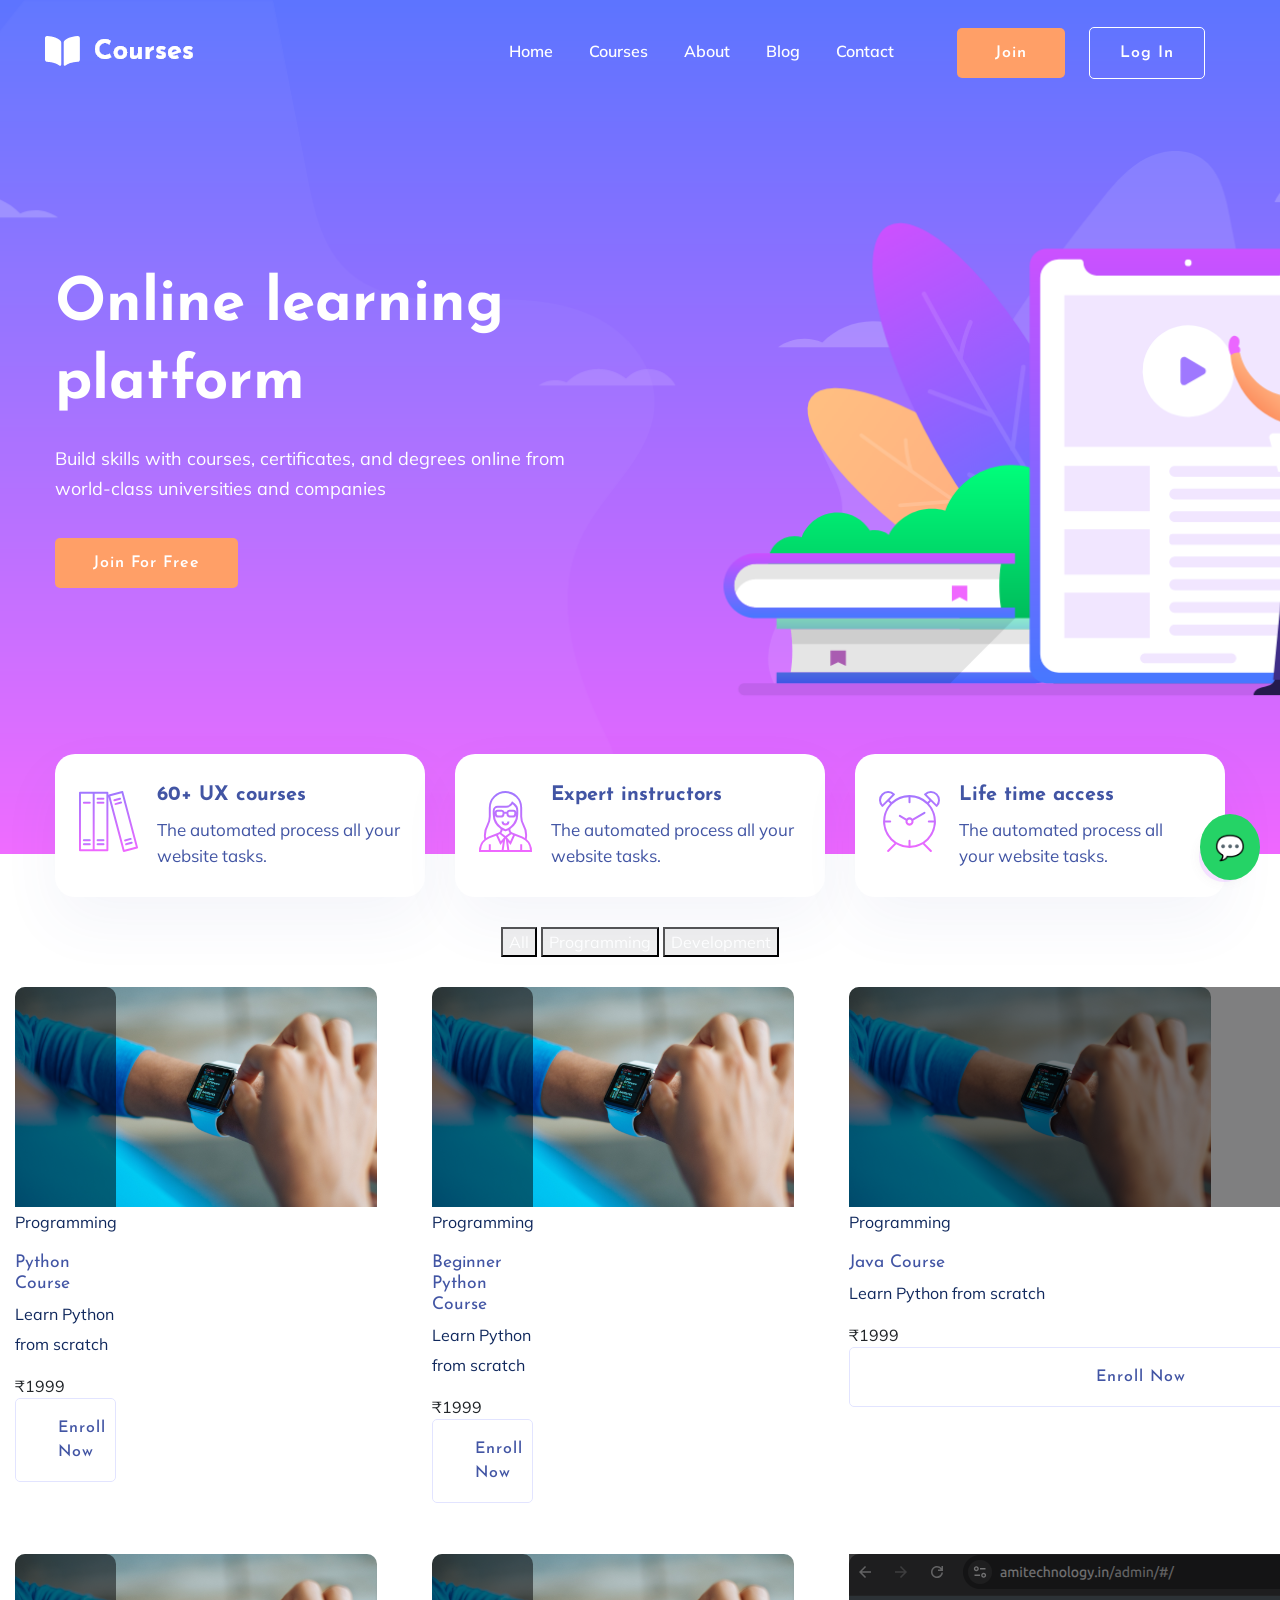
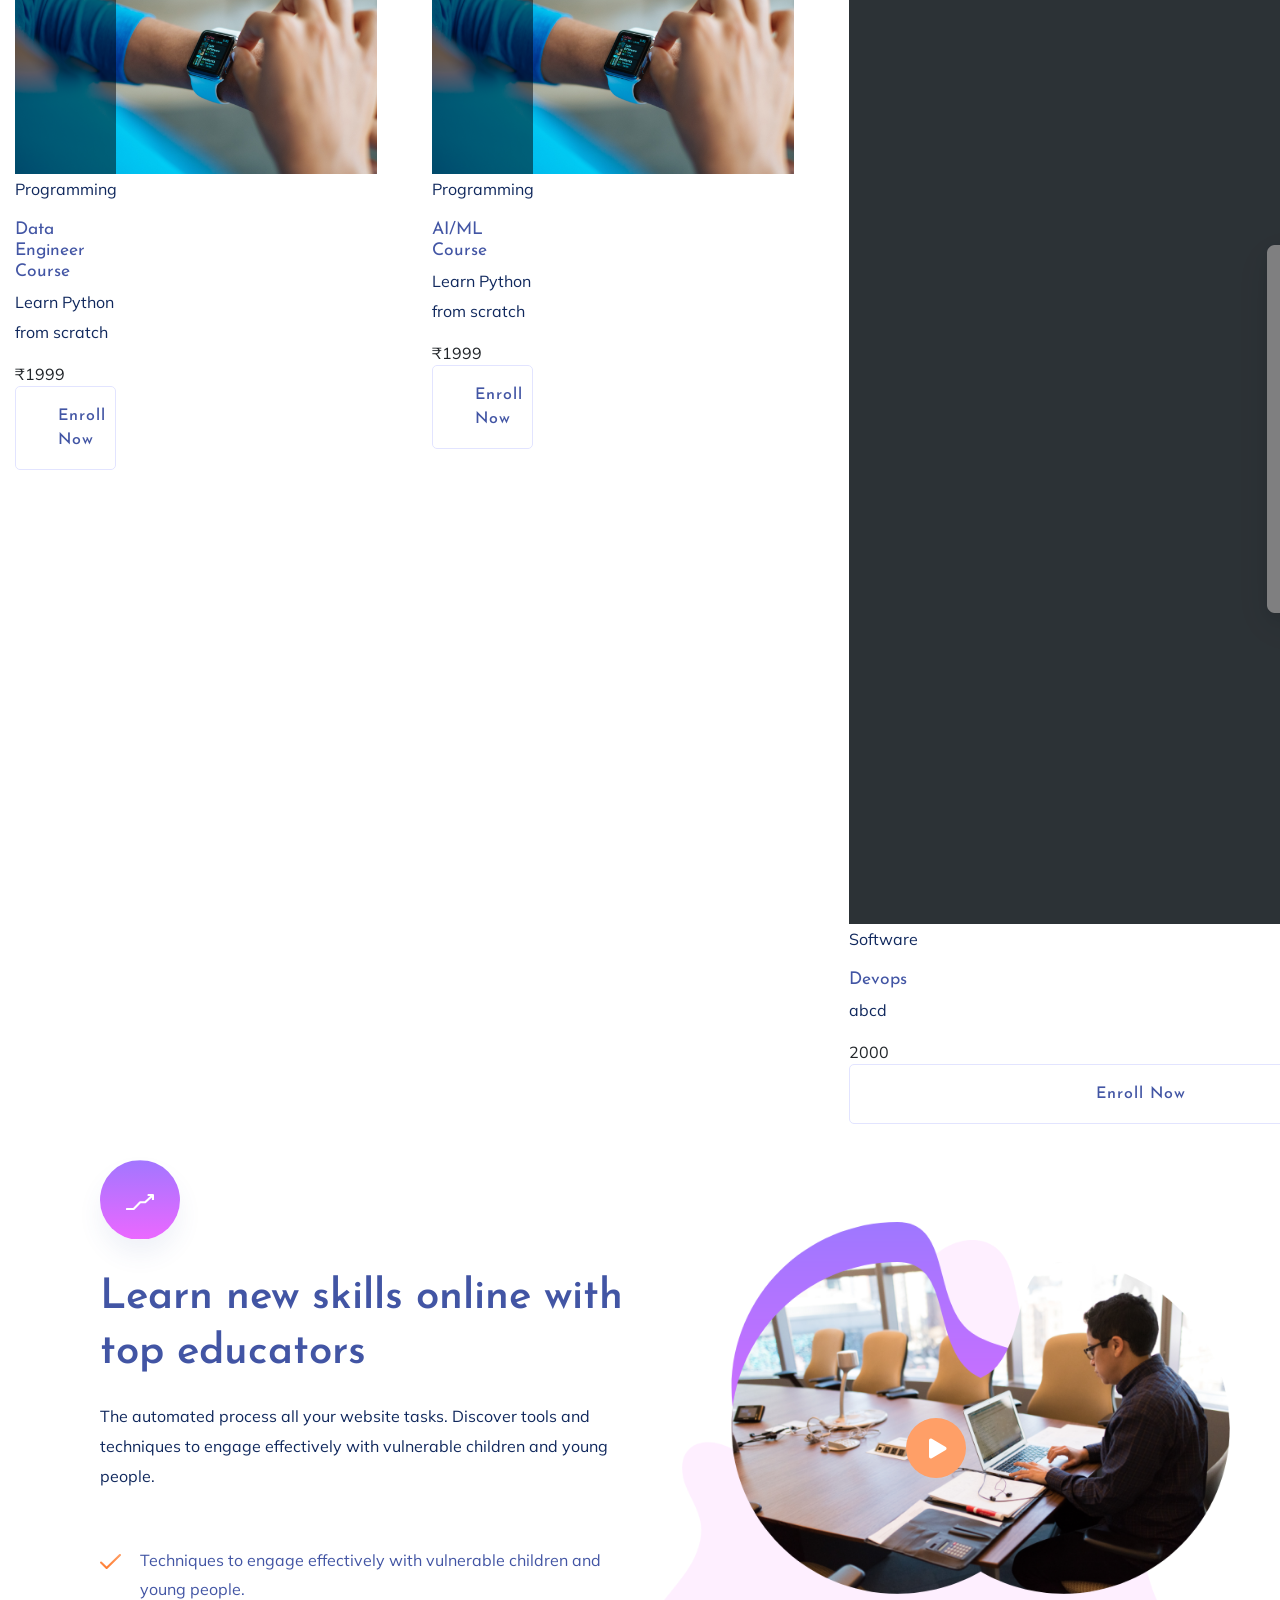
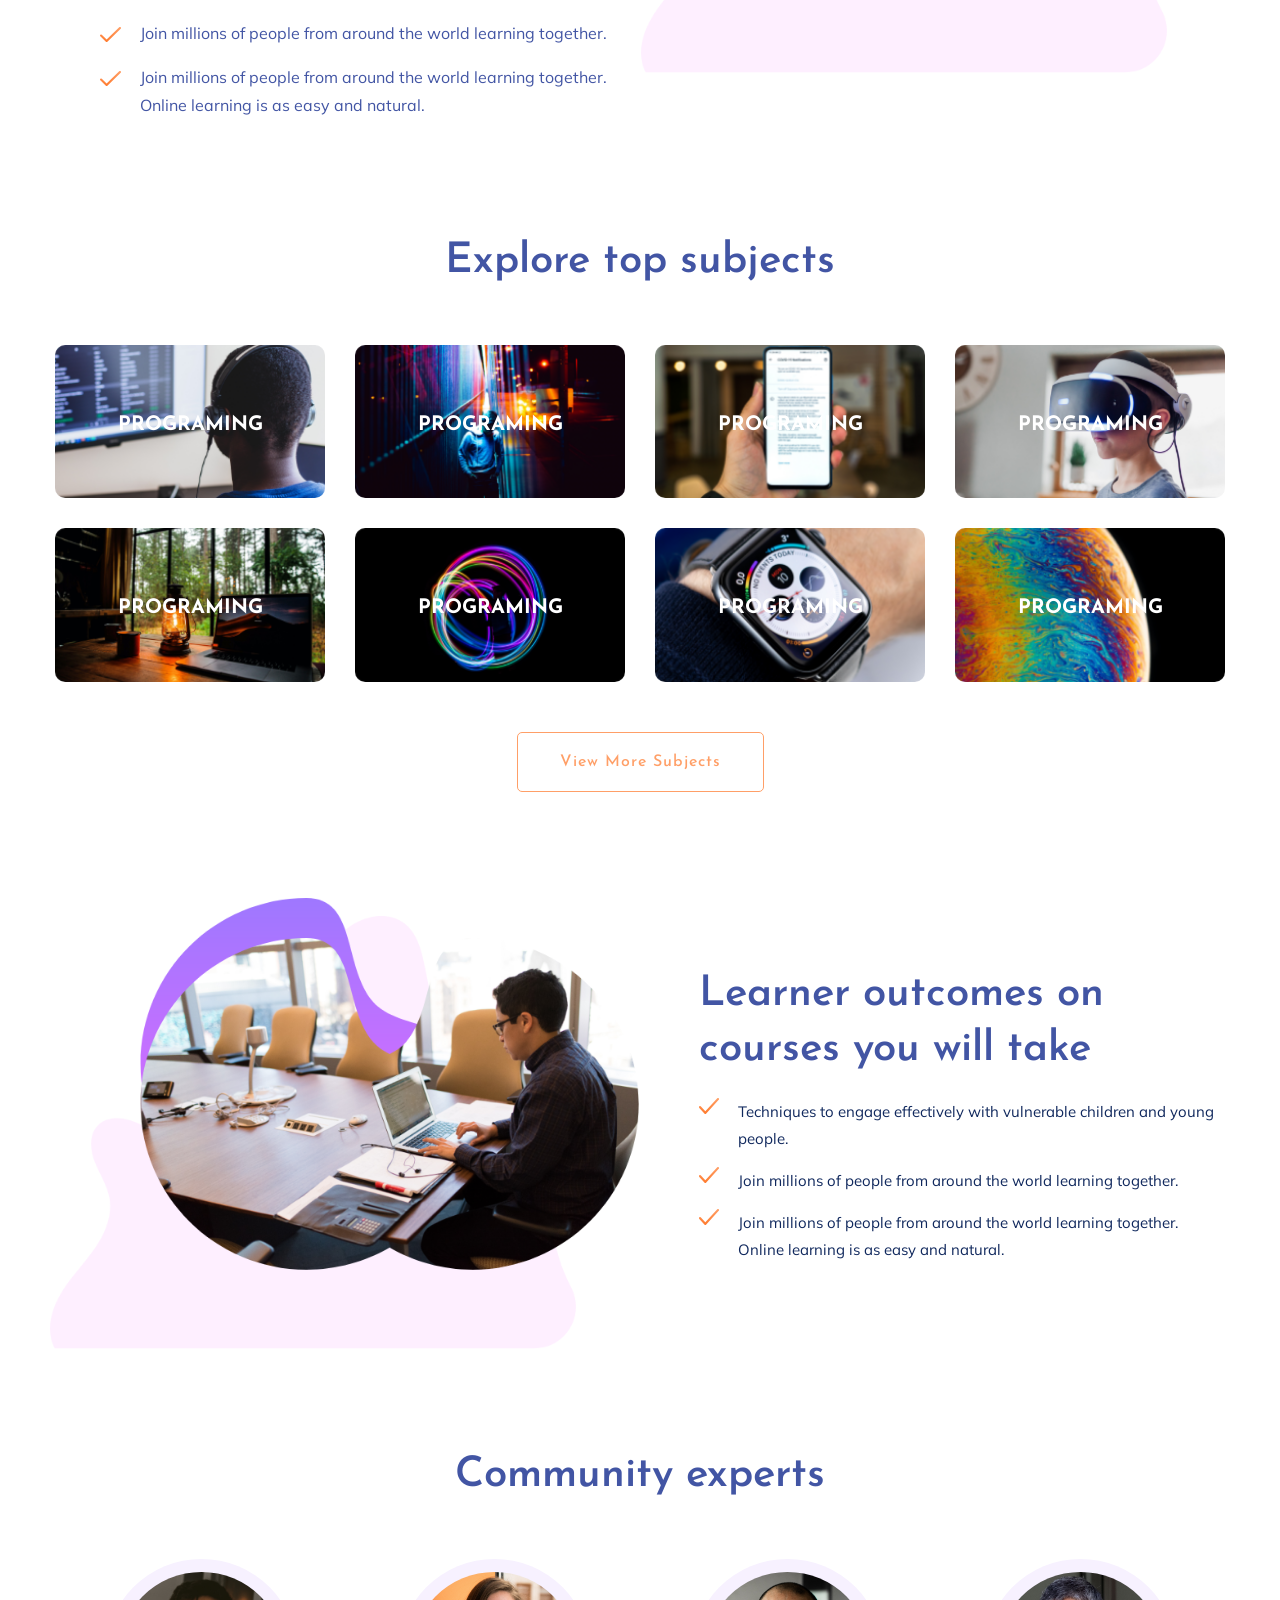
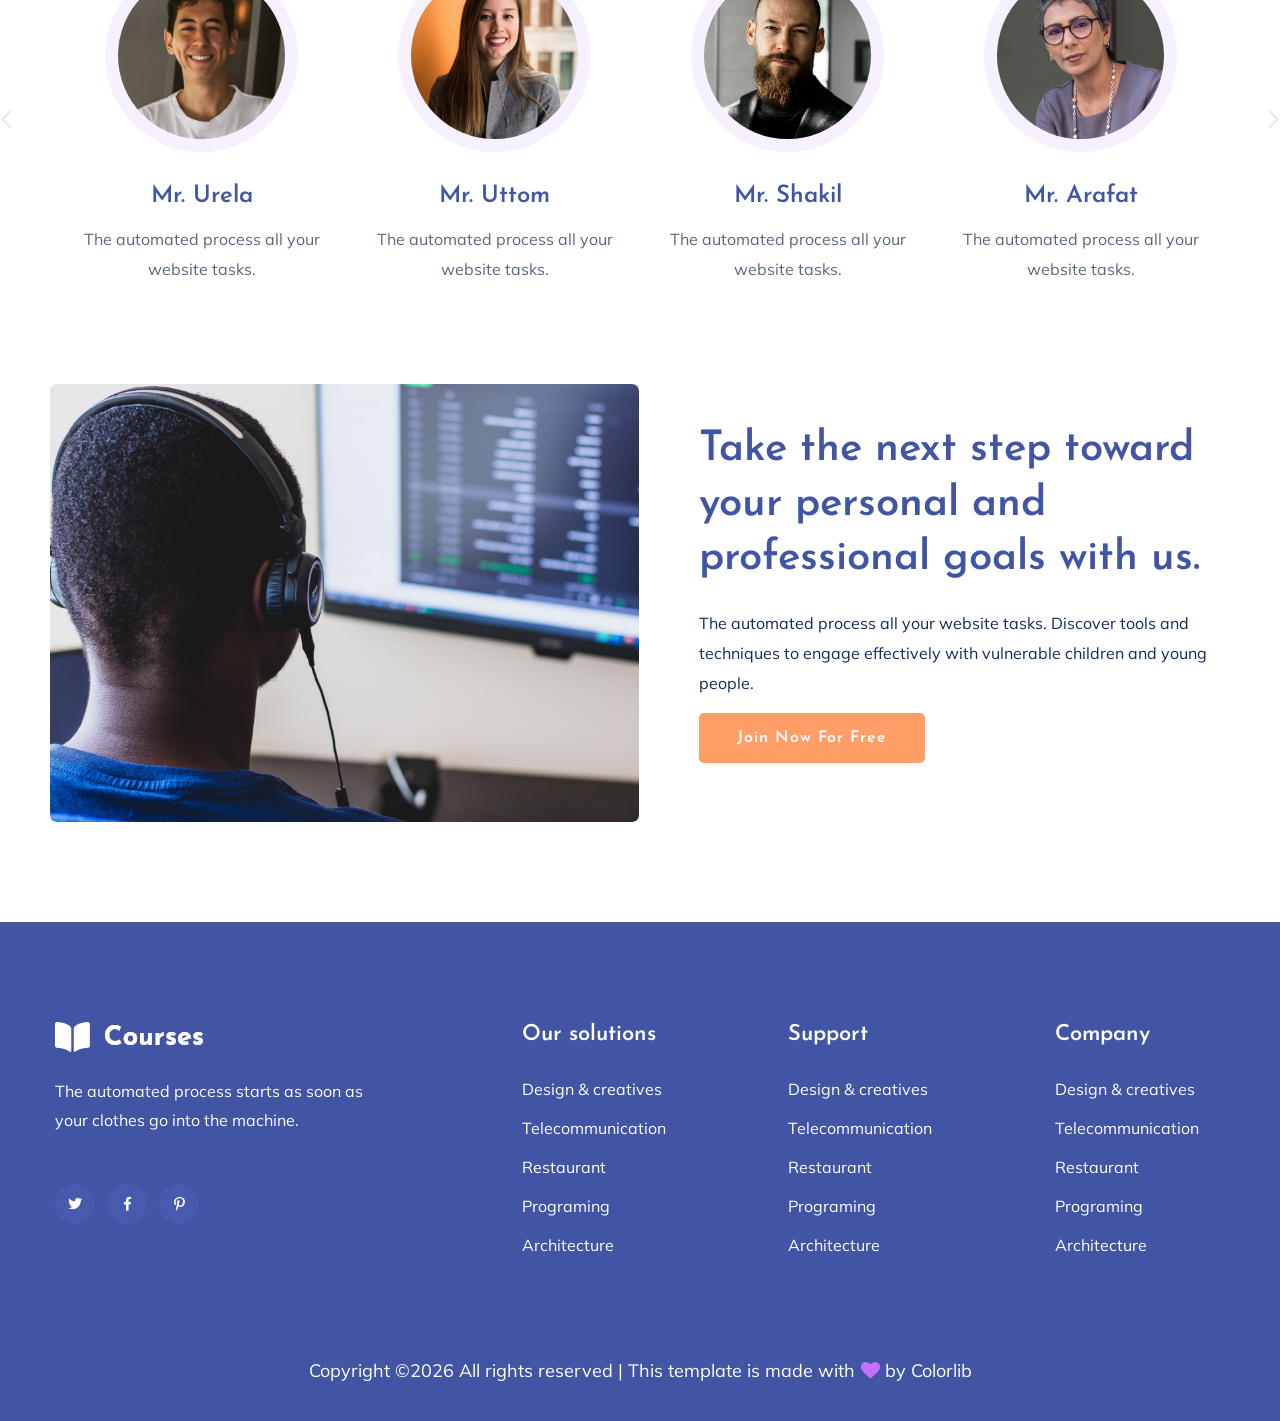
==== commit 103dd2d0: "updates" ====
--- a/index.html
+++ b/index.html
@@ -123,7 +123,7 @@
                     <div class="col-lg-4 col-md-6 col-sm-8">
                         <div class="single-services mb-30">
                             <div class="features-icon">
-                                <img src="assets/img/icon/icon1.svg" alt="">
+                                <img src="/assets/img/icon/icon1.svg" alt="">
                             </div>
                             <div class="features-caption">
                                 <h3>60+ UX courses</h3>
@@ -134,7 +134,7 @@
                     <div class="col-lg-4 col-md-6 col-sm-8">
                         <div class="single-services mb-30">
                             <div class="features-icon">
-                                <img src="assets/img/icon/icon2.svg" alt="">
+                                <img src="/assets/img/icon/icon2.svg" alt="">
                             </div>
                             <div class="features-caption">
                                 <h3>Expert instructors</h3>
@@ -145,7 +145,7 @@
                     <div class="col-lg-4 col-md-6 col-sm-8">
                         <div class="single-services mb-30">
                             <div class="features-icon">
-                                <img src="assets/img/icon/icon3.svg" alt="">
+                                <img src="/assets/img/icon/icon3.svg" alt="">
                             </div>
                             <div class="features-caption">
                                 <h3>Life time access</h3>
@@ -182,7 +182,7 @@
             <div class="support-wrapper align-items-center">
                 <div class="left-content1">
                     <div class="about-icon">
-                        <img src="assets/img/icon/about.svg" alt="">
+                        <img src="/assets/img/icon/about.svg" alt="">
                     </div>
                     <!-- section tittle -->
                     <div class="section-tittle section-tittle2 mb-55">
@@ -195,7 +195,7 @@
                     </div>
                     <div class="single-features">
                         <div class="features-icon">
-                            <img src="assets/img/icon/right-icon.svg" alt="">
+                            <img src="/assets/img/icon/right-icon.svg" alt="">
                         </div>
                         <div class="features-caption">
                             <p>Techniques to engage effectively with vulnerable children and young people.</p>
@@ -203,7 +203,7 @@
                     </div>
                     <div class="single-features">
                         <div class="features-icon">
-                            <img src="assets/img/icon/right-icon.svg" alt="">
+                            <img src="/assets/img/icon/right-icon.svg" alt="">
                         </div>
                         <div class="features-caption">
                             <p>Join millions of people from around the world  learning together.</p>
@@ -212,7 +212,7 @@
 
                     <div class="single-features">
                         <div class="features-icon">
-                            <img src="assets/img/icon/right-icon.svg" alt="">
+                            <img src="/assets/img/icon/right-icon.svg" alt="">
                         </div>
                         <div class="features-caption">
                             <p>Join millions of people from around the world learning together. Online learning is as easy and natural.</p>
@@ -222,7 +222,7 @@
                 <div class="right-content1">
                     <!-- img -->
                     <div class="right-img">
-                        <img src="assets/img/gallery/about3.png" alt="">
+                        <img src="/assets/img/gallery/about3.png" alt="">
 
                         <div class="video-icon" >
                             <a class="popup-video btn-icon" href="https://www.youtube.com/watch?v=up68UAfH0d0"><i class="fas fa-play"></i></a>
@@ -246,91 +246,91 @@
                     <div class="col-lg-3 col-md-4 col-sm-6">
                         <div class="single-topic text-center mb-30">
                             <div class="topic-img">
-                                <img src="assets/img/gallery/topic1.png" alt="">
-                                <div class="topic-content-box">
-                                    <div class="topic-content">
-                                        <h3><a href="#">Programing</a></h3>
-                                    </div>
-                                </div>
-                            </div>
-                        </div>
-                    </div>
-                    <div class="col-lg-3 col-md-4 col-sm-6">
-                        <div class="single-topic text-center mb-30">
-                            <div class="topic-img">
-                                <img src="assets/img/gallery/topic2.png" alt="">
-                                <div class="topic-content-box">
-                                    <div class="topic-content">
-                                        <h3><a href="#">Programing</a></h3>
-                                    </div>
-                                </div>
-                            </div>
-                        </div>
-                    </div>
-                    <div class="col-lg-3 col-md-4 col-sm-6">
-                        <div class="single-topic text-center mb-30">
-                            <div class="topic-img">
-                                <img src="assets/img/gallery/topic3.png" alt="">
-                                <div class="topic-content-box">
-                                    <div class="topic-content">
-                                        <h3><a href="#">Programing</a></h3>
-                                    </div>
-                                </div>
-                            </div>
-                        </div>
-                    </div>
-                    <div class="col-lg-3 col-md-4 col-sm-6">
-                        <div class="single-topic text-center mb-30">
-                            <div class="topic-img">
-                                <img src="assets/img/gallery/topic4.png" alt="">
-                                <div class="topic-content-box">
-                                    <div class="topic-content">
-                                        <h3><a href="#">Programing</a></h3>
-                                    </div>
-                                </div>
-                            </div>
-                        </div>
-                    </div>
-                    <div class="col-lg-3 col-md-4 col-sm-6">
-                        <div class="single-topic text-center mb-30">
-                            <div class="topic-img">
-                                <img src="assets/img/gallery/topic5.png" alt="">
-                                <div class="topic-content-box">
-                                    <div class="topic-content">
-                                        <h3><a href="#">Programing</a></h3>
-                                    </div>
-                                </div>
-                            </div>
-                        </div>
-                    </div>
-                    <div class="col-lg-3 col-md-4 col-sm-6">
-                        <div class="single-topic text-center mb-30">
-                            <div class="topic-img">
-                                <img src="assets/img/gallery/topic6.png" alt="">
-                                <div class="topic-content-box">
-                                    <div class="topic-content">
-                                        <h3><a href="#">Programing</a></h3>
-                                    </div>
-                                </div>
-                            </div>
-                        </div>
-                    </div>
-                    <div class="col-lg-3 col-md-4 col-sm-6">
-                        <div class="single-topic text-center mb-30">
-                            <div class="topic-img">
-                                <img src="assets/img/gallery/topic7.png" alt="">
-                                <div class="topic-content-box">
-                                    <div class="topic-content">
-                                        <h3><a href="#">Programing</a></h3>
-                                    </div>
-                                </div>
-                            </div>
-                        </div>
-                    </div>
-                    <div class="col-lg-3 col-md-4 col-sm-6">
-                        <div class="single-topic text-center mb-30">
-                            <div class="topic-img">
-                                <img src="assets/img/gallery/topic8.png" alt="">
+                                <img src="/assets/img/gallery/topic1.png" alt="">
+                                <div class="topic-content-box">
+                                    <div class="topic-content">
+                                        <h3><a href="#">Programing</a></h3>
+                                    </div>
+                                </div>
+                            </div>
+                        </div>
+                    </div>
+                    <div class="col-lg-3 col-md-4 col-sm-6">
+                        <div class="single-topic text-center mb-30">
+                            <div class="topic-img">
+                                <img src="/assets/img/gallery/topic2.png" alt="">
+                                <div class="topic-content-box">
+                                    <div class="topic-content">
+                                        <h3><a href="#">Programing</a></h3>
+                                    </div>
+                                </div>
+                            </div>
+                        </div>
+                    </div>
+                    <div class="col-lg-3 col-md-4 col-sm-6">
+                        <div class="single-topic text-center mb-30">
+                            <div class="topic-img">
+                                <img src="/assets/img/gallery/topic3.png" alt="">
+                                <div class="topic-content-box">
+                                    <div class="topic-content">
+                                        <h3><a href="#">Programing</a></h3>
+                                    </div>
+                                </div>
+                            </div>
+                        </div>
+                    </div>
+                    <div class="col-lg-3 col-md-4 col-sm-6">
+                        <div class="single-topic text-center mb-30">
+                            <div class="topic-img">
+                                <img src="/assets/img/gallery/topic4.png" alt="">
+                                <div class="topic-content-box">
+                                    <div class="topic-content">
+                                        <h3><a href="#">Programing</a></h3>
+                                    </div>
+                                </div>
+                            </div>
+                        </div>
+                    </div>
+                    <div class="col-lg-3 col-md-4 col-sm-6">
+                        <div class="single-topic text-center mb-30">
+                            <div class="topic-img">
+                                <img src="/assets/img/gallery/topic5.png" alt="">
+                                <div class="topic-content-box">
+                                    <div class="topic-content">
+                                        <h3><a href="#">Programing</a></h3>
+                                    </div>
+                                </div>
+                            </div>
+                        </div>
+                    </div>
+                    <div class="col-lg-3 col-md-4 col-sm-6">
+                        <div class="single-topic text-center mb-30">
+                            <div class="topic-img">
+                                <img src="/assets/img/gallery/topic6.png" alt="">
+                                <div class="topic-content-box">
+                                    <div class="topic-content">
+                                        <h3><a href="#">Programing</a></h3>
+                                    </div>
+                                </div>
+                            </div>
+                        </div>
+                    </div>
+                    <div class="col-lg-3 col-md-4 col-sm-6">
+                        <div class="single-topic text-center mb-30">
+                            <div class="topic-img">
+                                <img src="/assets/img/gallery/topic7.png" alt="">
+                                <div class="topic-content-box">
+                                    <div class="topic-content">
+                                        <h3><a href="#">Programing</a></h3>
+                                    </div>
+                                </div>
+                            </div>
+                        </div>
+                    </div>
+                    <div class="col-lg-3 col-md-4 col-sm-6">
+                        <div class="single-topic text-center mb-30">
+                            <div class="topic-img">
+                                <img src="/assets/img/gallery/topic8.png" alt="">
                                 <div class="topic-content-box">
                                     <div class="topic-content">
                                         <h3><a href="#">Programing</a></h3>
@@ -356,7 +356,7 @@
                 <div class="right-content3">
                     <!-- img -->
                     <div class="right-img">
-                        <img src="assets/img/gallery/about3.png" alt="">
+                        <img src="/assets/img/gallery/about3.png" alt="">
                     </div>
                 </div>
                 <div class="left-content3">
@@ -368,7 +368,7 @@
                     </div>
                     <div class="single-features">
                         <div class="features-icon">
-                            <img src="assets/img/icon/right-icon.svg" alt="">
+                            <img src="/assets/img/icon/right-icon.svg" alt="">
                         </div>
                         <div class="features-caption">
                             <p>Techniques to engage effectively with vulnerable children and young people.</p>
@@ -376,7 +376,7 @@
                     </div>
                     <div class="single-features">
                         <div class="features-icon">
-                            <img src="assets/img/icon/right-icon.svg" alt="">
+                            <img src="/assets/img/icon/right-icon.svg" alt="">
                         </div>
                         <div class="features-caption">
                             <p>Join millions of people from around the world
@@ -385,7 +385,7 @@
                     </div>
                     <div class="single-features">
                         <div class="features-icon">
-                            <img src="assets/img/icon/right-icon.svg" alt="">
+                            <img src="/assets/img/icon/right-icon.svg" alt="">
                         </div>
                         <div class="features-caption">
                             <p>Join millions of people from around the world learning together.
@@ -409,7 +409,7 @@
                 <div class="team-active">
                     <div class="single-cat text-center">
                         <div class="cat-icon">
-                            <img src="assets/img/gallery/team1.png" alt="">
+                            <img src="/assets/img/gallery/team1.png" alt="">
                         </div>
                         <div class="cat-cap">
                             <h5><a href="services.html">Mr. Urela</a></h5>
@@ -418,7 +418,7 @@
                     </div>
                     <div class="single-cat text-center">
                         <div class="cat-icon">
-                            <img src="assets/img/gallery/team2.png" alt="">
+                            <img src="/assets/img/gallery/team2.png" alt="">
                         </div>
                         <div class="cat-cap">
                             <h5><a href="services.html">Mr. Uttom</a></h5>
@@ -427,7 +427,7 @@
                     </div>
                     <div class="single-cat text-center">
                         <div class="cat-icon">
-                            <img src="assets/img/gallery/team3.png" alt="">
+                            <img src="/assets/img/gallery/team3.png" alt="">
                         </div>
                         <div class="cat-cap">
                             <h5><a href="services.html">Mr. Shakil</a></h5>
@@ -436,7 +436,7 @@
                     </div>
                     <div class="single-cat text-center">
                         <div class="cat-icon">
-                            <img src="assets/img/gallery/team4.png" alt="">
+                            <img src="/assets/img/gallery/team4.png" alt="">
                         </div>
                         <div class="cat-cap">
                             <h5><a href="services.html">Mr. Arafat</a></h5>
@@ -445,7 +445,7 @@
                     </div>
                     <div class="single-cat text-center">
                         <div class="cat-icon">
-                            <img src="assets/img/gallery/team3.png" alt="">
+                            <img src="/assets/img/gallery/team3.png" alt="">
                         </div>
                         <div class="cat-cap">
                             <h5><a href="services.html">Mr. saiful</a></h5>
@@ -462,7 +462,7 @@
                 <div class="right-content2">
                     <!-- img -->
                     <div class="right-img">
-                        <img src="assets/img/gallery/about2.png" alt="">
+                        <img src="/assets/img/gallery/about2.png" alt="">
                     </div>
                 </div>
                 <div class="left-content2">
@@ -493,7 +493,7 @@
                             <div class="single-footer-caption mb-30">
                                 <!-- logo -->
                                 <div class="footer-logo mb-25">
-                                    <a href="index.html"><img src="assets/img/logo/logo2_footer.png" alt=""></a>
+                                    <a href="index.html"><img src="/assets/img/logo/logo2_footer.png" alt=""></a>
                                 </div>
                                 <div class="footer-tittle">
                                     <div class="footer-pera">
@@ -623,7 +623,7 @@
 <!-- Jquery Plugins, main Jquery -->	
 <script src="./assets/js/plugins.js"></script>
 <script src="./assets/js/main.js"></script>
-<script src="assets/js/custom-courses.js"></script>
+<script src="/assets/js/custom-courses.js"></script>
 
 </body>
 </html>
